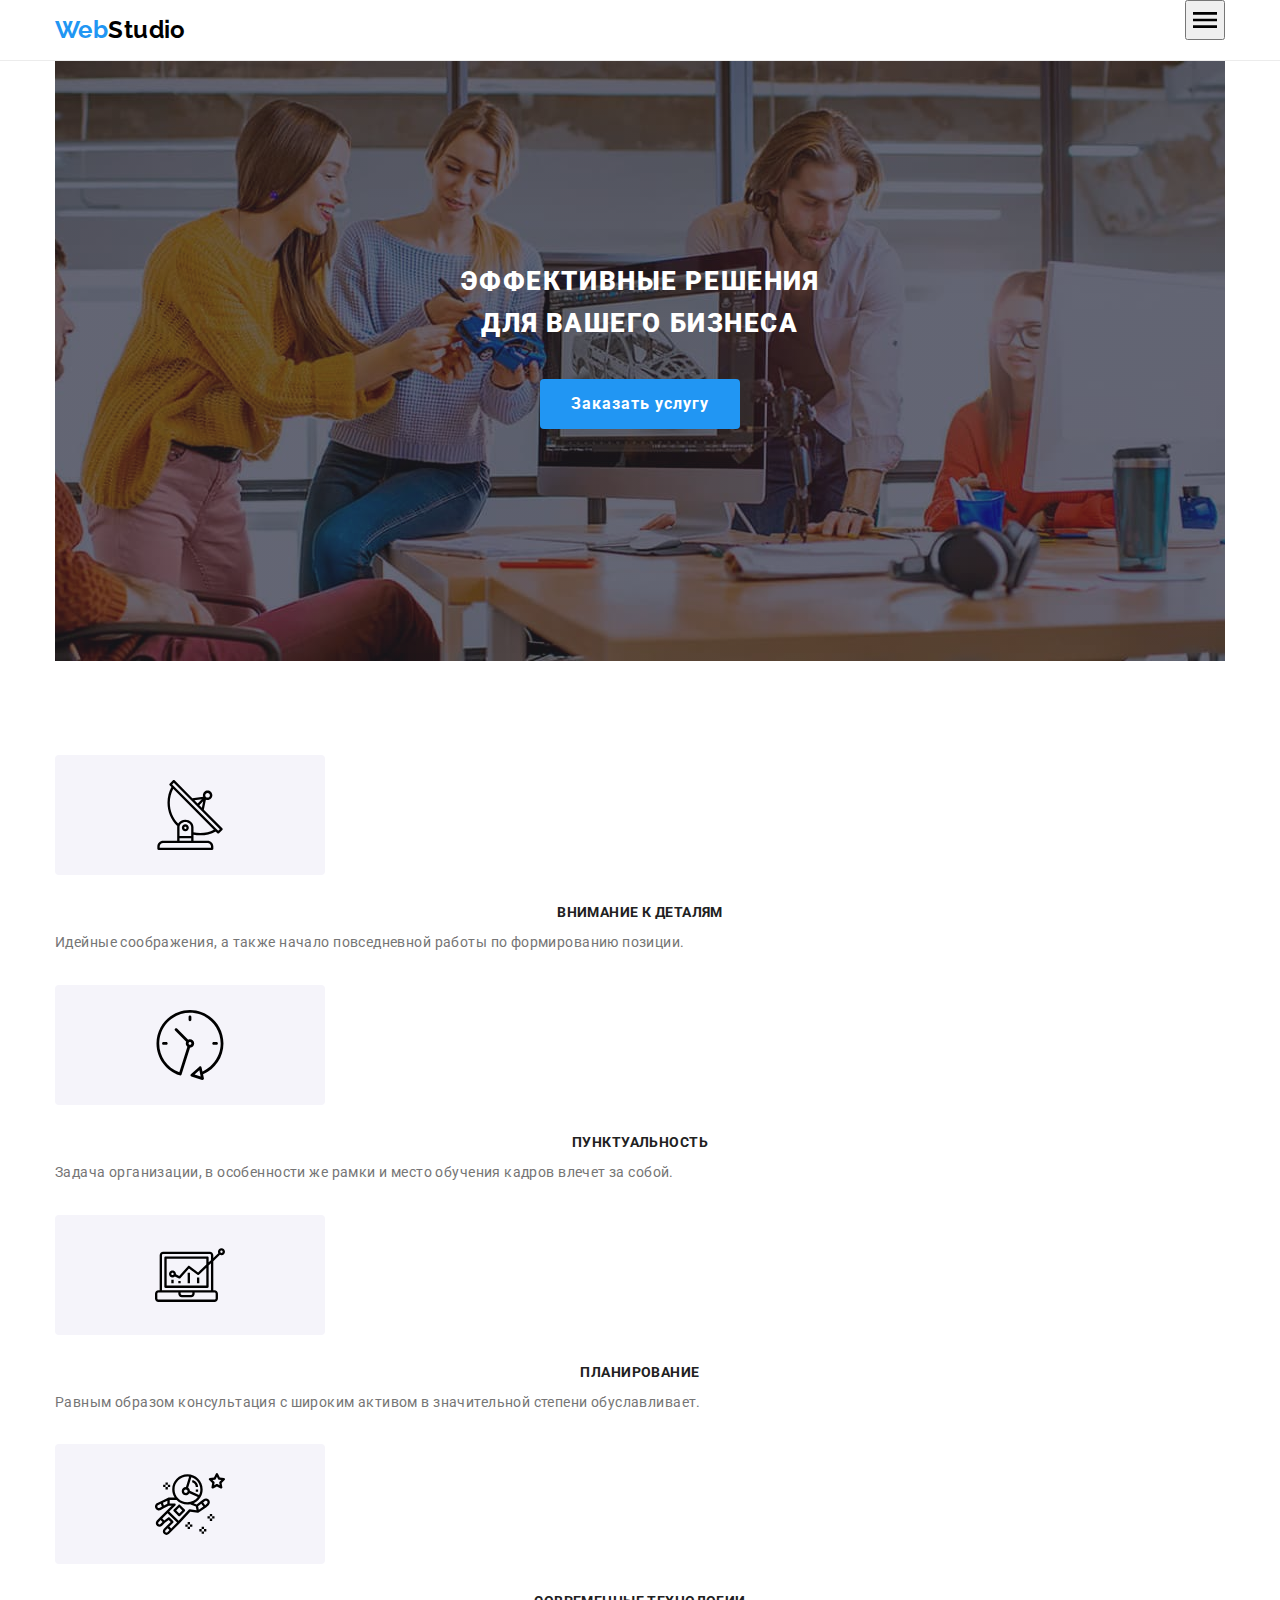
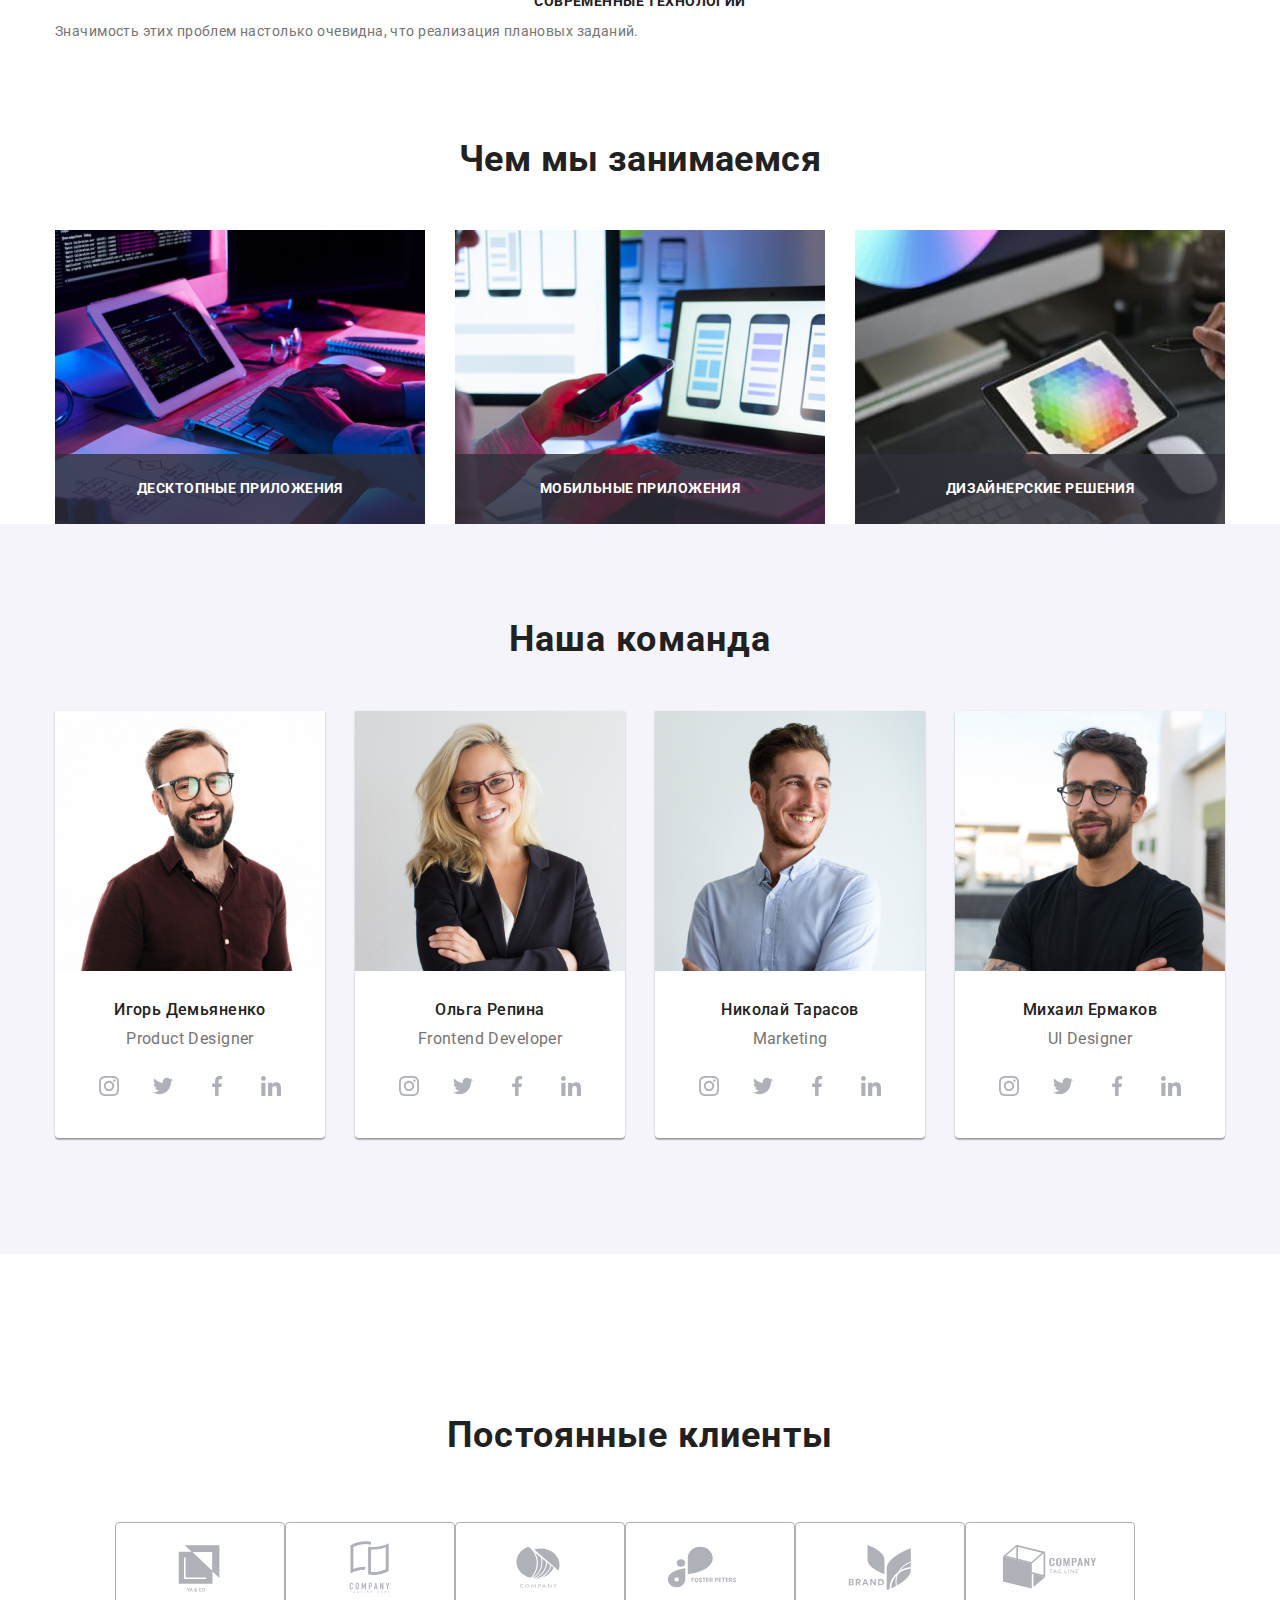
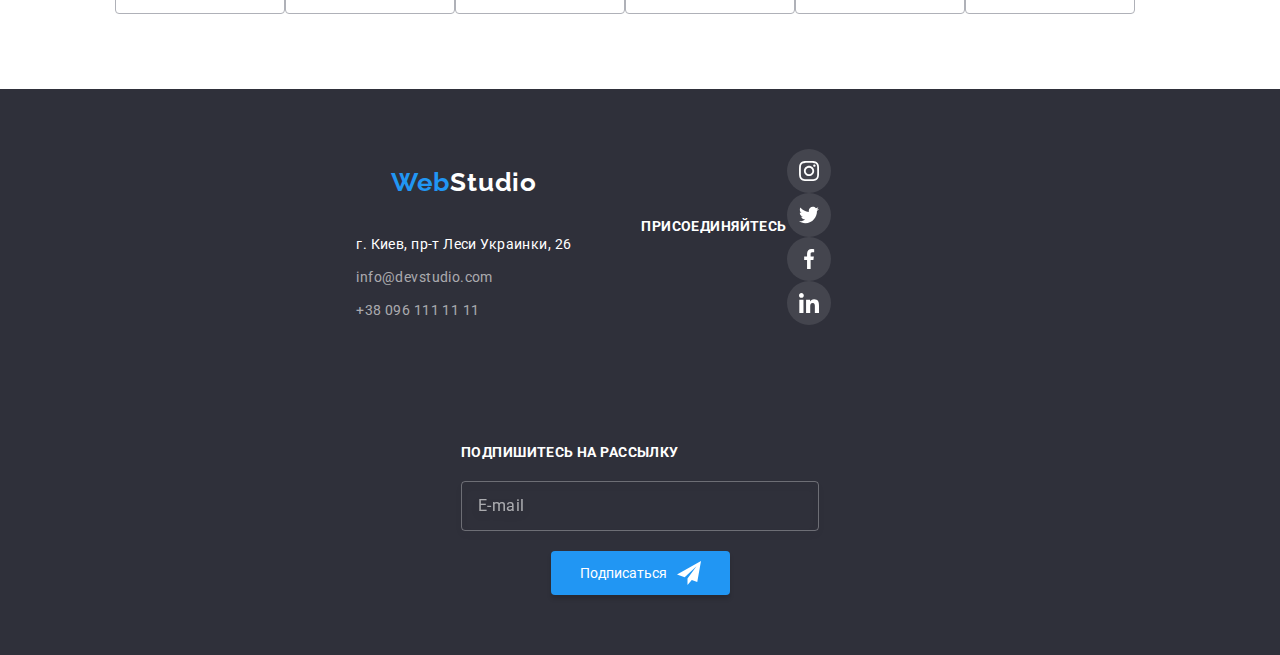
==== index.html @ 9f557378 "update" ====
<!DOCTYPE html>
<html lang="ru">

<head>
    <meta charset="UTF-8">
    <meta http-equiv="X-UA-Compatible" content="IE=edge">
    <meta name="viewport" content="width=device-width, initial-scale=1.0" />
    <title>Документ</title>
    <link rel="preconnect" href="https://fonts.googleapis.com">
    <link rel="preconnect" href="https://fonts.gstatic.com" crossorigin>
    <link
        href="https://fonts.googleapis.com/css2?family=Raleway:wght@700&family=Roboto:wght@400;500;700;900&display=swap"
        rel="stylesheet">
    <link rel="stylesheet" href="https://cdnjs.cloudflare.com/ajax/libs/modern-normalize/1.1.0/modern-normalize.css">
    <link rel=" stylesheet" href="./css/main.min.css">
</head>

<body>
    <!--Шапка сайта -->
    <header class="header">
        <div class="container header-container">
            <!-- мобильное меню шапки -->
            <div class="logo-box">
                <a lang=" en" href="./index.html" class="logo">
                    <span class="logo__accent">Web</span>Studio
                </a>
                <button type="button" class="menu-open-button js-open-menu" aria-expanded="false"
                    aria-controls="mobile-menu">
                    <svg width="24" height="16" aria-label="Переключатель мобильного меню">
                        <use class="icon-menu" href="./images3/symbol-defs4.svg#icon-menu_24px"></use>
                    </svg>
                </button>
            </div>
            <div class="menu-container js-menu-container" id="mobile-menu">
                <button type="button" class="menu-close-button js-close-menu" aria-expanded="false"
                    aria-controls="mobile-menu">
                    <svg width="19" height="19" aria-label="Переключатель мобильного меню">
                        <use class="icon-cross" href="./images3/symbol-defs4.svg#icon-close_24px"></use>
                    </svg>
                </button>
                <nav class="mob-menu-navigation">
                    <ul class="mob-menu-list">
                        <li><a href="./index.html" class="mob-menu__link current-mob">Студия</a></li>
                        <li><a href="./portfolio.html" class="mob-menu__link">Портфолио</a></li>
                        <li><a href="./portfolio.html" class="mob-menu__link">Контакты</a></li>
                    </ul>
                </nav>
                <div class="mobile-box">
                    <ul class="mob-menu-contact-list">
                        <li class="mob-menu-contact__item">
                            <a href="tel:+380961111111" class="mob-menu-contact__tel">
                                +38 096 111 11 11
                            </a>
                        </li>
                        <li class="mob-menu-contact__item">
                            <a lang="en" href="mailto:info@devstudio.com" class="mob-menu-contact__email">
                                info@devstudio.com
                            </a>
                        </li>
                    </ul>
                    <ul class="mob-menu-social__list">
                        <li class="mob-menu-social__item"><a class="mob-menu-social" href=" #">Instagram</a>
                        </li>
                        <li class="mob-menu-social__item"><a class="mob-menu-social" href="#">Twitter</a>
                        </li>
                        <li class="mob-menu-social__item"><a class="mob-menu-social" href="#">Facebook</a>
                        </li>
                        <li class="mob-menu-social__item"><a class="mob-menu-social" href="#">LinkedIn</a>
                        </li>
                    </ul>
                </div>
            </div>
        </div>
        </div>
    </header>
    <!-- Главная часть сайта -->
    <main>
        <section class="hero">
            <div class="container">
                <h1 class="hero__title">Эффективные решения для вашего бизнеса</h1>
                <button data-modal-open class="hero__button-primary" type="button">Заказать услугу</button>
            </div>
        </section>
        <section class="features">
            <div class="container">
                <h2 class="visually-hidden">Наши особенности</h2>
                <ul class="features-list__list">
                    <li class="features-list__item">
                        <div class="features-list__icon">
                            <svg class="features-list__logo" width="70px" height="70px">
                                <use href="./images2/symbol-defs.svg#icon-antenna" />
                            </svg>
                        </div>
                        <h3 class="features-list__title">Внимание к деталям</h3>
                        <p class="features-list__text">Идейные соображения, а также начало повседневной работы по
                            формированию
                            позиции.
                        </p>
                    </li>
                    <li class="features-list__item">
                        <div class="features-list__icon">
                            <svg class="features-list__logo" width="70" height="70">
                                <use href="./images2/symbol-defs.svg#icon-clock" />
                            </svg>
                        </div>
                        <h3 class="features-list__title">Пунктуальность</h3>
                        <p class="features-list__text">Задача организации, в особенности же рамки и место обучения
                            кадров
                            влечет за собой.
                        </p>
                    </li>
                    <li class="features-list__item">
                        <div class="features-list__icon">
                            <svg class="features-list__logo" width="70" height="70">
                                <use href="./images2/symbol-defs.svg#icon-diagram" />
                            </svg>
                        </div>
                        <h3 class="features-list__title">Планирование</h3>
                        <p class="features-list__text">Равным образом консультация с широким активом в
                            значительной
                            степени обуславливает.
                        </p>
                    </li>
                    <li class="features-list__item">
                        <div class="features-list__icon">
                            <svg class="features-list__logo" width="70" height="70">
                                <use href="./images2/symbol-defs.svg#icon-astronaut" />
                            </svg>
                        </div>
                        <h3 class="features-list__title">Современные технологии</h3>
                        <p class="features-list__text">Значимость этих проблем настолько очевидна, что реализация
                            плановых
                            заданий.
                        </p>
                    </li>
                </ul>
            </div>
        </section>
        <section class="work">
            <div class="container">
                <h2 class="work__title">Чем мы занимаемся</h2>
                <ul class="work__list">
                    <li class="work__item">
                        <div class="specifics">
                            <img class="specifics__images" src="./images1/photo1.jpg" alt="Десктопные приложения"
                                width="370" />
                            <div class="specifics__text">
                                <p class="specifics__name">Десктопные приложения</p>
                            </div>
                        </div>
                    </li>
                    <li class="work__item">
                        <div class="specifics">
                            <img class="specifics__images" src="./images1/photo2.jpg" alt="Мобильные приложения"
                                width="370" />
                            <div class="specifics__text">
                                <p class="specifics__name">Мобильные приложения</p>
                            </div>
                        </div>
                    </li>
                    <li class="work__item">
                        <div class="specifics">
                            <img class="specifics__images" src="./images1/photo3.jpg" alt="Дизайн" width="370" />
                            <div class="specifics__text">
                                <p class="specifics__name">Дизайнерские решения</p>
                            </div>
                        </div>
                    </li>
                </ul>
            </div>
        </section>
        <section class="team">
            <div class="container">
                <h2 class="team__title">Наша команда</h2>
                <ul class="team__list">
                    <li class="card">
                        <img src="./images1/img1.jpg" alt="Фото Игоря" width="270" />
                        <div class="card__name">
                            <h3 class="card__title">Игорь Демьяненко</h3>
                            <p class="card__text" lang="en">Product Designer</p>
                            <ul class="social">
                                <li class="social__item">
                                    <a href="" class="social__link">
                                        <svg class="social__net" width="20" height="20">
                                            <use href="./images2/symbol-defs.svg#icon-instagram" />
                                        </svg>
                                    </a>
                                </li>
                                <li class="social__item">
                                    <a href="" class="social__link">
                                        <svg class="social__net" width="20" height="20">
                                            <use href="./images2/symbol-defs.svg#icon-twitter" />
                                        </svg>
                                    </a>
                                </li>
                                <li class="social__item">
                                    <a href="" class="social__link">
                                        <svg class="social__net" width="20" height="20">
                                            <use href="./images2/symbol-defs.svg#icon-facebook" />
                                        </svg>
                                    </a>
                                </li>
                                <li class="social__item">
                                    <a href="" class="social__link">
                                        <svg class="social__net" width="20" height="20">
                                            <use href="./images2/symbol-defs.svg#icon-linkedin" />
                                        </svg>
                                    </a>
                                </li>
                            </ul>
                        </div>
                    </li>
                    <li class="card">
                        <img src="./images1/img2.jpg" alt="Фото Ольги" width="270" />
                        <div class="card__name">
                            <h3 class="card__title">Ольга Репина</h3>
                            <p class="card__text" lang="en">Frontend Developer</p>
                            <ul class="social">
                                <li class="social__item">
                                    <a href="" class="social__link">
                                        <svg class="net" width="20" height="20">
                                            <use href="./images2/symbol-defs.svg#icon-instagram" />
                                        </svg>
                                    </a>
                                </li>
                                <li class="social__item">
                                    <a href="" class="social__link">
                                        <svg class="net" width="20" height="20">
                                            <use href="./images2/symbol-defs.svg#icon-twitter" />
                                        </svg>
                                    </a>
                                </li>
                                <li class="social__item">
                                    <a href="" class="social__link">
                                        <svg class="net" width="20" height="20">
                                            <use href="./images2/symbol-defs.svg#icon-facebook" />
                                        </svg>
                                    </a>
                                </li>
                                <li class="social__item">
                                    <a href="" class="social__link">
                                        <svg class="net" width="20" height="20">
                                            <use href="./images2/symbol-defs.svg#icon-linkedin" />
                                        </svg>
                                    </a>
                                </li>
                            </ul>
                        </div>
                    </li>
                    <li class="card">
                        <img src="./images1/img3.jpg" alt="Фото Николая" width="270" />
                        <div class="card__name">
                            <h3 class="card__title">Николай Тарасов</h3>
                            <p class="card__text" lang="en">Marketing</p>
                            <ul class="social">
                                <li class="social__item">
                                    <a href="" class="social__link">
                                        <svg class="net" width="20" height="20">
                                            <use href="./images2/symbol-defs.svg#icon-instagram" />
                                        </svg>
                                    </a>
                                </li>
                                <li class="social__item">
                                    <a href="" class="social__link">
                                        <svg class="net" width="20" height="20">
                                            <use href="./images2/symbol-defs.svg#icon-twitter" />
                                        </svg>
                                    </a>
                                </li>
                                <li class="social__item">
                                    <a href="" class="social__link">
                                        <svg class="net" width="20" height="20">
                                            <use href="./images2/symbol-defs.svg#icon-facebook" />
                                        </svg>
                                    </a>
                                </li>
                                <li class="social__item">
                                    <a href="" class="social__link">
                                        <svg class="net" width="20" height="20">
                                            <use href="./images2/symbol-defs.svg#icon-linkedin" />
                                        </svg>
                                    </a>
                                </li>
                            </ul>
                        </div>
                    </li>
                    <li class="card">
                        <img src="./images1/img4.jpg" alt="Фото Михаила" width="270" />
                        <div class="card__name">
                            <h3 class="card__title">Михаил Ермаков</h3>
                            <p class="card__text" lang="en">UI Designer</p>
                            <ul class="social">
                                <li class="social__item">
                                    <a href="" class="social__link">
                                        <svg class="net" width="20" height="20">
                                            <use href="./images2/symbol-defs.svg#icon-instagram" />
                                        </svg>
                                    </a>
                                </li>
                                <li class="social__item">
                                    <a href="" class="social__link">
                                        <svg class="net" width="20" height="20">
                                            <use href="./images2/symbol-defs.svg#icon-twitter" />
                                        </svg>
                                    </a>
                                </li>
                                <li class="social__item">
                                    <a href="" class="social__link">
                                        <svg class="net" width="20" height="20">
                                            <use href="./images2/symbol-defs.svg#icon-facebook" />
                                        </svg>
                                    </a>
                                </li>
                                <li class="social__item">
                                    <a href="" class="social__link">
                                        <svg class="net" width="20" height="20">
                                            <use href="./images2/symbol-defs.svg#icon-linkedin" />
                                        </svg>
                                    </a>
                                </li>
                            </ul>
                        </div>
                    </li>
                </ul>
            </div>
        </section>
        <section class="clients__section">
            <div class="container">
                <h2 class="clients__title">Постоянные клиенты</h2>
                <ul class="clients__list">
                    <li class="clients__item">
                        <a href="" class="clients__link">
                            <svg class="clients__logo" width="106" height="60">
                                <use href="./images2/symbol-defs.svg#icon-Logo1" />
                            </svg>
                        </a>
                    </li>
                    <li class="clients__item">
                        <a href="" class="clients__link">
                            <svg class="clients__logo" width="106" height="60">
                                <use href="./images2/symbol-defs.svg#icon-Logo2" />
                            </svg>
                        </a>
                    </li>
                    <li class="clients__item">
                        <a href="" class="clients__link">
                            <svg class="clients__logo" width="106" height="60">
                                <use href="./images2/symbol-defs.svg#icon-Logo3" />
                            </svg>
                        </a>
                    </li>
                    <li class="clients__item">
                        <a href="" class="clients__link">
                            <svg class="clients__logo" width="106" height="60">
                                <use href="./images2/symbol-defs.svg#icon-Logo4" />
                            </svg>
                        </a>
                    </li>
                    <li class="clients__item">
                        <a href="" class="clients__link">
                            <svg class="clients__logo" width="106" height="60">
                                <use href="./images2/symbol-defs.svg#icon-Logo5" />
                            </svg>
                        </a>
                    </li>
                    <li class="clients__item">
                        <a href="" class="clients__link">
                            <svg class="clients__logo" width="106" height="60">
                                <use href="./images2/symbol-defs.svg#icon-Logo6" />
                            </svg>
                        </a>
                    </li>
                </ul>
            </div>
        </section>
    </main>
    <!-- Футер сайта -->
    <footer class="footer">
        <div class="container footer-container">
            <div class="locate-join">
                <div class="locate">
                    <a lang="en" href="./index.html" class="logo">
                        <span class="logo__accent">Web</span>Studio
                    </a>
                    <address class="adress">
                        <ul class="adress__list">
                            <li class="adress__item">г. Киев, пр-т Леси Украинки, 26</li>
                            <li><a lang="en" href="mailto:info@devstudio.com"
                                    class="adress__email-item">info@devstudio.com</a>
                            </li>
                            <li><a href="tel:+380961111111" class="adress__tel-item">+38 096 111 11 11</a></li>
                        </ul>
                    </address>
                </div>
                <div class="join">
                    <h3 class="join__title">присоединяйтесь</h3>
                    <ul class="join__list">
                        <li class="media">
                            <a href="" class="media__link">
                                <svg class="media__icon" width="20" height="20">
                                    <use href="./images2/symbol-defs.svg#icon-instagram" />
                                </svg>
                            </a>
                        </li>
                        <li class="media">
                            <a href="" class="media__link">
                                <svg class="media__icon" width="20" height="20">
                                    <use href="./images2/symbol-defs.svg#icon-twitter" />
                                </svg>
                            </a>
                        </li>
                        <li class="media">
                            <a href="" class="media__link">
                                <svg class="media__icon" width="20" height="20">
                                    <use href="./images2/symbol-defs.svg#icon-facebook" />
                                </svg>
                            </a>
                        </li>
                        <li class="media">
                            <a href="" class="media__link">
                                <svg class="media__icon" width="20" height="20">
                                    <use href="./images2/symbol-defs.svg#icon-linkedin" />
                                </svg>
                            </a>
                        </li>
                    </ul>
                </div>
            </div>
            <div class="subscription-box">
                <form class="subscription">
                    <p class="subscription__title">Подпишитесь на рассылку</p>
                    <label class="subscription-label" for="email"></label>
                    <div class="subscription__btn">
                        <input class="subscription__input" type="email" name="email" id="email" placeholder="E-mail" />
                        <button class="subscription__button" type="submit">Подписаться
                            <svg class="subscription__icon" width="24" height="24">
                                <use href="./images3/symbol-defs2.svg#icon-icon-send"></use>
                            </svg>
                        </button>
                    </div>
                </form>
            </div>
        </div>
    </footer>
    <!-- Модальное окно -->
    <!-- <div class="backdrop is-hidden" data-modal>
        <div class="modal">
            <button data-modal-close class="modal__button" type="button">
                <svg class="modal__close" width="18px" height="18px">
                    <use href="./images3/symbol-defs.svg#icon-close-black"></use>
                </svg>
            </button>
            <p class="modal__title">Оставьте свои данные, мы вам перезвоним</p>
            <form class="modal__form">
                <div class="data">
                    <label class="data__label">Имя</label>
                    <div class="data__input-wrap">
                        <input class="data__form-input" type="text" name="name" id="name" required />
                        <svg class="data__icon" width="18px" height="18px">
                            <use href="./images3/symbol-defs2.svg#icon-person-black-18dp"></use>
                        </svg>
                    </div>
                </div>
                <div class="data">
                    <label class="data__label" for="tel">Телефон</label>
                    <div class="data__input-wrap">
                        <input class="data__form-input" type="tel" name="tel" id="tel" />
                        <svg class="data__icon" width="18px" height="18px">
                            <use href="./images3/symbol-defs2.svg#icon-phone-black-18dp"></use>
                        </svg>
                    </div>
                </div>
                <div class="data">
                    <label class="data__label" for="email">Почта</label>
                    <div class="data__input-wrap">
                        <input class="data__form-input" type="email" name="email" id="mail" />
                        <svg class="data__icon" width="18px" height="18px">
                            <use href="./images3/symbol-defs2.svg#icon-email-black-18dp"></use>
                        </svg>
                    </div>
                </div>
                <div class="comment">
                    <label for="comment" class="comment__label">Комментарий</label>
                    <textarea class="comment__form" name="comment" id="comment" rows="10"
                        placeholder="Введите текст"></textarea>
                </div>
                <div class="checkbox">
                    <input class="checkbox__checkbox visually-hidden" type="checkbox" name="policy" value="true" <!--
                        id="policy" />
                    <label class="checkbox__label" for="policy">Соглашаюсь с рассылкой и принимаю<a
                            class="checkbox__accent" href="#">Условия договора</a></label>
                </div>
                <button class="submit" type="submit">Отправить</button>
            </form>
        </div>
    </div> -->
    <script src="./js/modal.js"></script>
    <script src="./js/menu.js"></script>
</body>

</html>
---- css/main.min.css ----
.visually-hidden{position:absolute;white-space:nowrap;width:1px;height:1px;overflow:hidden;border:0;padding:0;clip:rect(0 0 0 0);-webkit-clip-path:inset(50%);clip-path:inset(50%);margin:-1px}.backdrop.is-hidden{opacity:0;pointer-events:none;visibility:hidden}:root{--primary-text-color: #212121;--title-text-color: #757575;--secondary-title-text-color: #000000;--accent-color: #2196F3;--secondary-accent-color: #188CE8;--white: #FFFFFF;--primary-background-color: #2F303A;--secondary-background-color: #F5F4FA;--grey: #AFB1B8;--timing-function: cubic-bezier(0.4, 0, 0.2, 1)}.container{padding-right:15px;padding-left:15px;margin-left:auto;margin-right:auto}@media screen and (min-width: 480px){.container{width:100%;padding-right:0;padding-left:0}}@media screen and (min-width: 768px){.container{width:738px}}@media screen and (min-width: 1170px){.container{width:1170px}}.btn-group__button{gap:8px;border:none;color:var(--primary-text-color);background-color:var(--secondary-background-color);padding:6px 22px}.btn-group__button.primary{display:flex;align-items:center;cursor:pointer;font-family:inherit;font-weight:500;font-size:16px;line-height:1.6;text-align:center;border-radius:4px;margin-left:0px;min-width:73px;color:var(--white);background-color:var(--accent-color)}.btn-group{display:flex;align-items:center;justify-content:flex-start;flex-wrap:wrap;gap:8px;margin-bottom:40px}.btn-group:nth-last-child(3){margin-right:0px}@media screen and (min-width: 768px){.btn-group{justify-content:center;margin-bottom:30px}}@media screen and (min-width: 1200px){.btn-group{justify-content:center;margin-bottom:50px}}.btn-group .btn-group__button{cursor:pointer;font-family:inherit;font-weight:500;font-size:16px;line-height:1.6;text-align:center;padding:6px 22px;border-radius:4px;border:1px solid rgba(0,0,0,0);color:var(--primary-text-color);background-color:var(--secondary-background-color);transition:color 250ms var(--timing-function),background-color 250ms var(--timing-function)}.btn-group .btn-group__button:hover,.btn-group .btn-group__button:focus{color:var(--white);background-color:var(--accent-color);box-shadow:0px 4px 4px rgba(0,0,0,.15)}.contact-list{display:flex;align-items:center;gap:50px;margin-left:auto}.contact-list__item{display:flex;align-items:center;margin-right:10px;gap:10px}.contact-list__email{display:flex;align-items:center;padding-top:32px;padding-bottom:32px;font-weight:500;font-size:14px;line-height:1.14;letter-spacing:.02em;color:var(--title-text-color);fill:currentColor;transition:color 250ms var(--timing-function)}.contact-list__email:hover,.contact-list__email:focus{color:var(--accent-color)}.contact-list__icon-envelope{margin-right:10px}.contact-list__icon-envelope:hover,.contact-list__icon-envelope:focus{fill:var(--accent-color)}.contact-list__tel{display:flex;align-items:center;justify-content:center;padding-top:32px;padding-bottom:32px;font-weight:500;font-size:14px;line-height:1.14;letter-spacing:.02em;color:var(--title-text-color);fill:currentColor;transition:color 250ms var(--timing-function)}.contact-list__tel:hover,.contact-list__tel:focus{color:var(--accent-color)}.contact-list__icon-tel{margin-right:10px}.contact-list__icon-tel:hover,.contact-list__icon-tel:focus{fill:var(--accent-color)}.adress{font-style:normal}.adress__item:hover,.adress__item:focus{color:var(--accent-color)}.adress__list{display:flex;flex-direction:column;gap:9px}.adress__item{font-weight:400;font-size:14px;line-height:1.7;color:var(--white);transition:color 250ms var(--timing-function)}.adress__email-item:hover,.adress__email-item:focus{color:var(--accent-color)}.adress__email-item{font-weight:400;font-size:14px;line-height:1.7;color:rgba(255,255,255,.6);transition:color 250ms var(--timing-function)}.adress__tel-item:hover,.adress__tel-item:focus{color:var(--accent-color)}.adress__tel-item{font-weight:400;font-size:14px;line-height:1.7;color:rgba(255,255,255,.6);transition:color 250ms var(--timing-function)}.backdrop{position:fixed;top:0px;left:0px;width:100%;height:100%;background-color:rgba(0,0,0,.2);overflow-y:scroll}.modal{position:absolute;top:50%;left:50%;width:528px;min-height:581px;padding:40px;background-color:var(--white);box-shadow:0px 1px 3px rgba(0,0,0,.12),0px 1px 1px rgba(0,0,0,.14),0px 2px 1px rgba(0,0,0,.2);border-radius:4px;opacity:1;transform:translate(-50%, -50%) scale(1);transition:transform 250ms var(--timing-function),opacity 250ms var(--timing-function),visibility 250ms var(--timing-function)}@media screen and (min-width: 480px){.modal{position:absolute;top:50%;left:50%;transform:translate(-50%, -50%);max-width:450px;width:100%}}.backdrop.is-hidden .modal{transform:translate(-50%, -50%) scale(0.8)}.modal__close{width:18px;height:18px;background-color:rgba(0,0,0,0)}.modal__button:hover .modal__close,.modal__button:focus .modal__close{fill:var(--accent-color)}.modal__button{display:flex;width:30px;height:30px;border-radius:50%;border:1px solid rgba(0,0,0,.1);align-items:center;justify-content:center;background-color:var(--white);top:8px;right:8px;position:absolute;cursor:pointer;fill:var(--secondary-title-text-color);transition:fill 250ms var(--timing-function)}.modal__title{font-weight:700;font-size:20px;line-height:1.15;text-align:center;letter-spacing:.03em;color:var(--primary-text-color);margin-bottom:12px}.modal__form{width:100%}.checkbox__label{font-size:14px;line-height:1.71;letter-spacing:.03em;color:var(--title-text-color);display:flex;align-items:center}.checkbox__label::before{content:"";width:16px;height:15px;border:2px solid var(--primary-text-color);border-radius:4px;margin-right:7px;align-items:center;transition:background-color 250ms var(--timing-function)}.checkbox:checked+.checkbox__label::before{background-color:var(--accent-color);background-image:url("../images3/icon check-2.svg");background-repeat:no-repeat;background-position:center;background-size:contain;background-origin:border-box;border-color:var(--accent-color)}.checkbox__accent{color:var(--accent-color);border-bottom:1px solid var(--accent-color);cursor:pointer;margin-left:5px;display:inline-block}.checkbox__accent:hover .checkbox__accent:focus{color:var(--accent-color)}.submit{font-weight:700;font-size:16px;line-height:1.88;display:flex;align-items:center;text-align:center;letter-spacing:.06em;width:200px;height:50px;display:block;margin-right:auto;margin-left:auto;padding-top:10px;padding-bottom:10px;padding-left:56px;padding-right:55px;color:var(--white);background-color:var(--accent-color);box-shadow:0px 4px 4px rgba(0,0,0,.15);border-radius:4px;cursor:pointer;border:none;transition:background-color 250ms var(--timing-function)}.submit:hover .submit:focus{background-color:#188ce8}.social__link{display:flex;width:44px;height:44px;border-radius:50%;align-items:center;justify-content:center;fill:currentColor;color:var(--grey);transition:color 250ms var(--timing-function),background-color 250ms var(--timing-function)}.social__link:hover,.social__link:focus{background-color:var(--accent-color);color:var(--white)}.social{display:flex;align-items:center;justify-content:center;gap:10px;margin-top:0px;margin-left:auto;margin-right:auto}.social__item{display:flex;align-items:center;justify-content:center;width:44px;height:44px;border-radius:50%;background-color:var(--white);fill:var(--grey);cursor:pointer}.social__item .one{width:44px;border-radius:50%}.media{gap:10px}.media__link{display:flex;width:44px;height:44px;border-radius:50%;align-items:center;justify-content:center;background-color:rgba(255,255,255,.1);fill:currentColor;color:var(--white);transition:background-color 250ms var(--timing-function)}.media__icon{fill:var(--white)}.media__link:hover,.media__link:focus{background-color:var(--accent-color)}.work__title{display:flex;font-weight:700;font-size:36px;line-height:1.17;text-align:center;justify-content:center;margin-right:auto;margin-bottom:50px;color:var(--primary-text-color)}@media screen and (max-width: 768px){.work__title{display:none}}.team__title{margin-bottom:30px;font-weight:700;font-size:28px;line-height:1.18;text-align:center;letter-spacing:.03em;color:var(--primary-text-color)}@media screen and (max-width: 767px){.team__title{display:none}}@media screen and (min-width: 1200px){.team__title{margin-bottom:50px;font-size:36px}}.clients__title{margin-bottom:30px;font-weight:700;font-size:28px;line-height:1.18;text-align:center;letter-spacing:.03em;color:var(--primary-text-color)}@media screen and (min-width: 1200px){.clients__title{margin-bottom:50px;font-size:36px}}.data{left:7px;bottom:10px;margin-bottom:20px}.data__form-input{width:100%;height:40px;border:1px solid rgba(33,33,33,.2);border-radius:4px;font:inherit;transition:border 250ms var(--timing-function);padding-left:42px}.data__form-input:focus{outline-color:var(--accent-color)}.data__form-input:focus+.data__icon{fill:var(--accent-color)}.data__icon{position:absolute;width:18px;height:18px;top:50%;left:12px;fill:var(--primary-text-color);transform:translateY(-50%);transition:fill 250ms var(--timing-function)}.data__input-wrap{position:relative}.comment__form{font-weight:400;font-size:12px;line-height:1.17;letter-spacing:.01em;width:100%;height:138px;border:1px solid rgba(33,33,33,.2);border-radius:4px;resize:none;padding-top:12px;padding-left:16px}.comment__form:focus{outline-color:var(--accent-color)}.subscription__input{width:358px;height:50px;border:1px solid rgba(255,255,255,.3);filter:drop-shadow(0px 4px 4px rgba(0, 0, 0, 0.15));border-radius:4px;background-color:rgba(0,0,0,0)}.header .logo{color:var(--secondary-title-text-color);font-family:"Raleway",sans-serif;text-decoration:none;font-weight:700;font-size:24px;line-height:1.17}.logo{padding-top:16px;padding-bottom:16px}.logo__accent{color:var(--accent-color)}.footer .logo{font-weight:700;font-size:26px;line-height:1.17;text-align:center;letter-spacing:.03em;color:var(--white);display:inline-block;margin-bottom:20px;font-family:"Raleway",sans-serif;text-decoration:none;background:var(--primary-background-color)}body{font-size:14px;font-family:"Roboto",sans-serif;letter-spacing:.03em;color:var(--primary-text-color);background-color:var(--white)}*,*:before,*:after{padding:0px;margin:0px;box-sizing:border-box}ul{list-style:none;padding:0px;margin:0px}h1,h2,h3,h4,h5,h6,p{margin-top:0px;margin-bottom:0px}img{display:block;width:100%;height:auto;max-width:100%}a{text-decoration:none}.galery{padding-top:94px;padding-bottom:94px}.galery-container{padding-left:15px;padding-right:15px;margin-left:auto;margin-left:auto}.galery-title-hidden{display:none}.product__title{margin-bottom:4px;font-weight:700;font-size:18px;line-height:2;letter-spacing:.06em;color:var(--primary-text-color)}.product__name{flex-grow:1;padding-top:20px;padding-bottom:20px;padding-left:24px;padding-right:24px;border:1px solid #eee}.galery-list__item{width:100%;border-radius:4px}@media screen and (min-width: 480px){.galery-list__item{width:100%}}@media screen and (min-width: 768px){.galery-list__item{width:calc((100% - 30px)/2)}}@media screen and (min-width: 1200px){.galery-list__item{width:calc((100% - 60px)/3)}}.galery-list__item:nth-child(3){margin-right:0px}.galery-list__item:nth-last-child(3){margin-bottom:0px}.galery-list{display:flex;flex-direction:column;justify-content:flex-start;height:100%;gap:30px}.product__work{font-weight:400;font-size:16px;line-height:1.9;color:var(--title-text-color)}.galery-list__photo{display:block;text-decoration:none;transition:box-shadow 250ms var(--timing-function)}.galery-list__photo:hover,.galery-list__photo:focus{box-shadow:0px 4px 4px rgba(0,0,0,.15)}.product__text{position:absolute;top:0;left:0;width:100%;height:100%;color:var(--white);background-color:rgba(33,150,243,.9);transform:translateY(100%);transition:transform 250ms cubic-bezier(0.4, 0, 0.2, 1);padding:63px 24px}.product__overlay{font-weight:400;font-size:18px;line-height:1.56;letter-spacing:.03em;text-align:start}.product{position:relative;overflow:hidden}.galery-list__photo:hover .product__text,.galery-list__photo:focus .product__text{transform:translateY(0%)}.footer{padding-top:60px;padding-bottom:60px;margin-bottom:0px;background:var(--primary-background-color)}footer.container{display:flex;align-items:center;justify-content:center}@media screen and (min-width: 480px){footer.container{flex-wrap:wrap}}@media screen and (min-width: 768px){footer.container{display:flex;flex-wrap:wrap}}@media screen and (min-width: 1170px){footer.container{width:1170px}}.footer-container{padding:60px,0;display:flex;align-items:center;justify-content:center;flex-direction:column}@media screen and (max-width: 1199px){.footer-container{display:block;justify-content:center}}@media screen and (min-width: 1200px){.footer-container{display:flex;align-items:center;justify-content:center}}.locate{margin-right:70px}@media screen and (min-width: 480px){.locate{width:100%;display:flex;flex-direction:column;align-items:center;justify-content:center;margin-bottom:60px}}@media screen and (min-width: 768px){.locate{width:100%;display:flex;flex-direction:column;justify-content:center;align-items:center;margin-left:auto;margin-right:auto}}@media screen and (min-width: 768px){.locate{margin-right:70px}}@media screen and (min-width: 768px){.adress{display:block;margin-bottom:0}}.header{position:relative;border-bottom:1px solid #ececec}header.container{align-items:center;justify-content:space-between}.header-container{align-items:center}.navigation{align-items:center}.navigation-list__link{font-weight:500;font-size:14px;line-height:1.14;letter-spacing:.02em;color:var(--primary-text-color);transition:color 250ms var(--timing-function)}.navigation-list__link:hover,.navigation-list__link:focus{color:var(--accent-color)}.navigation-list{align-items:center;justify-content:space-between;gap:50px}.current{display:block;padding-top:32px;padding-bottom:32px;color:var(--accent-color);position:relative}.current::after{position:absolute;content:"";display:block;width:100%;height:4px;border-radius:2px;background:var(--accent-color);left:0px;bottom:-1px;transition:background 250ms var(--timing-function),color 250ms var(--timing-function)}.hero{width:100%;height:600px;margin-left:auto;margin-right:auto;background-color:#c4c4c4;background-image:linear-gradient(to right, rgba(47, 48, 58, 0.4), rgba(47, 48, 58, 0.4)),url("../images2/hero.jpg");background-size:cover;background-repeat:no-repeat;background-position:center;text-align:center;padding-top:200px;padding-bottom:200px}@media screen and (min-width: 480px){.hero{width:450px}}@media screen and (min-width: 768px){.hero{width:738px}}@media screen and (min-width: 1170px){.hero{width:1170px}}.hero__title{width:360px;font-weight:900;font-size:26px;line-height:1.6;letter-spacing:.06em;text-transform:uppercase;margin-bottom:35px;margin-left:auto;margin-right:auto;color:var(--white)}.hero__button-primary{font-family:inherit;cursor:pointer;font-weight:700;font-size:16px;line-height:1.88;display:flex;align-items:center;text-align:center;letter-spacing:.06em;padding:10px 22px;margin-bottom:0px;margin-left:auto;margin-right:auto;width:200px;justify-content:center;color:var(--white);background-color:var(--accent-color);border:none;border-radius:4px;transition:background-color 250ms var(--timing-function),color 250ms var(--timing-function)}.hero__button-primary:hover,.hero__button-primary:focus{background:var(--secondary-accent-color);color:var(--white)}.team{padding-top:94px;padding-bottom:94px;background-color:var(--secondary-background-color);margin-bottom:100px}.team__list{width:100%;display:flex;flex-wrap:wrap;align-items:center;gap:30px}.card{background-color:var(--white);box-shadow:0px 1px 3px rgba(0,0,0,.12),0px 1px 1px rgba(0,0,0,.14),0px 2px 1px rgba(0,0,0,.2);border-radius:0px 0px 4px 4px}@media screen and (min-width: 480px){.card{width:100%;margin-bottom:22px}}@media screen and (min-width: 768px){.card{width:calc((100% - 30px)/2);padding-left:15;padding-right:15;padding-top:123;padding-bottom:60}}@media screen and (min-width: 1200px){.card{width:calc((100% - 90px)/4)}}.card__images{margin-bottom:130px}.card__name{padding-top:30px;padding-bottom:30px;padding-right:30px;padding-left:30px}.card__title{margin-bottom:10px;align-content:center;justify-content:center;font-weight:500;font-size:16px;line-height:1.18;text-align:center;color:var(--primary-text-color)}.card__text{font-weight:400;font-size:16px;line-height:1.18;text-align:center;color:var(--title-text-color);margin-bottom:16px}.clients__section{padding-top:60px;padding-bottom:60px}.clients__list{display:flex;align-items:center;justify-content:center}@media screen and (max-width: 767px){.clients__list{width:calc((100% - 30px)/2);padding:15px 60px;display:flex;flex-wrap:wrap}}@media screen and (min-width: 768px){.clients__list{width:calc((100% - 60px)/3);display:flex;flex-wrap:wrap;padding:15px 60px}}@media screen and (min-width: 1200px){.clients__list{width:calc(100% - 30px)}}.clients__link{display:flex;align-items:center;justify-content:center;width:170px;height:92px;border:1px solid #afb1b8;border-radius:4px;fill:currentColor;color:var(--grey);transition:color 250ms var(--timing-function)}.clients__link:hover,.clients__link:focus{border:1px solid var(--accent-color);fill:var(--accent-color)}.clients__logo:hover,.clients__logo:focus{background-color:var(--white);fill:var(--accent-color)}.work{padding-top:0px}@media screen and (max-width: 770px){.work{display:none}}.work__list{display:flex;align-items:center;justify-content:space-between;gap:30px}.specifics{position:relative}.specifics__text{position:absolute;bottom:0px;display:flex;text-align:center;justify-content:center;width:100%;height:70px;background:rgba(47,48,58,.8)}.specifics__name{font-weight:700;font-size:14px;line-height:1.14;text-align:center;padding-top:27px;padding-bottom:27px;letter-spacing:.03em;text-transform:uppercase;color:var(--white)}.subscription-box{display:flex;align-items:center;justify-content:center}@media screen and (min-width: 768px){.subscription-box{flex-wrap:wrap}}.subscription{display:block;justify-content:center;gap:12px;padding-left:15px;padding-right:15px}.subscription__title{font-weight:700;font-size:14px;line-height:1.14;letter-spacing:.03em;text-transform:uppercase;padding-top:0px;padding-bottom:0px;margin-bottom:20px;color:var(--white)}.subscription__btn{flex-direction:column;align-items:center;justify-content:center;gap:12px}.subscription__button{display:flex;align-items:center;justify-content:center;background:var(--accent-color);color:var(--white);box-shadow:0px 4px 4px rgba(0,0,0,.15);border-radius:4px;border:none;padding:10px 29px;margin-top:20px;margin-left:auto;margin-right:auto}.subscription__icon{margin-left:10px;align-self:center;fill:var(--white)}.subscription__input::-moz-placeholder{width:47px;height:20px;left:831px;top:2802px;font-weight:400;font-size:16px;line-height:1.25;align-items:center;letter-spacing:.03em;color:rgba(255,255,255,.6);padding-left:16px}.subscription__input:-ms-input-placeholder{width:47px;height:20px;left:831px;top:2802px;font-weight:400;font-size:16px;line-height:1.25;align-items:center;letter-spacing:.03em;color:rgba(255,255,255,.6);padding-left:16px}.subscription__input::placeholder{width:47px;height:20px;left:831px;top:2802px;font-weight:400;font-size:16px;line-height:1.25;align-items:center;letter-spacing:.03em;color:rgba(255,255,255,.6);padding-left:16px}.features{padding-top:94px;padding-bottom:94px;margin-bottom:0px;background-color:var(--white)}.features .container{display:flex;align-items:center;justify-content:space-between}.features-list__list{display:flex;flex-wrap:wrap;gap:30px}.features-list__icon{display:flex;align-items:center;justify-content:center;height:120px;margin-bottom:30px;background:var(--secondary-background-color);border-radius:4px;background-position:center}@media screen and (min-width: 768px){.features-list__icon{width:calc((100% - 30px)/2)}}@media screen and (min-width: 1200px){.features-list__icon{width:calc((100% - 90px)/4)}}.features-list__title{font-weight:700;font-size:14px;line-height:1.14;letter-spacing:.03em;text-align:center;text-transform:uppercase;margin-bottom:10px;color:var(--primary-text-color)}.features-list__text{font-weight:400;font-size:14px;line-height:1.7;text-align:start;margin-top:0px;color:var(--title-text-color)}.item:not(:last-child){margin-right:30px}.features-list__item{width:100%}.join{display:flex;align-items:center;justify-items:center;margin-bottom:60px;margin-right:93px}.locate-join{margin-left:auto;margin-right:auto}@media screen and (max-width: 480px){.locate-join{display:flex;flex-direction:column}}@media screen and (min-width: 768px){.locate-join{display:flex;align-items:center;justify-items:center;margin-bottom:60px}}.join__title{font-weight:700;font-size:14px;line-height:1.14;letter-spacing:.03em;text-transform:uppercase;color:var(--white);padding-top:0px;padding-bottom:0px;margin-bottom:20px}.join__list{justify-content:space-around;gap:10px}.logo-box{display:flex;text-align:center;justify-content:space}.menu-open-button{margin-left:auto;width:40px;height:40px;padding-top:10px;padding-bottom:10px}.menu-container{display:flex;flex-direction:column;position:fixed;top:0;left:0;width:100vw;height:100vh;padding:48px 40px;background-color:#fff;z-index:999;transform:translateX(100%);transition:transform 250ms ease-in-out}.menu-container.is-open{transform:translateX(0)}.menu-close-button{position:absolute;top:10px;right:10px;width:40px;height:40px;display:block;margin-left:auto;margin-bottom:5px;background-color:rgba(0,0,0,0);fill:var(--primary-text-color);border:none}.menu-close-button:hover,.menu-close-button:focus{fill:var(--accent-color)}.mob-menu-navigation{margin-bottom:302px}.mob-menu-list{display:flex;flex-direction:column;gap:32px}.mob-menu__link{font-weight:500;font-size:40px;line-height:1.18;letter-spacing:.02em;color:var(--primary-text-color)}.current-mob,.mob-menu__link:hover,.mob-menu__link:focus{color:var(--accent-color)}.mobile-box{display:flex;flex-direction:column;gap:64px;margin-top:auto}.mob-menu-contact__item{margin-bottom:32px}.mob-menu-contact__tel{font-weight:500;font-size:34px;line-height:.85;letter-spacing:.02em;color:var(--accent-color);margin-bottom:64px}@media screen and (min-width: 480px){.mob-menu-contact__tel{font-size:34px}}.mob-menu-contact__email{font-weight:500;font-size:24px;line-height:1.17;letter-spacing:.02em;color:var(--title-text-color)}.mob-menu-social{font-weight:500;font-size:18px;line-height:22px;letter-spacing:.02em;color:var(--accent-color)}.mob-menu-social__list{display:flex;gap:20px}.mob-menu-social__item:not(:last-child)::after{content:"";height:22px;width:1px;position:absolute;background-color:rgba(33,33,33,.2);right:-10px}.mob-menu-social__item{position:relative}/*# sourceMappingURL=main.min.css.map */
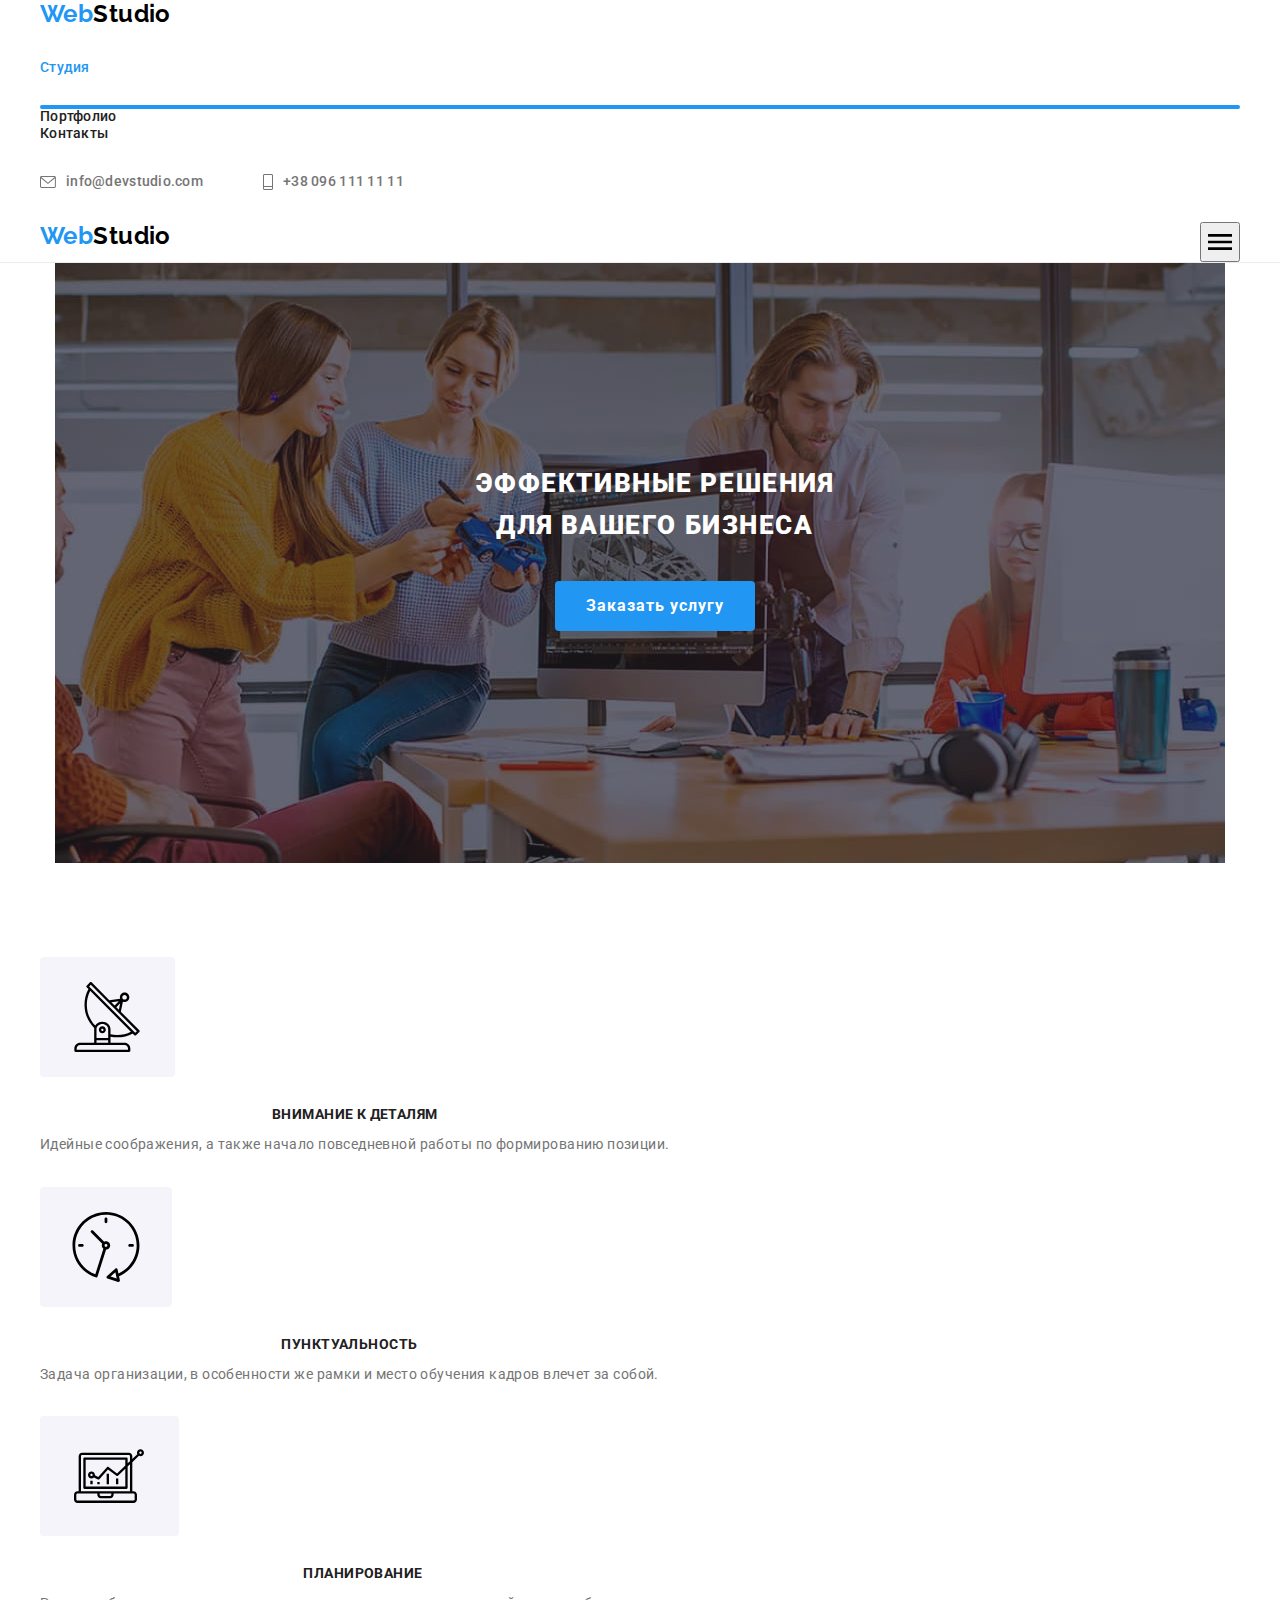
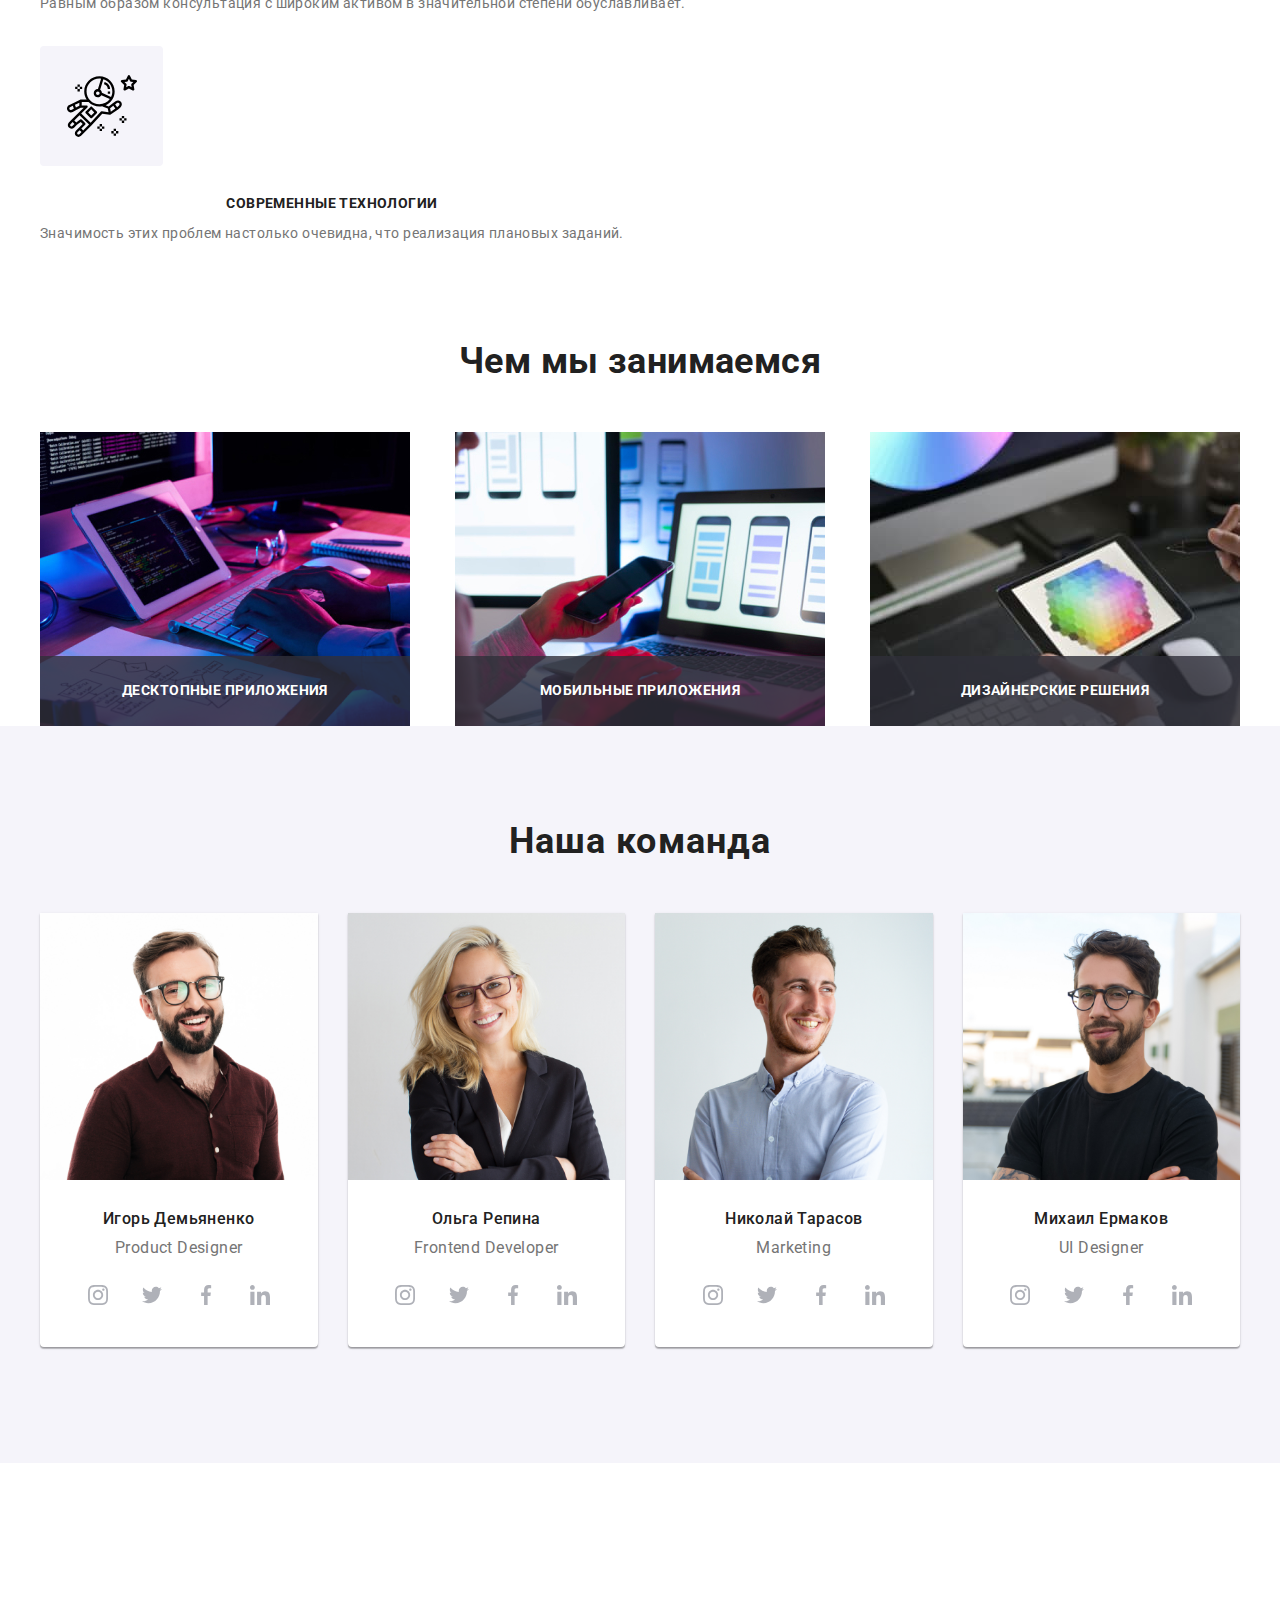
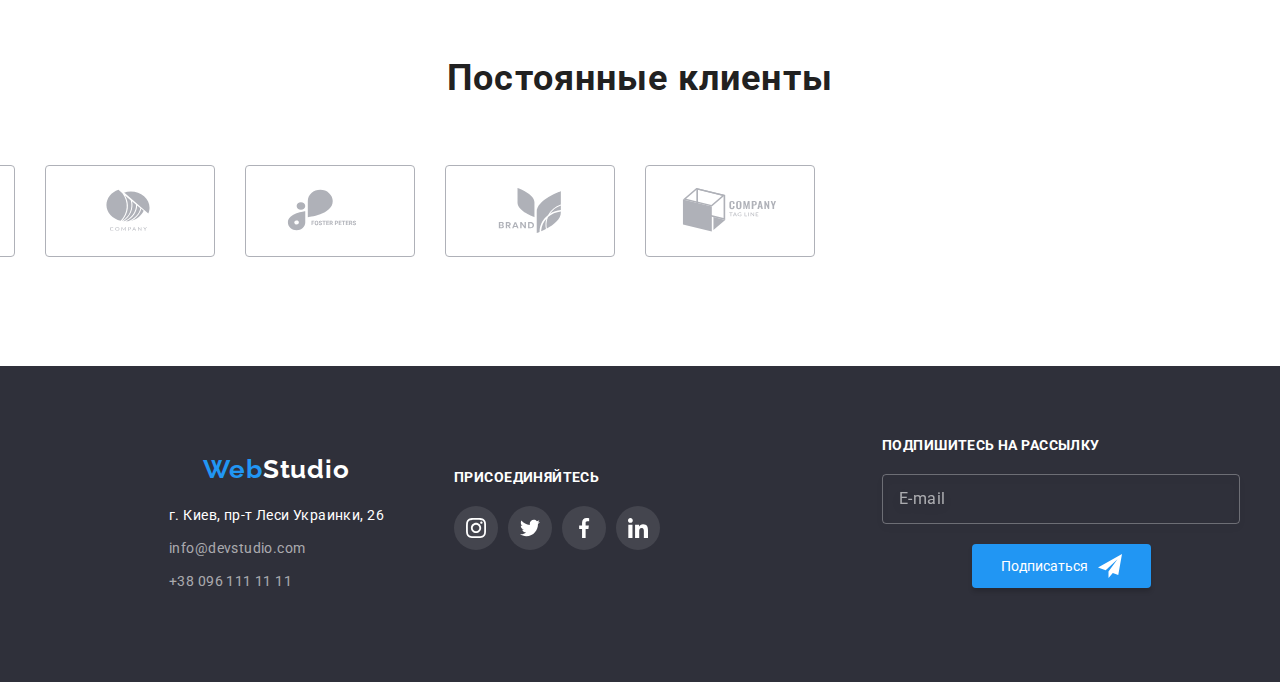
==== commit efff36ab: "update" ====
--- a/index.html
+++ b/index.html
@@ -19,6 +19,36 @@
     <!--Шапка сайта -->
     <header class="header">
         <div class="container header-container">
+            <!-- таблет-десктопное меню шапки -->
+            <div class="main nav-container">
+                <nav class="navigation">
+                    <a lang="en" href="./index.html" class="logo">
+                        <span class="logo__accent">Web</span>Studio
+                    </a>
+                    <ul class="navigation-list">
+                        <li><a href="./index.html" class="navigation-list__link current">Студия</a></li>
+                        <li><a href="./portfolio.html" class="navigation-list__link">Портфолио</a></li>
+                        <li><a href="./portfolio.html" class="navigation-list__link">Контакты</a></li>
+                    </ul>
+                </nav>
+                <ul class="contact-list">
+                    <li class="contact-list__item">
+                        <a lang="en" href="mailto:info@devstudio.com" class="contact-list__email">
+                            <svg class="contact-list__icon-envelope" width="16px" height="12px">
+                                <use href="./images2/symbol-defs.svg#icon-envelope-hover">
+                                </use>
+                            </svg>info@devstudio.com
+                        </a>
+                    </li>
+                    <li class="contact-list__item">
+                        <a href="tel:+380961111111" class="contact-list__tel">
+                            <svg class="contact-list__icon-tel" width="10px" height="16px">
+                                <use href="./images2/symbol-defs.svg#icon-tel"></use>
+                            </svg>+38 096 111 11 11
+                        </a>
+                    </li>
+                </ul>
+            </div>
             <!-- мобильное меню шапки -->
             <div class="logo-box">
                 <a lang=" en" href="./index.html" class="logo">
@@ -59,7 +89,7 @@
                         </li>
                     </ul>
                     <ul class="mob-menu-social__list">
-                        <li class="mob-menu-social__item"><a class="mob-menu-social" href=" #">Instagram</a>
+                        <li class="mob-menu-social__item"><a class="mob-menu-social" href="#">Instagram</a>
                         </li>
                         <li class="mob-menu-social__item"><a class="mob-menu-social" href="#">Twitter</a>
                         </li>
@@ -70,7 +100,6 @@
                     </ul>
                 </div>
             </div>
-        </div>
         </div>
     </header>
     <!-- Главная часть сайта -->
--- a/css/main.min.css
+++ b/css/main.min.css
@@ -1 +1 @@
-.visually-hidden{position:absolute;white-space:nowrap;width:1px;height:1px;overflow:hidden;border:0;padding:0;clip:rect(0 0 0 0);-webkit-clip-path:inset(50%);clip-path:inset(50%);margin:-1px}.backdrop.is-hidden{opacity:0;pointer-events:none;visibility:hidden}:root{--primary-text-color: #212121;--title-text-color: #757575;--secondary-title-text-color: #000000;--accent-color: #2196F3;--secondary-accent-color: #188CE8;--white: #FFFFFF;--primary-background-color: #2F303A;--secondary-background-color: #F5F4FA;--grey: #AFB1B8;--timing-function: cubic-bezier(0.4, 0, 0.2, 1)}.container{padding-right:15px;padding-left:15px;margin-left:auto;margin-right:auto}@media screen and (min-width: 480px){.container{width:100%;padding-right:0;padding-left:0}}@media screen and (min-width: 768px){.container{width:738px}}@media screen and (min-width: 1170px){.container{width:1170px}}.btn-group__button{gap:8px;border:none;color:var(--primary-text-color);background-color:var(--secondary-background-color);padding:6px 22px}.btn-group__button.primary{display:flex;align-items:center;cursor:pointer;font-family:inherit;font-weight:500;font-size:16px;line-height:1.6;text-align:center;border-radius:4px;margin-left:0px;min-width:73px;color:var(--white);background-color:var(--accent-color)}.btn-group{display:flex;align-items:center;justify-content:flex-start;flex-wrap:wrap;gap:8px;margin-bottom:40px}.btn-group:nth-last-child(3){margin-right:0px}@media screen and (min-width: 768px){.btn-group{justify-content:center;margin-bottom:30px}}@media screen and (min-width: 1200px){.btn-group{justify-content:center;margin-bottom:50px}}.btn-group .btn-group__button{cursor:pointer;font-family:inherit;font-weight:500;font-size:16px;line-height:1.6;text-align:center;padding:6px 22px;border-radius:4px;border:1px solid rgba(0,0,0,0);color:var(--primary-text-color);background-color:var(--secondary-background-color);transition:color 250ms var(--timing-function),background-color 250ms var(--timing-function)}.btn-group .btn-group__button:hover,.btn-group .btn-group__button:focus{color:var(--white);background-color:var(--accent-color);box-shadow:0px 4px 4px rgba(0,0,0,.15)}.contact-list{display:flex;align-items:center;gap:50px;margin-left:auto}.contact-list__item{display:flex;align-items:center;margin-right:10px;gap:10px}.contact-list__email{display:flex;align-items:center;padding-top:32px;padding-bottom:32px;font-weight:500;font-size:14px;line-height:1.14;letter-spacing:.02em;color:var(--title-text-color);fill:currentColor;transition:color 250ms var(--timing-function)}.contact-list__email:hover,.contact-list__email:focus{color:var(--accent-color)}.contact-list__icon-envelope{margin-right:10px}.contact-list__icon-envelope:hover,.contact-list__icon-envelope:focus{fill:var(--accent-color)}.contact-list__tel{display:flex;align-items:center;justify-content:center;padding-top:32px;padding-bottom:32px;font-weight:500;font-size:14px;line-height:1.14;letter-spacing:.02em;color:var(--title-text-color);fill:currentColor;transition:color 250ms var(--timing-function)}.contact-list__tel:hover,.contact-list__tel:focus{color:var(--accent-color)}.contact-list__icon-tel{margin-right:10px}.contact-list__icon-tel:hover,.contact-list__icon-tel:focus{fill:var(--accent-color)}.adress{font-style:normal}.adress__item:hover,.adress__item:focus{color:var(--accent-color)}.adress__list{display:flex;flex-direction:column;gap:9px}.adress__item{font-weight:400;font-size:14px;line-height:1.7;color:var(--white);transition:color 250ms var(--timing-function)}.adress__email-item:hover,.adress__email-item:focus{color:var(--accent-color)}.adress__email-item{font-weight:400;font-size:14px;line-height:1.7;color:rgba(255,255,255,.6);transition:color 250ms var(--timing-function)}.adress__tel-item:hover,.adress__tel-item:focus{color:var(--accent-color)}.adress__tel-item{font-weight:400;font-size:14px;line-height:1.7;color:rgba(255,255,255,.6);transition:color 250ms var(--timing-function)}.backdrop{position:fixed;top:0px;left:0px;width:100%;height:100%;background-color:rgba(0,0,0,.2);overflow-y:scroll}.modal{position:absolute;top:50%;left:50%;width:528px;min-height:581px;padding:40px;background-color:var(--white);box-shadow:0px 1px 3px rgba(0,0,0,.12),0px 1px 1px rgba(0,0,0,.14),0px 2px 1px rgba(0,0,0,.2);border-radius:4px;opacity:1;transform:translate(-50%, -50%) scale(1);transition:transform 250ms var(--timing-function),opacity 250ms var(--timing-function),visibility 250ms var(--timing-function)}@media screen and (min-width: 480px){.modal{position:absolute;top:50%;left:50%;transform:translate(-50%, -50%);max-width:450px;width:100%}}.backdrop.is-hidden .modal{transform:translate(-50%, -50%) scale(0.8)}.modal__close{width:18px;height:18px;background-color:rgba(0,0,0,0)}.modal__button:hover .modal__close,.modal__button:focus .modal__close{fill:var(--accent-color)}.modal__button{display:flex;width:30px;height:30px;border-radius:50%;border:1px solid rgba(0,0,0,.1);align-items:center;justify-content:center;background-color:var(--white);top:8px;right:8px;position:absolute;cursor:pointer;fill:var(--secondary-title-text-color);transition:fill 250ms var(--timing-function)}.modal__title{font-weight:700;font-size:20px;line-height:1.15;text-align:center;letter-spacing:.03em;color:var(--primary-text-color);margin-bottom:12px}.modal__form{width:100%}.checkbox__label{font-size:14px;line-height:1.71;letter-spacing:.03em;color:var(--title-text-color);display:flex;align-items:center}.checkbox__label::before{content:"";width:16px;height:15px;border:2px solid var(--primary-text-color);border-radius:4px;margin-right:7px;align-items:center;transition:background-color 250ms var(--timing-function)}.checkbox:checked+.checkbox__label::before{background-color:var(--accent-color);background-image:url("../images3/icon check-2.svg");background-repeat:no-repeat;background-position:center;background-size:contain;background-origin:border-box;border-color:var(--accent-color)}.checkbox__accent{color:var(--accent-color);border-bottom:1px solid var(--accent-color);cursor:pointer;margin-left:5px;display:inline-block}.checkbox__accent:hover .checkbox__accent:focus{color:var(--accent-color)}.submit{font-weight:700;font-size:16px;line-height:1.88;display:flex;align-items:center;text-align:center;letter-spacing:.06em;width:200px;height:50px;display:block;margin-right:auto;margin-left:auto;padding-top:10px;padding-bottom:10px;padding-left:56px;padding-right:55px;color:var(--white);background-color:var(--accent-color);box-shadow:0px 4px 4px rgba(0,0,0,.15);border-radius:4px;cursor:pointer;border:none;transition:background-color 250ms var(--timing-function)}.submit:hover .submit:focus{background-color:#188ce8}.social__link{display:flex;width:44px;height:44px;border-radius:50%;align-items:center;justify-content:center;fill:currentColor;color:var(--grey);transition:color 250ms var(--timing-function),background-color 250ms var(--timing-function)}.social__link:hover,.social__link:focus{background-color:var(--accent-color);color:var(--white)}.social{display:flex;align-items:center;justify-content:center;gap:10px;margin-top:0px;margin-left:auto;margin-right:auto}.social__item{display:flex;align-items:center;justify-content:center;width:44px;height:44px;border-radius:50%;background-color:var(--white);fill:var(--grey);cursor:pointer}.social__item .one{width:44px;border-radius:50%}.media{gap:10px}.media__link{display:flex;width:44px;height:44px;border-radius:50%;align-items:center;justify-content:center;background-color:rgba(255,255,255,.1);fill:currentColor;color:var(--white);transition:background-color 250ms var(--timing-function)}.media__icon{fill:var(--white)}.media__link:hover,.media__link:focus{background-color:var(--accent-color)}.work__title{display:flex;font-weight:700;font-size:36px;line-height:1.17;text-align:center;justify-content:center;margin-right:auto;margin-bottom:50px;color:var(--primary-text-color)}@media screen and (max-width: 768px){.work__title{display:none}}.team__title{margin-bottom:30px;font-weight:700;font-size:28px;line-height:1.18;text-align:center;letter-spacing:.03em;color:var(--primary-text-color)}@media screen and (max-width: 767px){.team__title{display:none}}@media screen and (min-width: 1200px){.team__title{margin-bottom:50px;font-size:36px}}.clients__title{margin-bottom:30px;font-weight:700;font-size:28px;line-height:1.18;text-align:center;letter-spacing:.03em;color:var(--primary-text-color)}@media screen and (min-width: 1200px){.clients__title{margin-bottom:50px;font-size:36px}}.data{left:7px;bottom:10px;margin-bottom:20px}.data__form-input{width:100%;height:40px;border:1px solid rgba(33,33,33,.2);border-radius:4px;font:inherit;transition:border 250ms var(--timing-function);padding-left:42px}.data__form-input:focus{outline-color:var(--accent-color)}.data__form-input:focus+.data__icon{fill:var(--accent-color)}.data__icon{position:absolute;width:18px;height:18px;top:50%;left:12px;fill:var(--primary-text-color);transform:translateY(-50%);transition:fill 250ms var(--timing-function)}.data__input-wrap{position:relative}.comment__form{font-weight:400;font-size:12px;line-height:1.17;letter-spacing:.01em;width:100%;height:138px;border:1px solid rgba(33,33,33,.2);border-radius:4px;resize:none;padding-top:12px;padding-left:16px}.comment__form:focus{outline-color:var(--accent-color)}.subscription__input{width:358px;height:50px;border:1px solid rgba(255,255,255,.3);filter:drop-shadow(0px 4px 4px rgba(0, 0, 0, 0.15));border-radius:4px;background-color:rgba(0,0,0,0)}.header .logo{color:var(--secondary-title-text-color);font-family:"Raleway",sans-serif;text-decoration:none;font-weight:700;font-size:24px;line-height:1.17}.logo{padding-top:16px;padding-bottom:16px}.logo__accent{color:var(--accent-color)}.footer .logo{font-weight:700;font-size:26px;line-height:1.17;text-align:center;letter-spacing:.03em;color:var(--white);display:inline-block;margin-bottom:20px;font-family:"Raleway",sans-serif;text-decoration:none;background:var(--primary-background-color)}body{font-size:14px;font-family:"Roboto",sans-serif;letter-spacing:.03em;color:var(--primary-text-color);background-color:var(--white)}*,*:before,*:after{padding:0px;margin:0px;box-sizing:border-box}ul{list-style:none;padding:0px;margin:0px}h1,h2,h3,h4,h5,h6,p{margin-top:0px;margin-bottom:0px}img{display:block;width:100%;height:auto;max-width:100%}a{text-decoration:none}.galery{padding-top:94px;padding-bottom:94px}.galery-container{padding-left:15px;padding-right:15px;margin-left:auto;margin-left:auto}.galery-title-hidden{display:none}.product__title{margin-bottom:4px;font-weight:700;font-size:18px;line-height:2;letter-spacing:.06em;color:var(--primary-text-color)}.product__name{flex-grow:1;padding-top:20px;padding-bottom:20px;padding-left:24px;padding-right:24px;border:1px solid #eee}.galery-list__item{width:100%;border-radius:4px}@media screen and (min-width: 480px){.galery-list__item{width:100%}}@media screen and (min-width: 768px){.galery-list__item{width:calc((100% - 30px)/2)}}@media screen and (min-width: 1200px){.galery-list__item{width:calc((100% - 60px)/3)}}.galery-list__item:nth-child(3){margin-right:0px}.galery-list__item:nth-last-child(3){margin-bottom:0px}.galery-list{display:flex;flex-direction:column;justify-content:flex-start;height:100%;gap:30px}.product__work{font-weight:400;font-size:16px;line-height:1.9;color:var(--title-text-color)}.galery-list__photo{display:block;text-decoration:none;transition:box-shadow 250ms var(--timing-function)}.galery-list__photo:hover,.galery-list__photo:focus{box-shadow:0px 4px 4px rgba(0,0,0,.15)}.product__text{position:absolute;top:0;left:0;width:100%;height:100%;color:var(--white);background-color:rgba(33,150,243,.9);transform:translateY(100%);transition:transform 250ms cubic-bezier(0.4, 0, 0.2, 1);padding:63px 24px}.product__overlay{font-weight:400;font-size:18px;line-height:1.56;letter-spacing:.03em;text-align:start}.product{position:relative;overflow:hidden}.galery-list__photo:hover .product__text,.galery-list__photo:focus .product__text{transform:translateY(0%)}.footer{padding-top:60px;padding-bottom:60px;margin-bottom:0px;background:var(--primary-background-color)}footer.container{display:flex;align-items:center;justify-content:center}@media screen and (min-width: 480px){footer.container{flex-wrap:wrap}}@media screen and (min-width: 768px){footer.container{display:flex;flex-wrap:wrap}}@media screen and (min-width: 1170px){footer.container{width:1170px}}.footer-container{padding:60px,0;display:flex;align-items:center;justify-content:center;flex-direction:column}@media screen and (max-width: 1199px){.footer-container{display:block;justify-content:center}}@media screen and (min-width: 1200px){.footer-container{display:flex;align-items:center;justify-content:center}}.locate{margin-right:70px}@media screen and (min-width: 480px){.locate{width:100%;display:flex;flex-direction:column;align-items:center;justify-content:center;margin-bottom:60px}}@media screen and (min-width: 768px){.locate{width:100%;display:flex;flex-direction:column;justify-content:center;align-items:center;margin-left:auto;margin-right:auto}}@media screen and (min-width: 768px){.locate{margin-right:70px}}@media screen and (min-width: 768px){.adress{display:block;margin-bottom:0}}.header{position:relative;border-bottom:1px solid #ececec}header.container{align-items:center;justify-content:space-between}.header-container{align-items:center}.navigation{align-items:center}.navigation-list__link{font-weight:500;font-size:14px;line-height:1.14;letter-spacing:.02em;color:var(--primary-text-color);transition:color 250ms var(--timing-function)}.navigation-list__link:hover,.navigation-list__link:focus{color:var(--accent-color)}.navigation-list{align-items:center;justify-content:space-between;gap:50px}.current{display:block;padding-top:32px;padding-bottom:32px;color:var(--accent-color);position:relative}.current::after{position:absolute;content:"";display:block;width:100%;height:4px;border-radius:2px;background:var(--accent-color);left:0px;bottom:-1px;transition:background 250ms var(--timing-function),color 250ms var(--timing-function)}.hero{width:100%;height:600px;margin-left:auto;margin-right:auto;background-color:#c4c4c4;background-image:linear-gradient(to right, rgba(47, 48, 58, 0.4), rgba(47, 48, 58, 0.4)),url("../images2/hero.jpg");background-size:cover;background-repeat:no-repeat;background-position:center;text-align:center;padding-top:200px;padding-bottom:200px}@media screen and (min-width: 480px){.hero{width:450px}}@media screen and (min-width: 768px){.hero{width:738px}}@media screen and (min-width: 1170px){.hero{width:1170px}}.hero__title{width:360px;font-weight:900;font-size:26px;line-height:1.6;letter-spacing:.06em;text-transform:uppercase;margin-bottom:35px;margin-left:auto;margin-right:auto;color:var(--white)}.hero__button-primary{font-family:inherit;cursor:pointer;font-weight:700;font-size:16px;line-height:1.88;display:flex;align-items:center;text-align:center;letter-spacing:.06em;padding:10px 22px;margin-bottom:0px;margin-left:auto;margin-right:auto;width:200px;justify-content:center;color:var(--white);background-color:var(--accent-color);border:none;border-radius:4px;transition:background-color 250ms var(--timing-function),color 250ms var(--timing-function)}.hero__button-primary:hover,.hero__button-primary:focus{background:var(--secondary-accent-color);color:var(--white)}.team{padding-top:94px;padding-bottom:94px;background-color:var(--secondary-background-color);margin-bottom:100px}.team__list{width:100%;display:flex;flex-wrap:wrap;align-items:center;gap:30px}.card{background-color:var(--white);box-shadow:0px 1px 3px rgba(0,0,0,.12),0px 1px 1px rgba(0,0,0,.14),0px 2px 1px rgba(0,0,0,.2);border-radius:0px 0px 4px 4px}@media screen and (min-width: 480px){.card{width:100%;margin-bottom:22px}}@media screen and (min-width: 768px){.card{width:calc((100% - 30px)/2);padding-left:15;padding-right:15;padding-top:123;padding-bottom:60}}@media screen and (min-width: 1200px){.card{width:calc((100% - 90px)/4)}}.card__images{margin-bottom:130px}.card__name{padding-top:30px;padding-bottom:30px;padding-right:30px;padding-left:30px}.card__title{margin-bottom:10px;align-content:center;justify-content:center;font-weight:500;font-size:16px;line-height:1.18;text-align:center;color:var(--primary-text-color)}.card__text{font-weight:400;font-size:16px;line-height:1.18;text-align:center;color:var(--title-text-color);margin-bottom:16px}.clients__section{padding-top:60px;padding-bottom:60px}.clients__list{display:flex;align-items:center;justify-content:center}@media screen and (max-width: 767px){.clients__list{width:calc((100% - 30px)/2);padding:15px 60px;display:flex;flex-wrap:wrap}}@media screen and (min-width: 768px){.clients__list{width:calc((100% - 60px)/3);display:flex;flex-wrap:wrap;padding:15px 60px}}@media screen and (min-width: 1200px){.clients__list{width:calc(100% - 30px)}}.clients__link{display:flex;align-items:center;justify-content:center;width:170px;height:92px;border:1px solid #afb1b8;border-radius:4px;fill:currentColor;color:var(--grey);transition:color 250ms var(--timing-function)}.clients__link:hover,.clients__link:focus{border:1px solid var(--accent-color);fill:var(--accent-color)}.clients__logo:hover,.clients__logo:focus{background-color:var(--white);fill:var(--accent-color)}.work{padding-top:0px}@media screen and (max-width: 770px){.work{display:none}}.work__list{display:flex;align-items:center;justify-content:space-between;gap:30px}.specifics{position:relative}.specifics__text{position:absolute;bottom:0px;display:flex;text-align:center;justify-content:center;width:100%;height:70px;background:rgba(47,48,58,.8)}.specifics__name{font-weight:700;font-size:14px;line-height:1.14;text-align:center;padding-top:27px;padding-bottom:27px;letter-spacing:.03em;text-transform:uppercase;color:var(--white)}.subscription-box{display:flex;align-items:center;justify-content:center}@media screen and (min-width: 768px){.subscription-box{flex-wrap:wrap}}.subscription{display:block;justify-content:center;gap:12px;padding-left:15px;padding-right:15px}.subscription__title{font-weight:700;font-size:14px;line-height:1.14;letter-spacing:.03em;text-transform:uppercase;padding-top:0px;padding-bottom:0px;margin-bottom:20px;color:var(--white)}.subscription__btn{flex-direction:column;align-items:center;justify-content:center;gap:12px}.subscription__button{display:flex;align-items:center;justify-content:center;background:var(--accent-color);color:var(--white);box-shadow:0px 4px 4px rgba(0,0,0,.15);border-radius:4px;border:none;padding:10px 29px;margin-top:20px;margin-left:auto;margin-right:auto}.subscription__icon{margin-left:10px;align-self:center;fill:var(--white)}.subscription__input::-moz-placeholder{width:47px;height:20px;left:831px;top:2802px;font-weight:400;font-size:16px;line-height:1.25;align-items:center;letter-spacing:.03em;color:rgba(255,255,255,.6);padding-left:16px}.subscription__input:-ms-input-placeholder{width:47px;height:20px;left:831px;top:2802px;font-weight:400;font-size:16px;line-height:1.25;align-items:center;letter-spacing:.03em;color:rgba(255,255,255,.6);padding-left:16px}.subscription__input::placeholder{width:47px;height:20px;left:831px;top:2802px;font-weight:400;font-size:16px;line-height:1.25;align-items:center;letter-spacing:.03em;color:rgba(255,255,255,.6);padding-left:16px}.features{padding-top:94px;padding-bottom:94px;margin-bottom:0px;background-color:var(--white)}.features .container{display:flex;align-items:center;justify-content:space-between}.features-list__list{display:flex;flex-wrap:wrap;gap:30px}.features-list__icon{display:flex;align-items:center;justify-content:center;height:120px;margin-bottom:30px;background:var(--secondary-background-color);border-radius:4px;background-position:center}@media screen and (min-width: 768px){.features-list__icon{width:calc((100% - 30px)/2)}}@media screen and (min-width: 1200px){.features-list__icon{width:calc((100% - 90px)/4)}}.features-list__title{font-weight:700;font-size:14px;line-height:1.14;letter-spacing:.03em;text-align:center;text-transform:uppercase;margin-bottom:10px;color:var(--primary-text-color)}.features-list__text{font-weight:400;font-size:14px;line-height:1.7;text-align:start;margin-top:0px;color:var(--title-text-color)}.item:not(:last-child){margin-right:30px}.features-list__item{width:100%}.join{display:flex;align-items:center;justify-items:center;margin-bottom:60px;margin-right:93px}.locate-join{margin-left:auto;margin-right:auto}@media screen and (max-width: 480px){.locate-join{display:flex;flex-direction:column}}@media screen and (min-width: 768px){.locate-join{display:flex;align-items:center;justify-items:center;margin-bottom:60px}}.join__title{font-weight:700;font-size:14px;line-height:1.14;letter-spacing:.03em;text-transform:uppercase;color:var(--white);padding-top:0px;padding-bottom:0px;margin-bottom:20px}.join__list{justify-content:space-around;gap:10px}.logo-box{display:flex;text-align:center;justify-content:space}.menu-open-button{margin-left:auto;width:40px;height:40px;padding-top:10px;padding-bottom:10px}.menu-container{display:flex;flex-direction:column;position:fixed;top:0;left:0;width:100vw;height:100vh;padding:48px 40px;background-color:#fff;z-index:999;transform:translateX(100%);transition:transform 250ms ease-in-out}.menu-container.is-open{transform:translateX(0)}.menu-close-button{position:absolute;top:10px;right:10px;width:40px;height:40px;display:block;margin-left:auto;margin-bottom:5px;background-color:rgba(0,0,0,0);fill:var(--primary-text-color);border:none}.menu-close-button:hover,.menu-close-button:focus{fill:var(--accent-color)}.mob-menu-navigation{margin-bottom:302px}.mob-menu-list{display:flex;flex-direction:column;gap:32px}.mob-menu__link{font-weight:500;font-size:40px;line-height:1.18;letter-spacing:.02em;color:var(--primary-text-color)}.current-mob,.mob-menu__link:hover,.mob-menu__link:focus{color:var(--accent-color)}.mobile-box{display:flex;flex-direction:column;gap:64px;margin-top:auto}.mob-menu-contact__item{margin-bottom:32px}.mob-menu-contact__tel{font-weight:500;font-size:34px;line-height:.85;letter-spacing:.02em;color:var(--accent-color);margin-bottom:64px}@media screen and (min-width: 480px){.mob-menu-contact__tel{font-size:34px}}.mob-menu-contact__email{font-weight:500;font-size:24px;line-height:1.17;letter-spacing:.02em;color:var(--title-text-color)}.mob-menu-social{font-weight:500;font-size:18px;line-height:22px;letter-spacing:.02em;color:var(--accent-color)}.mob-menu-social__list{display:flex;gap:20px}.mob-menu-social__item:not(:last-child)::after{content:"";height:22px;width:1px;position:absolute;background-color:rgba(33,33,33,.2);right:-10px}.mob-menu-social__item{position:relative}/*# sourceMappingURL=main.min.css.map */+.visually-hidden{position:absolute;white-space:nowrap;width:1px;height:1px;overflow:hidden;border:0;padding:0;clip:rect(0 0 0 0);-webkit-clip-path:inset(50%);clip-path:inset(50%);margin:-1px}.backdrop.is-hidden{opacity:0;pointer-events:none;visibility:hidden}:root{--primary-text-color: #212121;--title-text-color: #757575;--secondary-title-text-color: #000000;--accent-color: #2196F3;--secondary-accent-color: #188CE8;--white: #FFFFFF;--primary-background-color: #2F303A;--secondary-background-color: #F5F4FA;--grey: #AFB1B8;--timing-function: cubic-bezier(0.4, 0, 0.2, 1)}.container{width:100%;padding-right:15px;padding-left:15px;margin-left:auto;margin-right:auto}@media screen and (min-width: 480px){.container{width:480px;padding-right:0;padding-left:0}}@media screen and (min-width: 768px){.container{width:768px}}@media screen and (min-width: 1200px){.container{width:1200px}}.btn-group__button{gap:8px;border:none;color:var(--primary-text-color);background-color:var(--secondary-background-color);padding:6px 22px}.btn-group__button.primary{display:flex;align-items:center;cursor:pointer;font-family:inherit;font-weight:500;font-size:16px;line-height:1.6;text-align:center;border-radius:4px;margin-left:0px;min-width:73px;color:var(--white);background-color:var(--accent-color)}.btn-group{display:flex;align-items:center;justify-content:flex-start;flex-wrap:wrap;gap:8px;margin-bottom:40px}.btn-group:nth-last-child(3){margin-right:0px}@media screen and (min-width: 768px){.btn-group{justify-content:center;margin-bottom:30px}}@media screen and (min-width: 1200px){.btn-group{justify-content:center;margin-bottom:50px}}.btn-group .btn-group__button{cursor:pointer;font-family:inherit;font-weight:500;font-size:16px;line-height:1.6;text-align:center;padding:6px 22px;border-radius:4px;border:1px solid rgba(0,0,0,0);color:var(--primary-text-color);background-color:var(--secondary-background-color);transition:color 250ms var(--timing-function),background-color 250ms var(--timing-function)}.btn-group .btn-group__button:hover,.btn-group .btn-group__button:focus{color:var(--white);background-color:var(--accent-color);box-shadow:0px 4px 4px rgba(0,0,0,.15)}.contact-list{display:flex;align-items:center;gap:50px;margin-left:auto}.contact-list__item{display:flex;align-items:center;margin-right:10px;gap:10px}.contact-list__email{display:flex;align-items:center;padding-top:32px;padding-bottom:32px;font-weight:500;font-size:14px;line-height:1.14;letter-spacing:.02em;color:var(--title-text-color);fill:currentColor;transition:color 250ms var(--timing-function)}.contact-list__email:hover,.contact-list__email:focus{color:var(--accent-color)}.contact-list__icon-envelope{margin-right:10px}.contact-list__icon-envelope:hover,.contact-list__icon-envelope:focus{fill:var(--accent-color)}.contact-list__tel{display:flex;align-items:center;justify-content:center;padding-top:32px;padding-bottom:32px;font-weight:500;font-size:14px;line-height:1.14;letter-spacing:.02em;color:var(--title-text-color);fill:currentColor;transition:color 250ms var(--timing-function)}.contact-list__tel:hover,.contact-list__tel:focus{color:var(--accent-color)}.contact-list__icon-tel{margin-right:10px}.contact-list__icon-tel:hover,.contact-list__icon-tel:focus{fill:var(--accent-color)}.adress{font-style:normal}.adress__item:hover,.adress__item:focus{color:var(--accent-color)}.adress__list{display:flex;flex-direction:column;gap:9px}.adress__item{font-weight:400;font-size:14px;line-height:1.7;color:var(--white);transition:color 250ms var(--timing-function)}.adress__email-item:hover,.adress__email-item:focus{color:var(--accent-color)}.adress__email-item{font-weight:400;font-size:14px;line-height:1.7;color:rgba(255,255,255,.6);transition:color 250ms var(--timing-function)}.adress__tel-item:hover,.adress__tel-item:focus{color:var(--accent-color)}.adress__tel-item{font-weight:400;font-size:14px;line-height:1.7;color:rgba(255,255,255,.6);transition:color 250ms var(--timing-function)}.backdrop{position:fixed;top:0px;left:0px;width:100%;height:100%;background-color:rgba(0,0,0,.2);overflow-y:scroll}.modal{position:absolute;top:50%;left:50%;width:528px;min-height:581px;padding:40px;background-color:var(--white);box-shadow:0px 1px 3px rgba(0,0,0,.12),0px 1px 1px rgba(0,0,0,.14),0px 2px 1px rgba(0,0,0,.2);border-radius:4px;opacity:1;transform:translate(-50%, -50%) scale(1);transition:transform 250ms var(--timing-function),opacity 250ms var(--timing-function),visibility 250ms var(--timing-function)}@media screen and (min-width: 480px){.modal{position:absolute;top:50%;left:50%;transform:translate(-50%, -50%);max-width:450px;width:100%}}.backdrop.is-hidden .modal{transform:translate(-50%, -50%) scale(0.8)}.modal__close{width:18px;height:18px;background-color:rgba(0,0,0,0)}.modal__button:hover .modal__close,.modal__button:focus .modal__close{fill:var(--accent-color)}.modal__button{display:flex;width:30px;height:30px;border-radius:50%;border:1px solid rgba(0,0,0,.1);align-items:center;justify-content:center;background-color:var(--white);top:8px;right:8px;position:absolute;cursor:pointer;fill:var(--secondary-title-text-color);transition:fill 250ms var(--timing-function)}.modal__title{font-weight:700;font-size:20px;line-height:1.15;text-align:center;letter-spacing:.03em;color:var(--primary-text-color);margin-bottom:12px}.modal__form{width:100%}.checkbox__label{font-size:14px;line-height:1.71;letter-spacing:.03em;color:var(--title-text-color);display:flex;align-items:center}.checkbox__label::before{content:"";width:16px;height:15px;border:2px solid var(--primary-text-color);border-radius:4px;margin-right:7px;align-items:center;transition:background-color 250ms var(--timing-function)}.checkbox:checked+.checkbox__label::before{background-color:var(--accent-color);background-image:url("../images3/icon check-2.svg");background-repeat:no-repeat;background-position:center;background-size:contain;background-origin:border-box;border-color:var(--accent-color)}.checkbox__accent{color:var(--accent-color);border-bottom:1px solid var(--accent-color);cursor:pointer;margin-left:5px;display:inline-block}.checkbox__accent:hover .checkbox__accent:focus{color:var(--accent-color)}.submit{font-weight:700;font-size:16px;line-height:1.88;display:flex;align-items:center;text-align:center;letter-spacing:.06em;width:200px;height:50px;display:block;margin-right:auto;margin-left:auto;padding-top:10px;padding-bottom:10px;padding-left:56px;padding-right:55px;color:var(--white);background-color:var(--accent-color);box-shadow:0px 4px 4px rgba(0,0,0,.15);border-radius:4px;cursor:pointer;border:none;transition:background-color 250ms var(--timing-function)}.submit:hover .submit:focus{background-color:#188ce8}.social__link{display:flex;width:44px;height:44px;border-radius:50%;align-items:center;justify-content:center;fill:currentColor;color:var(--grey);transition:color 250ms var(--timing-function),background-color 250ms var(--timing-function)}.social__link:hover,.social__link:focus{background-color:var(--accent-color);color:var(--white)}.social{display:flex;align-items:center;justify-content:center;gap:10px;margin-top:0px;margin-left:auto;margin-right:auto}.social__item{display:flex;align-items:center;justify-content:center;width:44px;height:44px;border-radius:50%;background-color:var(--white);fill:var(--grey);cursor:pointer}.social__item .one{width:44px;border-radius:50%}.media{gap:10px}.media__link{display:flex;width:44px;height:44px;border-radius:50%;align-items:center;justify-content:center;background-color:rgba(255,255,255,.1);fill:currentColor;color:var(--white);transition:background-color 250ms var(--timing-function)}.media__icon{fill:var(--white)}.media__link:hover,.media__link:focus{background-color:var(--accent-color)}.work__title{display:flex;font-weight:700;font-size:36px;line-height:1.17;text-align:center;justify-content:center;margin-right:auto;margin-bottom:50px;color:var(--primary-text-color)}@media screen and (max-width: 768px){.work__title{display:none}}.team__title{margin-bottom:30px;font-weight:700;font-size:28px;line-height:1.18;text-align:center;letter-spacing:.03em;color:var(--primary-text-color)}@media screen and (max-width: 767px){.team__title{display:none}}@media screen and (min-width: 1200px){.team__title{margin-bottom:50px;font-size:36px}}.clients__title{margin-bottom:30px;font-weight:700;font-size:28px;line-height:1.18;text-align:center;letter-spacing:.03em;color:var(--primary-text-color)}@media screen and (min-width: 1200px){.clients__title{margin-bottom:50px;font-size:36px}}.data{left:7px;bottom:10px;margin-bottom:20px}.data__form-input{width:100%;height:40px;border:1px solid rgba(33,33,33,.2);border-radius:4px;font:inherit;transition:border 250ms var(--timing-function);padding-left:42px}.data__form-input:focus{outline-color:var(--accent-color)}.data__form-input:focus+.data__icon{fill:var(--accent-color)}.data__icon{position:absolute;width:18px;height:18px;top:50%;left:12px;fill:var(--primary-text-color);transform:translateY(-50%);transition:fill 250ms var(--timing-function)}.data__input-wrap{position:relative}.comment__form{font-weight:400;font-size:12px;line-height:1.17;letter-spacing:.01em;width:100%;height:138px;border:1px solid rgba(33,33,33,.2);border-radius:4px;resize:none;padding-top:12px;padding-left:16px}.comment__form:focus{outline-color:var(--accent-color)}.subscription__input{width:358px;height:50px;border:1px solid rgba(255,255,255,.3);filter:drop-shadow(0px 4px 4px rgba(0, 0, 0, 0.15));border-radius:4px;background-color:rgba(0,0,0,0)}.header .logo{color:var(--secondary-title-text-color);font-family:"Raleway",sans-serif;text-decoration:none;font-weight:700;font-size:24px;line-height:1.17}.logo__accent{color:var(--accent-color)}.footer .logo{font-weight:700;font-size:26px;line-height:1.17;text-align:center;letter-spacing:.03em;color:var(--white);display:inline-block;margin-bottom:20px;font-family:"Raleway",sans-serif;text-decoration:none;background:var(--primary-background-color)}body{font-size:14px;font-family:"Roboto",sans-serif;letter-spacing:.03em;color:var(--primary-text-color);background-color:var(--white)}*,*:before,*:after{padding:0px;margin:0px;box-sizing:border-box}ul{list-style:none;padding:0px;margin:0px}h1,h2,h3,h4,h5,h6,p{margin-top:0px;margin-bottom:0px}img{display:block;width:100%;height:auto;max-width:100%}a{text-decoration:none}.galery{padding-top:94px;padding-bottom:94px}.galery-container{padding-left:15px;padding-right:15px;margin-left:auto;margin-left:auto}.galery-title-hidden{display:none}.product__title{margin-bottom:4px;font-weight:700;font-size:18px;line-height:2;letter-spacing:.06em;color:var(--primary-text-color)}.product__name{flex-grow:1;padding-top:20px;padding-bottom:20px;padding-left:24px;padding-right:24px;border:1px solid #eee}.galery-list__item{width:100%;border-radius:4px}@media screen and (min-width: 480px){.galery-list__item{width:100%}}@media screen and (min-width: 768px){.galery-list__item{width:calc((100% - 30px)/2)}}@media screen and (min-width: 1200px){.galery-list__item{width:calc((100% - 60px)/3)}}.galery-list__item:nth-child(3){margin-right:0px}.galery-list__item:nth-last-child(3){margin-bottom:0px}.galery-list{display:flex;flex-direction:column;justify-content:flex-start;height:100%;gap:30px}.product__work{font-weight:400;font-size:16px;line-height:1.9;color:var(--title-text-color)}.galery-list__photo{display:block;text-decoration:none;transition:box-shadow 250ms var(--timing-function)}.galery-list__photo:hover,.galery-list__photo:focus{box-shadow:0px 4px 4px rgba(0,0,0,.15)}.product__text{position:absolute;top:0;left:0;width:100%;height:100%;color:var(--white);background-color:rgba(33,150,243,.9);transform:translateY(100%);transition:transform 250ms cubic-bezier(0.4, 0, 0.2, 1);padding:63px 24px}.product__overlay{font-weight:400;font-size:18px;line-height:1.56;letter-spacing:.03em;text-align:start}.product{position:relative;overflow:hidden}.galery-list__photo:hover .product__text,.galery-list__photo:focus .product__text{transform:translateY(0%)}.footer{width:100%;margin-bottom:0px;background:var(--primary-background-color)}footer.container{display:flex;align-items:center;justify-content:center}@media screen and (max-width: 480px){footer.container{align-items:center;justify-content:center;flex-direction:column}}@media screen and (max-width: 768px){footer.container{display:flex;flex-wrap:wrap}}@media screen and (min-width: 1170px){footer.container{width:1170px}}.footer-container{padding:60px,0px;display:flex;align-items:center;justify-content:center;flex-direction:column}@media screen and (max-width: 1199px){.footer-container{display:block;justify-content:center}}@media screen and (min-width: 1200px){.footer-container{display:flex;flex-direction:row;align-items:center;justify-content:center;margin-right:auto;margin-left:auto}}.locate{margin-right:70px}@media screen and (min-width: 480px){.locate{display:flex;flex-direction:column;align-items:center;justify-content:center}}@media screen and (min-width: 768px){.locate{display:flex;flex-direction:column;justify-content:center;align-items:center;margin-left:auto;margin-right:auto}}@media screen and (min-width: 1200px){.locate{margin-right:70px;padding-top:60px;padding-bottom:60px}}@media screen and (min-width: 768px){.adress{display:block;margin-bottom:0}}.header{position:relative;border-bottom:1px solid #ececec}header.container{align-items:center;justify-content:space-between}.header-container{align-items:center}.main nav-container{display:none}.navigation{align-items:center}.navigation-list__link{font-weight:500;font-size:14px;line-height:1.14;letter-spacing:.02em;color:var(--primary-text-color);transition:color 250ms var(--timing-function)}.navigation-list__link:hover,.navigation-list__link:focus{color:var(--accent-color)}.navigation-list{align-items:center;justify-content:space-between;gap:50px}.current{display:block;padding-top:32px;padding-bottom:32px;color:var(--accent-color);position:relative}.current::after{position:absolute;content:"";display:block;width:100%;height:4px;border-radius:2px;background:var(--accent-color);left:0px;bottom:-1px;transition:background 250ms var(--timing-function),color 250ms var(--timing-function)}.hero{width:100%;height:600px;margin-left:auto;margin-right:auto;background-color:#c4c4c4;background-image:linear-gradient(to right, rgba(47, 48, 58, 0.4), rgba(47, 48, 58, 0.4)),url("../images2/hero.jpg");background-size:cover;background-repeat:no-repeat;background-position:center;text-align:center;padding-top:200px;padding-bottom:200px}@media screen and (min-width: 480px){.hero{width:450px}}@media screen and (min-width: 768px){.hero{width:738px}}@media screen and (min-width: 1170px){.hero{width:1170px}}.hero__title{width:360px;font-weight:900;font-size:26px;line-height:1.6;letter-spacing:.06em;text-transform:uppercase;margin-bottom:35px;margin-left:auto;margin-right:auto;color:var(--white)}.hero__button-primary{font-family:inherit;cursor:pointer;font-weight:700;font-size:16px;line-height:1.88;display:flex;align-items:center;text-align:center;letter-spacing:.06em;padding:10px 22px;margin-bottom:0px;margin-left:auto;margin-right:auto;width:200px;justify-content:center;color:var(--white);background-color:var(--accent-color);border:none;border-radius:4px;transition:background-color 250ms var(--timing-function),color 250ms var(--timing-function)}.hero__button-primary:hover,.hero__button-primary:focus{background:var(--secondary-accent-color);color:var(--white)}.team{padding-top:94px;padding-bottom:94px;background-color:var(--secondary-background-color);margin-bottom:100px}.team__list{width:100%;display:flex;flex-wrap:wrap;align-items:center;gap:30px}.card{background-color:var(--white);box-shadow:0px 1px 3px rgba(0,0,0,.12),0px 1px 1px rgba(0,0,0,.14),0px 2px 1px rgba(0,0,0,.2);border-radius:0px 0px 4px 4px}@media screen and (min-width: 480px){.card{width:100%;margin-bottom:22px}}@media screen and (min-width: 768px){.card{width:calc((100% - 30px)/2);padding-left:15;padding-right:15;padding-top:123;padding-bottom:60}}@media screen and (min-width: 1200px){.card{width:calc((100% - 90px)/4)}}.card__images{margin-bottom:130px}.card__name{padding-top:30px;padding-bottom:30px;padding-right:30px;padding-left:30px}.card__title{margin-bottom:10px;align-content:center;justify-content:center;font-weight:500;font-size:16px;line-height:1.18;text-align:center;color:var(--primary-text-color)}.card__text{font-weight:400;font-size:16px;line-height:1.18;text-align:center;color:var(--title-text-color);margin-bottom:16px}.clients__section{padding-top:60px;padding-bottom:60px}@media screen and (min-width: 1200px){.clients__section{padding-top:94px;padding-bottom:94px}}.clients__title{margin-bottom:30px;font-size:28px;line-height:1.17;text-align:center;font-weight:700;letter-spacing:.03em}@media screen and (min-width: 1200px){.clients__title{margin-bottom:50px;font-size:36px;line-height:1.17}}.clients__list{display:flex;align-items:center;justify-content:center}@media screen and (max-width: 767px){.clients__list{width:calc((100% - 30px)/2);padding:15px 60px;display:flex;flex-wrap:wrap}}@media screen and (min-width: 768px){.clients__list{width:calc((100% - 60px)/3);display:flex;flex-wrap:wrap;padding:15px 60px}}@media screen and (min-width: 1200px){.clients__list{display:flex;gap:30px;flex-wrap:nowrap}}.clients__link{display:flex;align-items:center;justify-content:center;width:170px;height:92px;border:1px solid #afb1b8;border-radius:4px;fill:currentColor;color:var(--grey);transition:color 250ms var(--timing-function)}.clients__link:hover,.clients__link:focus{border:1px solid var(--accent-color);fill:var(--accent-color)}.clients__logo:hover,.clients__logo:focus{background-color:var(--white);fill:var(--accent-color)}.work{padding-top:0px}@media screen and (max-width: 770px){.work{display:none}}.work__list{display:flex;align-items:center;justify-content:space-between;gap:30px}.specifics{position:relative}.specifics__text{position:absolute;bottom:0px;display:flex;text-align:center;justify-content:center;width:100%;height:70px;background:rgba(47,48,58,.8)}.specifics__name{font-weight:700;font-size:14px;line-height:1.14;text-align:center;padding-top:27px;padding-bottom:27px;letter-spacing:.03em;text-transform:uppercase;color:var(--white)}.subscription-box{display:flex;align-items:center;justify-content:center}@media screen and (min-width: 1200px){.subscription-box{display:flex;flex-direction:row;align-items:center;justify-content:center}}.subscription{display:block;justify-content:center;gap:12px}@media screen and (min-width: 1200px){.subscription{padding-top:72px;padding-bottom:94px}}.subscription__title{font-weight:700;font-size:14px;line-height:1.14;letter-spacing:.03em;text-transform:uppercase;padding-top:0px;padding-bottom:0px;margin-bottom:20px;color:var(--white)}@media screen and (max-width: 768px){.subscription__title{text-align:center}}.subscription__btn{flex-direction:column;align-items:center;justify-content:center;gap:12px}.subscription__button{display:flex;align-items:center;justify-content:center;background:var(--accent-color);color:var(--white);box-shadow:0px 4px 4px rgba(0,0,0,.15);border-radius:4px;border:none;padding:10px 29px;margin-top:20px;margin-left:auto;margin-right:auto}.subscription__icon{margin-left:10px;align-self:center;fill:var(--white)}.subscription__input::-moz-placeholder{width:47px;height:20px;left:831px;top:2802px;font-weight:400;font-size:16px;line-height:1.25;align-items:center;letter-spacing:.03em;color:rgba(255,255,255,.6);padding-left:16px}.subscription__input:-ms-input-placeholder{width:47px;height:20px;left:831px;top:2802px;font-weight:400;font-size:16px;line-height:1.25;align-items:center;letter-spacing:.03em;color:rgba(255,255,255,.6);padding-left:16px}.subscription__input::placeholder{width:47px;height:20px;left:831px;top:2802px;font-weight:400;font-size:16px;line-height:1.25;align-items:center;letter-spacing:.03em;color:rgba(255,255,255,.6);padding-left:16px}.features{padding-top:94px;padding-bottom:94px;margin-bottom:0px;background-color:var(--white)}.features .container{display:flex;align-items:center;justify-content:space-between}.features-list__list{display:flex;flex-wrap:wrap;gap:30px}.features-list__icon{display:flex;align-items:center;justify-content:center;height:120px;margin-bottom:30px;background:var(--secondary-background-color);border-radius:4px;background-position:center}@media screen and (min-width: 768px){.features-list__icon{width:calc((100% - 30px)/2)}}@media screen and (min-width: 1200px){.features-list__icon{width:calc((100% - 90px)/4)}}.features-list__title{font-weight:700;font-size:14px;line-height:1.14;letter-spacing:.03em;text-align:center;text-transform:uppercase;margin-bottom:10px;color:var(--primary-text-color)}.features-list__text{font-weight:400;font-size:14px;line-height:1.7;text-align:start;margin-top:0px;color:var(--title-text-color)}.item:not(:last-child){margin-right:30px}.join{margin-right:93px}@media screen and (max-width: 480px){.join{display:inline-block;margin-right:auto;margin-left:auto;margin-bottom:60px}}@media screen and (max-width: 768px){.join{display:flex;flex-direction:column;align-items:center;justify-items:center}}@media screen and (min-width: 1200px){.join{padding-top:72px;padding-bottom:100px}}.locate-join{margin-left:auto;margin-right:auto}@media screen and (max-width: 480px){.locate-join{display:flex;flex-direction:column}}@media screen and (min-width: 768px){.locate-join{display:flex;align-items:center;justify-items:center}}.join__title{font-weight:700;font-size:14px;line-height:1.14;letter-spacing:.03em;text-transform:uppercase;color:var(--white);padding-top:0px;padding-bottom:0px;margin-bottom:20px}@media screen and (max-width: 768px){.join__title{text-align:center}}.join__list{display:flex;align-items:center;justify-content:space-around;gap:10px}@media screen and (max-width: 480px){.join__list{display:flex;align-items:center;justify-items:center}}@media screen and (min-width: 768px){.join__list{display:flex;align-items:center;justify-items:center}}.logo-box{display:flex;text-align:center;justify-content:space}.menu-open-button{margin-left:auto;width:40px;height:40px;padding-top:10px;padding-bottom:10px}.menu-container{display:flex;flex-direction:column;position:fixed;top:0;left:0;width:100vw;height:100vh;padding:48px 40px;background-color:#fff;z-index:999;transform:translateX(100%);transition:transform 250ms ease-in-out}.menu-container.is-open{transform:translateX(0)}.menu-close-button{position:absolute;top:10px;right:10px;width:40px;height:40px;display:block;margin-left:auto;margin-bottom:5px;background-color:rgba(0,0,0,0);fill:var(--primary-text-color);border:none}.menu-close-button:hover,.menu-close-button:focus{fill:var(--accent-color)}.mob-menu-navigation{margin-bottom:302px}.mob-menu-list{display:flex;flex-direction:column;gap:32px}.mob-menu__link{font-weight:500;font-size:40px;line-height:1.18;letter-spacing:.02em;color:var(--primary-text-color)}.current-mob,.mob-menu__link:hover,.mob-menu__link:focus{color:var(--accent-color)}.mobile-box{display:flex;flex-direction:column;gap:64px;margin-top:auto}.mob-menu-contact__item{margin-bottom:32px}.mob-menu-contact__tel{font-weight:500;font-size:34px;line-height:.85;letter-spacing:.02em;color:var(--accent-color);margin-bottom:64px}@media screen and (min-width: 480px){.mob-menu-contact__tel{font-size:34px}}.mob-menu-contact__email{font-weight:500;font-size:24px;line-height:1.17;letter-spacing:.02em;color:var(--title-text-color)}.mob-menu-social{font-weight:500;font-size:18px;line-height:22px;letter-spacing:.02em;color:var(--accent-color)}.mob-menu-social__list{display:flex;gap:20px}.mob-menu-social__item:not(:last-child)::after{content:"";height:22px;width:1px;position:absolute;background-color:rgba(33,33,33,.2);right:-10px}.mob-menu-social__item{position:relative}/*# sourceMappingURL=main.min.css.map */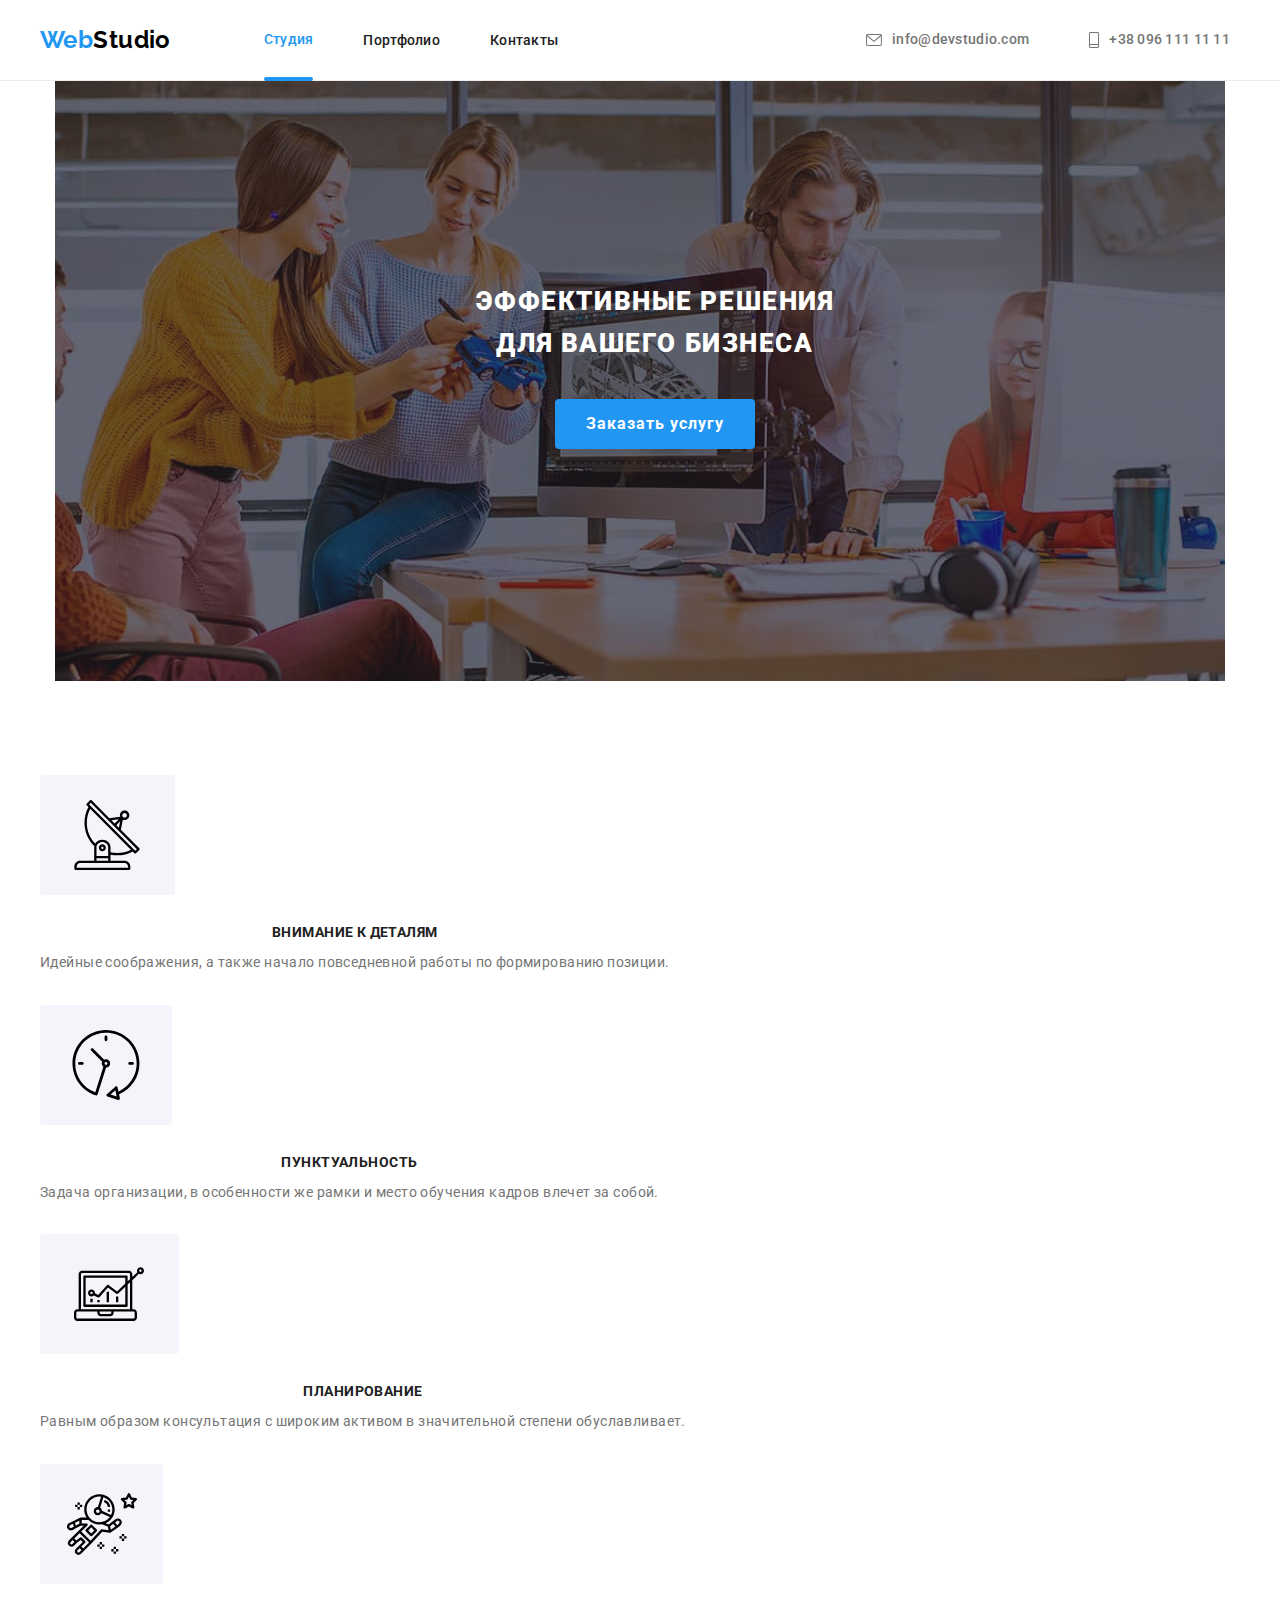
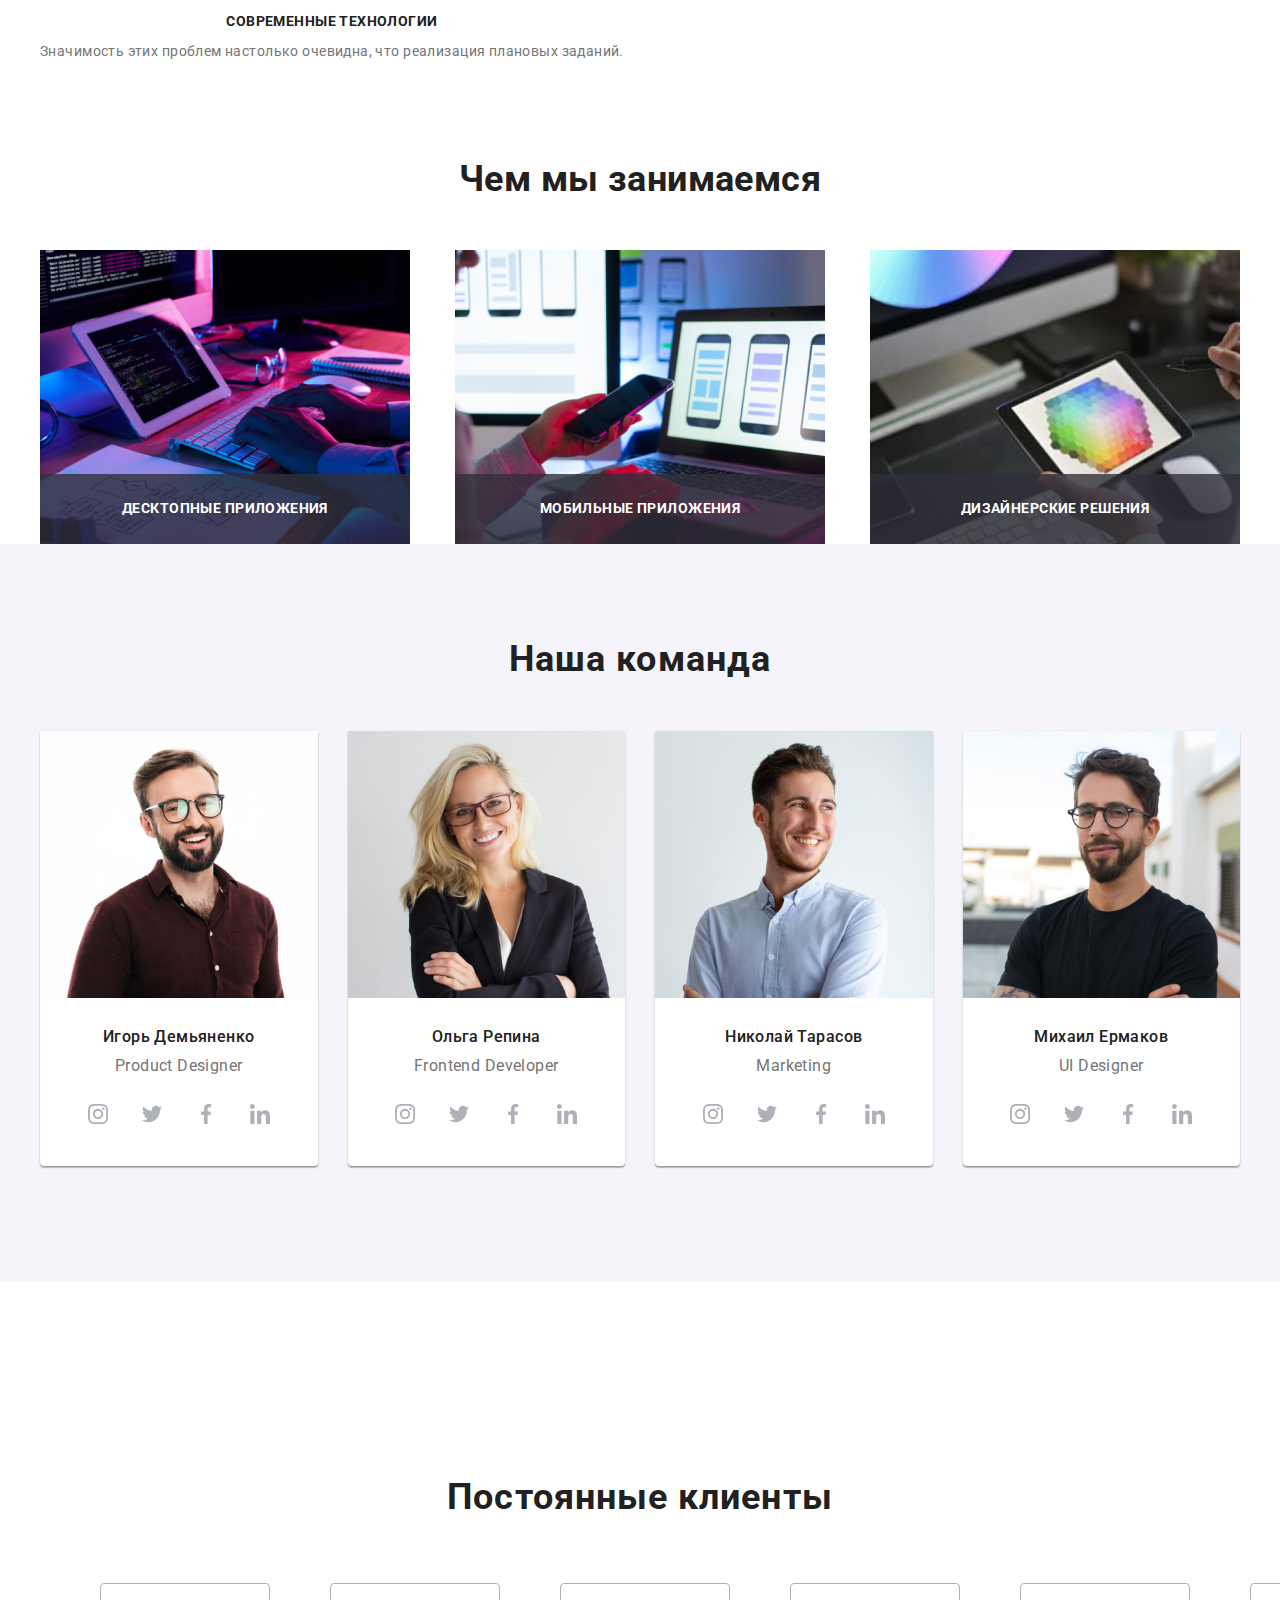
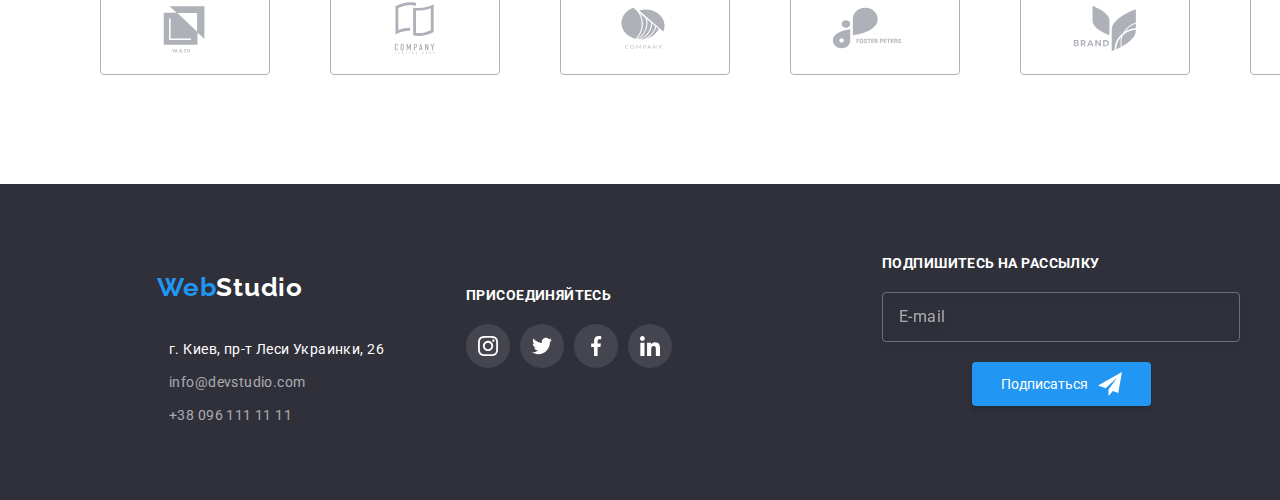
==== commit 9b89471e: "update" ====
--- a/index.html
+++ b/index.html
@@ -20,7 +20,7 @@
     <header class="header">
         <div class="container header-container">
             <!-- таблет-десктопное меню шапки -->
-            <div class="main nav-container">
+            <div class="main-navigation">
                 <nav class="navigation">
                     <a lang="en" href="./index.html" class="logo">
                         <span class="logo__accent">Web</span>Studio
--- a/css/main.min.css
+++ b/css/main.min.css
@@ -1 +1 @@
-.visually-hidden{position:absolute;white-space:nowrap;width:1px;height:1px;overflow:hidden;border:0;padding:0;clip:rect(0 0 0 0);-webkit-clip-path:inset(50%);clip-path:inset(50%);margin:-1px}.backdrop.is-hidden{opacity:0;pointer-events:none;visibility:hidden}:root{--primary-text-color: #212121;--title-text-color: #757575;--secondary-title-text-color: #000000;--accent-color: #2196F3;--secondary-accent-color: #188CE8;--white: #FFFFFF;--primary-background-color: #2F303A;--secondary-background-color: #F5F4FA;--grey: #AFB1B8;--timing-function: cubic-bezier(0.4, 0, 0.2, 1)}.container{width:100%;padding-right:15px;padding-left:15px;margin-left:auto;margin-right:auto}@media screen and (min-width: 480px){.container{width:480px;padding-right:0;padding-left:0}}@media screen and (min-width: 768px){.container{width:768px}}@media screen and (min-width: 1200px){.container{width:1200px}}.btn-group__button{gap:8px;border:none;color:var(--primary-text-color);background-color:var(--secondary-background-color);padding:6px 22px}.btn-group__button.primary{display:flex;align-items:center;cursor:pointer;font-family:inherit;font-weight:500;font-size:16px;line-height:1.6;text-align:center;border-radius:4px;margin-left:0px;min-width:73px;color:var(--white);background-color:var(--accent-color)}.btn-group{display:flex;align-items:center;justify-content:flex-start;flex-wrap:wrap;gap:8px;margin-bottom:40px}.btn-group:nth-last-child(3){margin-right:0px}@media screen and (min-width: 768px){.btn-group{justify-content:center;margin-bottom:30px}}@media screen and (min-width: 1200px){.btn-group{justify-content:center;margin-bottom:50px}}.btn-group .btn-group__button{cursor:pointer;font-family:inherit;font-weight:500;font-size:16px;line-height:1.6;text-align:center;padding:6px 22px;border-radius:4px;border:1px solid rgba(0,0,0,0);color:var(--primary-text-color);background-color:var(--secondary-background-color);transition:color 250ms var(--timing-function),background-color 250ms var(--timing-function)}.btn-group .btn-group__button:hover,.btn-group .btn-group__button:focus{color:var(--white);background-color:var(--accent-color);box-shadow:0px 4px 4px rgba(0,0,0,.15)}.contact-list{display:flex;align-items:center;gap:50px;margin-left:auto}.contact-list__item{display:flex;align-items:center;margin-right:10px;gap:10px}.contact-list__email{display:flex;align-items:center;padding-top:32px;padding-bottom:32px;font-weight:500;font-size:14px;line-height:1.14;letter-spacing:.02em;color:var(--title-text-color);fill:currentColor;transition:color 250ms var(--timing-function)}.contact-list__email:hover,.contact-list__email:focus{color:var(--accent-color)}.contact-list__icon-envelope{margin-right:10px}.contact-list__icon-envelope:hover,.contact-list__icon-envelope:focus{fill:var(--accent-color)}.contact-list__tel{display:flex;align-items:center;justify-content:center;padding-top:32px;padding-bottom:32px;font-weight:500;font-size:14px;line-height:1.14;letter-spacing:.02em;color:var(--title-text-color);fill:currentColor;transition:color 250ms var(--timing-function)}.contact-list__tel:hover,.contact-list__tel:focus{color:var(--accent-color)}.contact-list__icon-tel{margin-right:10px}.contact-list__icon-tel:hover,.contact-list__icon-tel:focus{fill:var(--accent-color)}.adress{font-style:normal}.adress__item:hover,.adress__item:focus{color:var(--accent-color)}.adress__list{display:flex;flex-direction:column;gap:9px}.adress__item{font-weight:400;font-size:14px;line-height:1.7;color:var(--white);transition:color 250ms var(--timing-function)}.adress__email-item:hover,.adress__email-item:focus{color:var(--accent-color)}.adress__email-item{font-weight:400;font-size:14px;line-height:1.7;color:rgba(255,255,255,.6);transition:color 250ms var(--timing-function)}.adress__tel-item:hover,.adress__tel-item:focus{color:var(--accent-color)}.adress__tel-item{font-weight:400;font-size:14px;line-height:1.7;color:rgba(255,255,255,.6);transition:color 250ms var(--timing-function)}.backdrop{position:fixed;top:0px;left:0px;width:100%;height:100%;background-color:rgba(0,0,0,.2);overflow-y:scroll}.modal{position:absolute;top:50%;left:50%;width:528px;min-height:581px;padding:40px;background-color:var(--white);box-shadow:0px 1px 3px rgba(0,0,0,.12),0px 1px 1px rgba(0,0,0,.14),0px 2px 1px rgba(0,0,0,.2);border-radius:4px;opacity:1;transform:translate(-50%, -50%) scale(1);transition:transform 250ms var(--timing-function),opacity 250ms var(--timing-function),visibility 250ms var(--timing-function)}@media screen and (min-width: 480px){.modal{position:absolute;top:50%;left:50%;transform:translate(-50%, -50%);max-width:450px;width:100%}}.backdrop.is-hidden .modal{transform:translate(-50%, -50%) scale(0.8)}.modal__close{width:18px;height:18px;background-color:rgba(0,0,0,0)}.modal__button:hover .modal__close,.modal__button:focus .modal__close{fill:var(--accent-color)}.modal__button{display:flex;width:30px;height:30px;border-radius:50%;border:1px solid rgba(0,0,0,.1);align-items:center;justify-content:center;background-color:var(--white);top:8px;right:8px;position:absolute;cursor:pointer;fill:var(--secondary-title-text-color);transition:fill 250ms var(--timing-function)}.modal__title{font-weight:700;font-size:20px;line-height:1.15;text-align:center;letter-spacing:.03em;color:var(--primary-text-color);margin-bottom:12px}.modal__form{width:100%}.checkbox__label{font-size:14px;line-height:1.71;letter-spacing:.03em;color:var(--title-text-color);display:flex;align-items:center}.checkbox__label::before{content:"";width:16px;height:15px;border:2px solid var(--primary-text-color);border-radius:4px;margin-right:7px;align-items:center;transition:background-color 250ms var(--timing-function)}.checkbox:checked+.checkbox__label::before{background-color:var(--accent-color);background-image:url("../images3/icon check-2.svg");background-repeat:no-repeat;background-position:center;background-size:contain;background-origin:border-box;border-color:var(--accent-color)}.checkbox__accent{color:var(--accent-color);border-bottom:1px solid var(--accent-color);cursor:pointer;margin-left:5px;display:inline-block}.checkbox__accent:hover .checkbox__accent:focus{color:var(--accent-color)}.submit{font-weight:700;font-size:16px;line-height:1.88;display:flex;align-items:center;text-align:center;letter-spacing:.06em;width:200px;height:50px;display:block;margin-right:auto;margin-left:auto;padding-top:10px;padding-bottom:10px;padding-left:56px;padding-right:55px;color:var(--white);background-color:var(--accent-color);box-shadow:0px 4px 4px rgba(0,0,0,.15);border-radius:4px;cursor:pointer;border:none;transition:background-color 250ms var(--timing-function)}.submit:hover .submit:focus{background-color:#188ce8}.social__link{display:flex;width:44px;height:44px;border-radius:50%;align-items:center;justify-content:center;fill:currentColor;color:var(--grey);transition:color 250ms var(--timing-function),background-color 250ms var(--timing-function)}.social__link:hover,.social__link:focus{background-color:var(--accent-color);color:var(--white)}.social{display:flex;align-items:center;justify-content:center;gap:10px;margin-top:0px;margin-left:auto;margin-right:auto}.social__item{display:flex;align-items:center;justify-content:center;width:44px;height:44px;border-radius:50%;background-color:var(--white);fill:var(--grey);cursor:pointer}.social__item .one{width:44px;border-radius:50%}.media{gap:10px}.media__link{display:flex;width:44px;height:44px;border-radius:50%;align-items:center;justify-content:center;background-color:rgba(255,255,255,.1);fill:currentColor;color:var(--white);transition:background-color 250ms var(--timing-function)}.media__icon{fill:var(--white)}.media__link:hover,.media__link:focus{background-color:var(--accent-color)}.work__title{display:flex;font-weight:700;font-size:36px;line-height:1.17;text-align:center;justify-content:center;margin-right:auto;margin-bottom:50px;color:var(--primary-text-color)}@media screen and (max-width: 768px){.work__title{display:none}}.team__title{margin-bottom:30px;font-weight:700;font-size:28px;line-height:1.18;text-align:center;letter-spacing:.03em;color:var(--primary-text-color)}@media screen and (max-width: 767px){.team__title{display:none}}@media screen and (min-width: 1200px){.team__title{margin-bottom:50px;font-size:36px}}.clients__title{margin-bottom:30px;font-weight:700;font-size:28px;line-height:1.18;text-align:center;letter-spacing:.03em;color:var(--primary-text-color)}@media screen and (min-width: 1200px){.clients__title{margin-bottom:50px;font-size:36px}}.data{left:7px;bottom:10px;margin-bottom:20px}.data__form-input{width:100%;height:40px;border:1px solid rgba(33,33,33,.2);border-radius:4px;font:inherit;transition:border 250ms var(--timing-function);padding-left:42px}.data__form-input:focus{outline-color:var(--accent-color)}.data__form-input:focus+.data__icon{fill:var(--accent-color)}.data__icon{position:absolute;width:18px;height:18px;top:50%;left:12px;fill:var(--primary-text-color);transform:translateY(-50%);transition:fill 250ms var(--timing-function)}.data__input-wrap{position:relative}.comment__form{font-weight:400;font-size:12px;line-height:1.17;letter-spacing:.01em;width:100%;height:138px;border:1px solid rgba(33,33,33,.2);border-radius:4px;resize:none;padding-top:12px;padding-left:16px}.comment__form:focus{outline-color:var(--accent-color)}.subscription__input{width:358px;height:50px;border:1px solid rgba(255,255,255,.3);filter:drop-shadow(0px 4px 4px rgba(0, 0, 0, 0.15));border-radius:4px;background-color:rgba(0,0,0,0)}.header .logo{color:var(--secondary-title-text-color);font-family:"Raleway",sans-serif;text-decoration:none;font-weight:700;font-size:24px;line-height:1.17}.logo__accent{color:var(--accent-color)}.footer .logo{font-weight:700;font-size:26px;line-height:1.17;text-align:center;letter-spacing:.03em;color:var(--white);display:inline-block;margin-bottom:20px;font-family:"Raleway",sans-serif;text-decoration:none;background:var(--primary-background-color)}body{font-size:14px;font-family:"Roboto",sans-serif;letter-spacing:.03em;color:var(--primary-text-color);background-color:var(--white)}*,*:before,*:after{padding:0px;margin:0px;box-sizing:border-box}ul{list-style:none;padding:0px;margin:0px}h1,h2,h3,h4,h5,h6,p{margin-top:0px;margin-bottom:0px}img{display:block;width:100%;height:auto;max-width:100%}a{text-decoration:none}.galery{padding-top:94px;padding-bottom:94px}.galery-container{padding-left:15px;padding-right:15px;margin-left:auto;margin-left:auto}.galery-title-hidden{display:none}.product__title{margin-bottom:4px;font-weight:700;font-size:18px;line-height:2;letter-spacing:.06em;color:var(--primary-text-color)}.product__name{flex-grow:1;padding-top:20px;padding-bottom:20px;padding-left:24px;padding-right:24px;border:1px solid #eee}.galery-list__item{width:100%;border-radius:4px}@media screen and (min-width: 480px){.galery-list__item{width:100%}}@media screen and (min-width: 768px){.galery-list__item{width:calc((100% - 30px)/2)}}@media screen and (min-width: 1200px){.galery-list__item{width:calc((100% - 60px)/3)}}.galery-list__item:nth-child(3){margin-right:0px}.galery-list__item:nth-last-child(3){margin-bottom:0px}.galery-list{display:flex;flex-direction:column;justify-content:flex-start;height:100%;gap:30px}.product__work{font-weight:400;font-size:16px;line-height:1.9;color:var(--title-text-color)}.galery-list__photo{display:block;text-decoration:none;transition:box-shadow 250ms var(--timing-function)}.galery-list__photo:hover,.galery-list__photo:focus{box-shadow:0px 4px 4px rgba(0,0,0,.15)}.product__text{position:absolute;top:0;left:0;width:100%;height:100%;color:var(--white);background-color:rgba(33,150,243,.9);transform:translateY(100%);transition:transform 250ms cubic-bezier(0.4, 0, 0.2, 1);padding:63px 24px}.product__overlay{font-weight:400;font-size:18px;line-height:1.56;letter-spacing:.03em;text-align:start}.product{position:relative;overflow:hidden}.galery-list__photo:hover .product__text,.galery-list__photo:focus .product__text{transform:translateY(0%)}.footer{width:100%;margin-bottom:0px;background:var(--primary-background-color)}footer.container{display:flex;align-items:center;justify-content:center}@media screen and (max-width: 480px){footer.container{align-items:center;justify-content:center;flex-direction:column}}@media screen and (max-width: 768px){footer.container{display:flex;flex-wrap:wrap}}@media screen and (min-width: 1170px){footer.container{width:1170px}}.footer-container{padding:60px,0px;display:flex;align-items:center;justify-content:center;flex-direction:column}@media screen and (max-width: 1199px){.footer-container{display:block;justify-content:center}}@media screen and (min-width: 1200px){.footer-container{display:flex;flex-direction:row;align-items:center;justify-content:center;margin-right:auto;margin-left:auto}}.locate{margin-right:70px}@media screen and (min-width: 480px){.locate{display:flex;flex-direction:column;align-items:center;justify-content:center}}@media screen and (min-width: 768px){.locate{display:flex;flex-direction:column;justify-content:center;align-items:center;margin-left:auto;margin-right:auto}}@media screen and (min-width: 1200px){.locate{margin-right:70px;padding-top:60px;padding-bottom:60px}}@media screen and (min-width: 768px){.adress{display:block;margin-bottom:0}}.header{position:relative;border-bottom:1px solid #ececec}header.container{align-items:center;justify-content:space-between}.header-container{align-items:center}.main nav-container{display:none}.navigation{align-items:center}.navigation-list__link{font-weight:500;font-size:14px;line-height:1.14;letter-spacing:.02em;color:var(--primary-text-color);transition:color 250ms var(--timing-function)}.navigation-list__link:hover,.navigation-list__link:focus{color:var(--accent-color)}.navigation-list{align-items:center;justify-content:space-between;gap:50px}.current{display:block;padding-top:32px;padding-bottom:32px;color:var(--accent-color);position:relative}.current::after{position:absolute;content:"";display:block;width:100%;height:4px;border-radius:2px;background:var(--accent-color);left:0px;bottom:-1px;transition:background 250ms var(--timing-function),color 250ms var(--timing-function)}.hero{width:100%;height:600px;margin-left:auto;margin-right:auto;background-color:#c4c4c4;background-image:linear-gradient(to right, rgba(47, 48, 58, 0.4), rgba(47, 48, 58, 0.4)),url("../images2/hero.jpg");background-size:cover;background-repeat:no-repeat;background-position:center;text-align:center;padding-top:200px;padding-bottom:200px}@media screen and (min-width: 480px){.hero{width:450px}}@media screen and (min-width: 768px){.hero{width:738px}}@media screen and (min-width: 1170px){.hero{width:1170px}}.hero__title{width:360px;font-weight:900;font-size:26px;line-height:1.6;letter-spacing:.06em;text-transform:uppercase;margin-bottom:35px;margin-left:auto;margin-right:auto;color:var(--white)}.hero__button-primary{font-family:inherit;cursor:pointer;font-weight:700;font-size:16px;line-height:1.88;display:flex;align-items:center;text-align:center;letter-spacing:.06em;padding:10px 22px;margin-bottom:0px;margin-left:auto;margin-right:auto;width:200px;justify-content:center;color:var(--white);background-color:var(--accent-color);border:none;border-radius:4px;transition:background-color 250ms var(--timing-function),color 250ms var(--timing-function)}.hero__button-primary:hover,.hero__button-primary:focus{background:var(--secondary-accent-color);color:var(--white)}.team{padding-top:94px;padding-bottom:94px;background-color:var(--secondary-background-color);margin-bottom:100px}.team__list{width:100%;display:flex;flex-wrap:wrap;align-items:center;gap:30px}.card{background-color:var(--white);box-shadow:0px 1px 3px rgba(0,0,0,.12),0px 1px 1px rgba(0,0,0,.14),0px 2px 1px rgba(0,0,0,.2);border-radius:0px 0px 4px 4px}@media screen and (min-width: 480px){.card{width:100%;margin-bottom:22px}}@media screen and (min-width: 768px){.card{width:calc((100% - 30px)/2);padding-left:15;padding-right:15;padding-top:123;padding-bottom:60}}@media screen and (min-width: 1200px){.card{width:calc((100% - 90px)/4)}}.card__images{margin-bottom:130px}.card__name{padding-top:30px;padding-bottom:30px;padding-right:30px;padding-left:30px}.card__title{margin-bottom:10px;align-content:center;justify-content:center;font-weight:500;font-size:16px;line-height:1.18;text-align:center;color:var(--primary-text-color)}.card__text{font-weight:400;font-size:16px;line-height:1.18;text-align:center;color:var(--title-text-color);margin-bottom:16px}.clients__section{padding-top:60px;padding-bottom:60px}@media screen and (min-width: 1200px){.clients__section{padding-top:94px;padding-bottom:94px}}.clients__title{margin-bottom:30px;font-size:28px;line-height:1.17;text-align:center;font-weight:700;letter-spacing:.03em}@media screen and (min-width: 1200px){.clients__title{margin-bottom:50px;font-size:36px;line-height:1.17}}.clients__list{display:flex;align-items:center;justify-content:center}@media screen and (max-width: 767px){.clients__list{width:calc((100% - 30px)/2);padding:15px 60px;display:flex;flex-wrap:wrap}}@media screen and (min-width: 768px){.clients__list{width:calc((100% - 60px)/3);display:flex;flex-wrap:wrap;padding:15px 60px}}@media screen and (min-width: 1200px){.clients__list{display:flex;gap:30px;flex-wrap:nowrap}}.clients__link{display:flex;align-items:center;justify-content:center;width:170px;height:92px;border:1px solid #afb1b8;border-radius:4px;fill:currentColor;color:var(--grey);transition:color 250ms var(--timing-function)}.clients__link:hover,.clients__link:focus{border:1px solid var(--accent-color);fill:var(--accent-color)}.clients__logo:hover,.clients__logo:focus{background-color:var(--white);fill:var(--accent-color)}.work{padding-top:0px}@media screen and (max-width: 770px){.work{display:none}}.work__list{display:flex;align-items:center;justify-content:space-between;gap:30px}.specifics{position:relative}.specifics__text{position:absolute;bottom:0px;display:flex;text-align:center;justify-content:center;width:100%;height:70px;background:rgba(47,48,58,.8)}.specifics__name{font-weight:700;font-size:14px;line-height:1.14;text-align:center;padding-top:27px;padding-bottom:27px;letter-spacing:.03em;text-transform:uppercase;color:var(--white)}.subscription-box{display:flex;align-items:center;justify-content:center}@media screen and (min-width: 1200px){.subscription-box{display:flex;flex-direction:row;align-items:center;justify-content:center}}.subscription{display:block;justify-content:center;gap:12px}@media screen and (min-width: 1200px){.subscription{padding-top:72px;padding-bottom:94px}}.subscription__title{font-weight:700;font-size:14px;line-height:1.14;letter-spacing:.03em;text-transform:uppercase;padding-top:0px;padding-bottom:0px;margin-bottom:20px;color:var(--white)}@media screen and (max-width: 768px){.subscription__title{text-align:center}}.subscription__btn{flex-direction:column;align-items:center;justify-content:center;gap:12px}.subscription__button{display:flex;align-items:center;justify-content:center;background:var(--accent-color);color:var(--white);box-shadow:0px 4px 4px rgba(0,0,0,.15);border-radius:4px;border:none;padding:10px 29px;margin-top:20px;margin-left:auto;margin-right:auto}.subscription__icon{margin-left:10px;align-self:center;fill:var(--white)}.subscription__input::-moz-placeholder{width:47px;height:20px;left:831px;top:2802px;font-weight:400;font-size:16px;line-height:1.25;align-items:center;letter-spacing:.03em;color:rgba(255,255,255,.6);padding-left:16px}.subscription__input:-ms-input-placeholder{width:47px;height:20px;left:831px;top:2802px;font-weight:400;font-size:16px;line-height:1.25;align-items:center;letter-spacing:.03em;color:rgba(255,255,255,.6);padding-left:16px}.subscription__input::placeholder{width:47px;height:20px;left:831px;top:2802px;font-weight:400;font-size:16px;line-height:1.25;align-items:center;letter-spacing:.03em;color:rgba(255,255,255,.6);padding-left:16px}.features{padding-top:94px;padding-bottom:94px;margin-bottom:0px;background-color:var(--white)}.features .container{display:flex;align-items:center;justify-content:space-between}.features-list__list{display:flex;flex-wrap:wrap;gap:30px}.features-list__icon{display:flex;align-items:center;justify-content:center;height:120px;margin-bottom:30px;background:var(--secondary-background-color);border-radius:4px;background-position:center}@media screen and (min-width: 768px){.features-list__icon{width:calc((100% - 30px)/2)}}@media screen and (min-width: 1200px){.features-list__icon{width:calc((100% - 90px)/4)}}.features-list__title{font-weight:700;font-size:14px;line-height:1.14;letter-spacing:.03em;text-align:center;text-transform:uppercase;margin-bottom:10px;color:var(--primary-text-color)}.features-list__text{font-weight:400;font-size:14px;line-height:1.7;text-align:start;margin-top:0px;color:var(--title-text-color)}.item:not(:last-child){margin-right:30px}.join{margin-right:93px}@media screen and (max-width: 480px){.join{display:inline-block;margin-right:auto;margin-left:auto;margin-bottom:60px}}@media screen and (max-width: 768px){.join{display:flex;flex-direction:column;align-items:center;justify-items:center}}@media screen and (min-width: 1200px){.join{padding-top:72px;padding-bottom:100px}}.locate-join{margin-left:auto;margin-right:auto}@media screen and (max-width: 480px){.locate-join{display:flex;flex-direction:column}}@media screen and (min-width: 768px){.locate-join{display:flex;align-items:center;justify-items:center}}.join__title{font-weight:700;font-size:14px;line-height:1.14;letter-spacing:.03em;text-transform:uppercase;color:var(--white);padding-top:0px;padding-bottom:0px;margin-bottom:20px}@media screen and (max-width: 768px){.join__title{text-align:center}}.join__list{display:flex;align-items:center;justify-content:space-around;gap:10px}@media screen and (max-width: 480px){.join__list{display:flex;align-items:center;justify-items:center}}@media screen and (min-width: 768px){.join__list{display:flex;align-items:center;justify-items:center}}.logo-box{display:flex;text-align:center;justify-content:space}.menu-open-button{margin-left:auto;width:40px;height:40px;padding-top:10px;padding-bottom:10px}.menu-container{display:flex;flex-direction:column;position:fixed;top:0;left:0;width:100vw;height:100vh;padding:48px 40px;background-color:#fff;z-index:999;transform:translateX(100%);transition:transform 250ms ease-in-out}.menu-container.is-open{transform:translateX(0)}.menu-close-button{position:absolute;top:10px;right:10px;width:40px;height:40px;display:block;margin-left:auto;margin-bottom:5px;background-color:rgba(0,0,0,0);fill:var(--primary-text-color);border:none}.menu-close-button:hover,.menu-close-button:focus{fill:var(--accent-color)}.mob-menu-navigation{margin-bottom:302px}.mob-menu-list{display:flex;flex-direction:column;gap:32px}.mob-menu__link{font-weight:500;font-size:40px;line-height:1.18;letter-spacing:.02em;color:var(--primary-text-color)}.current-mob,.mob-menu__link:hover,.mob-menu__link:focus{color:var(--accent-color)}.mobile-box{display:flex;flex-direction:column;gap:64px;margin-top:auto}.mob-menu-contact__item{margin-bottom:32px}.mob-menu-contact__tel{font-weight:500;font-size:34px;line-height:.85;letter-spacing:.02em;color:var(--accent-color);margin-bottom:64px}@media screen and (min-width: 480px){.mob-menu-contact__tel{font-size:34px}}.mob-menu-contact__email{font-weight:500;font-size:24px;line-height:1.17;letter-spacing:.02em;color:var(--title-text-color)}.mob-menu-social{font-weight:500;font-size:18px;line-height:22px;letter-spacing:.02em;color:var(--accent-color)}.mob-menu-social__list{display:flex;gap:20px}.mob-menu-social__item:not(:last-child)::after{content:"";height:22px;width:1px;position:absolute;background-color:rgba(33,33,33,.2);right:-10px}.mob-menu-social__item{position:relative}/*# sourceMappingURL=main.min.css.map */+.visually-hidden{position:absolute;white-space:nowrap;width:1px;height:1px;overflow:hidden;border:0;padding:0;clip:rect(0 0 0 0);-webkit-clip-path:inset(50%);clip-path:inset(50%);margin:-1px}.backdrop.is-hidden{opacity:0;pointer-events:none;visibility:hidden}:root{--primary-text-color: #212121;--title-text-color: #757575;--secondary-title-text-color: #000000;--accent-color: #2196F3;--secondary-accent-color: #188CE8;--white: #FFFFFF;--primary-background-color: #2F303A;--secondary-background-color: #F5F4FA;--grey: #AFB1B8;--timing-function: cubic-bezier(0.4, 0, 0.2, 1)}.container{width:100%;padding-right:15px;padding-left:15px;margin-left:auto;margin-right:auto}@media screen and (min-width: 480px){.container{width:480px;padding-right:0;padding-left:0}}@media screen and (min-width: 768px){.container{width:768px}}@media screen and (min-width: 1200px){.container{width:1200px}}.btn-group__button{gap:8px;border:none;color:var(--primary-text-color);background-color:var(--secondary-background-color);padding:6px 22px}.btn-group__button.primary{display:flex;align-items:center;cursor:pointer;font-family:inherit;font-weight:500;font-size:16px;line-height:1.6;text-align:center;border-radius:4px;margin-left:0px;min-width:73px;color:var(--white);background-color:var(--accent-color)}.btn-group{display:flex;align-items:center;justify-content:flex-start;flex-wrap:wrap;gap:8px;margin-bottom:40px}.btn-group:nth-last-child(3){margin-right:0px}@media screen and (min-width: 768px){.btn-group{justify-content:center;margin-bottom:30px}}@media screen and (min-width: 1200px){.btn-group{justify-content:center;margin-bottom:50px}}.btn-group .btn-group__button{cursor:pointer;font-family:inherit;font-weight:500;font-size:16px;line-height:1.6;text-align:center;padding:6px 22px;border-radius:4px;border:1px solid rgba(0,0,0,0);color:var(--primary-text-color);background-color:var(--secondary-background-color);transition:color 250ms var(--timing-function),background-color 250ms var(--timing-function)}.btn-group .btn-group__button:hover,.btn-group .btn-group__button:focus{color:var(--white);background-color:var(--accent-color);box-shadow:0px 4px 4px rgba(0,0,0,.15)}.contact-list{display:flex;align-items:center;gap:50px;margin-left:auto}@media screen and (min-width: 770px)and (max-width: 1200px){.contact-list{display:block;margin-top:21px;margin-bottom:21px}}.contact-list__item{display:flex;align-items:center;margin-right:10px;gap:10px}.contact-list__email{display:flex;align-items:center;font-weight:500;font-size:14px;line-height:1.14;letter-spacing:.02em;color:var(--title-text-color);fill:currentColor;transition:color 250ms var(--timing-function)}@media screen and (min-width: 770px)and (max-width: 1200px){.contact-list__email{margin-bottom:10px}}.contact-list__email:hover,.contact-list__email:focus{color:var(--accent-color)}.contact-list__icon-envelope{margin-right:10px}.contact-list__icon-envelope:hover,.contact-list__icon-envelope:focus{fill:var(--accent-color)}.contact-list__tel{display:flex;align-items:center;justify-content:center;font-weight:500;font-size:14px;line-height:1.14;letter-spacing:.02em;color:var(--title-text-color);fill:currentColor;transition:color 250ms var(--timing-function)}.contact-list__tel:hover,.contact-list__tel:focus{color:var(--accent-color)}.contact-list__icon-tel{margin-right:10px}.contact-list__icon-tel:hover,.contact-list__icon-tel:focus{fill:var(--accent-color)}.adress{font-style:normal}.adress__item:hover,.adress__item:focus{color:var(--accent-color)}.adress__list{display:flex;flex-direction:column;gap:9px}.adress__item{font-weight:400;font-size:14px;line-height:1.7;color:var(--white);transition:color 250ms var(--timing-function)}.adress__email-item:hover,.adress__email-item:focus{color:var(--accent-color)}.adress__email-item{font-weight:400;font-size:14px;line-height:1.7;color:rgba(255,255,255,.6);transition:color 250ms var(--timing-function)}.adress__tel-item:hover,.adress__tel-item:focus{color:var(--accent-color)}.adress__tel-item{font-weight:400;font-size:14px;line-height:1.7;color:rgba(255,255,255,.6);transition:color 250ms var(--timing-function)}.backdrop{position:fixed;top:0px;left:0px;width:100%;height:100%;background-color:rgba(0,0,0,.2);overflow-y:scroll}.modal{position:absolute;top:50%;left:50%;width:528px;min-height:581px;padding:40px;background-color:var(--white);box-shadow:0px 1px 3px rgba(0,0,0,.12),0px 1px 1px rgba(0,0,0,.14),0px 2px 1px rgba(0,0,0,.2);border-radius:4px;opacity:1;transform:translate(-50%, -50%) scale(1);transition:transform 250ms var(--timing-function),opacity 250ms var(--timing-function),visibility 250ms var(--timing-function)}@media screen and (min-width: 480px){.modal{position:absolute;top:50%;left:50%;transform:translate(-50%, -50%);max-width:450px;width:100%}}.backdrop.is-hidden .modal{transform:translate(-50%, -50%) scale(0.8)}.modal__close{width:18px;height:18px;background-color:rgba(0,0,0,0)}.modal__button:hover .modal__close,.modal__button:focus .modal__close{fill:var(--accent-color)}.modal__button{display:flex;width:30px;height:30px;border-radius:50%;border:1px solid rgba(0,0,0,.1);align-items:center;justify-content:center;background-color:var(--white);top:8px;right:8px;position:absolute;cursor:pointer;fill:var(--secondary-title-text-color);transition:fill 250ms var(--timing-function)}.modal__title{font-weight:700;font-size:20px;line-height:1.15;text-align:center;letter-spacing:.03em;color:var(--primary-text-color);margin-bottom:12px}.modal__form{width:100%}.checkbox__label{font-size:14px;line-height:1.71;letter-spacing:.03em;color:var(--title-text-color);display:flex;align-items:center}.checkbox__label::before{content:"";width:16px;height:15px;border:2px solid var(--primary-text-color);border-radius:4px;margin-right:7px;align-items:center;transition:background-color 250ms var(--timing-function)}.checkbox:checked+.checkbox__label::before{background-color:var(--accent-color);background-image:url("../images3/icon check-2.svg");background-repeat:no-repeat;background-position:center;background-size:contain;background-origin:border-box;border-color:var(--accent-color)}.checkbox__accent{color:var(--accent-color);border-bottom:1px solid var(--accent-color);cursor:pointer;margin-left:5px;display:inline-block}.checkbox__accent:hover .checkbox__accent:focus{color:var(--accent-color)}.submit{font-weight:700;font-size:16px;line-height:1.88;display:flex;align-items:center;text-align:center;letter-spacing:.06em;width:200px;height:50px;display:block;margin-right:auto;margin-left:auto;padding-top:10px;padding-bottom:10px;padding-left:56px;padding-right:55px;color:var(--white);background-color:var(--accent-color);box-shadow:0px 4px 4px rgba(0,0,0,.15);border-radius:4px;cursor:pointer;border:none;transition:background-color 250ms var(--timing-function)}.submit:hover .submit:focus{background-color:#188ce8}.social__link{display:flex;width:44px;height:44px;border-radius:50%;align-items:center;justify-content:center;fill:currentColor;color:var(--grey);transition:color 250ms var(--timing-function),background-color 250ms var(--timing-function)}.social__link:hover,.social__link:focus{background-color:var(--accent-color);color:var(--white)}.social{display:flex;align-items:center;justify-content:center;gap:10px;margin-top:0px;margin-left:auto;margin-right:auto}.social__item{display:flex;align-items:center;justify-content:center;width:44px;height:44px;border-radius:50%;background-color:var(--white);fill:var(--grey);cursor:pointer}.social__item .one{width:44px;border-radius:50%}.media{gap:10px}.media__link{display:flex;width:44px;height:44px;border-radius:50%;align-items:center;justify-content:center;background-color:rgba(255,255,255,.1);fill:currentColor;color:var(--white);transition:background-color 250ms var(--timing-function)}.media__icon{fill:var(--white)}.media__link:hover,.media__link:focus{background-color:var(--accent-color)}.work__title{display:flex;font-weight:700;font-size:36px;line-height:1.17;text-align:center;justify-content:center;margin-right:auto;margin-bottom:50px;color:var(--primary-text-color)}@media screen and (max-width: 768px){.work__title{display:none}}.team__title{margin-bottom:30px;font-weight:700;font-size:28px;line-height:1.18;text-align:center;letter-spacing:.03em;color:var(--primary-text-color)}@media screen and (max-width: 767px){.team__title{display:none}}@media screen and (min-width: 1200px){.team__title{margin-bottom:50px;font-size:36px}}.clients__title{margin-bottom:30px;font-weight:700;font-size:28px;line-height:1.18;text-align:center;letter-spacing:.03em;color:var(--primary-text-color)}@media screen and (min-width: 1200px){.clients__title{margin-bottom:50px;font-size:36px}}.data{left:7px;bottom:10px;margin-bottom:20px}.data__form-input{width:100%;height:40px;border:1px solid rgba(33,33,33,.2);border-radius:4px;font:inherit;transition:border 250ms var(--timing-function);padding-left:42px}.data__form-input:focus{outline-color:var(--accent-color)}.data__form-input:focus+.data__icon{fill:var(--accent-color)}.data__icon{position:absolute;width:18px;height:18px;top:50%;left:12px;fill:var(--primary-text-color);transform:translateY(-50%);transition:fill 250ms var(--timing-function)}.data__input-wrap{position:relative}.comment__form{font-weight:400;font-size:12px;line-height:1.17;letter-spacing:.01em;width:100%;height:138px;border:1px solid rgba(33,33,33,.2);border-radius:4px;resize:none;padding-top:12px;padding-left:16px}.comment__form:focus{outline-color:var(--accent-color)}.subscription__input{width:358px;height:50px;border:1px solid rgba(255,255,255,.3);filter:drop-shadow(0px 4px 4px rgba(0, 0, 0, 0.15));border-radius:4px;background-color:rgba(0,0,0,0)}.header .logo{color:var(--secondary-title-text-color);font-family:"Raleway",sans-serif;text-decoration:none;font-weight:700;font-size:24px;line-height:1.17}.logo{padding-top:16px;padding-bottom:16px;margin-right:88px}@media screen and (min-width: 1200px){.logo{margin-right:93px}}.logo__accent{color:var(--accent-color)}.footer .logo{font-weight:700;font-size:26px;line-height:1.17;text-align:center;letter-spacing:.03em;color:var(--white);display:inline-block;margin-bottom:20px;font-family:"Raleway",sans-serif;text-decoration:none;background:var(--primary-background-color)}body{font-size:14px;font-family:"Roboto",sans-serif;letter-spacing:.03em;color:var(--primary-text-color);background-color:var(--white)}*,*:before,*:after{padding:0px;margin:0px;box-sizing:border-box}ul{list-style:none;padding:0px;margin:0px}h1,h2,h3,h4,h5,h6,p{margin-top:0px;margin-bottom:0px}img{display:block;width:100%;height:auto;max-width:100%}a{text-decoration:none}.galery{padding-top:94px;padding-bottom:94px}.galery-container{padding-left:15px;padding-right:15px;margin-left:auto;margin-left:auto}.galery-title-hidden{display:none}.product__title{margin-bottom:4px;font-weight:700;font-size:18px;line-height:2;letter-spacing:.06em;color:var(--primary-text-color)}.product__name{flex-grow:1;padding-top:20px;padding-bottom:20px;padding-left:24px;padding-right:24px;border:1px solid #eee}.galery-list__item{width:100%;border-radius:4px}@media screen and (min-width: 480px){.galery-list__item{width:100%}}@media screen and (min-width: 768px){.galery-list__item{width:calc((100% - 30px)/2)}}@media screen and (min-width: 1200px){.galery-list__item{width:calc((100% - 60px)/3)}}.galery-list__item:nth-child(3){margin-right:0px}.galery-list__item:nth-last-child(3){margin-bottom:0px}.galery-list{display:flex;flex-direction:column;justify-content:flex-start;height:100%;gap:30px}.product__work{font-weight:400;font-size:16px;line-height:1.9;color:var(--title-text-color)}.galery-list__photo{display:block;text-decoration:none;transition:box-shadow 250ms var(--timing-function)}.galery-list__photo:hover,.galery-list__photo:focus{box-shadow:0px 4px 4px rgba(0,0,0,.15)}.product__text{position:absolute;top:0;left:0;width:100%;height:100%;color:var(--white);background-color:rgba(33,150,243,.9);transform:translateY(100%);transition:transform 250ms cubic-bezier(0.4, 0, 0.2, 1);padding:63px 24px}.product__overlay{font-weight:400;font-size:18px;line-height:1.56;letter-spacing:.03em;text-align:start}.product{position:relative;overflow:hidden}.galery-list__photo:hover .product__text,.galery-list__photo:focus .product__text{transform:translateY(0%)}.footer{width:100%;margin-bottom:0px;background:var(--primary-background-color)}footer.container{display:flex;align-items:center;justify-content:center}@media screen and (max-width: 480px){footer.container{align-items:center;justify-content:center;flex-direction:column}}@media screen and (max-width: 768px){footer.container{display:flex;flex-wrap:wrap}}@media screen and (min-width: 1170px){footer.container{width:1170px}}.footer-container{padding:60px,0px;display:flex;align-items:center;justify-content:center;flex-direction:column}@media screen and (max-width: 1199px){.footer-container{display:block;justify-content:center}}@media screen and (min-width: 1200px){.footer-container{display:flex;flex-direction:row;align-items:center;justify-content:center;margin-right:auto;margin-left:auto}}.locate{margin-right:70px}@media screen and (min-width: 480px){.locate{display:flex;flex-direction:column;align-items:center;justify-content:center}}@media screen and (min-width: 768px){.locate{display:flex;flex-direction:column;justify-content:center;align-items:center;margin-left:auto;margin-right:auto}}@media screen and (min-width: 1200px){.locate{margin-right:70px;padding-top:60px;padding-bottom:60px}}@media screen and (min-width: 768px){.adress{display:block;margin-bottom:0}}.header{position:relative;border-bottom:1px solid #ececec}header.container{align-items:center;justify-content:space-between}.header-container{align-items:center}@media screen and (max-width: 769px){.main-navigation{display:none}}@media screen and (min-width: 770px){.main-navigation{display:flex;align-items:center;justify-content:space-between}}.navigation{display:flex;align-items:center}@media screen and (min-width: 770px){.navigation{display:flex;align-items:center;justify-content:space-between}}.navigation-list__link{font-weight:500;font-size:14px;line-height:1.14;letter-spacing:.02em;color:var(--primary-text-color);transition:color 250ms var(--timing-function)}.navigation-list__link:hover,.navigation-list__link:focus{color:var(--accent-color)}.navigation-list{display:flex;align-items:center;justify-content:space-between;gap:50px}.current{display:block;padding-top:32px;padding-bottom:32px;color:var(--accent-color);position:relative}.current::after{position:absolute;content:"";display:block;width:100%;height:4px;border-radius:2px;background:var(--accent-color);left:0px;bottom:-1px;transition:background 250ms var(--timing-function),color 250ms var(--timing-function)}.hero{width:100%;height:600px;margin-left:auto;margin-right:auto;background-color:#c4c4c4;background-image:linear-gradient(to right, rgba(47, 48, 58, 0.4), rgba(47, 48, 58, 0.4)),url("../images2/hero.jpg");background-size:cover;background-repeat:no-repeat;background-position:center;text-align:center;padding-top:200px;padding-bottom:200px}@media screen and (min-width: 480px){.hero{width:450px}}@media screen and (min-width: 768px){.hero{width:738px}}@media screen and (min-width: 1170px){.hero{width:1170px}}.hero__title{width:360px;font-weight:900;font-size:26px;line-height:1.6;letter-spacing:.06em;text-transform:uppercase;margin-bottom:35px;margin-left:auto;margin-right:auto;color:var(--white)}.hero__button-primary{font-family:inherit;cursor:pointer;font-weight:700;font-size:16px;line-height:1.88;display:flex;align-items:center;text-align:center;letter-spacing:.06em;padding:10px 22px;margin-bottom:0px;margin-left:auto;margin-right:auto;width:200px;justify-content:center;color:var(--white);background-color:var(--accent-color);border:none;border-radius:4px;transition:background-color 250ms var(--timing-function),color 250ms var(--timing-function)}.hero__button-primary:hover,.hero__button-primary:focus{background:var(--secondary-accent-color);color:var(--white)}.team{padding-top:94px;padding-bottom:94px;background-color:var(--secondary-background-color);margin-bottom:100px}.team__list{width:100%;display:flex;flex-wrap:wrap;align-items:center;gap:30px}.card{background-color:var(--white);box-shadow:0px 1px 3px rgba(0,0,0,.12),0px 1px 1px rgba(0,0,0,.14),0px 2px 1px rgba(0,0,0,.2);border-radius:0px 0px 4px 4px}@media screen and (min-width: 480px){.card{width:100%;margin-bottom:22px}}@media screen and (min-width: 768px){.card{width:calc((100% - 30px)/2);padding-left:15;padding-right:15;padding-top:123;padding-bottom:60}}@media screen and (min-width: 1200px){.card{width:calc((100% - 90px)/4)}}.card__images{margin-bottom:130px}.card__name{padding-top:30px;padding-bottom:30px;padding-right:30px;padding-left:30px}.card__title{margin-bottom:10px;align-content:center;justify-content:center;font-weight:500;font-size:16px;line-height:1.18;text-align:center;color:var(--primary-text-color)}.card__text{font-weight:400;font-size:16px;line-height:1.18;text-align:center;color:var(--title-text-color);margin-bottom:16px}.clients__section{padding-top:60px;padding-bottom:60px}@media screen and (min-width: 1200px){.clients__section{padding-top:94px;padding-bottom:94px}}.clients__title{margin-bottom:30px;font-size:28px;line-height:1.17;text-align:center;font-weight:700;letter-spacing:.03em}@media screen and (min-width: 1200px){.clients__title{margin-bottom:50px;font-size:36px;line-height:1.17}}.clients__list{margin:-15px}@media screen and (min-width: 480px){.clients__list{width:calc((100% - 30px)/2);padding:15px 60px;display:flex;flex-wrap:wrap}}@media screen and (min-width: 768px){.clients__list{width:calc((100% - 60px)/3);display:flex;flex-wrap:wrap;padding:15px 60px}}@media screen and (min-width: 1200px){.clients__list{display:flex;gap:30px;flex-wrap:nowrap}}.clients__item{margin:15px}.clients__link{display:flex;align-items:center;justify-content:center;width:170px;height:92px;border:1px solid #afb1b8;border-radius:4px;fill:currentColor;color:var(--grey);transition:color 250ms var(--timing-function)}.clients__link:hover,.clients__link:focus{border:1px solid var(--accent-color);fill:var(--accent-color)}.clients__logo:hover,.clients__logo:focus{background-color:var(--white);fill:var(--accent-color)}.work{padding-top:0px}@media screen and (max-width: 770px){.work{display:none}}.work__list{display:flex;align-items:center;justify-content:space-between;gap:30px}.specifics{position:relative}.specifics__text{position:absolute;bottom:0px;display:flex;text-align:center;justify-content:center;width:100%;height:70px;background:rgba(47,48,58,.8)}.specifics__name{font-weight:700;font-size:14px;line-height:1.14;text-align:center;padding-top:27px;padding-bottom:27px;letter-spacing:.03em;text-transform:uppercase;color:var(--white)}.subscription-box{display:flex;align-items:center;justify-content:center}@media screen and (min-width: 1200px){.subscription-box{display:flex;flex-direction:row;align-items:center;justify-content:center}}.subscription{display:block;justify-content:center;gap:12px}@media screen and (min-width: 1200px){.subscription{padding-top:72px;padding-bottom:94px}}.subscription__title{font-weight:700;font-size:14px;line-height:1.14;letter-spacing:.03em;text-transform:uppercase;padding-top:0px;padding-bottom:0px;margin-bottom:20px;color:var(--white)}@media screen and (max-width: 768px){.subscription__title{text-align:center}}.subscription__btn{flex-direction:column;align-items:center;justify-content:center;gap:12px}.subscription__button{display:flex;align-items:center;justify-content:center;background:var(--accent-color);color:var(--white);box-shadow:0px 4px 4px rgba(0,0,0,.15);border-radius:4px;border:none;padding:10px 29px;margin-top:20px;margin-left:auto;margin-right:auto}.subscription__icon{margin-left:10px;align-self:center;fill:var(--white)}.subscription__input::-moz-placeholder{width:47px;height:20px;left:831px;top:2802px;font-weight:400;font-size:16px;line-height:1.25;align-items:center;letter-spacing:.03em;color:rgba(255,255,255,.6);padding-left:16px}.subscription__input:-ms-input-placeholder{width:47px;height:20px;left:831px;top:2802px;font-weight:400;font-size:16px;line-height:1.25;align-items:center;letter-spacing:.03em;color:rgba(255,255,255,.6);padding-left:16px}.subscription__input::placeholder{width:47px;height:20px;left:831px;top:2802px;font-weight:400;font-size:16px;line-height:1.25;align-items:center;letter-spacing:.03em;color:rgba(255,255,255,.6);padding-left:16px}.features{padding-top:94px;padding-bottom:94px;margin-bottom:0px;background-color:var(--white)}.features .container{display:flex;align-items:center;justify-content:space-between}.features-list__list{display:flex;flex-wrap:wrap;gap:30px}.features-list__icon{display:flex;align-items:center;justify-content:center;height:120px;margin-bottom:30px;background:var(--secondary-background-color);border-radius:4px;background-position:center}@media screen and (min-width: 768px){.features-list__icon{width:calc((100% - 30px)/2)}}@media screen and (min-width: 1200px){.features-list__icon{width:calc((100% - 90px)/4)}}.features-list__title{font-weight:700;font-size:14px;line-height:1.14;letter-spacing:.03em;text-align:center;text-transform:uppercase;margin-bottom:10px;color:var(--primary-text-color)}.features-list__text{font-weight:400;font-size:14px;line-height:1.7;text-align:start;margin-top:0px;color:var(--title-text-color)}.item:not(:last-child){margin-right:30px}.join{margin-right:93px}@media screen and (max-width: 480px){.join{display:inline-block;margin-right:auto;margin-left:auto;margin-bottom:60px}}@media screen and (max-width: 768px){.join{display:flex;flex-direction:column;align-items:center;justify-items:center}}@media screen and (min-width: 1200px){.join{padding-top:72px;padding-bottom:100px}}.locate-join{margin-left:auto;margin-right:auto}@media screen and (max-width: 480px){.locate-join{display:flex;flex-direction:column}}@media screen and (min-width: 768px){.locate-join{display:flex;align-items:center;justify-items:center}}.join__title{font-weight:700;font-size:14px;line-height:1.14;letter-spacing:.03em;text-transform:uppercase;color:var(--white);padding-top:0px;padding-bottom:0px;margin-bottom:20px}@media screen and (max-width: 768px){.join__title{text-align:center}}.join__list{display:flex;align-items:center;justify-content:space-around;gap:10px}@media screen and (max-width: 480px){.join__list{display:flex;align-items:center;justify-items:center}}@media screen and (min-width: 768px){.join__list{display:flex;align-items:center;justify-items:center}}.logo-box{display:flex;text-align:center;justify-content:space}@media screen and (min-width: 770px){.logo-box{display:none}}.menu-open-button{margin-left:auto;width:40px;height:40px;padding-top:10px;padding-bottom:10px}.menu-container{display:flex;flex-direction:column;position:fixed;top:0;left:0;width:100vw;height:100vh;padding:48px 40px;background-color:#fff;z-index:999;transform:translateX(100%);transition:transform 250ms ease-in-out}.menu-container.is-open{transform:translateX(0)}.menu-close-button{position:absolute;top:10px;right:10px;width:40px;height:40px;display:block;margin-left:auto;margin-bottom:5px;background-color:rgba(0,0,0,0);fill:var(--primary-text-color);border:none}.menu-close-button:hover,.menu-close-button:focus{fill:var(--accent-color)}.mob-menu-navigation{margin-bottom:302px}.mob-menu-list{display:flex;flex-direction:column;gap:32px}.mob-menu__link{font-weight:500;font-size:40px;line-height:1.18;letter-spacing:.02em;color:var(--primary-text-color)}.current-mob,.mob-menu__link:hover,.mob-menu__link:focus{color:var(--accent-color)}.mobile-box{display:flex;flex-direction:column;gap:64px;margin-top:auto}.mob-menu-contact__item{margin-bottom:32px}.mob-menu-contact__tel{font-weight:500;font-size:34px;line-height:.85;letter-spacing:.02em;color:var(--accent-color);margin-bottom:64px}@media screen and (min-width: 480px){.mob-menu-contact__tel{font-size:34px}}.mob-menu-contact__email{font-weight:500;font-size:24px;line-height:1.17;letter-spacing:.02em;color:var(--title-text-color)}.mob-menu-social{font-weight:500;font-size:18px;line-height:22px;letter-spacing:.02em;color:var(--accent-color)}.mob-menu-social__list{display:flex;gap:20px}.mob-menu-social__item:not(:last-child)::after{content:"";height:22px;width:1px;position:absolute;background-color:rgba(33,33,33,.2);right:-10px}.mob-menu-social__item{position:relative}/*# sourceMappingURL=main.min.css.map */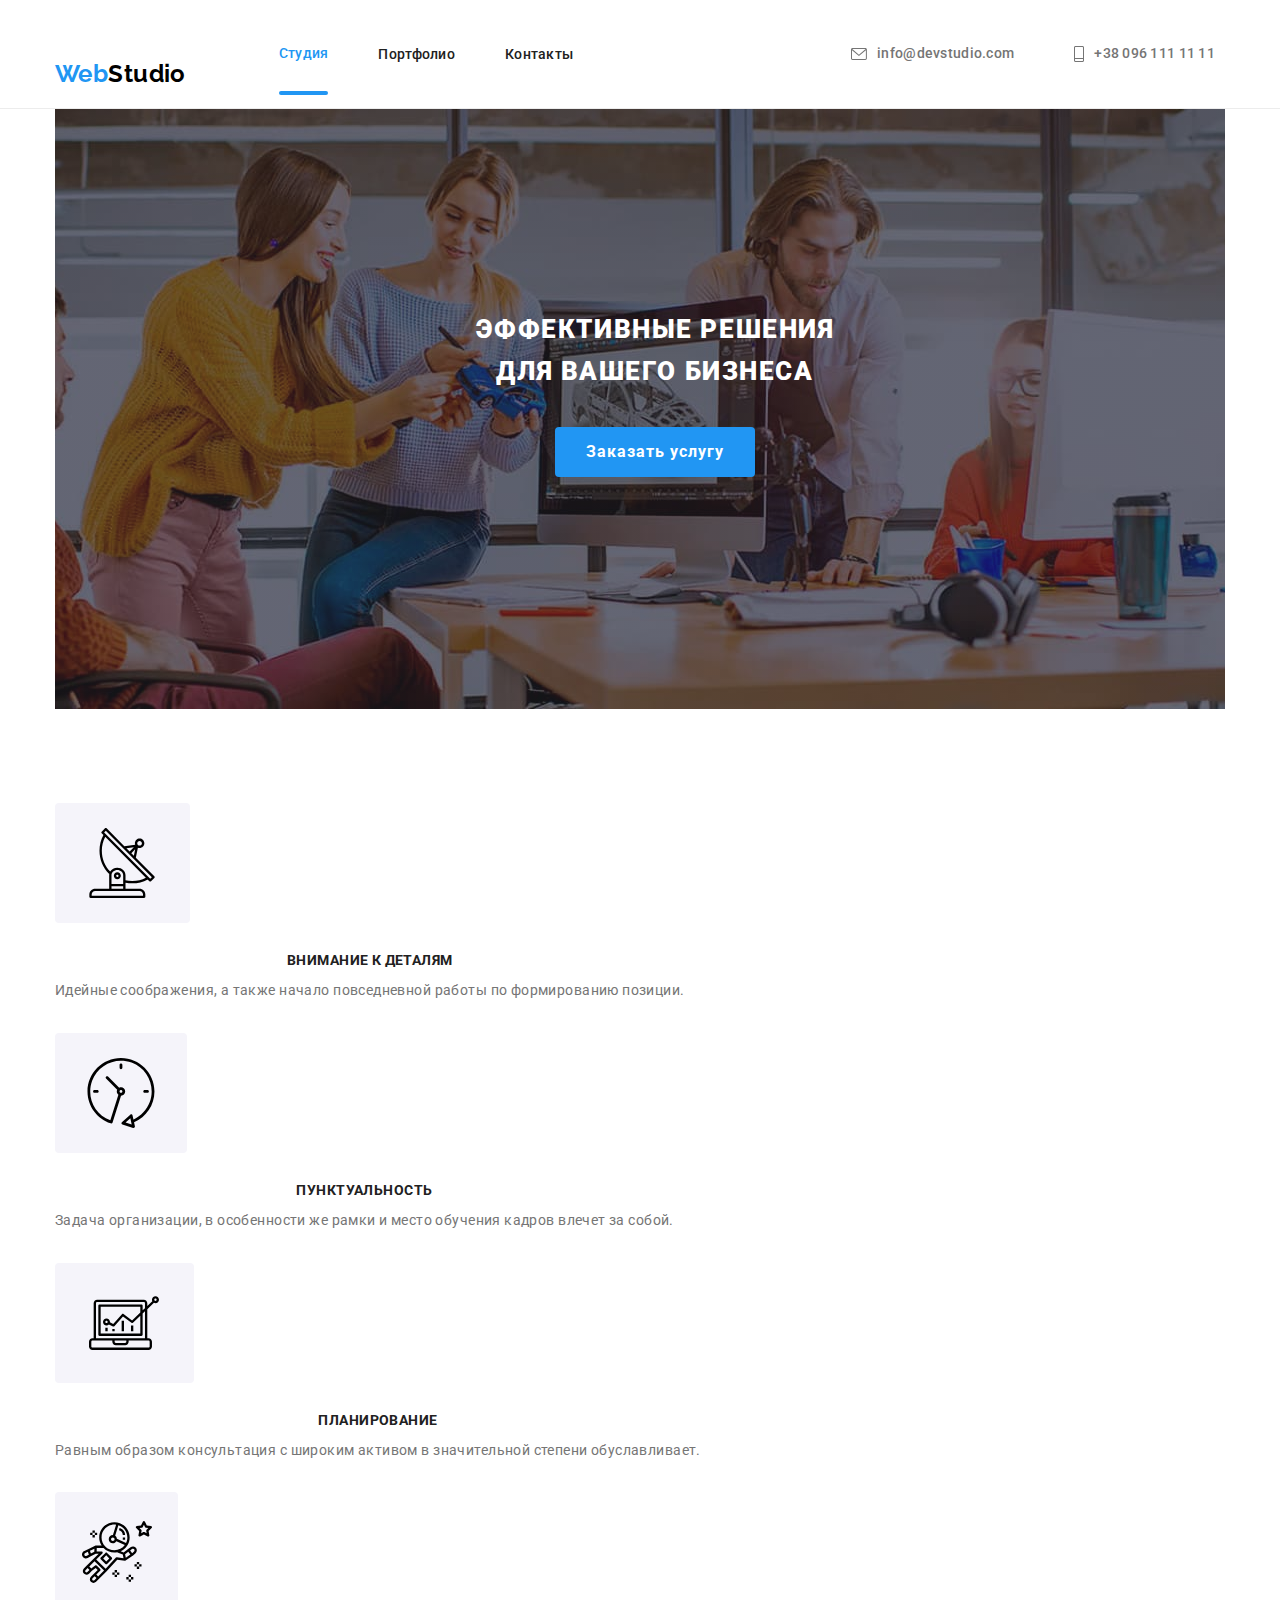
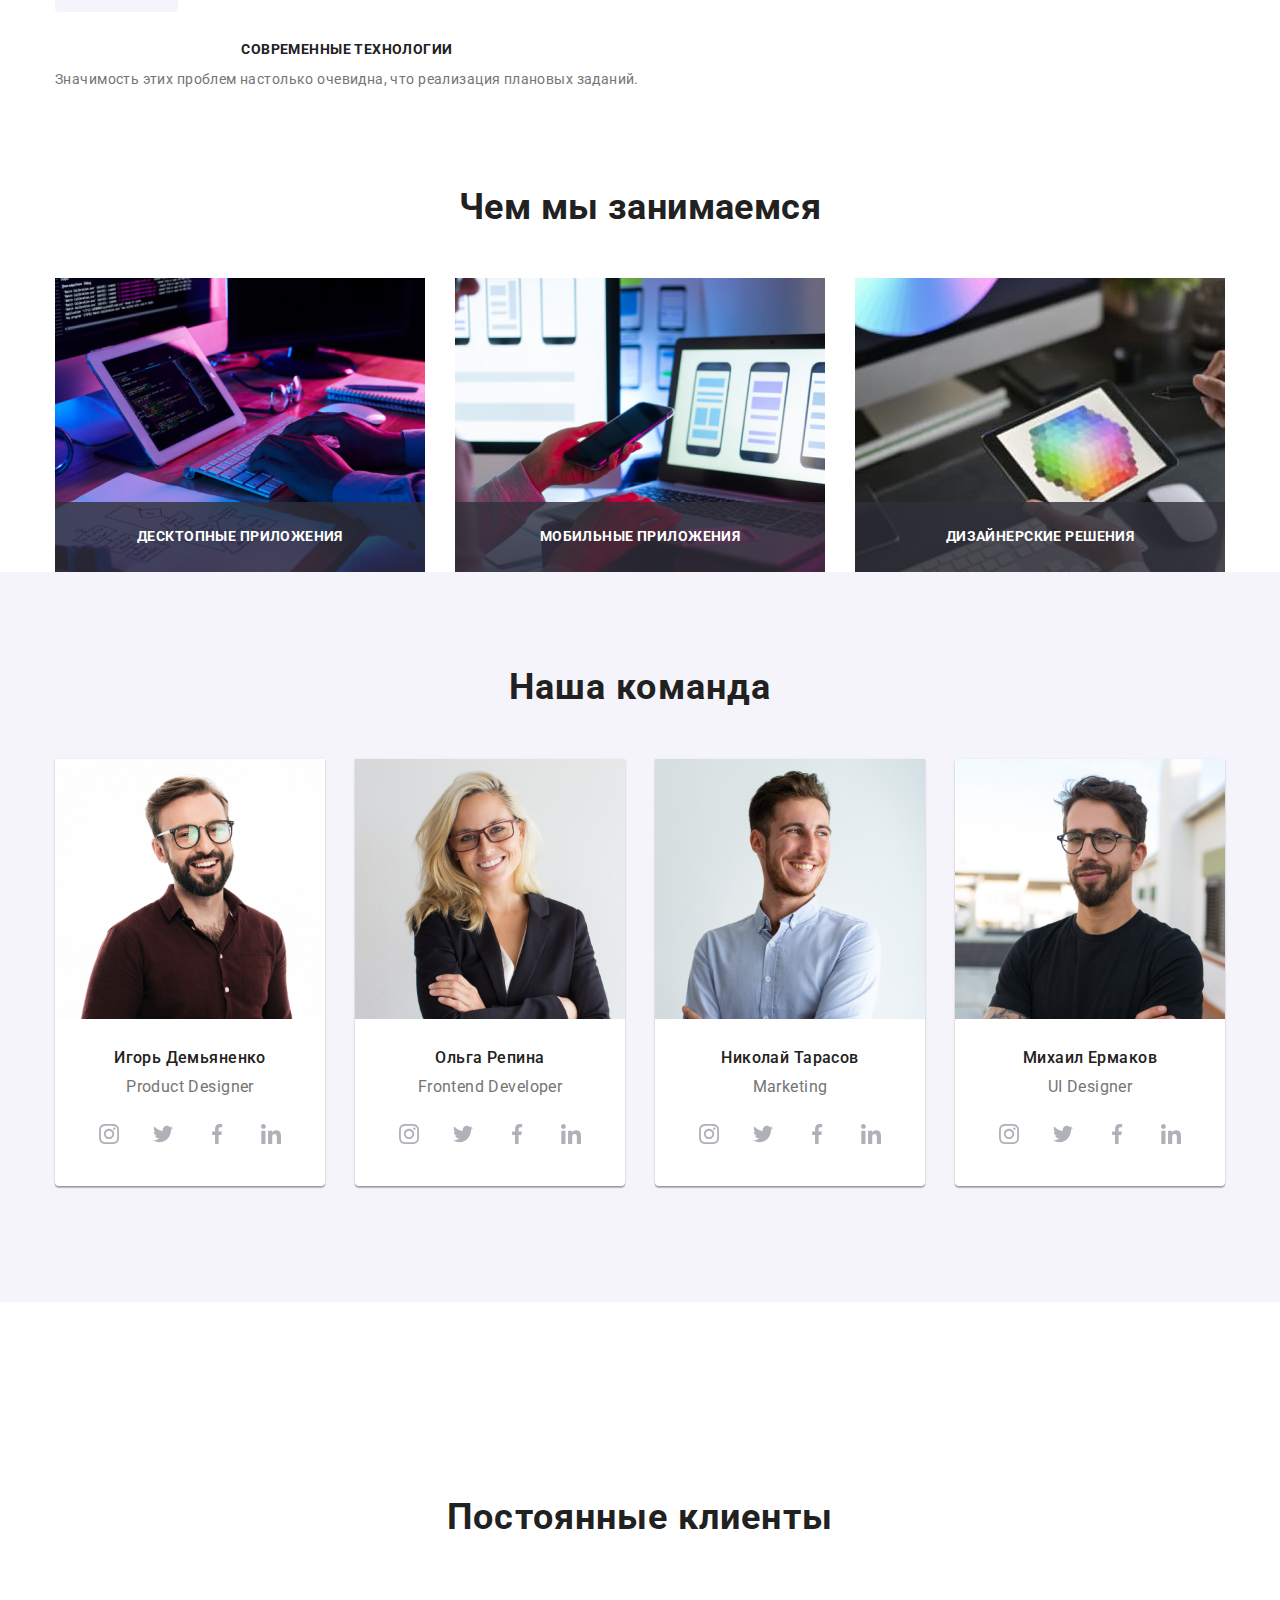
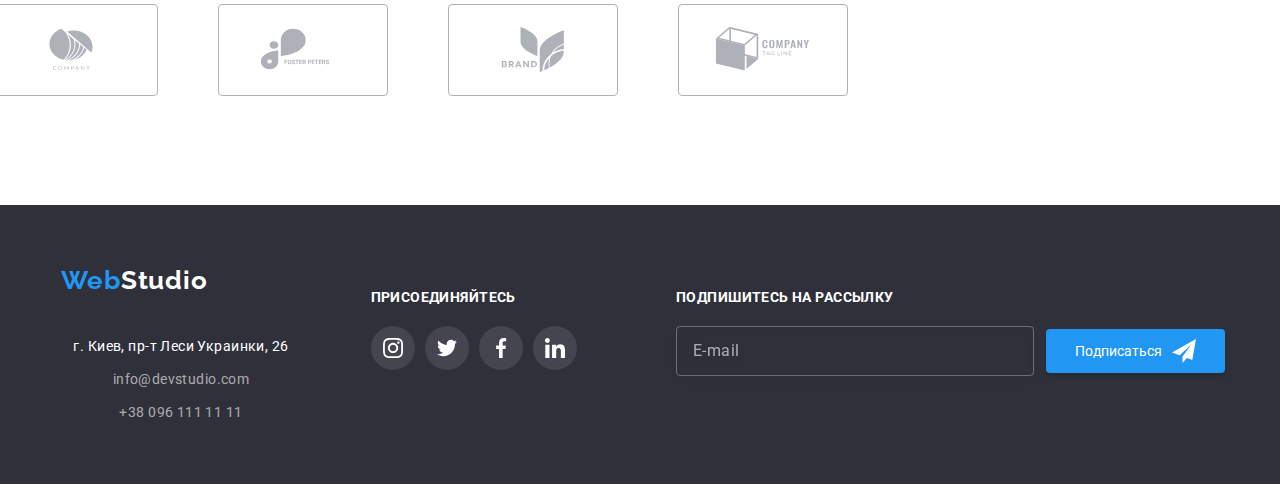
==== commit 066a7991: "update" ====
--- a/index.html
+++ b/index.html
@@ -354,7 +354,7 @@
             </div>
         </section>
         <section class="clients__section">
-            <div class="container">
+            <div class="clients-container">
                 <h2 class="clients__title">Постоянные клиенты</h2>
                 <ul class="clients__list">
                     <li class="clients__item">
--- a/css/main.min.css
+++ b/css/main.min.css
@@ -1 +1 @@
-.visually-hidden{position:absolute;white-space:nowrap;width:1px;height:1px;overflow:hidden;border:0;padding:0;clip:rect(0 0 0 0);-webkit-clip-path:inset(50%);clip-path:inset(50%);margin:-1px}.backdrop.is-hidden{opacity:0;pointer-events:none;visibility:hidden}:root{--primary-text-color: #212121;--title-text-color: #757575;--secondary-title-text-color: #000000;--accent-color: #2196F3;--secondary-accent-color: #188CE8;--white: #FFFFFF;--primary-background-color: #2F303A;--secondary-background-color: #F5F4FA;--grey: #AFB1B8;--timing-function: cubic-bezier(0.4, 0, 0.2, 1)}.container{width:100%;padding-right:15px;padding-left:15px;margin-left:auto;margin-right:auto}@media screen and (min-width: 480px){.container{width:480px;padding-right:0;padding-left:0}}@media screen and (min-width: 768px){.container{width:768px}}@media screen and (min-width: 1200px){.container{width:1200px}}.btn-group__button{gap:8px;border:none;color:var(--primary-text-color);background-color:var(--secondary-background-color);padding:6px 22px}.btn-group__button.primary{display:flex;align-items:center;cursor:pointer;font-family:inherit;font-weight:500;font-size:16px;line-height:1.6;text-align:center;border-radius:4px;margin-left:0px;min-width:73px;color:var(--white);background-color:var(--accent-color)}.btn-group{display:flex;align-items:center;justify-content:flex-start;flex-wrap:wrap;gap:8px;margin-bottom:40px}.btn-group:nth-last-child(3){margin-right:0px}@media screen and (min-width: 768px){.btn-group{justify-content:center;margin-bottom:30px}}@media screen and (min-width: 1200px){.btn-group{justify-content:center;margin-bottom:50px}}.btn-group .btn-group__button{cursor:pointer;font-family:inherit;font-weight:500;font-size:16px;line-height:1.6;text-align:center;padding:6px 22px;border-radius:4px;border:1px solid rgba(0,0,0,0);color:var(--primary-text-color);background-color:var(--secondary-background-color);transition:color 250ms var(--timing-function),background-color 250ms var(--timing-function)}.btn-group .btn-group__button:hover,.btn-group .btn-group__button:focus{color:var(--white);background-color:var(--accent-color);box-shadow:0px 4px 4px rgba(0,0,0,.15)}.contact-list{display:flex;align-items:center;gap:50px;margin-left:auto}@media screen and (min-width: 770px)and (max-width: 1200px){.contact-list{display:block;margin-top:21px;margin-bottom:21px}}.contact-list__item{display:flex;align-items:center;margin-right:10px;gap:10px}.contact-list__email{display:flex;align-items:center;font-weight:500;font-size:14px;line-height:1.14;letter-spacing:.02em;color:var(--title-text-color);fill:currentColor;transition:color 250ms var(--timing-function)}@media screen and (min-width: 770px)and (max-width: 1200px){.contact-list__email{margin-bottom:10px}}.contact-list__email:hover,.contact-list__email:focus{color:var(--accent-color)}.contact-list__icon-envelope{margin-right:10px}.contact-list__icon-envelope:hover,.contact-list__icon-envelope:focus{fill:var(--accent-color)}.contact-list__tel{display:flex;align-items:center;justify-content:center;font-weight:500;font-size:14px;line-height:1.14;letter-spacing:.02em;color:var(--title-text-color);fill:currentColor;transition:color 250ms var(--timing-function)}.contact-list__tel:hover,.contact-list__tel:focus{color:var(--accent-color)}.contact-list__icon-tel{margin-right:10px}.contact-list__icon-tel:hover,.contact-list__icon-tel:focus{fill:var(--accent-color)}.adress{font-style:normal}.adress__item:hover,.adress__item:focus{color:var(--accent-color)}.adress__list{display:flex;flex-direction:column;gap:9px}.adress__item{font-weight:400;font-size:14px;line-height:1.7;color:var(--white);transition:color 250ms var(--timing-function)}.adress__email-item:hover,.adress__email-item:focus{color:var(--accent-color)}.adress__email-item{font-weight:400;font-size:14px;line-height:1.7;color:rgba(255,255,255,.6);transition:color 250ms var(--timing-function)}.adress__tel-item:hover,.adress__tel-item:focus{color:var(--accent-color)}.adress__tel-item{font-weight:400;font-size:14px;line-height:1.7;color:rgba(255,255,255,.6);transition:color 250ms var(--timing-function)}.backdrop{position:fixed;top:0px;left:0px;width:100%;height:100%;background-color:rgba(0,0,0,.2);overflow-y:scroll}.modal{position:absolute;top:50%;left:50%;width:528px;min-height:581px;padding:40px;background-color:var(--white);box-shadow:0px 1px 3px rgba(0,0,0,.12),0px 1px 1px rgba(0,0,0,.14),0px 2px 1px rgba(0,0,0,.2);border-radius:4px;opacity:1;transform:translate(-50%, -50%) scale(1);transition:transform 250ms var(--timing-function),opacity 250ms var(--timing-function),visibility 250ms var(--timing-function)}@media screen and (min-width: 480px){.modal{position:absolute;top:50%;left:50%;transform:translate(-50%, -50%);max-width:450px;width:100%}}.backdrop.is-hidden .modal{transform:translate(-50%, -50%) scale(0.8)}.modal__close{width:18px;height:18px;background-color:rgba(0,0,0,0)}.modal__button:hover .modal__close,.modal__button:focus .modal__close{fill:var(--accent-color)}.modal__button{display:flex;width:30px;height:30px;border-radius:50%;border:1px solid rgba(0,0,0,.1);align-items:center;justify-content:center;background-color:var(--white);top:8px;right:8px;position:absolute;cursor:pointer;fill:var(--secondary-title-text-color);transition:fill 250ms var(--timing-function)}.modal__title{font-weight:700;font-size:20px;line-height:1.15;text-align:center;letter-spacing:.03em;color:var(--primary-text-color);margin-bottom:12px}.modal__form{width:100%}.checkbox__label{font-size:14px;line-height:1.71;letter-spacing:.03em;color:var(--title-text-color);display:flex;align-items:center}.checkbox__label::before{content:"";width:16px;height:15px;border:2px solid var(--primary-text-color);border-radius:4px;margin-right:7px;align-items:center;transition:background-color 250ms var(--timing-function)}.checkbox:checked+.checkbox__label::before{background-color:var(--accent-color);background-image:url("../images3/icon check-2.svg");background-repeat:no-repeat;background-position:center;background-size:contain;background-origin:border-box;border-color:var(--accent-color)}.checkbox__accent{color:var(--accent-color);border-bottom:1px solid var(--accent-color);cursor:pointer;margin-left:5px;display:inline-block}.checkbox__accent:hover .checkbox__accent:focus{color:var(--accent-color)}.submit{font-weight:700;font-size:16px;line-height:1.88;display:flex;align-items:center;text-align:center;letter-spacing:.06em;width:200px;height:50px;display:block;margin-right:auto;margin-left:auto;padding-top:10px;padding-bottom:10px;padding-left:56px;padding-right:55px;color:var(--white);background-color:var(--accent-color);box-shadow:0px 4px 4px rgba(0,0,0,.15);border-radius:4px;cursor:pointer;border:none;transition:background-color 250ms var(--timing-function)}.submit:hover .submit:focus{background-color:#188ce8}.social__link{display:flex;width:44px;height:44px;border-radius:50%;align-items:center;justify-content:center;fill:currentColor;color:var(--grey);transition:color 250ms var(--timing-function),background-color 250ms var(--timing-function)}.social__link:hover,.social__link:focus{background-color:var(--accent-color);color:var(--white)}.social{display:flex;align-items:center;justify-content:center;gap:10px;margin-top:0px;margin-left:auto;margin-right:auto}.social__item{display:flex;align-items:center;justify-content:center;width:44px;height:44px;border-radius:50%;background-color:var(--white);fill:var(--grey);cursor:pointer}.social__item .one{width:44px;border-radius:50%}.media{gap:10px}.media__link{display:flex;width:44px;height:44px;border-radius:50%;align-items:center;justify-content:center;background-color:rgba(255,255,255,.1);fill:currentColor;color:var(--white);transition:background-color 250ms var(--timing-function)}.media__icon{fill:var(--white)}.media__link:hover,.media__link:focus{background-color:var(--accent-color)}.work__title{display:flex;font-weight:700;font-size:36px;line-height:1.17;text-align:center;justify-content:center;margin-right:auto;margin-bottom:50px;color:var(--primary-text-color)}@media screen and (max-width: 768px){.work__title{display:none}}.team__title{margin-bottom:30px;font-weight:700;font-size:28px;line-height:1.18;text-align:center;letter-spacing:.03em;color:var(--primary-text-color)}@media screen and (max-width: 767px){.team__title{display:none}}@media screen and (min-width: 1200px){.team__title{margin-bottom:50px;font-size:36px}}.clients__title{margin-bottom:30px;font-weight:700;font-size:28px;line-height:1.18;text-align:center;letter-spacing:.03em;color:var(--primary-text-color)}@media screen and (min-width: 1200px){.clients__title{margin-bottom:50px;font-size:36px}}.data{left:7px;bottom:10px;margin-bottom:20px}.data__form-input{width:100%;height:40px;border:1px solid rgba(33,33,33,.2);border-radius:4px;font:inherit;transition:border 250ms var(--timing-function);padding-left:42px}.data__form-input:focus{outline-color:var(--accent-color)}.data__form-input:focus+.data__icon{fill:var(--accent-color)}.data__icon{position:absolute;width:18px;height:18px;top:50%;left:12px;fill:var(--primary-text-color);transform:translateY(-50%);transition:fill 250ms var(--timing-function)}.data__input-wrap{position:relative}.comment__form{font-weight:400;font-size:12px;line-height:1.17;letter-spacing:.01em;width:100%;height:138px;border:1px solid rgba(33,33,33,.2);border-radius:4px;resize:none;padding-top:12px;padding-left:16px}.comment__form:focus{outline-color:var(--accent-color)}.subscription__input{width:358px;height:50px;border:1px solid rgba(255,255,255,.3);filter:drop-shadow(0px 4px 4px rgba(0, 0, 0, 0.15));border-radius:4px;background-color:rgba(0,0,0,0)}.header .logo{color:var(--secondary-title-text-color);font-family:"Raleway",sans-serif;text-decoration:none;font-weight:700;font-size:24px;line-height:1.17}.logo{padding-top:16px;padding-bottom:16px;margin-right:88px}@media screen and (min-width: 1200px){.logo{margin-right:93px}}.logo__accent{color:var(--accent-color)}.footer .logo{font-weight:700;font-size:26px;line-height:1.17;text-align:center;letter-spacing:.03em;color:var(--white);display:inline-block;margin-bottom:20px;font-family:"Raleway",sans-serif;text-decoration:none;background:var(--primary-background-color)}body{font-size:14px;font-family:"Roboto",sans-serif;letter-spacing:.03em;color:var(--primary-text-color);background-color:var(--white)}*,*:before,*:after{padding:0px;margin:0px;box-sizing:border-box}ul{list-style:none;padding:0px;margin:0px}h1,h2,h3,h4,h5,h6,p{margin-top:0px;margin-bottom:0px}img{display:block;width:100%;height:auto;max-width:100%}a{text-decoration:none}.galery{padding-top:94px;padding-bottom:94px}.galery-container{padding-left:15px;padding-right:15px;margin-left:auto;margin-left:auto}.galery-title-hidden{display:none}.product__title{margin-bottom:4px;font-weight:700;font-size:18px;line-height:2;letter-spacing:.06em;color:var(--primary-text-color)}.product__name{flex-grow:1;padding-top:20px;padding-bottom:20px;padding-left:24px;padding-right:24px;border:1px solid #eee}.galery-list__item{width:100%;border-radius:4px}@media screen and (min-width: 480px){.galery-list__item{width:100%}}@media screen and (min-width: 768px){.galery-list__item{width:calc((100% - 30px)/2)}}@media screen and (min-width: 1200px){.galery-list__item{width:calc((100% - 60px)/3)}}.galery-list__item:nth-child(3){margin-right:0px}.galery-list__item:nth-last-child(3){margin-bottom:0px}.galery-list{display:flex;flex-direction:column;justify-content:flex-start;height:100%;gap:30px}.product__work{font-weight:400;font-size:16px;line-height:1.9;color:var(--title-text-color)}.galery-list__photo{display:block;text-decoration:none;transition:box-shadow 250ms var(--timing-function)}.galery-list__photo:hover,.galery-list__photo:focus{box-shadow:0px 4px 4px rgba(0,0,0,.15)}.product__text{position:absolute;top:0;left:0;width:100%;height:100%;color:var(--white);background-color:rgba(33,150,243,.9);transform:translateY(100%);transition:transform 250ms cubic-bezier(0.4, 0, 0.2, 1);padding:63px 24px}.product__overlay{font-weight:400;font-size:18px;line-height:1.56;letter-spacing:.03em;text-align:start}.product{position:relative;overflow:hidden}.galery-list__photo:hover .product__text,.galery-list__photo:focus .product__text{transform:translateY(0%)}.footer{width:100%;margin-bottom:0px;background:var(--primary-background-color)}footer.container{display:flex;align-items:center;justify-content:center}@media screen and (max-width: 480px){footer.container{align-items:center;justify-content:center;flex-direction:column}}@media screen and (max-width: 768px){footer.container{display:flex;flex-wrap:wrap}}@media screen and (min-width: 1170px){footer.container{width:1170px}}.footer-container{padding:60px,0px;display:flex;align-items:center;justify-content:center;flex-direction:column}@media screen and (max-width: 1199px){.footer-container{display:block;justify-content:center}}@media screen and (min-width: 1200px){.footer-container{display:flex;flex-direction:row;align-items:center;justify-content:center;margin-right:auto;margin-left:auto}}.locate{margin-right:70px}@media screen and (min-width: 480px){.locate{display:flex;flex-direction:column;align-items:center;justify-content:center}}@media screen and (min-width: 768px){.locate{display:flex;flex-direction:column;justify-content:center;align-items:center;margin-left:auto;margin-right:auto}}@media screen and (min-width: 1200px){.locate{margin-right:70px;padding-top:60px;padding-bottom:60px}}@media screen and (min-width: 768px){.adress{display:block;margin-bottom:0}}.header{position:relative;border-bottom:1px solid #ececec}header.container{align-items:center;justify-content:space-between}.header-container{align-items:center}@media screen and (max-width: 769px){.main-navigation{display:none}}@media screen and (min-width: 770px){.main-navigation{display:flex;align-items:center;justify-content:space-between}}.navigation{display:flex;align-items:center}@media screen and (min-width: 770px){.navigation{display:flex;align-items:center;justify-content:space-between}}.navigation-list__link{font-weight:500;font-size:14px;line-height:1.14;letter-spacing:.02em;color:var(--primary-text-color);transition:color 250ms var(--timing-function)}.navigation-list__link:hover,.navigation-list__link:focus{color:var(--accent-color)}.navigation-list{display:flex;align-items:center;justify-content:space-between;gap:50px}.current{display:block;padding-top:32px;padding-bottom:32px;color:var(--accent-color);position:relative}.current::after{position:absolute;content:"";display:block;width:100%;height:4px;border-radius:2px;background:var(--accent-color);left:0px;bottom:-1px;transition:background 250ms var(--timing-function),color 250ms var(--timing-function)}.hero{width:100%;height:600px;margin-left:auto;margin-right:auto;background-color:#c4c4c4;background-image:linear-gradient(to right, rgba(47, 48, 58, 0.4), rgba(47, 48, 58, 0.4)),url("../images2/hero.jpg");background-size:cover;background-repeat:no-repeat;background-position:center;text-align:center;padding-top:200px;padding-bottom:200px}@media screen and (min-width: 480px){.hero{width:450px}}@media screen and (min-width: 768px){.hero{width:738px}}@media screen and (min-width: 1170px){.hero{width:1170px}}.hero__title{width:360px;font-weight:900;font-size:26px;line-height:1.6;letter-spacing:.06em;text-transform:uppercase;margin-bottom:35px;margin-left:auto;margin-right:auto;color:var(--white)}.hero__button-primary{font-family:inherit;cursor:pointer;font-weight:700;font-size:16px;line-height:1.88;display:flex;align-items:center;text-align:center;letter-spacing:.06em;padding:10px 22px;margin-bottom:0px;margin-left:auto;margin-right:auto;width:200px;justify-content:center;color:var(--white);background-color:var(--accent-color);border:none;border-radius:4px;transition:background-color 250ms var(--timing-function),color 250ms var(--timing-function)}.hero__button-primary:hover,.hero__button-primary:focus{background:var(--secondary-accent-color);color:var(--white)}.team{padding-top:94px;padding-bottom:94px;background-color:var(--secondary-background-color);margin-bottom:100px}.team__list{width:100%;display:flex;flex-wrap:wrap;align-items:center;gap:30px}.card{background-color:var(--white);box-shadow:0px 1px 3px rgba(0,0,0,.12),0px 1px 1px rgba(0,0,0,.14),0px 2px 1px rgba(0,0,0,.2);border-radius:0px 0px 4px 4px}@media screen and (min-width: 480px){.card{width:100%;margin-bottom:22px}}@media screen and (min-width: 768px){.card{width:calc((100% - 30px)/2);padding-left:15;padding-right:15;padding-top:123;padding-bottom:60}}@media screen and (min-width: 1200px){.card{width:calc((100% - 90px)/4)}}.card__images{margin-bottom:130px}.card__name{padding-top:30px;padding-bottom:30px;padding-right:30px;padding-left:30px}.card__title{margin-bottom:10px;align-content:center;justify-content:center;font-weight:500;font-size:16px;line-height:1.18;text-align:center;color:var(--primary-text-color)}.card__text{font-weight:400;font-size:16px;line-height:1.18;text-align:center;color:var(--title-text-color);margin-bottom:16px}.clients__section{padding-top:60px;padding-bottom:60px}@media screen and (min-width: 1200px){.clients__section{padding-top:94px;padding-bottom:94px}}.clients__title{margin-bottom:30px;font-size:28px;line-height:1.17;text-align:center;font-weight:700;letter-spacing:.03em}@media screen and (min-width: 1200px){.clients__title{margin-bottom:50px;font-size:36px;line-height:1.17}}.clients__list{margin:-15px}@media screen and (min-width: 480px){.clients__list{width:calc((100% - 30px)/2);padding:15px 60px;display:flex;flex-wrap:wrap}}@media screen and (min-width: 768px){.clients__list{width:calc((100% - 60px)/3);display:flex;flex-wrap:wrap;padding:15px 60px}}@media screen and (min-width: 1200px){.clients__list{display:flex;gap:30px;flex-wrap:nowrap}}.clients__item{margin:15px}.clients__link{display:flex;align-items:center;justify-content:center;width:170px;height:92px;border:1px solid #afb1b8;border-radius:4px;fill:currentColor;color:var(--grey);transition:color 250ms var(--timing-function)}.clients__link:hover,.clients__link:focus{border:1px solid var(--accent-color);fill:var(--accent-color)}.clients__logo:hover,.clients__logo:focus{background-color:var(--white);fill:var(--accent-color)}.work{padding-top:0px}@media screen and (max-width: 770px){.work{display:none}}.work__list{display:flex;align-items:center;justify-content:space-between;gap:30px}.specifics{position:relative}.specifics__text{position:absolute;bottom:0px;display:flex;text-align:center;justify-content:center;width:100%;height:70px;background:rgba(47,48,58,.8)}.specifics__name{font-weight:700;font-size:14px;line-height:1.14;text-align:center;padding-top:27px;padding-bottom:27px;letter-spacing:.03em;text-transform:uppercase;color:var(--white)}.subscription-box{display:flex;align-items:center;justify-content:center}@media screen and (min-width: 1200px){.subscription-box{display:flex;flex-direction:row;align-items:center;justify-content:center}}.subscription{display:block;justify-content:center;gap:12px}@media screen and (min-width: 1200px){.subscription{padding-top:72px;padding-bottom:94px}}.subscription__title{font-weight:700;font-size:14px;line-height:1.14;letter-spacing:.03em;text-transform:uppercase;padding-top:0px;padding-bottom:0px;margin-bottom:20px;color:var(--white)}@media screen and (max-width: 768px){.subscription__title{text-align:center}}.subscription__btn{flex-direction:column;align-items:center;justify-content:center;gap:12px}.subscription__button{display:flex;align-items:center;justify-content:center;background:var(--accent-color);color:var(--white);box-shadow:0px 4px 4px rgba(0,0,0,.15);border-radius:4px;border:none;padding:10px 29px;margin-top:20px;margin-left:auto;margin-right:auto}.subscription__icon{margin-left:10px;align-self:center;fill:var(--white)}.subscription__input::-moz-placeholder{width:47px;height:20px;left:831px;top:2802px;font-weight:400;font-size:16px;line-height:1.25;align-items:center;letter-spacing:.03em;color:rgba(255,255,255,.6);padding-left:16px}.subscription__input:-ms-input-placeholder{width:47px;height:20px;left:831px;top:2802px;font-weight:400;font-size:16px;line-height:1.25;align-items:center;letter-spacing:.03em;color:rgba(255,255,255,.6);padding-left:16px}.subscription__input::placeholder{width:47px;height:20px;left:831px;top:2802px;font-weight:400;font-size:16px;line-height:1.25;align-items:center;letter-spacing:.03em;color:rgba(255,255,255,.6);padding-left:16px}.features{padding-top:94px;padding-bottom:94px;margin-bottom:0px;background-color:var(--white)}.features .container{display:flex;align-items:center;justify-content:space-between}.features-list__list{display:flex;flex-wrap:wrap;gap:30px}.features-list__icon{display:flex;align-items:center;justify-content:center;height:120px;margin-bottom:30px;background:var(--secondary-background-color);border-radius:4px;background-position:center}@media screen and (min-width: 768px){.features-list__icon{width:calc((100% - 30px)/2)}}@media screen and (min-width: 1200px){.features-list__icon{width:calc((100% - 90px)/4)}}.features-list__title{font-weight:700;font-size:14px;line-height:1.14;letter-spacing:.03em;text-align:center;text-transform:uppercase;margin-bottom:10px;color:var(--primary-text-color)}.features-list__text{font-weight:400;font-size:14px;line-height:1.7;text-align:start;margin-top:0px;color:var(--title-text-color)}.item:not(:last-child){margin-right:30px}.join{margin-right:93px}@media screen and (max-width: 480px){.join{display:inline-block;margin-right:auto;margin-left:auto;margin-bottom:60px}}@media screen and (max-width: 768px){.join{display:flex;flex-direction:column;align-items:center;justify-items:center}}@media screen and (min-width: 1200px){.join{padding-top:72px;padding-bottom:100px}}.locate-join{margin-left:auto;margin-right:auto}@media screen and (max-width: 480px){.locate-join{display:flex;flex-direction:column}}@media screen and (min-width: 768px){.locate-join{display:flex;align-items:center;justify-items:center}}.join__title{font-weight:700;font-size:14px;line-height:1.14;letter-spacing:.03em;text-transform:uppercase;color:var(--white);padding-top:0px;padding-bottom:0px;margin-bottom:20px}@media screen and (max-width: 768px){.join__title{text-align:center}}.join__list{display:flex;align-items:center;justify-content:space-around;gap:10px}@media screen and (max-width: 480px){.join__list{display:flex;align-items:center;justify-items:center}}@media screen and (min-width: 768px){.join__list{display:flex;align-items:center;justify-items:center}}.logo-box{display:flex;text-align:center;justify-content:space}@media screen and (min-width: 770px){.logo-box{display:none}}.menu-open-button{margin-left:auto;width:40px;height:40px;padding-top:10px;padding-bottom:10px}.menu-container{display:flex;flex-direction:column;position:fixed;top:0;left:0;width:100vw;height:100vh;padding:48px 40px;background-color:#fff;z-index:999;transform:translateX(100%);transition:transform 250ms ease-in-out}.menu-container.is-open{transform:translateX(0)}.menu-close-button{position:absolute;top:10px;right:10px;width:40px;height:40px;display:block;margin-left:auto;margin-bottom:5px;background-color:rgba(0,0,0,0);fill:var(--primary-text-color);border:none}.menu-close-button:hover,.menu-close-button:focus{fill:var(--accent-color)}.mob-menu-navigation{margin-bottom:302px}.mob-menu-list{display:flex;flex-direction:column;gap:32px}.mob-menu__link{font-weight:500;font-size:40px;line-height:1.18;letter-spacing:.02em;color:var(--primary-text-color)}.current-mob,.mob-menu__link:hover,.mob-menu__link:focus{color:var(--accent-color)}.mobile-box{display:flex;flex-direction:column;gap:64px;margin-top:auto}.mob-menu-contact__item{margin-bottom:32px}.mob-menu-contact__tel{font-weight:500;font-size:34px;line-height:.85;letter-spacing:.02em;color:var(--accent-color);margin-bottom:64px}@media screen and (min-width: 480px){.mob-menu-contact__tel{font-size:34px}}.mob-menu-contact__email{font-weight:500;font-size:24px;line-height:1.17;letter-spacing:.02em;color:var(--title-text-color)}.mob-menu-social{font-weight:500;font-size:18px;line-height:22px;letter-spacing:.02em;color:var(--accent-color)}.mob-menu-social__list{display:flex;gap:20px}.mob-menu-social__item:not(:last-child)::after{content:"";height:22px;width:1px;position:absolute;background-color:rgba(33,33,33,.2);right:-10px}.mob-menu-social__item{position:relative}/*# sourceMappingURL=main.min.css.map */+.visually-hidden{position:absolute;white-space:nowrap;width:1px;height:1px;overflow:hidden;border:0;padding:0;clip:rect(0 0 0 0);-webkit-clip-path:inset(50%);clip-path:inset(50%);margin:-1px}.backdrop.is-hidden{opacity:0;pointer-events:none;visibility:hidden}:root{--primary-text-color: #212121;--title-text-color: #757575;--secondary-title-text-color: #000000;--accent-color: #2196F3;--secondary-accent-color: #188CE8;--white: #FFFFFF;--primary-background-color: #2F303A;--secondary-background-color: #F5F4FA;--grey: #AFB1B8;--timing-function: cubic-bezier(0.4, 0, 0.2, 1)}.container{width:100%;padding-right:15px;padding-left:15px;margin-left:auto;margin-right:auto}@media screen and (min-width: 480px){.container{width:480px}}@media screen and (min-width: 768px){.container{width:768px}}@media screen and (min-width: 1200px){.container{width:1200px}}.btn-group__button{gap:8px;border:none;color:var(--primary-text-color);background-color:var(--secondary-background-color);padding:6px 22px}.btn-group__button.primary{display:flex;align-items:center;cursor:pointer;font-family:inherit;font-weight:500;font-size:16px;line-height:1.6;text-align:center;border-radius:4px;margin-left:0px;min-width:73px;color:var(--white);background-color:var(--accent-color)}.btn-group{display:flex;align-items:center;justify-content:flex-start;flex-wrap:wrap;gap:8px;margin-bottom:40px}.btn-group:nth-last-child(3){margin-right:0px}@media screen and (min-width: 768px){.btn-group{justify-content:center;margin-bottom:30px}}@media screen and (min-width: 1200px){.btn-group{justify-content:center;margin-bottom:50px}}.btn-group .btn-group__button{cursor:pointer;font-family:inherit;font-weight:500;font-size:16px;line-height:1.6;text-align:center;padding:6px 22px;border-radius:4px;border:1px solid rgba(0,0,0,0);color:var(--primary-text-color);background-color:var(--secondary-background-color);transition:color 250ms var(--timing-function),background-color 250ms var(--timing-function)}.btn-group .btn-group__button:hover,.btn-group .btn-group__button:focus{color:var(--white);background-color:var(--accent-color);box-shadow:0px 4px 4px rgba(0,0,0,.15)}.contact-list{display:flex;align-items:center;gap:50px;margin-left:auto}@media screen and (min-width: 770px)and (max-width: 1200px){.contact-list{display:block;margin-top:21px;margin-bottom:21px}}.contact-list__item{display:flex;align-items:center;margin-right:10px;gap:10px}.contact-list__email{display:flex;align-items:center;font-weight:500;font-size:14px;line-height:1.14;letter-spacing:.02em;color:var(--title-text-color);fill:currentColor;transition:color 250ms var(--timing-function)}@media screen and (min-width: 770px)and (max-width: 1200px){.contact-list__email{margin-bottom:10px}}.contact-list__email:hover,.contact-list__email:focus{color:var(--accent-color)}.contact-list__icon-envelope{margin-right:10px}.contact-list__icon-envelope:hover,.contact-list__icon-envelope:focus{fill:var(--accent-color)}.contact-list__tel{display:flex;align-items:center;justify-content:center;font-weight:500;font-size:14px;line-height:1.14;letter-spacing:.02em;color:var(--title-text-color);fill:currentColor;transition:color 250ms var(--timing-function)}.contact-list__tel:hover,.contact-list__tel:focus{color:var(--accent-color)}.contact-list__icon-tel{margin-right:10px}.contact-list__icon-tel:hover,.contact-list__icon-tel:focus{fill:var(--accent-color)}.adress{font-style:normal}.adress__item:hover,.adress__item:focus{color:var(--accent-color)}.adress__list{display:flex;flex-direction:column;align-items:center;justify-content:center;gap:9px}.adress__item{font-weight:400;font-size:14px;line-height:1.7;color:var(--white);transition:color 250ms var(--timing-function)}.adress__email-item:hover,.adress__email-item:focus{color:var(--accent-color)}.adress__email-item{font-weight:400;font-size:14px;line-height:1.7;color:rgba(255,255,255,.6);transition:color 250ms var(--timing-function)}.adress__tel-item:hover,.adress__tel-item:focus{color:var(--accent-color)}.adress__tel-item{font-weight:400;font-size:14px;line-height:1.7;color:rgba(255,255,255,.6);transition:color 250ms var(--timing-function)}.backdrop{position:fixed;top:0px;left:0px;width:100%;height:100%;background-color:rgba(0,0,0,.2);overflow-y:scroll}.modal{position:absolute;top:50%;left:50%;width:528px;min-height:581px;padding:40px;background-color:var(--white);box-shadow:0px 1px 3px rgba(0,0,0,.12),0px 1px 1px rgba(0,0,0,.14),0px 2px 1px rgba(0,0,0,.2);border-radius:4px;opacity:1;transform:translate(-50%, -50%) scale(1);transition:transform 250ms var(--timing-function),opacity 250ms var(--timing-function),visibility 250ms var(--timing-function)}@media screen and (min-width: 480px){.modal{position:absolute;top:50%;left:50%;transform:translate(-50%, -50%);max-width:450px;width:100%}}.backdrop.is-hidden .modal{transform:translate(-50%, -50%) scale(0.8)}.modal__close{width:18px;height:18px;background-color:rgba(0,0,0,0)}.modal__button:hover .modal__close,.modal__button:focus .modal__close{fill:var(--accent-color)}.modal__button{display:flex;width:30px;height:30px;border-radius:50%;border:1px solid rgba(0,0,0,.1);align-items:center;justify-content:center;background-color:var(--white);top:8px;right:8px;position:absolute;cursor:pointer;fill:var(--secondary-title-text-color);transition:fill 250ms var(--timing-function)}.modal__title{font-weight:700;font-size:20px;line-height:1.15;text-align:center;letter-spacing:.03em;color:var(--primary-text-color);margin-bottom:12px}.modal__form{width:100%}.checkbox__label{font-size:14px;line-height:1.71;letter-spacing:.03em;color:var(--title-text-color);display:flex;align-items:center}.checkbox__label::before{content:"";width:16px;height:15px;border:2px solid var(--primary-text-color);border-radius:4px;margin-right:7px;align-items:center;transition:background-color 250ms var(--timing-function)}.checkbox:checked+.checkbox__label::before{background-color:var(--accent-color);background-image:url("../images3/icon check-2.svg");background-repeat:no-repeat;background-position:center;background-size:contain;background-origin:border-box;border-color:var(--accent-color)}.checkbox__accent{color:var(--accent-color);border-bottom:1px solid var(--accent-color);cursor:pointer;margin-left:5px;display:inline-block}.checkbox__accent:hover .checkbox__accent:focus{color:var(--accent-color)}.submit{font-weight:700;font-size:16px;line-height:1.88;display:flex;align-items:center;text-align:center;letter-spacing:.06em;width:200px;height:50px;display:block;margin-right:auto;margin-left:auto;padding-top:10px;padding-bottom:10px;padding-left:56px;padding-right:55px;color:var(--white);background-color:var(--accent-color);box-shadow:0px 4px 4px rgba(0,0,0,.15);border-radius:4px;cursor:pointer;border:none;transition:background-color 250ms var(--timing-function)}.submit:hover .submit:focus{background-color:#188ce8}.social__link{display:flex;width:44px;height:44px;border-radius:50%;align-items:center;justify-content:center;fill:currentColor;color:var(--grey);transition:color 250ms var(--timing-function),background-color 250ms var(--timing-function)}.social__link:hover,.social__link:focus{background-color:var(--accent-color);color:var(--white)}.social{display:flex;align-items:center;justify-content:center;gap:10px;margin-top:0px;margin-left:auto;margin-right:auto}.social__item{display:flex;align-items:center;justify-content:center;width:44px;height:44px;border-radius:50%;background-color:var(--white);fill:var(--grey);cursor:pointer}.social__item .one{width:44px;border-radius:50%}.media{gap:10px}.media__link{display:flex;width:44px;height:44px;border-radius:50%;align-items:center;justify-content:center;background-color:rgba(255,255,255,.1);fill:currentColor;color:var(--white);transition:background-color 250ms var(--timing-function)}.media__icon{fill:var(--white)}.media__link:hover,.media__link:focus{background-color:var(--accent-color)}.work__title{display:flex;font-weight:700;font-size:36px;line-height:1.17;text-align:center;justify-content:center;margin-right:auto;margin-bottom:50px;color:var(--primary-text-color)}@media screen and (max-width: 768px){.work__title{display:none}}.team__title{margin-bottom:30px;font-weight:700;font-size:28px;line-height:1.18;text-align:center;letter-spacing:.03em;color:var(--primary-text-color)}@media screen and (max-width: 767px){.team__title{display:none}}@media screen and (min-width: 1200px){.team__title{margin-bottom:50px;font-size:36px}}.clients__title{margin-bottom:30px;font-weight:700;font-size:28px;line-height:1.18;text-align:center;letter-spacing:.03em;color:var(--primary-text-color)}@media screen and (min-width: 1200px){.clients__title{margin-bottom:50px;font-size:36px}}.data{left:7px;bottom:10px;margin-bottom:20px}.data__form-input{width:100%;height:40px;border:1px solid rgba(33,33,33,.2);border-radius:4px;font:inherit;transition:border 250ms var(--timing-function);padding-left:42px}.data__form-input:focus{outline-color:var(--accent-color)}.data__form-input:focus+.data__icon{fill:var(--accent-color)}.data__icon{position:absolute;width:18px;height:18px;top:50%;left:12px;fill:var(--primary-text-color);transform:translateY(-50%);transition:fill 250ms var(--timing-function)}.data__input-wrap{position:relative}.comment__form{font-weight:400;font-size:12px;line-height:1.17;letter-spacing:.01em;width:100%;height:138px;border:1px solid rgba(33,33,33,.2);border-radius:4px;resize:none;padding-top:12px;padding-left:16px}.comment__form:focus{outline-color:var(--accent-color)}.header .logo{color:var(--secondary-title-text-color);font-family:"Raleway",sans-serif;text-decoration:none;font-weight:700;font-size:24px;line-height:1.17}.logo{padding-top:16px;padding-bottom:16px}@media screen and (min-width: 480px){.logo{padding-top:60px;padding-bottom:20px}}@media screen and (min-width: 770px){.logo{margin-right:88px}}@media screen and (min-width: 1200px){.logo{margin-right:93px}}.logo__accent{color:var(--accent-color)}.footer .logo{font-weight:700;font-size:26px;line-height:1.17;text-align:center;letter-spacing:.03em;color:var(--white);display:inline-block;margin-bottom:20px;font-family:"Raleway",sans-serif;text-decoration:none;background:var(--primary-background-color)}body{font-size:14px;font-family:"Roboto",sans-serif;letter-spacing:.03em;color:var(--primary-text-color);background-color:var(--white)}*,*:before,*:after{padding:0px;margin:0px;box-sizing:border-box}ul{list-style:none;padding:0px;margin:0px}h1,h2,h3,h4,h5,h6,p{margin-top:0px;margin-bottom:0px}img{display:block;width:100%;height:auto;max-width:100%}a{text-decoration:none}.galery{padding-top:94px;padding-bottom:94px}.galery-container{padding-left:15px;padding-right:15px;margin-left:auto;margin-left:auto}.galery-title-hidden{display:none}.product__title{margin-bottom:4px;font-weight:700;font-size:18px;line-height:2;letter-spacing:.06em;color:var(--primary-text-color)}.product__name{flex-grow:1;padding-top:20px;padding-bottom:20px;padding-left:24px;padding-right:24px;border:1px solid #eee}.galery-list__item{width:100%;border-radius:4px}@media screen and (min-width: 480px){.galery-list__item{width:100%}}@media screen and (min-width: 768px){.galery-list__item{width:calc((100% - 30px)/2)}}@media screen and (min-width: 1200px){.galery-list__item{width:calc((100% - 60px)/3)}}.galery-list__item:nth-child(3){margin-right:0px}.galery-list__item:nth-last-child(3){margin-bottom:0px}.galery-list{display:flex;flex-direction:column;justify-content:flex-start;height:100%;gap:30px}.product__work{font-weight:400;font-size:16px;line-height:1.9;color:var(--title-text-color)}.galery-list__photo{display:block;text-decoration:none;transition:box-shadow 250ms var(--timing-function)}.galery-list__photo:hover,.galery-list__photo:focus{box-shadow:0px 4px 4px rgba(0,0,0,.15)}.product__text{position:absolute;top:0;left:0;width:100%;height:100%;color:var(--white);background-color:rgba(33,150,243,.9);transform:translateY(100%);transition:transform 250ms cubic-bezier(0.4, 0, 0.2, 1);padding:63px 24px}.product__overlay{font-weight:400;font-size:18px;line-height:1.56;letter-spacing:.03em;text-align:start}.product{position:relative;overflow:hidden}.galery-list__photo:hover .product__text,.galery-list__photo:focus .product__text{transform:translateY(0%)}.footer{width:100%;margin-bottom:0px;background:var(--primary-background-color)}footer.container{display:flex;align-items:center;justify-content:center}@media screen and (max-width: 480px){footer.container{align-items:center;justify-content:center;flex-direction:column}}@media screen and (max-width: 768px){footer.container{display:flex;flex-wrap:wrap}}@media screen and (min-width: 1170px){footer.container{width:1170px}}.footer-container{padding:60px,0px;display:flex;align-items:center;justify-content:center;flex-direction:column}@media screen and (max-width: 1199px){.footer-container{display:block;justify-content:center}}@media screen and (min-width: 1200px){.footer-container{display:flex;flex-direction:row;align-items:center;justify-content:center}}.locate{display:flex;flex-direction:column;align-items:center;justify-content:center}@media screen and (max-width: 480px){.locate{margin-bottom:60px;margin-left:auto;margin-right:auto}}@media screen and (min-width: 768px){.locate{display:flex;flex-direction:column;justify-content:center;align-items:center;margin-right:70px}}@media screen and (min-width: 1200px){.locate{padding-bottom:60px}}@media screen and (min-width: 480px){.adress{margin-left:auto;margin-right:auto}}@media screen and (min-width: 768px){.adress{display:block;margin-bottom:0}}.header{position:relative;border-bottom:1px solid #ececec}header.container{align-items:center;justify-content:space-between}.header-container{align-items:center}@media screen and (max-width: 769px){.main-navigation{display:none}}@media screen and (min-width: 770px){.main-navigation{display:flex;align-items:center;justify-content:space-between}}.navigation{display:flex;align-items:center}@media screen and (min-width: 770px){.navigation{display:flex;align-items:center;justify-content:space-between}}.navigation-list__link{font-weight:500;font-size:14px;line-height:1.14;letter-spacing:.02em;color:var(--primary-text-color);transition:color 250ms var(--timing-function)}.navigation-list__link:hover,.navigation-list__link:focus{color:var(--accent-color)}.navigation-list{display:flex;align-items:center;justify-content:space-between;gap:50px}.current{display:block;padding-top:32px;padding-bottom:32px;color:var(--accent-color);position:relative}.current::after{position:absolute;content:"";display:block;width:100%;height:4px;border-radius:2px;background:var(--accent-color);left:0px;bottom:-1px;transition:background 250ms var(--timing-function),color 250ms var(--timing-function)}.hero{width:100%;height:600px;margin-left:auto;margin-right:auto;background-color:#c4c4c4;background-image:linear-gradient(to right, rgba(47, 48, 58, 0.4), rgba(47, 48, 58, 0.4)),url("../images2/hero.jpg");background-size:cover;background-repeat:no-repeat;background-position:center;text-align:center;padding-top:200px;padding-bottom:200px}@media screen and (min-width: 480px){.hero{width:450px}}@media screen and (min-width: 768px){.hero{width:738px}}@media screen and (min-width: 1170px){.hero{width:1170px}}.hero__title{width:360px;font-weight:900;font-size:26px;line-height:1.6;letter-spacing:.06em;text-transform:uppercase;margin-bottom:35px;margin-left:auto;margin-right:auto;color:var(--white)}.hero__button-primary{font-family:inherit;cursor:pointer;font-weight:700;font-size:16px;line-height:1.88;display:flex;align-items:center;text-align:center;letter-spacing:.06em;padding:10px 22px;margin-bottom:0px;margin-left:auto;margin-right:auto;width:200px;justify-content:center;color:var(--white);background-color:var(--accent-color);border:none;border-radius:4px;transition:background-color 250ms var(--timing-function),color 250ms var(--timing-function)}.hero__button-primary:hover,.hero__button-primary:focus{background:var(--secondary-accent-color);color:var(--white)}.team{padding-top:94px;padding-bottom:94px;background-color:var(--secondary-background-color);margin-bottom:100px}.team__list{width:100%;display:flex;flex-wrap:wrap;align-items:center;gap:30px}.card{background-color:var(--white);box-shadow:0px 1px 3px rgba(0,0,0,.12),0px 1px 1px rgba(0,0,0,.14),0px 2px 1px rgba(0,0,0,.2);border-radius:0px 0px 4px 4px}@media screen and (min-width: 480px){.card{width:100%;margin-bottom:22px}}@media screen and (min-width: 768px){.card{width:calc((100% - 30px)/2);padding-left:15;padding-right:15;padding-top:123;padding-bottom:60}}@media screen and (min-width: 1200px){.card{width:calc((100% - 90px)/4)}}.card__images{margin-bottom:130px}.card__name{padding-top:30px;padding-bottom:30px;padding-right:30px;padding-left:30px}.card__title{margin-bottom:10px;align-content:center;justify-content:center;font-weight:500;font-size:16px;line-height:1.18;text-align:center;color:var(--primary-text-color)}.card__text{font-weight:400;font-size:16px;line-height:1.18;text-align:center;color:var(--title-text-color);margin-bottom:16px}.clients__section{padding-top:60px 0px}@media screen and (min-width: 1200px){.clients__section{padding-top:94px;padding-bottom:94px}}.clients__title{margin-bottom:30px;font-size:28px;line-height:1.17;text-align:center;font-weight:700;letter-spacing:.03em}@media screen and (min-width: 1200px){.clients__title{margin-bottom:50px;font-size:36px;line-height:1.17}}.clients__list{display:flex;align-items:center;justify-content:center;flex-wrap:wrap;margin:-15px}@media screen and (min-width: 480px){.clients__list{width:calc((100% - 30px)/2);padding:15px 60px;flex-wrap:wrap}}@media screen and (min-width: 768px){.clients__list{width:calc((100% - 60px)/3);flex-wrap:wrap;padding:15px 60px}}@media screen and (min-width: 1200px){.clients__list{gap:30px;flex-wrap:nowrap}}.clients__item{margin:15px}.clients__link{display:flex;align-items:center;justify-content:center;width:170px;height:92px;border:1px solid #afb1b8;border-radius:4px;fill:currentColor;color:var(--grey);transition:color 250ms var(--timing-function)}.clients__link:hover,.clients__link:focus{border:1px solid var(--accent-color);fill:var(--accent-color)}.clients__logo:hover,.clients__logo:focus{background-color:var(--white);fill:var(--accent-color)}.work{padding-top:0px}@media screen and (max-width: 770px){.work{display:none}}.work__list{display:flex;align-items:center;justify-content:space-between;gap:30px}.specifics{position:relative}.specifics__text{position:absolute;bottom:0px;display:flex;text-align:center;justify-content:center;width:100%;height:70px;background:rgba(47,48,58,.8)}.specifics__name{font-weight:700;font-size:14px;line-height:1.14;text-align:center;padding-top:27px;padding-bottom:27px;letter-spacing:.03em;text-transform:uppercase;color:var(--white)}@media screen and (min-width: 1200px){.subscription-box{display:flex;flex-direction:row;align-items:center;justify-content:center}}.subscription{display:block;justify-content:center;gap:12px}@media screen and (min-width: 1200px){.subscription{padding-top:72px;padding-bottom:94px}}.subscription__title{font-weight:700;font-size:14px;line-height:1.14;letter-spacing:.03em;text-transform:uppercase;padding-top:0px;padding-bottom:0px;margin-bottom:20px;color:var(--white)}@media screen and (max-width: 768px){.subscription__title{text-align:center}}.subscription__btn{flex-direction:column;align-items:center;justify-content:center;gap:12px}@media screen and (min-width: 1200px){.subscription__btn{display:flex;flex-direction:row;align-items:center;justify-content:center}}.subscription__button{display:flex;align-items:center;justify-content:center;background:var(--accent-color);color:var(--white);box-shadow:0px 4px 4px rgba(0,0,0,.15);border-radius:4px;border:none;padding:10px 29px;margin-top:20px;margin-left:auto;margin-right:auto}@media screen and (min-width: 1200px){.subscription__button{margin-top:0px}}.subscription__icon{margin-left:10px;align-self:center;fill:var(--white)}.subscription__input{width:358px;height:50px;filter:drop-shadow(rgba(0, 0, 0, 0.15) 0px 4px 4px);background-color:rgba(0,0,0,0);border-width:1px;border-style:solid;border-color:rgba(255,255,255,.3);-o-border-image:initial;border-image:initial;border-radius:4px}@media screen and (min-width: 480px){.subscription__input{margin-left:auto;margin-right:auto}}.subscription__input::-moz-placeholder{width:47px;height:20px;left:831px;top:2802px;font-weight:400;font-size:16px;line-height:1.25;align-items:center;letter-spacing:.03em;color:rgba(255,255,255,.6);padding-left:16px}.subscription__input:-ms-input-placeholder{width:47px;height:20px;left:831px;top:2802px;font-weight:400;font-size:16px;line-height:1.25;align-items:center;letter-spacing:.03em;color:rgba(255,255,255,.6);padding-left:16px}.subscription__input::placeholder{width:47px;height:20px;left:831px;top:2802px;font-weight:400;font-size:16px;line-height:1.25;align-items:center;letter-spacing:.03em;color:rgba(255,255,255,.6);padding-left:16px}.features{padding-top:94px;padding-bottom:94px;margin-bottom:0px;background-color:var(--white)}.features .container{display:flex;align-items:center;justify-content:space-between}.features-list__list{display:flex;flex-wrap:wrap;gap:30px}.features-list__icon{display:flex;align-items:center;justify-content:center;height:120px;margin-bottom:30px;background:var(--secondary-background-color);border-radius:4px;background-position:center}@media screen and (min-width: 768px){.features-list__icon{width:calc((100% - 30px)/2)}}@media screen and (min-width: 1200px){.features-list__icon{width:calc((100% - 90px)/4)}}.features-list__title{font-weight:700;font-size:14px;line-height:1.14;letter-spacing:.03em;text-align:center;text-transform:uppercase;margin-bottom:10px;color:var(--primary-text-color)}.features-list__text{font-weight:400;font-size:14px;line-height:1.7;text-align:start;margin-top:0px;color:var(--title-text-color)}.item:not(:last-child){margin-right:30px}.join{margin-right:93px}@media screen and (max-width: 480px){.join{display:inline-block;margin-right:auto;margin-left:auto;margin-bottom:60px}}@media screen and (max-width: 768px){.join{display:flex;flex-direction:column;align-items:center;justify-items:center}}@media screen and (min-width: 1200px){.join{padding-top:72px;padding-bottom:100px}}.locate-join{margin-left:auto;margin-right:auto}@media screen and (max-width: 480px){.locate-join{display:flex;flex-direction:column}}@media screen and (min-width: 768px){.locate-join{display:flex;align-items:center;justify-items:center}}.join__title{font-weight:700;font-size:14px;line-height:1.14;letter-spacing:.03em;text-transform:uppercase;color:var(--white);padding-top:0px;padding-bottom:0px;margin-bottom:20px}@media screen and (max-width: 768px){.join__title{text-align:center}}.join__list{display:flex;align-items:center;justify-content:space-around;gap:10px}@media screen and (max-width: 480px){.join__list{display:flex;align-items:center;justify-items:center}}@media screen and (min-width: 768px){.join__list{display:flex;align-items:center;justify-items:center}}.logo-box{display:flex;text-align:center;justify-content:space}@media screen and (min-width: 770px){.logo-box{display:none}}.menu-open-button{margin-left:auto;width:40px;height:40px;padding-top:10px;padding-bottom:10px}.menu-container{display:flex;flex-direction:column;position:fixed;top:0;left:0;width:100vw;height:100vh;padding:48px 40px;background-color:#fff;z-index:999;transform:translateX(100%);transition:transform 250ms ease-in-out}.menu-container.is-open{transform:translateX(0)}.menu-close-button{position:absolute;top:10px;right:10px;width:40px;height:40px;display:block;margin-left:auto;margin-bottom:5px;background-color:rgba(0,0,0,0);fill:var(--primary-text-color);border:none}.menu-close-button:hover,.menu-close-button:focus{fill:var(--accent-color)}.mob-menu-navigation{margin-bottom:302px}.mob-menu-list{display:flex;flex-direction:column;gap:32px}.mob-menu__link{font-weight:500;font-size:40px;line-height:1.18;letter-spacing:.02em;color:var(--primary-text-color)}.current-mob,.mob-menu__link:hover,.mob-menu__link:focus{color:var(--accent-color)}.mobile-box{display:flex;flex-direction:column;gap:64px;margin-top:auto}.mob-menu-contact__item{margin-bottom:32px}.mob-menu-contact__tel{font-weight:500;font-size:34px;line-height:.85;letter-spacing:.02em;color:var(--accent-color);margin-bottom:64px}@media screen and (min-width: 480px){.mob-menu-contact__tel{font-size:34px}}.mob-menu-contact__email{font-weight:500;font-size:24px;line-height:1.17;letter-spacing:.02em;color:var(--title-text-color)}.mob-menu-social{font-weight:500;font-size:18px;line-height:22px;letter-spacing:.02em;color:var(--accent-color)}.mob-menu-social__list{display:flex;gap:20px}.mob-menu-social__item:not(:last-child)::after{content:"";height:22px;width:1px;position:absolute;background-color:rgba(33,33,33,.2);right:-10px}.mob-menu-social__item{position:relative}/*# sourceMappingURL=main.min.css.map */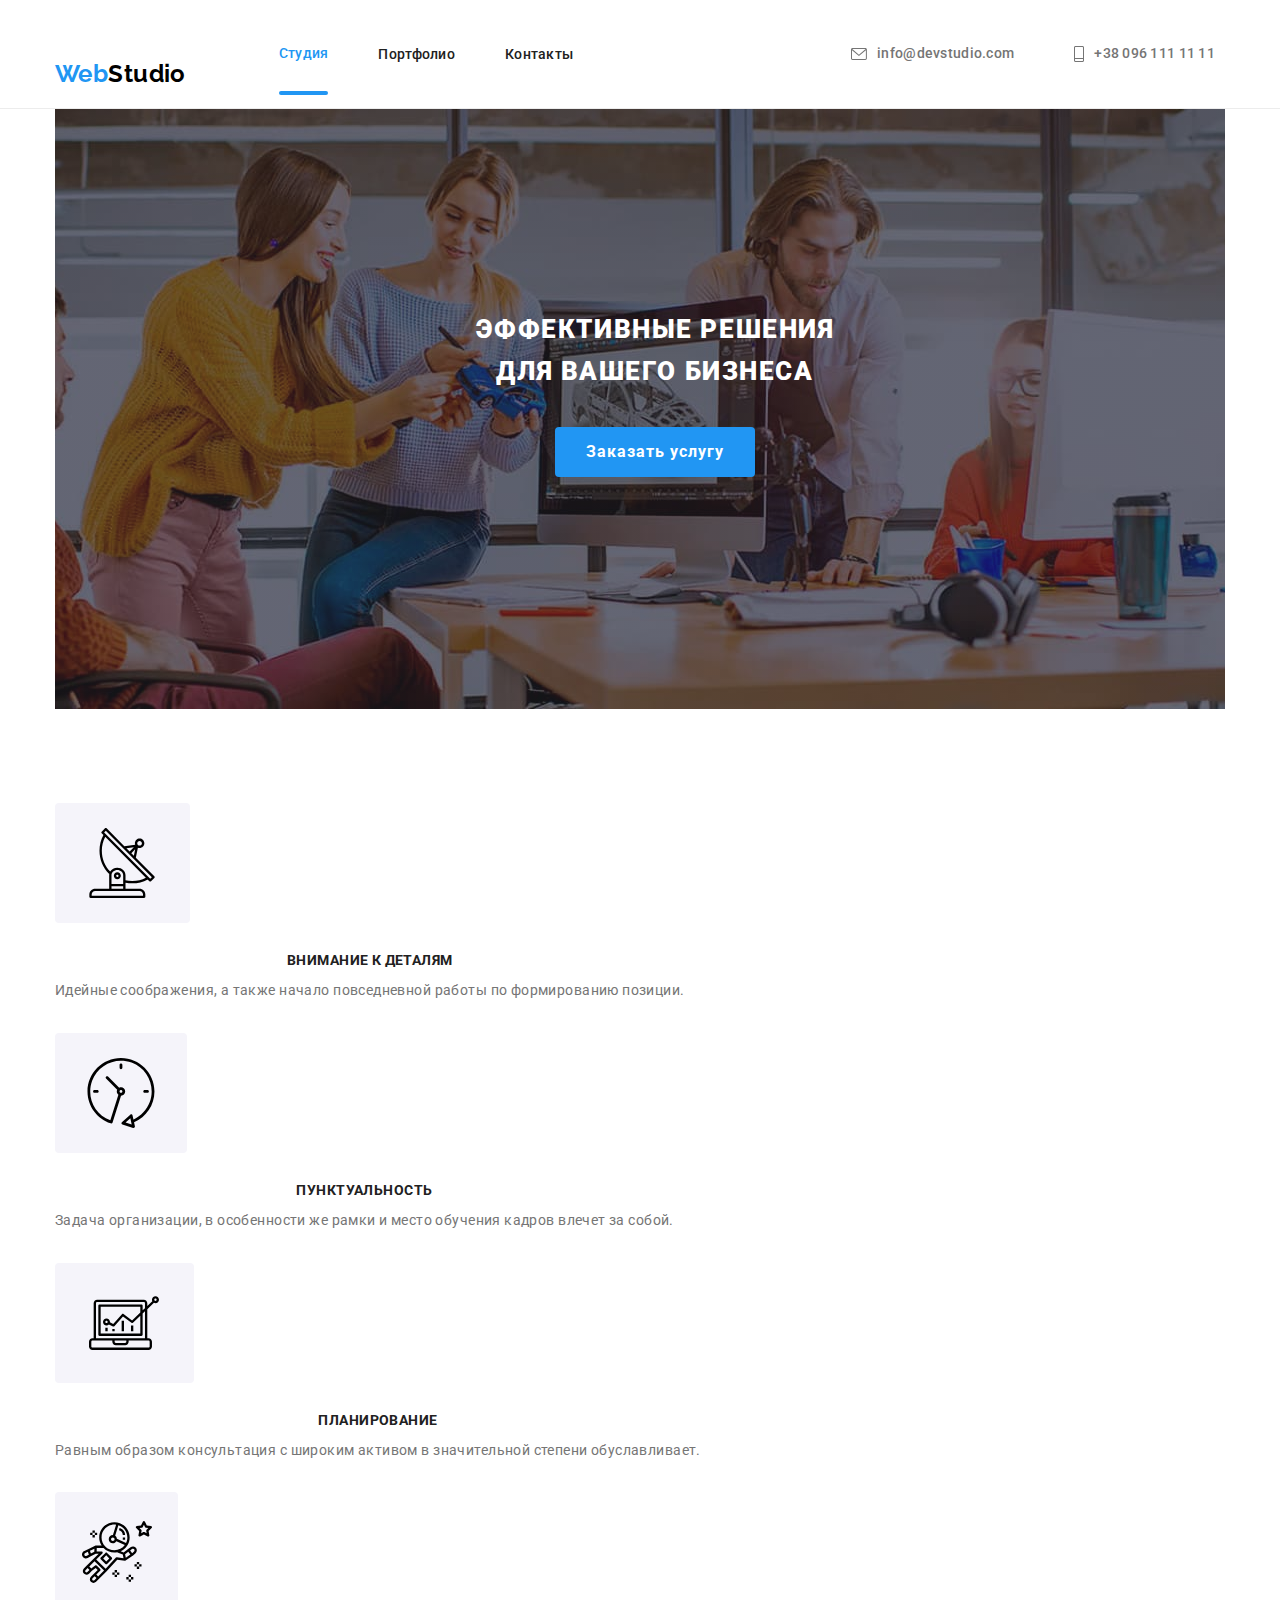
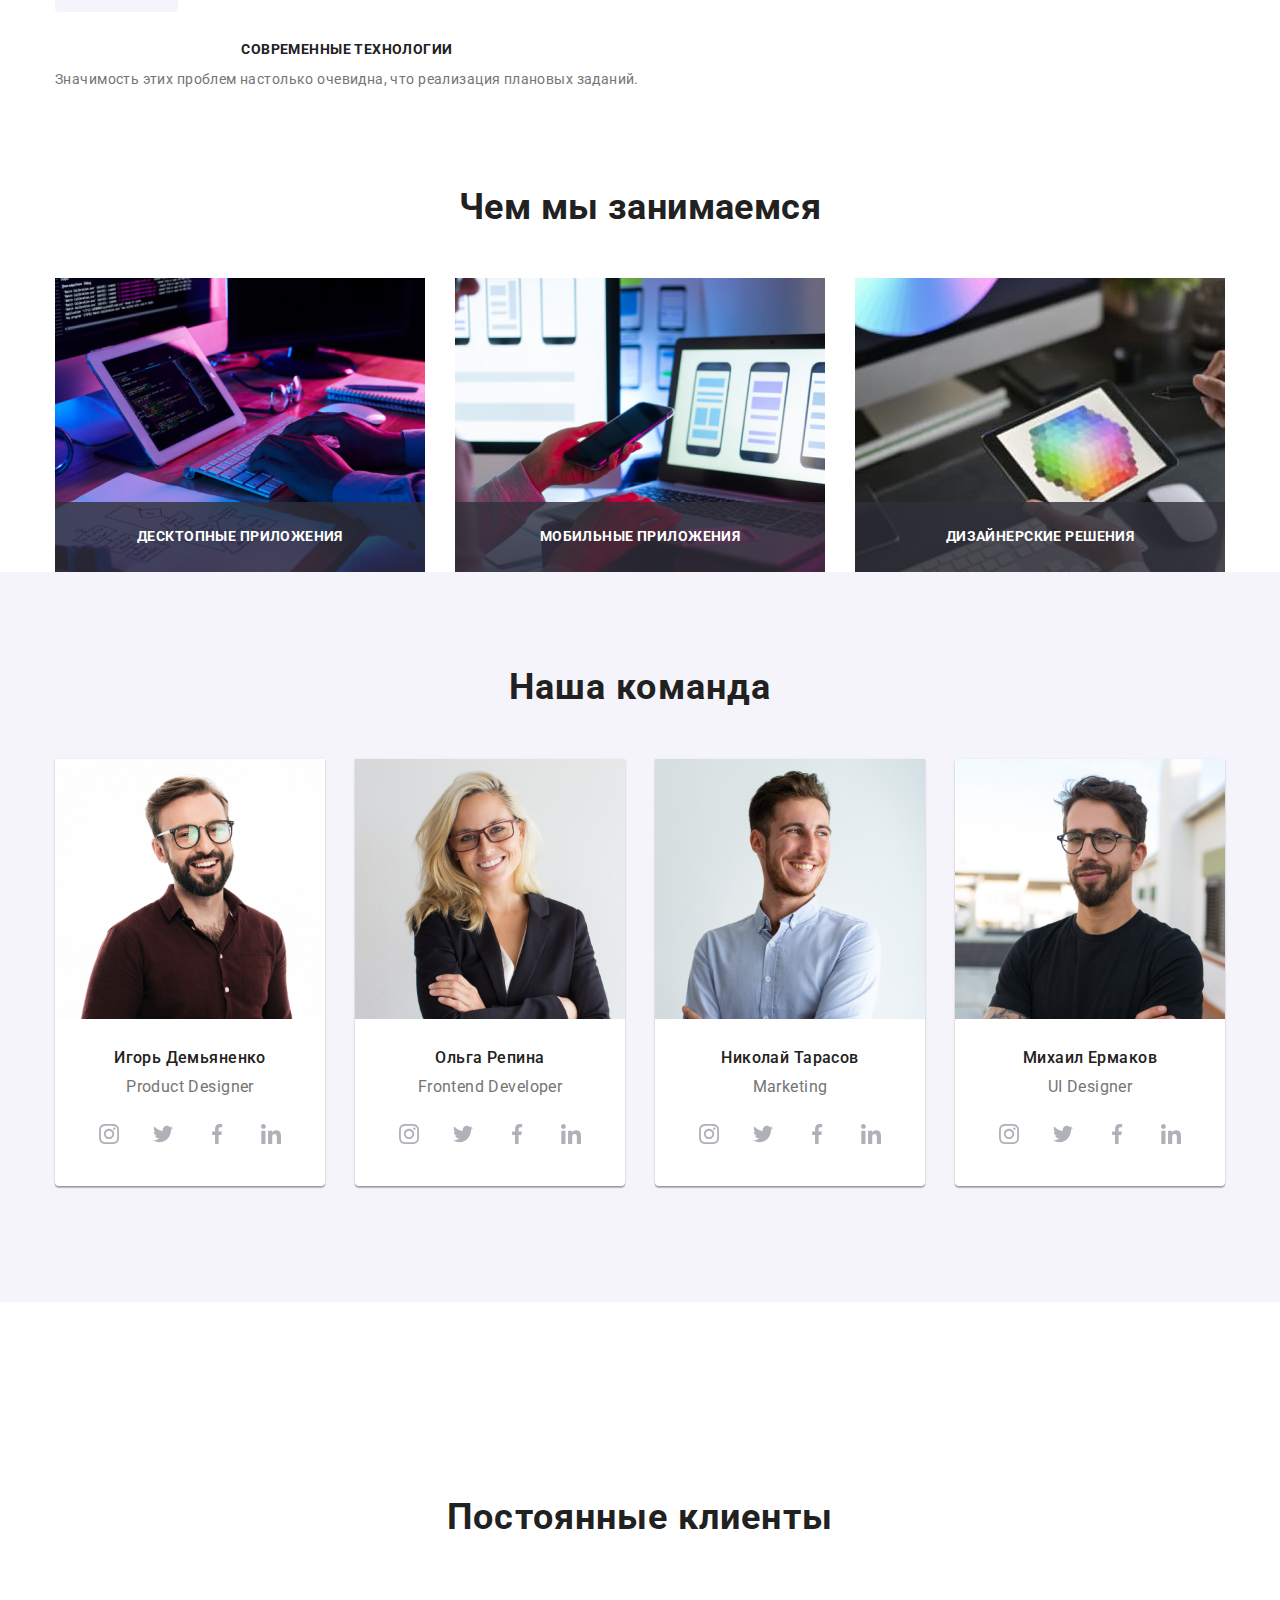
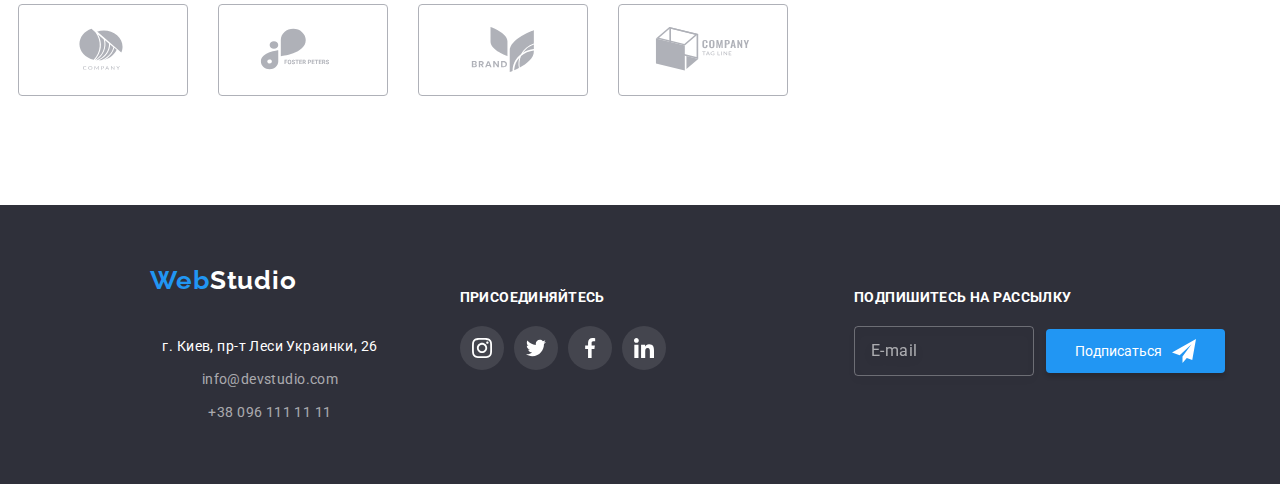
==== commit eab3092f: "update" ====
--- a/index.html
+++ b/index.html
@@ -472,7 +472,7 @@
         </div>
     </footer>
     <!-- Модальное окно -->
-    <!-- <div class="backdrop is-hidden" data-modal>
+    <div class="backdrop is-hidden" data-modal>
         <div class="modal">
             <button data-modal-close class="modal__button" type="button">
                 <svg class="modal__close" width="18px" height="18px">
@@ -522,7 +522,7 @@
                 <button class="submit" type="submit">Отправить</button>
             </form>
         </div>
-    </div> -->
+    </div>
     <script src="./js/modal.js"></script>
     <script src="./js/menu.js"></script>
 </body>
--- a/css/main.min.css
+++ b/css/main.min.css
@@ -1 +1 @@
-.visually-hidden{position:absolute;white-space:nowrap;width:1px;height:1px;overflow:hidden;border:0;padding:0;clip:rect(0 0 0 0);-webkit-clip-path:inset(50%);clip-path:inset(50%);margin:-1px}.backdrop.is-hidden{opacity:0;pointer-events:none;visibility:hidden}:root{--primary-text-color: #212121;--title-text-color: #757575;--secondary-title-text-color: #000000;--accent-color: #2196F3;--secondary-accent-color: #188CE8;--white: #FFFFFF;--primary-background-color: #2F303A;--secondary-background-color: #F5F4FA;--grey: #AFB1B8;--timing-function: cubic-bezier(0.4, 0, 0.2, 1)}.container{width:100%;padding-right:15px;padding-left:15px;margin-left:auto;margin-right:auto}@media screen and (min-width: 480px){.container{width:480px}}@media screen and (min-width: 768px){.container{width:768px}}@media screen and (min-width: 1200px){.container{width:1200px}}.btn-group__button{gap:8px;border:none;color:var(--primary-text-color);background-color:var(--secondary-background-color);padding:6px 22px}.btn-group__button.primary{display:flex;align-items:center;cursor:pointer;font-family:inherit;font-weight:500;font-size:16px;line-height:1.6;text-align:center;border-radius:4px;margin-left:0px;min-width:73px;color:var(--white);background-color:var(--accent-color)}.btn-group{display:flex;align-items:center;justify-content:flex-start;flex-wrap:wrap;gap:8px;margin-bottom:40px}.btn-group:nth-last-child(3){margin-right:0px}@media screen and (min-width: 768px){.btn-group{justify-content:center;margin-bottom:30px}}@media screen and (min-width: 1200px){.btn-group{justify-content:center;margin-bottom:50px}}.btn-group .btn-group__button{cursor:pointer;font-family:inherit;font-weight:500;font-size:16px;line-height:1.6;text-align:center;padding:6px 22px;border-radius:4px;border:1px solid rgba(0,0,0,0);color:var(--primary-text-color);background-color:var(--secondary-background-color);transition:color 250ms var(--timing-function),background-color 250ms var(--timing-function)}.btn-group .btn-group__button:hover,.btn-group .btn-group__button:focus{color:var(--white);background-color:var(--accent-color);box-shadow:0px 4px 4px rgba(0,0,0,.15)}.contact-list{display:flex;align-items:center;gap:50px;margin-left:auto}@media screen and (min-width: 770px)and (max-width: 1200px){.contact-list{display:block;margin-top:21px;margin-bottom:21px}}.contact-list__item{display:flex;align-items:center;margin-right:10px;gap:10px}.contact-list__email{display:flex;align-items:center;font-weight:500;font-size:14px;line-height:1.14;letter-spacing:.02em;color:var(--title-text-color);fill:currentColor;transition:color 250ms var(--timing-function)}@media screen and (min-width: 770px)and (max-width: 1200px){.contact-list__email{margin-bottom:10px}}.contact-list__email:hover,.contact-list__email:focus{color:var(--accent-color)}.contact-list__icon-envelope{margin-right:10px}.contact-list__icon-envelope:hover,.contact-list__icon-envelope:focus{fill:var(--accent-color)}.contact-list__tel{display:flex;align-items:center;justify-content:center;font-weight:500;font-size:14px;line-height:1.14;letter-spacing:.02em;color:var(--title-text-color);fill:currentColor;transition:color 250ms var(--timing-function)}.contact-list__tel:hover,.contact-list__tel:focus{color:var(--accent-color)}.contact-list__icon-tel{margin-right:10px}.contact-list__icon-tel:hover,.contact-list__icon-tel:focus{fill:var(--accent-color)}.adress{font-style:normal}.adress__item:hover,.adress__item:focus{color:var(--accent-color)}.adress__list{display:flex;flex-direction:column;align-items:center;justify-content:center;gap:9px}.adress__item{font-weight:400;font-size:14px;line-height:1.7;color:var(--white);transition:color 250ms var(--timing-function)}.adress__email-item:hover,.adress__email-item:focus{color:var(--accent-color)}.adress__email-item{font-weight:400;font-size:14px;line-height:1.7;color:rgba(255,255,255,.6);transition:color 250ms var(--timing-function)}.adress__tel-item:hover,.adress__tel-item:focus{color:var(--accent-color)}.adress__tel-item{font-weight:400;font-size:14px;line-height:1.7;color:rgba(255,255,255,.6);transition:color 250ms var(--timing-function)}.backdrop{position:fixed;top:0px;left:0px;width:100%;height:100%;background-color:rgba(0,0,0,.2);overflow-y:scroll}.modal{position:absolute;top:50%;left:50%;width:528px;min-height:581px;padding:40px;background-color:var(--white);box-shadow:0px 1px 3px rgba(0,0,0,.12),0px 1px 1px rgba(0,0,0,.14),0px 2px 1px rgba(0,0,0,.2);border-radius:4px;opacity:1;transform:translate(-50%, -50%) scale(1);transition:transform 250ms var(--timing-function),opacity 250ms var(--timing-function),visibility 250ms var(--timing-function)}@media screen and (min-width: 480px){.modal{position:absolute;top:50%;left:50%;transform:translate(-50%, -50%);max-width:450px;width:100%}}.backdrop.is-hidden .modal{transform:translate(-50%, -50%) scale(0.8)}.modal__close{width:18px;height:18px;background-color:rgba(0,0,0,0)}.modal__button:hover .modal__close,.modal__button:focus .modal__close{fill:var(--accent-color)}.modal__button{display:flex;width:30px;height:30px;border-radius:50%;border:1px solid rgba(0,0,0,.1);align-items:center;justify-content:center;background-color:var(--white);top:8px;right:8px;position:absolute;cursor:pointer;fill:var(--secondary-title-text-color);transition:fill 250ms var(--timing-function)}.modal__title{font-weight:700;font-size:20px;line-height:1.15;text-align:center;letter-spacing:.03em;color:var(--primary-text-color);margin-bottom:12px}.modal__form{width:100%}.checkbox__label{font-size:14px;line-height:1.71;letter-spacing:.03em;color:var(--title-text-color);display:flex;align-items:center}.checkbox__label::before{content:"";width:16px;height:15px;border:2px solid var(--primary-text-color);border-radius:4px;margin-right:7px;align-items:center;transition:background-color 250ms var(--timing-function)}.checkbox:checked+.checkbox__label::before{background-color:var(--accent-color);background-image:url("../images3/icon check-2.svg");background-repeat:no-repeat;background-position:center;background-size:contain;background-origin:border-box;border-color:var(--accent-color)}.checkbox__accent{color:var(--accent-color);border-bottom:1px solid var(--accent-color);cursor:pointer;margin-left:5px;display:inline-block}.checkbox__accent:hover .checkbox__accent:focus{color:var(--accent-color)}.submit{font-weight:700;font-size:16px;line-height:1.88;display:flex;align-items:center;text-align:center;letter-spacing:.06em;width:200px;height:50px;display:block;margin-right:auto;margin-left:auto;padding-top:10px;padding-bottom:10px;padding-left:56px;padding-right:55px;color:var(--white);background-color:var(--accent-color);box-shadow:0px 4px 4px rgba(0,0,0,.15);border-radius:4px;cursor:pointer;border:none;transition:background-color 250ms var(--timing-function)}.submit:hover .submit:focus{background-color:#188ce8}.social__link{display:flex;width:44px;height:44px;border-radius:50%;align-items:center;justify-content:center;fill:currentColor;color:var(--grey);transition:color 250ms var(--timing-function),background-color 250ms var(--timing-function)}.social__link:hover,.social__link:focus{background-color:var(--accent-color);color:var(--white)}.social{display:flex;align-items:center;justify-content:center;gap:10px;margin-top:0px;margin-left:auto;margin-right:auto}.social__item{display:flex;align-items:center;justify-content:center;width:44px;height:44px;border-radius:50%;background-color:var(--white);fill:var(--grey);cursor:pointer}.social__item .one{width:44px;border-radius:50%}.media{gap:10px}.media__link{display:flex;width:44px;height:44px;border-radius:50%;align-items:center;justify-content:center;background-color:rgba(255,255,255,.1);fill:currentColor;color:var(--white);transition:background-color 250ms var(--timing-function)}.media__icon{fill:var(--white)}.media__link:hover,.media__link:focus{background-color:var(--accent-color)}.work__title{display:flex;font-weight:700;font-size:36px;line-height:1.17;text-align:center;justify-content:center;margin-right:auto;margin-bottom:50px;color:var(--primary-text-color)}@media screen and (max-width: 768px){.work__title{display:none}}.team__title{margin-bottom:30px;font-weight:700;font-size:28px;line-height:1.18;text-align:center;letter-spacing:.03em;color:var(--primary-text-color)}@media screen and (max-width: 767px){.team__title{display:none}}@media screen and (min-width: 1200px){.team__title{margin-bottom:50px;font-size:36px}}.clients__title{margin-bottom:30px;font-weight:700;font-size:28px;line-height:1.18;text-align:center;letter-spacing:.03em;color:var(--primary-text-color)}@media screen and (min-width: 1200px){.clients__title{margin-bottom:50px;font-size:36px}}.data{left:7px;bottom:10px;margin-bottom:20px}.data__form-input{width:100%;height:40px;border:1px solid rgba(33,33,33,.2);border-radius:4px;font:inherit;transition:border 250ms var(--timing-function);padding-left:42px}.data__form-input:focus{outline-color:var(--accent-color)}.data__form-input:focus+.data__icon{fill:var(--accent-color)}.data__icon{position:absolute;width:18px;height:18px;top:50%;left:12px;fill:var(--primary-text-color);transform:translateY(-50%);transition:fill 250ms var(--timing-function)}.data__input-wrap{position:relative}.comment__form{font-weight:400;font-size:12px;line-height:1.17;letter-spacing:.01em;width:100%;height:138px;border:1px solid rgba(33,33,33,.2);border-radius:4px;resize:none;padding-top:12px;padding-left:16px}.comment__form:focus{outline-color:var(--accent-color)}.header .logo{color:var(--secondary-title-text-color);font-family:"Raleway",sans-serif;text-decoration:none;font-weight:700;font-size:24px;line-height:1.17}.logo{padding-top:16px;padding-bottom:16px}@media screen and (min-width: 480px){.logo{padding-top:60px;padding-bottom:20px}}@media screen and (min-width: 770px){.logo{margin-right:88px}}@media screen and (min-width: 1200px){.logo{margin-right:93px}}.logo__accent{color:var(--accent-color)}.footer .logo{font-weight:700;font-size:26px;line-height:1.17;text-align:center;letter-spacing:.03em;color:var(--white);display:inline-block;margin-bottom:20px;font-family:"Raleway",sans-serif;text-decoration:none;background:var(--primary-background-color)}body{font-size:14px;font-family:"Roboto",sans-serif;letter-spacing:.03em;color:var(--primary-text-color);background-color:var(--white)}*,*:before,*:after{padding:0px;margin:0px;box-sizing:border-box}ul{list-style:none;padding:0px;margin:0px}h1,h2,h3,h4,h5,h6,p{margin-top:0px;margin-bottom:0px}img{display:block;width:100%;height:auto;max-width:100%}a{text-decoration:none}.galery{padding-top:94px;padding-bottom:94px}.galery-container{padding-left:15px;padding-right:15px;margin-left:auto;margin-left:auto}.galery-title-hidden{display:none}.product__title{margin-bottom:4px;font-weight:700;font-size:18px;line-height:2;letter-spacing:.06em;color:var(--primary-text-color)}.product__name{flex-grow:1;padding-top:20px;padding-bottom:20px;padding-left:24px;padding-right:24px;border:1px solid #eee}.galery-list__item{width:100%;border-radius:4px}@media screen and (min-width: 480px){.galery-list__item{width:100%}}@media screen and (min-width: 768px){.galery-list__item{width:calc((100% - 30px)/2)}}@media screen and (min-width: 1200px){.galery-list__item{width:calc((100% - 60px)/3)}}.galery-list__item:nth-child(3){margin-right:0px}.galery-list__item:nth-last-child(3){margin-bottom:0px}.galery-list{display:flex;flex-direction:column;justify-content:flex-start;height:100%;gap:30px}.product__work{font-weight:400;font-size:16px;line-height:1.9;color:var(--title-text-color)}.galery-list__photo{display:block;text-decoration:none;transition:box-shadow 250ms var(--timing-function)}.galery-list__photo:hover,.galery-list__photo:focus{box-shadow:0px 4px 4px rgba(0,0,0,.15)}.product__text{position:absolute;top:0;left:0;width:100%;height:100%;color:var(--white);background-color:rgba(33,150,243,.9);transform:translateY(100%);transition:transform 250ms cubic-bezier(0.4, 0, 0.2, 1);padding:63px 24px}.product__overlay{font-weight:400;font-size:18px;line-height:1.56;letter-spacing:.03em;text-align:start}.product{position:relative;overflow:hidden}.galery-list__photo:hover .product__text,.galery-list__photo:focus .product__text{transform:translateY(0%)}.footer{width:100%;margin-bottom:0px;background:var(--primary-background-color)}footer.container{display:flex;align-items:center;justify-content:center}@media screen and (max-width: 480px){footer.container{align-items:center;justify-content:center;flex-direction:column}}@media screen and (max-width: 768px){footer.container{display:flex;flex-wrap:wrap}}@media screen and (min-width: 1170px){footer.container{width:1170px}}.footer-container{padding:60px,0px;display:flex;align-items:center;justify-content:center;flex-direction:column}@media screen and (max-width: 1199px){.footer-container{display:block;justify-content:center}}@media screen and (min-width: 1200px){.footer-container{display:flex;flex-direction:row;align-items:center;justify-content:center}}.locate{display:flex;flex-direction:column;align-items:center;justify-content:center}@media screen and (max-width: 480px){.locate{margin-bottom:60px;margin-left:auto;margin-right:auto}}@media screen and (min-width: 768px){.locate{display:flex;flex-direction:column;justify-content:center;align-items:center;margin-right:70px}}@media screen and (min-width: 1200px){.locate{padding-bottom:60px}}@media screen and (min-width: 480px){.adress{margin-left:auto;margin-right:auto}}@media screen and (min-width: 768px){.adress{display:block;margin-bottom:0}}.header{position:relative;border-bottom:1px solid #ececec}header.container{align-items:center;justify-content:space-between}.header-container{align-items:center}@media screen and (max-width: 769px){.main-navigation{display:none}}@media screen and (min-width: 770px){.main-navigation{display:flex;align-items:center;justify-content:space-between}}.navigation{display:flex;align-items:center}@media screen and (min-width: 770px){.navigation{display:flex;align-items:center;justify-content:space-between}}.navigation-list__link{font-weight:500;font-size:14px;line-height:1.14;letter-spacing:.02em;color:var(--primary-text-color);transition:color 250ms var(--timing-function)}.navigation-list__link:hover,.navigation-list__link:focus{color:var(--accent-color)}.navigation-list{display:flex;align-items:center;justify-content:space-between;gap:50px}.current{display:block;padding-top:32px;padding-bottom:32px;color:var(--accent-color);position:relative}.current::after{position:absolute;content:"";display:block;width:100%;height:4px;border-radius:2px;background:var(--accent-color);left:0px;bottom:-1px;transition:background 250ms var(--timing-function),color 250ms var(--timing-function)}.hero{width:100%;height:600px;margin-left:auto;margin-right:auto;background-color:#c4c4c4;background-image:linear-gradient(to right, rgba(47, 48, 58, 0.4), rgba(47, 48, 58, 0.4)),url("../images2/hero.jpg");background-size:cover;background-repeat:no-repeat;background-position:center;text-align:center;padding-top:200px;padding-bottom:200px}@media screen and (min-width: 480px){.hero{width:450px}}@media screen and (min-width: 768px){.hero{width:738px}}@media screen and (min-width: 1170px){.hero{width:1170px}}.hero__title{width:360px;font-weight:900;font-size:26px;line-height:1.6;letter-spacing:.06em;text-transform:uppercase;margin-bottom:35px;margin-left:auto;margin-right:auto;color:var(--white)}.hero__button-primary{font-family:inherit;cursor:pointer;font-weight:700;font-size:16px;line-height:1.88;display:flex;align-items:center;text-align:center;letter-spacing:.06em;padding:10px 22px;margin-bottom:0px;margin-left:auto;margin-right:auto;width:200px;justify-content:center;color:var(--white);background-color:var(--accent-color);border:none;border-radius:4px;transition:background-color 250ms var(--timing-function),color 250ms var(--timing-function)}.hero__button-primary:hover,.hero__button-primary:focus{background:var(--secondary-accent-color);color:var(--white)}.team{padding-top:94px;padding-bottom:94px;background-color:var(--secondary-background-color);margin-bottom:100px}.team__list{width:100%;display:flex;flex-wrap:wrap;align-items:center;gap:30px}.card{background-color:var(--white);box-shadow:0px 1px 3px rgba(0,0,0,.12),0px 1px 1px rgba(0,0,0,.14),0px 2px 1px rgba(0,0,0,.2);border-radius:0px 0px 4px 4px}@media screen and (min-width: 480px){.card{width:100%;margin-bottom:22px}}@media screen and (min-width: 768px){.card{width:calc((100% - 30px)/2);padding-left:15;padding-right:15;padding-top:123;padding-bottom:60}}@media screen and (min-width: 1200px){.card{width:calc((100% - 90px)/4)}}.card__images{margin-bottom:130px}.card__name{padding-top:30px;padding-bottom:30px;padding-right:30px;padding-left:30px}.card__title{margin-bottom:10px;align-content:center;justify-content:center;font-weight:500;font-size:16px;line-height:1.18;text-align:center;color:var(--primary-text-color)}.card__text{font-weight:400;font-size:16px;line-height:1.18;text-align:center;color:var(--title-text-color);margin-bottom:16px}.clients__section{padding-top:60px 0px}@media screen and (min-width: 1200px){.clients__section{padding-top:94px;padding-bottom:94px}}.clients__title{margin-bottom:30px;font-size:28px;line-height:1.17;text-align:center;font-weight:700;letter-spacing:.03em}@media screen and (min-width: 1200px){.clients__title{margin-bottom:50px;font-size:36px;line-height:1.17}}.clients__list{display:flex;align-items:center;justify-content:center;flex-wrap:wrap;margin:-15px}@media screen and (min-width: 480px){.clients__list{width:calc((100% - 30px)/2);padding:15px 60px;flex-wrap:wrap}}@media screen and (min-width: 768px){.clients__list{width:calc((100% - 60px)/3);flex-wrap:wrap;padding:15px 60px}}@media screen and (min-width: 1200px){.clients__list{gap:30px;flex-wrap:nowrap}}.clients__item{margin:15px}.clients__link{display:flex;align-items:center;justify-content:center;width:170px;height:92px;border:1px solid #afb1b8;border-radius:4px;fill:currentColor;color:var(--grey);transition:color 250ms var(--timing-function)}.clients__link:hover,.clients__link:focus{border:1px solid var(--accent-color);fill:var(--accent-color)}.clients__logo:hover,.clients__logo:focus{background-color:var(--white);fill:var(--accent-color)}.work{padding-top:0px}@media screen and (max-width: 770px){.work{display:none}}.work__list{display:flex;align-items:center;justify-content:space-between;gap:30px}.specifics{position:relative}.specifics__text{position:absolute;bottom:0px;display:flex;text-align:center;justify-content:center;width:100%;height:70px;background:rgba(47,48,58,.8)}.specifics__name{font-weight:700;font-size:14px;line-height:1.14;text-align:center;padding-top:27px;padding-bottom:27px;letter-spacing:.03em;text-transform:uppercase;color:var(--white)}@media screen and (min-width: 1200px){.subscription-box{display:flex;flex-direction:row;align-items:center;justify-content:center}}.subscription{display:block;justify-content:center;gap:12px}@media screen and (min-width: 1200px){.subscription{padding-top:72px;padding-bottom:94px}}.subscription__title{font-weight:700;font-size:14px;line-height:1.14;letter-spacing:.03em;text-transform:uppercase;padding-top:0px;padding-bottom:0px;margin-bottom:20px;color:var(--white)}@media screen and (max-width: 768px){.subscription__title{text-align:center}}.subscription__btn{flex-direction:column;align-items:center;justify-content:center;gap:12px}@media screen and (min-width: 1200px){.subscription__btn{display:flex;flex-direction:row;align-items:center;justify-content:center}}.subscription__button{display:flex;align-items:center;justify-content:center;background:var(--accent-color);color:var(--white);box-shadow:0px 4px 4px rgba(0,0,0,.15);border-radius:4px;border:none;padding:10px 29px;margin-top:20px;margin-left:auto;margin-right:auto}@media screen and (min-width: 1200px){.subscription__button{margin-top:0px}}.subscription__icon{margin-left:10px;align-self:center;fill:var(--white)}.subscription__input{width:358px;height:50px;filter:drop-shadow(rgba(0, 0, 0, 0.15) 0px 4px 4px);background-color:rgba(0,0,0,0);border-width:1px;border-style:solid;border-color:rgba(255,255,255,.3);-o-border-image:initial;border-image:initial;border-radius:4px}@media screen and (min-width: 480px){.subscription__input{margin-left:auto;margin-right:auto}}.subscription__input::-moz-placeholder{width:47px;height:20px;left:831px;top:2802px;font-weight:400;font-size:16px;line-height:1.25;align-items:center;letter-spacing:.03em;color:rgba(255,255,255,.6);padding-left:16px}.subscription__input:-ms-input-placeholder{width:47px;height:20px;left:831px;top:2802px;font-weight:400;font-size:16px;line-height:1.25;align-items:center;letter-spacing:.03em;color:rgba(255,255,255,.6);padding-left:16px}.subscription__input::placeholder{width:47px;height:20px;left:831px;top:2802px;font-weight:400;font-size:16px;line-height:1.25;align-items:center;letter-spacing:.03em;color:rgba(255,255,255,.6);padding-left:16px}.features{padding-top:94px;padding-bottom:94px;margin-bottom:0px;background-color:var(--white)}.features .container{display:flex;align-items:center;justify-content:space-between}.features-list__list{display:flex;flex-wrap:wrap;gap:30px}.features-list__icon{display:flex;align-items:center;justify-content:center;height:120px;margin-bottom:30px;background:var(--secondary-background-color);border-radius:4px;background-position:center}@media screen and (min-width: 768px){.features-list__icon{width:calc((100% - 30px)/2)}}@media screen and (min-width: 1200px){.features-list__icon{width:calc((100% - 90px)/4)}}.features-list__title{font-weight:700;font-size:14px;line-height:1.14;letter-spacing:.03em;text-align:center;text-transform:uppercase;margin-bottom:10px;color:var(--primary-text-color)}.features-list__text{font-weight:400;font-size:14px;line-height:1.7;text-align:start;margin-top:0px;color:var(--title-text-color)}.item:not(:last-child){margin-right:30px}.join{margin-right:93px}@media screen and (max-width: 480px){.join{display:inline-block;margin-right:auto;margin-left:auto;margin-bottom:60px}}@media screen and (max-width: 768px){.join{display:flex;flex-direction:column;align-items:center;justify-items:center}}@media screen and (min-width: 1200px){.join{padding-top:72px;padding-bottom:100px}}.locate-join{margin-left:auto;margin-right:auto}@media screen and (max-width: 480px){.locate-join{display:flex;flex-direction:column}}@media screen and (min-width: 768px){.locate-join{display:flex;align-items:center;justify-items:center}}.join__title{font-weight:700;font-size:14px;line-height:1.14;letter-spacing:.03em;text-transform:uppercase;color:var(--white);padding-top:0px;padding-bottom:0px;margin-bottom:20px}@media screen and (max-width: 768px){.join__title{text-align:center}}.join__list{display:flex;align-items:center;justify-content:space-around;gap:10px}@media screen and (max-width: 480px){.join__list{display:flex;align-items:center;justify-items:center}}@media screen and (min-width: 768px){.join__list{display:flex;align-items:center;justify-items:center}}.logo-box{display:flex;text-align:center;justify-content:space}@media screen and (min-width: 770px){.logo-box{display:none}}.menu-open-button{margin-left:auto;width:40px;height:40px;padding-top:10px;padding-bottom:10px}.menu-container{display:flex;flex-direction:column;position:fixed;top:0;left:0;width:100vw;height:100vh;padding:48px 40px;background-color:#fff;z-index:999;transform:translateX(100%);transition:transform 250ms ease-in-out}.menu-container.is-open{transform:translateX(0)}.menu-close-button{position:absolute;top:10px;right:10px;width:40px;height:40px;display:block;margin-left:auto;margin-bottom:5px;background-color:rgba(0,0,0,0);fill:var(--primary-text-color);border:none}.menu-close-button:hover,.menu-close-button:focus{fill:var(--accent-color)}.mob-menu-navigation{margin-bottom:302px}.mob-menu-list{display:flex;flex-direction:column;gap:32px}.mob-menu__link{font-weight:500;font-size:40px;line-height:1.18;letter-spacing:.02em;color:var(--primary-text-color)}.current-mob,.mob-menu__link:hover,.mob-menu__link:focus{color:var(--accent-color)}.mobile-box{display:flex;flex-direction:column;gap:64px;margin-top:auto}.mob-menu-contact__item{margin-bottom:32px}.mob-menu-contact__tel{font-weight:500;font-size:34px;line-height:.85;letter-spacing:.02em;color:var(--accent-color);margin-bottom:64px}@media screen and (min-width: 480px){.mob-menu-contact__tel{font-size:34px}}.mob-menu-contact__email{font-weight:500;font-size:24px;line-height:1.17;letter-spacing:.02em;color:var(--title-text-color)}.mob-menu-social{font-weight:500;font-size:18px;line-height:22px;letter-spacing:.02em;color:var(--accent-color)}.mob-menu-social__list{display:flex;gap:20px}.mob-menu-social__item:not(:last-child)::after{content:"";height:22px;width:1px;position:absolute;background-color:rgba(33,33,33,.2);right:-10px}.mob-menu-social__item{position:relative}/*# sourceMappingURL=main.min.css.map */+.visually-hidden{position:absolute;white-space:nowrap;width:1px;height:1px;overflow:hidden;border:0;padding:0;clip:rect(0 0 0 0);-webkit-clip-path:inset(50%);clip-path:inset(50%);margin:-1px}.backdrop.is-hidden{opacity:0;pointer-events:none;visibility:hidden}:root{--primary-text-color: #212121;--title-text-color: #757575;--secondary-title-text-color: #000000;--accent-color: #2196F3;--secondary-accent-color: #188CE8;--white: #FFFFFF;--primary-background-color: #2F303A;--secondary-background-color: #F5F4FA;--grey: #AFB1B8;--timing-function: cubic-bezier(0.4, 0, 0.2, 1)}.container{width:100%;padding-right:15px;padding-left:15px;margin-left:auto;margin-right:auto}@media screen and (min-width: 480px){.container{width:480px}}@media screen and (min-width: 768px){.container{width:768px}}@media screen and (min-width: 1200px){.container{width:1200px}}.btn-group__button{gap:8px;border:none;color:var(--primary-text-color);background-color:var(--secondary-background-color);padding:6px 22px}.btn-group__button.primary{display:flex;align-items:center;cursor:pointer;font-family:inherit;font-weight:500;font-size:16px;line-height:1.6;text-align:center;border-radius:4px;margin-left:0px;min-width:73px;color:var(--white);background-color:var(--accent-color)}.btn-group{display:flex;align-items:center;justify-content:flex-start;flex-wrap:wrap;gap:8px;margin-bottom:40px}.btn-group:nth-last-child(3){margin-right:0px}@media screen and (min-width: 768px){.btn-group{justify-content:center;margin-bottom:30px}}@media screen and (min-width: 1200px){.btn-group{justify-content:center;margin-bottom:50px}}.btn-group .btn-group__button{cursor:pointer;font-family:inherit;font-weight:500;font-size:16px;line-height:1.6;text-align:center;padding:6px 22px;border-radius:4px;border:1px solid rgba(0,0,0,0);color:var(--primary-text-color);background-color:var(--secondary-background-color);transition:color 250ms var(--timing-function),background-color 250ms var(--timing-function)}.btn-group .btn-group__button:hover,.btn-group .btn-group__button:focus{color:var(--white);background-color:var(--accent-color);box-shadow:0px 4px 4px rgba(0,0,0,.15)}.contact-list{display:flex;align-items:center;gap:50px;margin-left:auto}@media screen and (min-width: 770px)and (max-width: 1200px){.contact-list{display:block;margin-top:21px;margin-bottom:21px}}.contact-list__item{display:flex;align-items:center;margin-right:10px;gap:10px}.contact-list__email{display:flex;align-items:center;font-weight:500;font-size:14px;line-height:1.14;letter-spacing:.02em;color:var(--title-text-color);fill:currentColor;transition:color 250ms var(--timing-function)}@media screen and (min-width: 770px)and (max-width: 1200px){.contact-list__email{margin-bottom:10px}}.contact-list__email:hover,.contact-list__email:focus{color:var(--accent-color)}.contact-list__icon-envelope{margin-right:10px}.contact-list__icon-envelope:hover,.contact-list__icon-envelope:focus{fill:var(--accent-color)}.contact-list__tel{display:flex;align-items:center;justify-content:center;font-weight:500;font-size:14px;line-height:1.14;letter-spacing:.02em;color:var(--title-text-color);fill:currentColor;transition:color 250ms var(--timing-function)}.contact-list__tel:hover,.contact-list__tel:focus{color:var(--accent-color)}.contact-list__icon-tel{margin-right:10px}.contact-list__icon-tel:hover,.contact-list__icon-tel:focus{fill:var(--accent-color)}.adress{font-style:normal}.adress__item:hover,.adress__item:focus{color:var(--accent-color)}.adress__list{display:flex;flex-direction:column;align-items:center;justify-content:center;gap:9px}.adress__item{font-weight:400;font-size:14px;line-height:1.7;color:var(--white);transition:color 250ms var(--timing-function)}.adress__email-item:hover,.adress__email-item:focus{color:var(--accent-color)}.adress__email-item{font-weight:400;font-size:14px;line-height:1.7;color:rgba(255,255,255,.6);transition:color 250ms var(--timing-function)}.adress__tel-item:hover,.adress__tel-item:focus{color:var(--accent-color)}.adress__tel-item{font-weight:400;font-size:14px;line-height:1.7;color:rgba(255,255,255,.6);transition:color 250ms var(--timing-function)}.backdrop{position:fixed;top:0px;left:0px;width:100%;height:100%;background-color:rgba(0,0,0,.2);overflow-y:scroll}.modal{position:absolute;top:50%;left:50%;width:528px;min-height:581px;padding:40px;background-color:var(--white);box-shadow:0px 1px 3px rgba(0,0,0,.12),0px 1px 1px rgba(0,0,0,.14),0px 2px 1px rgba(0,0,0,.2);border-radius:4px;opacity:1;transform:translate(-50%, -50%) scale(1);transition:transform 250ms var(--timing-function),opacity 250ms var(--timing-function),visibility 250ms var(--timing-function)}@media screen and (min-width: 480px){.modal{position:absolute;top:50%;left:50%;transform:translate(-50%, -50%);max-width:450px;width:100%}}.backdrop.is-hidden .modal{transform:translate(-50%, -50%) scale(0.8)}.modal__close{width:18px;height:18px;background-color:rgba(0,0,0,0)}.modal__button:hover .modal__close,.modal__button:focus .modal__close{fill:var(--accent-color)}.modal__button{display:flex;width:30px;height:30px;border-radius:50%;border:1px solid rgba(0,0,0,.1);align-items:center;justify-content:center;background-color:var(--white);top:8px;right:8px;position:absolute;cursor:pointer;fill:var(--secondary-title-text-color);transition:fill 250ms var(--timing-function)}.modal__title{font-weight:700;font-size:20px;line-height:1.15;text-align:center;letter-spacing:.03em;color:var(--primary-text-color);margin-bottom:12px}.modal__form{width:100%}.checkbox__label{font-size:14px;line-height:1.71;letter-spacing:.03em;color:var(--title-text-color);display:flex;align-items:center}.checkbox__label::before{content:"";width:16px;height:15px;border:2px solid var(--primary-text-color);border-radius:4px;margin-right:7px;align-items:center;transition:background-color 250ms var(--timing-function)}.checkbox:checked+.checkbox__label::before{background-color:var(--accent-color);background-image:url("../images3/icon check-2.svg");background-repeat:no-repeat;background-position:center;background-size:contain;background-origin:border-box;border-color:var(--accent-color)}.checkbox__accent{color:var(--accent-color);border-bottom:1px solid var(--accent-color);cursor:pointer;margin-left:5px;display:inline-block}.checkbox__accent:hover .checkbox__accent:focus{color:var(--accent-color)}.submit{font-weight:700;font-size:16px;line-height:1.88;display:flex;align-items:center;text-align:center;letter-spacing:.06em;width:200px;height:50px;display:block;margin-right:auto;margin-left:auto;padding-top:10px;padding-bottom:10px;padding-left:56px;padding-right:55px;color:var(--white);background-color:var(--accent-color);box-shadow:0px 4px 4px rgba(0,0,0,.15);border-radius:4px;cursor:pointer;border:none;transition:background-color 250ms var(--timing-function)}.submit:hover .submit:focus{background-color:#188ce8}.social__link{display:flex;width:44px;height:44px;border-radius:50%;align-items:center;justify-content:center;fill:currentColor;color:var(--grey);transition:color 250ms var(--timing-function),background-color 250ms var(--timing-function)}.social__link:hover,.social__link:focus{background-color:var(--accent-color);color:var(--white)}.social{display:flex;align-items:center;justify-content:center;gap:10px;margin-top:0px;margin-left:auto;margin-right:auto}.social__item{display:flex;align-items:center;justify-content:center;width:44px;height:44px;border-radius:50%;background-color:var(--white);fill:var(--grey);cursor:pointer}.social__item .one{width:44px;border-radius:50%}.media{gap:10px}.media__link{display:flex;width:44px;height:44px;border-radius:50%;align-items:center;justify-content:center;background-color:rgba(255,255,255,.1);fill:currentColor;color:var(--white);transition:background-color 250ms var(--timing-function)}.media__icon{fill:var(--white)}.media__link:hover,.media__link:focus{background-color:var(--accent-color)}.work__title{display:flex;font-weight:700;font-size:36px;line-height:1.17;text-align:center;justify-content:center;margin-right:auto;margin-bottom:50px;color:var(--primary-text-color)}@media screen and (max-width: 768px){.work__title{display:none}}.team__title{margin-bottom:30px;font-weight:700;font-size:28px;line-height:1.18;text-align:center;letter-spacing:.03em;color:var(--primary-text-color)}@media screen and (max-width: 767px){.team__title{display:none}}@media screen and (min-width: 1200px){.team__title{margin-bottom:50px;font-size:36px}}.clients__title{margin-bottom:30px;font-weight:700;font-size:28px;line-height:1.18;text-align:center;letter-spacing:.03em;color:var(--primary-text-color)}@media screen and (min-width: 1200px){.clients__title{margin-bottom:50px;font-size:36px}}.data{left:7px;bottom:10px;margin-bottom:20px}.data__form-input{width:100%;height:40px;border:1px solid rgba(33,33,33,.2);border-radius:4px;font:inherit;transition:border 250ms var(--timing-function);padding-left:42px}.data__form-input:focus{outline-color:var(--accent-color)}.data__form-input:focus+.data__icon{fill:var(--accent-color)}.data__icon{position:absolute;width:18px;height:18px;top:50%;left:12px;fill:var(--primary-text-color);transform:translateY(-50%);transition:fill 250ms var(--timing-function)}.data__input-wrap{position:relative}.comment__form{font-weight:400;font-size:12px;line-height:1.17;letter-spacing:.01em;width:100%;height:138px;border:1px solid rgba(33,33,33,.2);border-radius:4px;resize:none;padding-top:12px;padding-left:16px}.comment__form:focus{outline-color:var(--accent-color)}.header .logo{color:var(--secondary-title-text-color);font-family:"Raleway",sans-serif;text-decoration:none;font-weight:700;font-size:24px;line-height:1.17}.logo{padding-top:16px;padding-bottom:16px}@media screen and (min-width: 480px){.logo{padding-top:60px;padding-bottom:20px}}@media screen and (min-width: 770px){.logo{margin-right:88px}}@media screen and (min-width: 1200px){.logo{margin-right:93px}}.logo__accent{color:var(--accent-color)}.footer .logo{font-weight:700;font-size:26px;line-height:1.17;text-align:center;letter-spacing:.03em;color:var(--white);display:inline-block;margin-bottom:20px;font-family:"Raleway",sans-serif;text-decoration:none;background:var(--primary-background-color)}body{font-size:14px;font-family:"Roboto",sans-serif;letter-spacing:.03em;color:var(--primary-text-color);background-color:var(--white)}*,*:before,*:after{padding:0px;margin:0px;box-sizing:border-box}ul{list-style:none;padding:0px;margin:0px}h1,h2,h3,h4,h5,h6,p{margin-top:0px;margin-bottom:0px}img{display:block;width:100%;height:auto;max-width:100%}a{text-decoration:none}.galery{padding-top:94px;padding-bottom:94px}.galery-container{padding-left:15px;padding-right:15px;margin-left:auto;margin-left:auto}.galery-title-hidden{display:none}.product__title{margin-bottom:4px;font-weight:700;font-size:18px;line-height:2;letter-spacing:.06em;color:var(--primary-text-color)}.product__name{flex-grow:1;padding-top:20px;padding-bottom:20px;padding-left:24px;padding-right:24px;border:1px solid #eee}.galery-list__item{width:100%;border-radius:4px}@media screen and (min-width: 480px){.galery-list__item{width:100%}}@media screen and (min-width: 768px){.galery-list__item{width:calc((100% - 30px)/2)}}@media screen and (min-width: 1200px){.galery-list__item{width:calc((100% - 60px)/3)}}.galery-list__item:nth-child(3){margin-right:0px}.galery-list__item:nth-last-child(3){margin-bottom:0px}.galery-list{display:flex;flex-direction:column;justify-content:flex-start;height:100%;gap:30px}.product__work{font-weight:400;font-size:16px;line-height:1.9;color:var(--title-text-color)}.galery-list__photo{display:block;text-decoration:none;transition:box-shadow 250ms var(--timing-function)}.galery-list__photo:hover,.galery-list__photo:focus{box-shadow:0px 4px 4px rgba(0,0,0,.15)}.product__text{position:absolute;top:0;left:0;width:100%;height:100%;color:var(--white);background-color:rgba(33,150,243,.9);transform:translateY(100%);transition:transform 250ms cubic-bezier(0.4, 0, 0.2, 1);padding:63px 24px}.product__overlay{font-weight:400;font-size:18px;line-height:1.56;letter-spacing:.03em;text-align:start}.product{position:relative;overflow:hidden}.galery-list__photo:hover .product__text,.galery-list__photo:focus .product__text{transform:translateY(0%)}.footer{width:100%;margin-bottom:0px;background:var(--primary-background-color)}footer.container{display:flex;align-items:center;justify-content:center}@media screen and (max-width: 480px){footer.container{align-items:center;justify-content:center;flex-direction:column}}@media screen and (max-width: 768px){footer.container{display:flex;flex-wrap:wrap}}@media screen and (min-width: 1170px){footer.container{width:1170px}}.footer-container{padding:60px,0px;display:flex;align-items:center;justify-content:center;flex-direction:column}@media screen and (max-width: 1199px){.footer-container{display:block;justify-content:center}}@media screen and (min-width: 1200px){.footer-container{display:flex;flex-direction:row;align-items:center;justify-content:center}}.locate{display:flex;flex-direction:column;align-items:center;justify-content:center}@media screen and (max-width: 480px){.locate{margin-bottom:60px;margin-left:auto;margin-right:auto}}@media screen and (min-width: 768px){.locate{display:flex;flex-direction:column;justify-content:center;align-items:center;margin-right:70px}}@media screen and (min-width: 1200px){.locate{padding-bottom:60px}}@media screen and (min-width: 480px){.adress{margin-left:auto;margin-right:auto}}@media screen and (min-width: 768px){.adress{display:block;margin-bottom:0}}.header{position:relative;border-bottom:1px solid #ececec}header.container{align-items:center;justify-content:space-between}.header-container{align-items:center}@media screen and (max-width: 769px){.main-navigation{display:none}}@media screen and (min-width: 770px){.main-navigation{display:flex;align-items:center;justify-content:space-between}}.navigation{display:flex;align-items:center}@media screen and (min-width: 770px){.navigation{display:flex;align-items:center;justify-content:space-between}}.navigation-list__link{font-weight:500;font-size:14px;line-height:1.14;letter-spacing:.02em;color:var(--primary-text-color);transition:color 250ms var(--timing-function)}.navigation-list__link:hover,.navigation-list__link:focus{color:var(--accent-color)}.navigation-list{display:flex;align-items:center;justify-content:space-between;gap:50px}.current{display:block;padding-top:32px;padding-bottom:32px;color:var(--accent-color);position:relative}.current::after{position:absolute;content:"";display:block;width:100%;height:4px;border-radius:2px;background:var(--accent-color);left:0px;bottom:-1px;transition:background 250ms var(--timing-function),color 250ms var(--timing-function)}.hero{width:100%;height:600px;margin-left:auto;margin-right:auto;background-color:#c4c4c4;background-image:linear-gradient(to right, rgba(47, 48, 58, 0.4), rgba(47, 48, 58, 0.4)),url("../images2/hero.jpg");background-size:cover;background-repeat:no-repeat;background-position:center;text-align:center;padding-top:200px;padding-bottom:200px}@media screen and (min-width: 480px){.hero{width:450px}}@media screen and (min-width: 768px){.hero{width:738px}}@media screen and (min-width: 1170px){.hero{width:1170px}}.hero__title{font-weight:900;font-size:26px;line-height:1.6;letter-spacing:.06em;text-transform:uppercase;margin-bottom:35px;margin-left:auto;margin-right:auto;color:var(--white)}@media screen and (min-width: 480px){.hero__title{width:360px}}.hero__button-primary{font-family:inherit;cursor:pointer;font-weight:700;font-size:16px;line-height:1.88;display:flex;align-items:center;text-align:center;letter-spacing:.06em;padding:10px 22px;margin-bottom:0px;margin-left:auto;margin-right:auto;width:200px;justify-content:center;color:var(--white);background-color:var(--accent-color);border:none;border-radius:4px;transition:background-color 250ms var(--timing-function),color 250ms var(--timing-function)}.hero__button-primary:hover,.hero__button-primary:focus{background:var(--secondary-accent-color);color:var(--white)}.team{padding-top:94px;padding-bottom:94px;background-color:var(--secondary-background-color);margin-bottom:100px}.team__list{width:100%;display:flex;flex-wrap:wrap;align-items:center;gap:30px}.card{background-color:var(--white);box-shadow:0px 1px 3px rgba(0,0,0,.12),0px 1px 1px rgba(0,0,0,.14),0px 2px 1px rgba(0,0,0,.2);border-radius:0px 0px 4px 4px}@media screen and (min-width: 480px){.card{width:100%;margin-bottom:22px}}@media screen and (min-width: 768px){.card{width:calc((100% - 30px)/2);padding-left:15;padding-right:15;padding-top:123;padding-bottom:60}}@media screen and (min-width: 1200px){.card{width:calc((100% - 90px)/4)}}.card__images{margin-bottom:130px}.card__name{padding-top:30px;padding-bottom:30px;padding-right:30px;padding-left:30px}.card__title{margin-bottom:10px;align-content:center;justify-content:center;font-weight:500;font-size:16px;line-height:1.18;text-align:center;color:var(--primary-text-color)}.card__text{font-weight:400;font-size:16px;line-height:1.18;text-align:center;color:var(--title-text-color);margin-bottom:16px}.clients__section{padding:60px 0px}@media screen and (min-width: 1200px){.clients__section{padding-top:94px;padding-bottom:94px}}.clients__title{margin-bottom:30px;font-size:28px;line-height:1.17;text-align:center;font-weight:700;letter-spacing:.03em}@media screen and (min-width: 1200px){.clients__title{margin-bottom:50px;font-size:36px;line-height:1.17}}.clients__list{display:flex;align-items:center;justify-content:center;flex-wrap:wrap;gap:30px}@media screen and (min-width: 480px){.clients__list{width:calc((100% - 30px)/2);padding:15px 60px;flex-wrap:wrap}}@media screen and (min-width: 768px){.clients__list{width:calc((100% - 60px)/3);flex-wrap:wrap;padding:15px 60px}}@media screen and (min-width: 1200px){.clients__list{gap:30px;flex-wrap:nowrap}}.clients__link{display:flex;align-items:center;justify-content:center;width:170px;height:92px;border:1px solid #afb1b8;border-radius:4px;fill:currentColor;color:var(--grey);transition:color 250ms var(--timing-function)}.clients__link:hover,.clients__link:focus{border:1px solid var(--accent-color);fill:var(--accent-color)}.clients__logo:hover,.clients__logo:focus{background-color:var(--white);fill:var(--accent-color)}.work{padding-top:0px}@media screen and (max-width: 770px){.work{display:none}}.work__list{display:flex;align-items:center;justify-content:space-between;gap:30px}.specifics{position:relative}.specifics__text{position:absolute;bottom:0px;display:flex;text-align:center;justify-content:center;width:100%;height:70px;background:rgba(47,48,58,.8)}.specifics__name{font-weight:700;font-size:14px;line-height:1.14;text-align:center;padding-top:27px;padding-bottom:27px;letter-spacing:.03em;text-transform:uppercase;color:var(--white)}@media screen and (min-width: 1200px){.subscription-box{display:flex;flex-direction:row;align-items:center;justify-content:center}}.subscription{display:block;justify-content:center;gap:12px}@media screen and (min-width: 1200px){.subscription{padding-top:72px;padding-bottom:94px}}.subscription__title{font-weight:700;font-size:14px;line-height:1.14;letter-spacing:.03em;text-transform:uppercase;padding-top:0px;padding-bottom:0px;margin-bottom:20px;color:var(--white)}@media screen and (max-width: 768px){.subscription__title{text-align:center}}.subscription__btn{flex-direction:column;align-items:center;justify-content:center;gap:12px}@media screen and (min-width: 1200px){.subscription__btn{display:flex;flex-direction:row;align-items:center;justify-content:center}}.subscription__button{display:flex;align-items:center;justify-content:center;background:var(--accent-color);color:var(--white);box-shadow:0px 4px 4px rgba(0,0,0,.15);border-radius:4px;border:none;padding:10px 29px;margin-top:20px;margin-left:auto;margin-right:auto}@media screen and (min-width: 1200px){.subscription__button{margin-top:0px}}.subscription__icon{margin-left:10px;align-self:center;fill:var(--white)}.subscription__input{width:100%;height:50px;filter:drop-shadow(rgba(0, 0, 0, 0.15) 0px 4px 4px);background-color:rgba(0,0,0,0);border-width:1px;border-style:solid;border-color:rgba(255,255,255,.3);-o-border-image:initial;border-image:initial;border-radius:4px}@media screen and (min-width: 480px){.subscription__input{margin-left:auto;margin-right:auto}}.subscription__input::-moz-placeholder{width:47px;height:20px;left:831px;top:2802px;font-weight:400;font-size:16px;line-height:1.25;align-items:center;letter-spacing:.03em;color:rgba(255,255,255,.6);padding-left:16px}.subscription__input:-ms-input-placeholder{width:47px;height:20px;left:831px;top:2802px;font-weight:400;font-size:16px;line-height:1.25;align-items:center;letter-spacing:.03em;color:rgba(255,255,255,.6);padding-left:16px}.subscription__input::placeholder{width:47px;height:20px;left:831px;top:2802px;font-weight:400;font-size:16px;line-height:1.25;align-items:center;letter-spacing:.03em;color:rgba(255,255,255,.6);padding-left:16px}.features{padding-top:94px;padding-bottom:94px;margin-bottom:0px;background-color:var(--white)}.features .container{display:flex;align-items:center;justify-content:space-between}.features-list__list{display:flex;flex-wrap:wrap;gap:30px}.features-list__icon{display:flex;align-items:center;justify-content:center;height:120px;margin-bottom:30px;background:var(--secondary-background-color);border-radius:4px;background-position:center}@media screen and (min-width: 768px){.features-list__icon{width:calc((100% - 30px)/2)}}@media screen and (min-width: 1200px){.features-list__icon{width:calc((100% - 90px)/4)}}.features-list__title{font-weight:700;font-size:14px;line-height:1.14;letter-spacing:.03em;text-align:center;text-transform:uppercase;margin-bottom:10px;color:var(--primary-text-color)}.features-list__text{font-weight:400;font-size:14px;line-height:1.7;text-align:start;margin-top:0px;color:var(--title-text-color)}.item:not(:last-child){margin-right:30px}.join{margin-right:93px}@media screen and (max-width: 480px){.join{display:inline-block;margin-right:auto;margin-left:auto;margin-bottom:60px}}@media screen and (max-width: 768px){.join{display:flex;flex-direction:column;align-items:center;justify-items:center}}@media screen and (min-width: 1200px){.join{padding-top:72px;padding-bottom:100px}}.locate-join{margin-left:auto;margin-right:auto}@media screen and (max-width: 480px){.locate-join{display:flex;flex-direction:column}}@media screen and (min-width: 768px){.locate-join{display:flex;align-items:center;justify-items:center}}.join__title{font-weight:700;font-size:14px;line-height:1.14;letter-spacing:.03em;text-transform:uppercase;color:var(--white);padding-top:0px;padding-bottom:0px;margin-bottom:20px}@media screen and (max-width: 768px){.join__title{text-align:center}}.join__list{display:flex;align-items:center;justify-content:space-around;gap:10px}@media screen and (max-width: 480px){.join__list{display:flex;align-items:center;justify-items:center}}@media screen and (min-width: 768px){.join__list{display:flex;align-items:center;justify-items:center}}.logo-box{display:flex;text-align:center;justify-content:space}@media screen and (min-width: 770px){.logo-box{display:none}}.menu-open-button{margin-left:auto;width:40px;height:40px;padding-top:10px;padding-bottom:10px;border:none;background-color:rgba(0,0,0,0)}.menu-container{display:flex;flex-direction:column;position:fixed;top:0;left:0;width:100vw;height:100vh;padding:48px 40px;background-color:#fff;z-index:999;transform:translateX(100%);transition:transform 250ms ease-in-out}.menu-container.is-open{transform:translateX(0)}.menu-close-button{position:absolute;top:10px;right:10px;width:40px;height:40px;display:block;margin-left:auto;margin-bottom:5px;background-color:rgba(0,0,0,0);fill:var(--primary-text-color);border:none}.menu-close-button:hover,.menu-close-button:focus{fill:var(--accent-color)}.mob-menu-navigation{margin-bottom:auto}.mob-menu-list{display:flex;flex-direction:column;gap:32px}.mob-menu__link{font-weight:500;font-size:40px;line-height:1.18;letter-spacing:.02em;color:var(--primary-text-color)}.current-mob,.mob-menu__link:hover,.mob-menu__link:focus{color:var(--accent-color)}.mobile-box{display:flex;flex-direction:column;gap:64px;margin-top:auto}.mob-menu-contact__item{margin-bottom:32px}.mob-menu-contact__tel{font-weight:500;font-size:26px;line-height:1.176;letter-spacing:.02em;color:var(--accent-color);margin-bottom:64px}@media screen and (min-width: 480px){.mob-menu-contact__tel{font-size:34px}}.mob-menu-contact__email{font-weight:500;font-size:24px;line-height:1.17;letter-spacing:.02em;color:var(--title-text-color)}.mob-menu-social{font-weight:500;font-size:12px;line-height:22px;letter-spacing:.02em;color:var(--accent-color)}@media screen and (min-width: 480px){.mob-menu-social{font-size:18px}}.mob-menu-social__list{display:flex;gap:20px}.mob-menu-social__item:not(:last-child)::after{content:"";height:22px;width:1px;position:absolute;background-color:rgba(33,33,33,.2);right:-10px}.mob-menu-social__item{position:relative}/*# sourceMappingURL=main.min.css.map */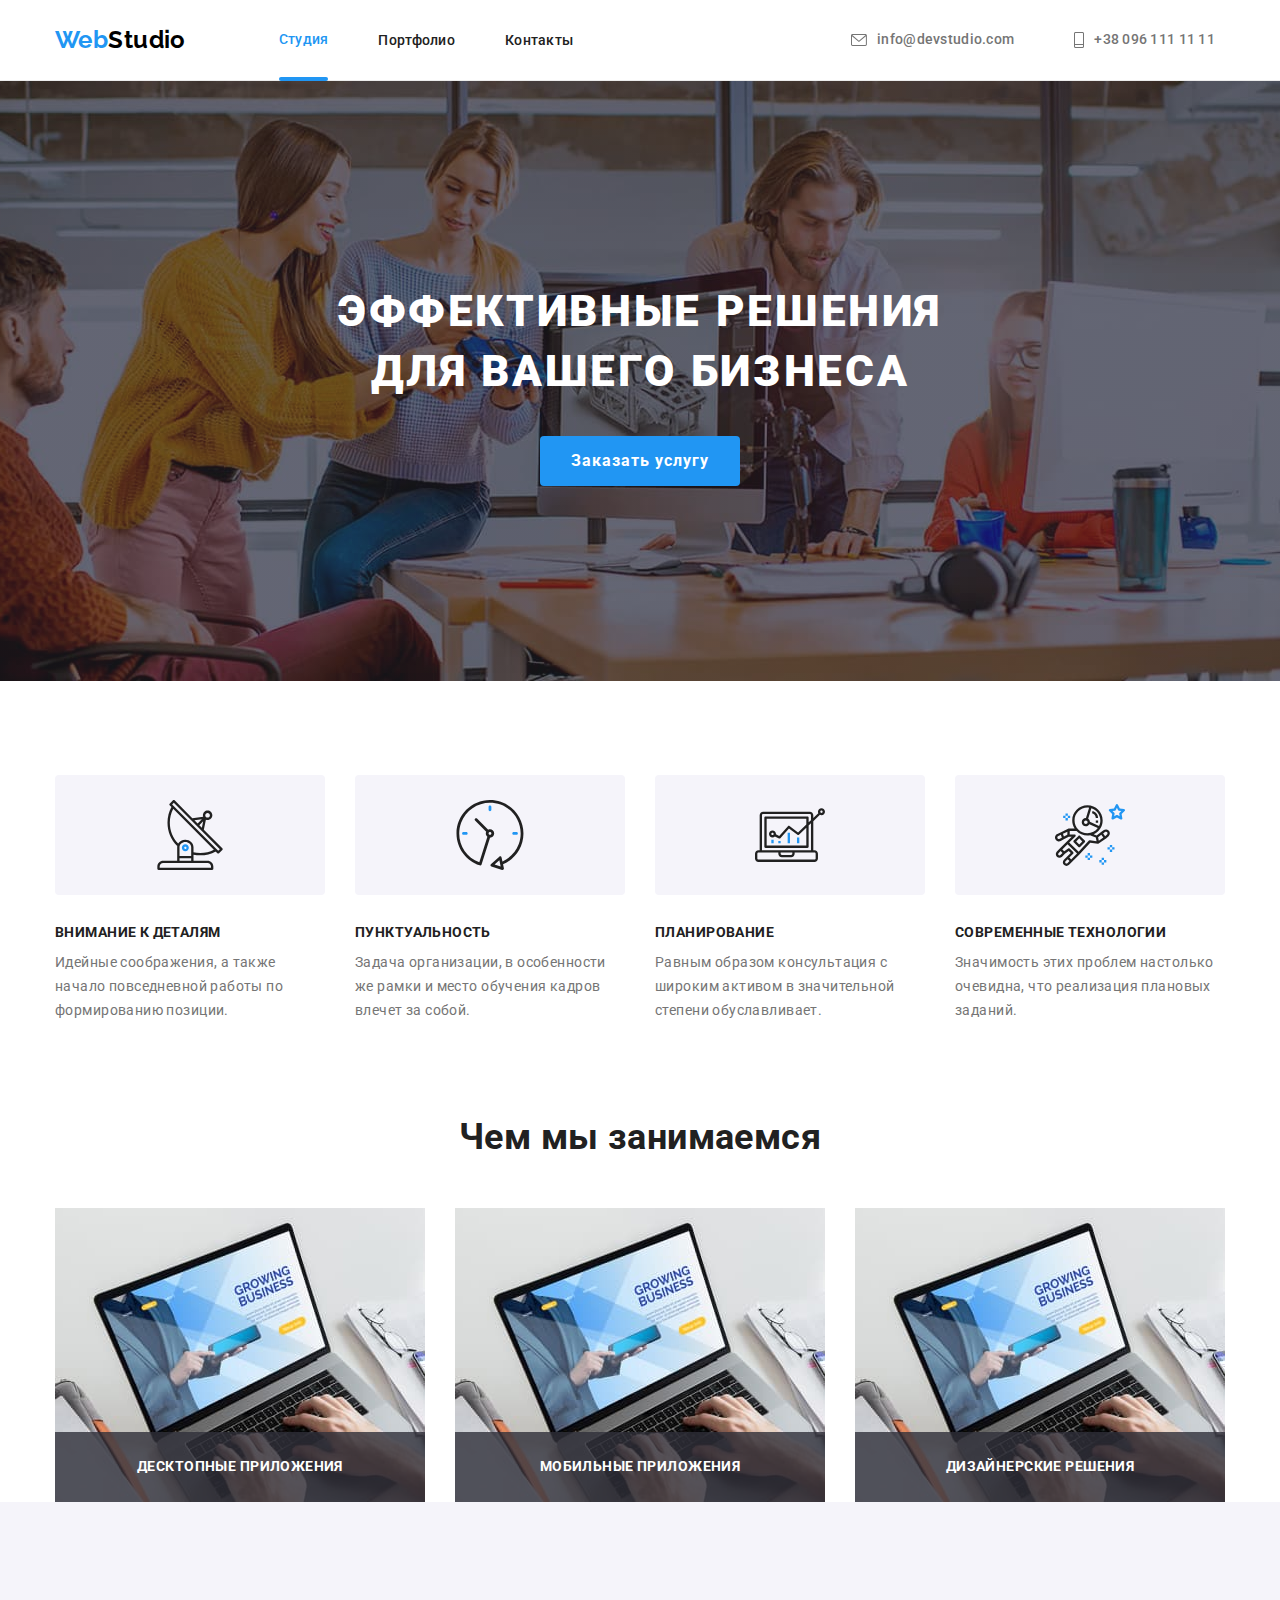
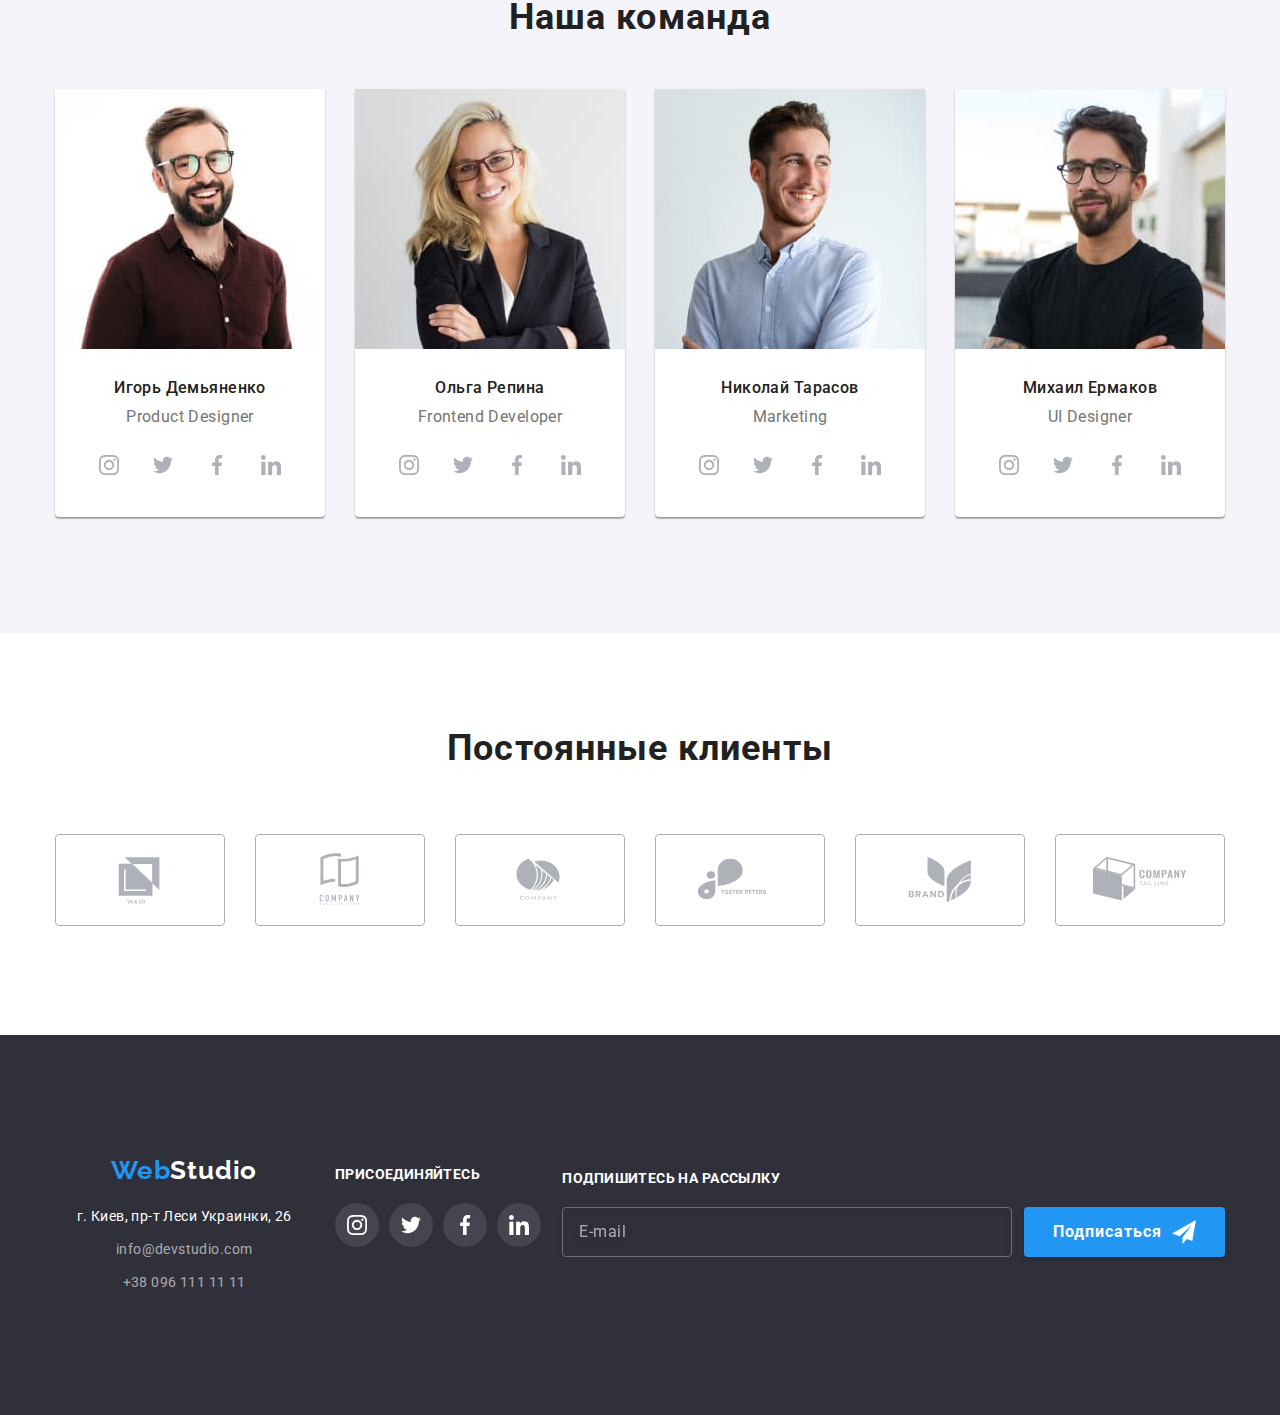
==== commit 086b5abc: "update" ====
--- a/index.html
+++ b/index.html
@@ -171,8 +171,13 @@
                 <ul class="work__list">
                     <li class="work__item">
                         <div class="specifics">
-                            <img class="specifics__images" src="./images1/photo1.jpg" alt="Десктопные приложения"
-                                width="370" />
+                            <picture>
+                                <source srcset="./img/desktop/desktop-squoosh1x/portfolio9-desktop@1x.jpg 1x,
+                                    ./img/desktop/desktop-squoosh2x/portfolio9-desktop@2x.jpg 2x"
+                                    media="(min-width: 1200px)">
+                                <img class=" specifics__images" src="./images1/photo1.jpg" alt="Десктопные приложения"
+                                    width="370" />
+                            </picture>
                             <div class="specifics__text">
                                 <p class="specifics__name">Десктопные приложения</p>
                             </div>
@@ -180,8 +185,13 @@
                     </li>
                     <li class="work__item">
                         <div class="specifics">
-                            <img class="specifics__images" src="./images1/photo2.jpg" alt="Мобильные приложения"
-                                width="370" />
+                            <picture>
+                                <source srcset="./img/desktop/desktop-squoosh1x/portfolio9-desktop@1x.jpg 1x,
+                                    ./img/desktop/desktop-squoosh2x/portfolio9-desktop@2x.jpg 2x"
+                                    media="(min-width: 1200px)">
+                                <img class=" specifics__images" src="./images1/photo1.jpg" alt="Десктопные приложения"
+                                    width="370" />
+                            </picture>
                             <div class="specifics__text">
                                 <p class="specifics__name">Мобильные приложения</p>
                             </div>
@@ -189,7 +199,13 @@
                     </li>
                     <li class="work__item">
                         <div class="specifics">
-                            <img class="specifics__images" src="./images1/photo3.jpg" alt="Дизайн" width="370" />
+                            <picture>
+                                <source srcset="./img/desktop/desktop-squoosh1x/portfolio9-desktop@1x.jpg 1x,
+                                    ./img/desktop/desktop-squoosh2x/portfolio9-desktop@2x.jpg 2x"
+                                    media="(min-width: 1200px)">
+                                <img class=" specifics__images" src="./images1/photo1.jpg" alt="Десктопные приложения"
+                                    width="370" />
+                            </picture>
                             <div class="specifics__text">
                                 <p class="specifics__name">Дизайнерские решения</p>
                             </div>
@@ -203,7 +219,19 @@
                 <h2 class="team__title">Наша команда</h2>
                 <ul class="team__list">
                     <li class="card">
-                        <img src="./images1/img1.jpg" alt="Фото Игоря" width="270" />
+                        <picture>
+                            <source
+                                srcset="./img/desktop/desktop-squoosh1x/team1-desktop@1x.jpg 1x, ./img/desktop/desktop-squoosh2x/team1-desktop@2x.jpg 2x"
+                                media="(min-width: 1200px)">
+                            <source
+                                srcset="./img/tablet/tablet-squoosh1x/team1-tablet@1x.jpg 1x, ./img/tablet/tablet-squoosh2x/team1-tablet@2x.jpg 2x"
+                                media="(min-width: 768px)">
+                            <source
+                                srcset="./img/mobile/mobile-squoosh1x/team1-mobile@1x.jpg 1x, ./img/mobile/mobile-squoosh2x/team1-mobile@2x.jpg 2x"
+                                media="(max-width: 767px)">
+                            <img src="./img/mobile/mobile-squoosh1x/team1-mobile@1x.jpg" alt="Фото Игоря" width="450"
+                                height="622" />
+                        </picture>
                         <div class="card__name">
                             <h3 class="card__title">Игорь Демьяненко</h3>
                             <p class="card__text" lang="en">Product Designer</p>
@@ -240,7 +268,19 @@
                         </div>
                     </li>
                     <li class="card">
-                        <img src="./images1/img2.jpg" alt="Фото Ольги" width="270" />
+                        <picture>
+                            <source
+                                srcset="./img/desktop/desktop-squoosh1x/team2-desktop@1x.jpg 1x, ./img/desktop/desktop-squoosh2x/team2-desktop@2x.jpg 2x"
+                                media="(min-width: 1200px)">
+                            <source
+                                srcset="./img/tablet/tablet-squoosh1x/team2-tablet@1x.jpg 1x, ./img/tablet/tablet-squoosh2x/team2-tablet@2x.jpg 2x"
+                                media="(min-width: 768px)">
+                            <source
+                                srcset="./img/mobile/mobile-squoosh1x/team2-mobile@1x.jpg 1x, ./img/mobile/mobile-squoosh2x/team2-mobile@2x.jpg 2x"
+                                media="(max-width: 767px)">
+                            <img src="./img/mobile/mobile-squoosh1x/team2-mobile@1x.jpg" alt="Фото Ольги" width="450"
+                                height="622" />
+                        </picture>
                         <div class="card__name">
                             <h3 class="card__title">Ольга Репина</h3>
                             <p class="card__text" lang="en">Frontend Developer</p>
@@ -277,7 +317,19 @@
                         </div>
                     </li>
                     <li class="card">
-                        <img src="./images1/img3.jpg" alt="Фото Николая" width="270" />
+                        <picture>
+                            <source
+                                srcset="./img/desktop/desktop-squoosh1x/team3-desktop@1x.jpg 1x, ./img/desktop/desktop-squoosh2x/team3-desktop@2x.jpg 2x"
+                                media="(min-width: 1200px)">
+                            <source
+                                srcset="./img/tablet/tablet-squoosh1x/team3-tablet@1x.jpg 1x, ./img/tablet/tablet-squoosh2x/team3-tablet@2x.jpg 2x"
+                                media="(min-width: 768px)">
+                            <source
+                                srcset="./img/mobile/mobile-squoosh1x/team3-mobile@1x.jpg 1x, ./img/mobile/mobile-squoosh2x/team3-mobile@2x.jpg 2x"
+                                media="(max-width: 767px)">
+                            <img src="./img/mobile/mobile-squoosh1x/team3-mobile@1x.jpg" alt="Фото Николая" width="450"
+                                height="622" />
+                        </picture>
                         <div class="card__name">
                             <h3 class="card__title">Николай Тарасов</h3>
                             <p class="card__text" lang="en">Marketing</p>
@@ -314,7 +366,19 @@
                         </div>
                     </li>
                     <li class="card">
-                        <img src="./images1/img4.jpg" alt="Фото Михаила" width="270" />
+                        <picture>
+                            <source
+                                srcset="./img/desktop/desktop-squoosh1x/team4-desktop@1x.jpg 1x, ./img/desktop/desktop-squoosh2x/team4-desktop@2x.jpg 2x"
+                                media="(min-width: 1200px)">
+                            <source
+                                srcset="./img/tablet/tablet-squoosh1x/team4-tablet@1x.jpg 1x, ./img/tablet/tablet-squoosh2x/team4-tablet@2x.jpg 2x"
+                                media="(min-width: 768px)">
+                            <source
+                                srcset="./img/mobile/mobile-squoosh1x/team4-mobile@1x.jpg 1x, ./img/mobile/mobile-squoosh2x/team4-mobile@2x.jpg 2x"
+                                media="(max-width: 767px)">
+                            <img src="./img/mobile/mobile-squoosh1x/team4-mobile@1x.jpg" alt="Фото Михаила" width="450"
+                                height="622" />
+                        </picture>
                         <div class="card__name">
                             <h3 class="card__title">Михаил Ермаков</h3>
                             <p class="card__text" lang="en">UI Designer</p>
--- a/css/main.min.css
+++ b/css/main.min.css
@@ -1 +1 @@
-.visually-hidden{position:absolute;white-space:nowrap;width:1px;height:1px;overflow:hidden;border:0;padding:0;clip:rect(0 0 0 0);-webkit-clip-path:inset(50%);clip-path:inset(50%);margin:-1px}.backdrop.is-hidden{opacity:0;pointer-events:none;visibility:hidden}:root{--primary-text-color: #212121;--title-text-color: #757575;--secondary-title-text-color: #000000;--accent-color: #2196F3;--secondary-accent-color: #188CE8;--white: #FFFFFF;--primary-background-color: #2F303A;--secondary-background-color: #F5F4FA;--grey: #AFB1B8;--timing-function: cubic-bezier(0.4, 0, 0.2, 1)}.container{width:100%;padding-right:15px;padding-left:15px;margin-left:auto;margin-right:auto}@media screen and (min-width: 480px){.container{width:480px}}@media screen and (min-width: 768px){.container{width:768px}}@media screen and (min-width: 1200px){.container{width:1200px}}.btn-group__button{gap:8px;border:none;color:var(--primary-text-color);background-color:var(--secondary-background-color);padding:6px 22px}.btn-group__button.primary{display:flex;align-items:center;cursor:pointer;font-family:inherit;font-weight:500;font-size:16px;line-height:1.6;text-align:center;border-radius:4px;margin-left:0px;min-width:73px;color:var(--white);background-color:var(--accent-color)}.btn-group{display:flex;align-items:center;justify-content:flex-start;flex-wrap:wrap;gap:8px;margin-bottom:40px}.btn-group:nth-last-child(3){margin-right:0px}@media screen and (min-width: 768px){.btn-group{justify-content:center;margin-bottom:30px}}@media screen and (min-width: 1200px){.btn-group{justify-content:center;margin-bottom:50px}}.btn-group .btn-group__button{cursor:pointer;font-family:inherit;font-weight:500;font-size:16px;line-height:1.6;text-align:center;padding:6px 22px;border-radius:4px;border:1px solid rgba(0,0,0,0);color:var(--primary-text-color);background-color:var(--secondary-background-color);transition:color 250ms var(--timing-function),background-color 250ms var(--timing-function)}.btn-group .btn-group__button:hover,.btn-group .btn-group__button:focus{color:var(--white);background-color:var(--accent-color);box-shadow:0px 4px 4px rgba(0,0,0,.15)}.contact-list{display:flex;align-items:center;gap:50px;margin-left:auto}@media screen and (min-width: 770px)and (max-width: 1200px){.contact-list{display:block;margin-top:21px;margin-bottom:21px}}.contact-list__item{display:flex;align-items:center;margin-right:10px;gap:10px}.contact-list__email{display:flex;align-items:center;font-weight:500;font-size:14px;line-height:1.14;letter-spacing:.02em;color:var(--title-text-color);fill:currentColor;transition:color 250ms var(--timing-function)}@media screen and (min-width: 770px)and (max-width: 1200px){.contact-list__email{margin-bottom:10px}}.contact-list__email:hover,.contact-list__email:focus{color:var(--accent-color)}.contact-list__icon-envelope{margin-right:10px}.contact-list__icon-envelope:hover,.contact-list__icon-envelope:focus{fill:var(--accent-color)}.contact-list__tel{display:flex;align-items:center;justify-content:center;font-weight:500;font-size:14px;line-height:1.14;letter-spacing:.02em;color:var(--title-text-color);fill:currentColor;transition:color 250ms var(--timing-function)}.contact-list__tel:hover,.contact-list__tel:focus{color:var(--accent-color)}.contact-list__icon-tel{margin-right:10px}.contact-list__icon-tel:hover,.contact-list__icon-tel:focus{fill:var(--accent-color)}.adress{font-style:normal}.adress__item:hover,.adress__item:focus{color:var(--accent-color)}.adress__list{display:flex;flex-direction:column;align-items:center;justify-content:center;gap:9px}.adress__item{font-weight:400;font-size:14px;line-height:1.7;color:var(--white);transition:color 250ms var(--timing-function)}.adress__email-item:hover,.adress__email-item:focus{color:var(--accent-color)}.adress__email-item{font-weight:400;font-size:14px;line-height:1.7;color:rgba(255,255,255,.6);transition:color 250ms var(--timing-function)}.adress__tel-item:hover,.adress__tel-item:focus{color:var(--accent-color)}.adress__tel-item{font-weight:400;font-size:14px;line-height:1.7;color:rgba(255,255,255,.6);transition:color 250ms var(--timing-function)}.backdrop{position:fixed;top:0px;left:0px;width:100%;height:100%;background-color:rgba(0,0,0,.2);overflow-y:scroll}.modal{position:absolute;top:50%;left:50%;width:528px;min-height:581px;padding:40px;background-color:var(--white);box-shadow:0px 1px 3px rgba(0,0,0,.12),0px 1px 1px rgba(0,0,0,.14),0px 2px 1px rgba(0,0,0,.2);border-radius:4px;opacity:1;transform:translate(-50%, -50%) scale(1);transition:transform 250ms var(--timing-function),opacity 250ms var(--timing-function),visibility 250ms var(--timing-function)}@media screen and (min-width: 480px){.modal{position:absolute;top:50%;left:50%;transform:translate(-50%, -50%);max-width:450px;width:100%}}.backdrop.is-hidden .modal{transform:translate(-50%, -50%) scale(0.8)}.modal__close{width:18px;height:18px;background-color:rgba(0,0,0,0)}.modal__button:hover .modal__close,.modal__button:focus .modal__close{fill:var(--accent-color)}.modal__button{display:flex;width:30px;height:30px;border-radius:50%;border:1px solid rgba(0,0,0,.1);align-items:center;justify-content:center;background-color:var(--white);top:8px;right:8px;position:absolute;cursor:pointer;fill:var(--secondary-title-text-color);transition:fill 250ms var(--timing-function)}.modal__title{font-weight:700;font-size:20px;line-height:1.15;text-align:center;letter-spacing:.03em;color:var(--primary-text-color);margin-bottom:12px}.modal__form{width:100%}.checkbox__label{font-size:14px;line-height:1.71;letter-spacing:.03em;color:var(--title-text-color);display:flex;align-items:center}.checkbox__label::before{content:"";width:16px;height:15px;border:2px solid var(--primary-text-color);border-radius:4px;margin-right:7px;align-items:center;transition:background-color 250ms var(--timing-function)}.checkbox:checked+.checkbox__label::before{background-color:var(--accent-color);background-image:url("../images3/icon check-2.svg");background-repeat:no-repeat;background-position:center;background-size:contain;background-origin:border-box;border-color:var(--accent-color)}.checkbox__accent{color:var(--accent-color);border-bottom:1px solid var(--accent-color);cursor:pointer;margin-left:5px;display:inline-block}.checkbox__accent:hover .checkbox__accent:focus{color:var(--accent-color)}.submit{font-weight:700;font-size:16px;line-height:1.88;display:flex;align-items:center;text-align:center;letter-spacing:.06em;width:200px;height:50px;display:block;margin-right:auto;margin-left:auto;padding-top:10px;padding-bottom:10px;padding-left:56px;padding-right:55px;color:var(--white);background-color:var(--accent-color);box-shadow:0px 4px 4px rgba(0,0,0,.15);border-radius:4px;cursor:pointer;border:none;transition:background-color 250ms var(--timing-function)}.submit:hover .submit:focus{background-color:#188ce8}.social__link{display:flex;width:44px;height:44px;border-radius:50%;align-items:center;justify-content:center;fill:currentColor;color:var(--grey);transition:color 250ms var(--timing-function),background-color 250ms var(--timing-function)}.social__link:hover,.social__link:focus{background-color:var(--accent-color);color:var(--white)}.social{display:flex;align-items:center;justify-content:center;gap:10px;margin-top:0px;margin-left:auto;margin-right:auto}.social__item{display:flex;align-items:center;justify-content:center;width:44px;height:44px;border-radius:50%;background-color:var(--white);fill:var(--grey);cursor:pointer}.social__item .one{width:44px;border-radius:50%}.media{gap:10px}.media__link{display:flex;width:44px;height:44px;border-radius:50%;align-items:center;justify-content:center;background-color:rgba(255,255,255,.1);fill:currentColor;color:var(--white);transition:background-color 250ms var(--timing-function)}.media__icon{fill:var(--white)}.media__link:hover,.media__link:focus{background-color:var(--accent-color)}.work__title{display:flex;font-weight:700;font-size:36px;line-height:1.17;text-align:center;justify-content:center;margin-right:auto;margin-bottom:50px;color:var(--primary-text-color)}@media screen and (max-width: 768px){.work__title{display:none}}.team__title{margin-bottom:30px;font-weight:700;font-size:28px;line-height:1.18;text-align:center;letter-spacing:.03em;color:var(--primary-text-color)}@media screen and (max-width: 767px){.team__title{display:none}}@media screen and (min-width: 1200px){.team__title{margin-bottom:50px;font-size:36px}}.clients__title{margin-bottom:30px;font-weight:700;font-size:28px;line-height:1.18;text-align:center;letter-spacing:.03em;color:var(--primary-text-color)}@media screen and (min-width: 1200px){.clients__title{margin-bottom:50px;font-size:36px}}.data{left:7px;bottom:10px;margin-bottom:20px}.data__form-input{width:100%;height:40px;border:1px solid rgba(33,33,33,.2);border-radius:4px;font:inherit;transition:border 250ms var(--timing-function);padding-left:42px}.data__form-input:focus{outline-color:var(--accent-color)}.data__form-input:focus+.data__icon{fill:var(--accent-color)}.data__icon{position:absolute;width:18px;height:18px;top:50%;left:12px;fill:var(--primary-text-color);transform:translateY(-50%);transition:fill 250ms var(--timing-function)}.data__input-wrap{position:relative}.comment__form{font-weight:400;font-size:12px;line-height:1.17;letter-spacing:.01em;width:100%;height:138px;border:1px solid rgba(33,33,33,.2);border-radius:4px;resize:none;padding-top:12px;padding-left:16px}.comment__form:focus{outline-color:var(--accent-color)}.header .logo{color:var(--secondary-title-text-color);font-family:"Raleway",sans-serif;text-decoration:none;font-weight:700;font-size:24px;line-height:1.17}.logo{padding-top:16px;padding-bottom:16px}@media screen and (min-width: 480px){.logo{padding-top:60px;padding-bottom:20px}}@media screen and (min-width: 770px){.logo{margin-right:88px}}@media screen and (min-width: 1200px){.logo{margin-right:93px}}.logo__accent{color:var(--accent-color)}.footer .logo{font-weight:700;font-size:26px;line-height:1.17;text-align:center;letter-spacing:.03em;color:var(--white);display:inline-block;margin-bottom:20px;font-family:"Raleway",sans-serif;text-decoration:none;background:var(--primary-background-color)}body{font-size:14px;font-family:"Roboto",sans-serif;letter-spacing:.03em;color:var(--primary-text-color);background-color:var(--white)}*,*:before,*:after{padding:0px;margin:0px;box-sizing:border-box}ul{list-style:none;padding:0px;margin:0px}h1,h2,h3,h4,h5,h6,p{margin-top:0px;margin-bottom:0px}img{display:block;width:100%;height:auto;max-width:100%}a{text-decoration:none}.galery{padding-top:94px;padding-bottom:94px}.galery-container{padding-left:15px;padding-right:15px;margin-left:auto;margin-left:auto}.galery-title-hidden{display:none}.product__title{margin-bottom:4px;font-weight:700;font-size:18px;line-height:2;letter-spacing:.06em;color:var(--primary-text-color)}.product__name{flex-grow:1;padding-top:20px;padding-bottom:20px;padding-left:24px;padding-right:24px;border:1px solid #eee}.galery-list__item{width:100%;border-radius:4px}@media screen and (min-width: 480px){.galery-list__item{width:100%}}@media screen and (min-width: 768px){.galery-list__item{width:calc((100% - 30px)/2)}}@media screen and (min-width: 1200px){.galery-list__item{width:calc((100% - 60px)/3)}}.galery-list__item:nth-child(3){margin-right:0px}.galery-list__item:nth-last-child(3){margin-bottom:0px}.galery-list{display:flex;flex-direction:column;justify-content:flex-start;height:100%;gap:30px}.product__work{font-weight:400;font-size:16px;line-height:1.9;color:var(--title-text-color)}.galery-list__photo{display:block;text-decoration:none;transition:box-shadow 250ms var(--timing-function)}.galery-list__photo:hover,.galery-list__photo:focus{box-shadow:0px 4px 4px rgba(0,0,0,.15)}.product__text{position:absolute;top:0;left:0;width:100%;height:100%;color:var(--white);background-color:rgba(33,150,243,.9);transform:translateY(100%);transition:transform 250ms cubic-bezier(0.4, 0, 0.2, 1);padding:63px 24px}.product__overlay{font-weight:400;font-size:18px;line-height:1.56;letter-spacing:.03em;text-align:start}.product{position:relative;overflow:hidden}.galery-list__photo:hover .product__text,.galery-list__photo:focus .product__text{transform:translateY(0%)}.footer{width:100%;margin-bottom:0px;background:var(--primary-background-color)}footer.container{display:flex;align-items:center;justify-content:center}@media screen and (max-width: 480px){footer.container{align-items:center;justify-content:center;flex-direction:column}}@media screen and (max-width: 768px){footer.container{display:flex;flex-wrap:wrap}}@media screen and (min-width: 1170px){footer.container{width:1170px}}.footer-container{padding:60px,0px;display:flex;align-items:center;justify-content:center;flex-direction:column}@media screen and (max-width: 1199px){.footer-container{display:block;justify-content:center}}@media screen and (min-width: 1200px){.footer-container{display:flex;flex-direction:row;align-items:center;justify-content:center}}.locate{display:flex;flex-direction:column;align-items:center;justify-content:center}@media screen and (max-width: 480px){.locate{margin-bottom:60px;margin-left:auto;margin-right:auto}}@media screen and (min-width: 768px){.locate{display:flex;flex-direction:column;justify-content:center;align-items:center;margin-right:70px}}@media screen and (min-width: 1200px){.locate{padding-bottom:60px}}@media screen and (min-width: 480px){.adress{margin-left:auto;margin-right:auto}}@media screen and (min-width: 768px){.adress{display:block;margin-bottom:0}}.header{position:relative;border-bottom:1px solid #ececec}header.container{align-items:center;justify-content:space-between}.header-container{align-items:center}@media screen and (max-width: 769px){.main-navigation{display:none}}@media screen and (min-width: 770px){.main-navigation{display:flex;align-items:center;justify-content:space-between}}.navigation{display:flex;align-items:center}@media screen and (min-width: 770px){.navigation{display:flex;align-items:center;justify-content:space-between}}.navigation-list__link{font-weight:500;font-size:14px;line-height:1.14;letter-spacing:.02em;color:var(--primary-text-color);transition:color 250ms var(--timing-function)}.navigation-list__link:hover,.navigation-list__link:focus{color:var(--accent-color)}.navigation-list{display:flex;align-items:center;justify-content:space-between;gap:50px}.current{display:block;padding-top:32px;padding-bottom:32px;color:var(--accent-color);position:relative}.current::after{position:absolute;content:"";display:block;width:100%;height:4px;border-radius:2px;background:var(--accent-color);left:0px;bottom:-1px;transition:background 250ms var(--timing-function),color 250ms var(--timing-function)}.hero{width:100%;height:600px;margin-left:auto;margin-right:auto;background-color:#c4c4c4;background-image:linear-gradient(to right, rgba(47, 48, 58, 0.4), rgba(47, 48, 58, 0.4)),url("../images2/hero.jpg");background-size:cover;background-repeat:no-repeat;background-position:center;text-align:center;padding-top:200px;padding-bottom:200px}@media screen and (min-width: 480px){.hero{width:450px}}@media screen and (min-width: 768px){.hero{width:738px}}@media screen and (min-width: 1170px){.hero{width:1170px}}.hero__title{font-weight:900;font-size:26px;line-height:1.6;letter-spacing:.06em;text-transform:uppercase;margin-bottom:35px;margin-left:auto;margin-right:auto;color:var(--white)}@media screen and (min-width: 480px){.hero__title{width:360px}}.hero__button-primary{font-family:inherit;cursor:pointer;font-weight:700;font-size:16px;line-height:1.88;display:flex;align-items:center;text-align:center;letter-spacing:.06em;padding:10px 22px;margin-bottom:0px;margin-left:auto;margin-right:auto;width:200px;justify-content:center;color:var(--white);background-color:var(--accent-color);border:none;border-radius:4px;transition:background-color 250ms var(--timing-function),color 250ms var(--timing-function)}.hero__button-primary:hover,.hero__button-primary:focus{background:var(--secondary-accent-color);color:var(--white)}.team{padding-top:94px;padding-bottom:94px;background-color:var(--secondary-background-color);margin-bottom:100px}.team__list{width:100%;display:flex;flex-wrap:wrap;align-items:center;gap:30px}.card{background-color:var(--white);box-shadow:0px 1px 3px rgba(0,0,0,.12),0px 1px 1px rgba(0,0,0,.14),0px 2px 1px rgba(0,0,0,.2);border-radius:0px 0px 4px 4px}@media screen and (min-width: 480px){.card{width:100%;margin-bottom:22px}}@media screen and (min-width: 768px){.card{width:calc((100% - 30px)/2);padding-left:15;padding-right:15;padding-top:123;padding-bottom:60}}@media screen and (min-width: 1200px){.card{width:calc((100% - 90px)/4)}}.card__images{margin-bottom:130px}.card__name{padding-top:30px;padding-bottom:30px;padding-right:30px;padding-left:30px}.card__title{margin-bottom:10px;align-content:center;justify-content:center;font-weight:500;font-size:16px;line-height:1.18;text-align:center;color:var(--primary-text-color)}.card__text{font-weight:400;font-size:16px;line-height:1.18;text-align:center;color:var(--title-text-color);margin-bottom:16px}.clients__section{padding:60px 0px}@media screen and (min-width: 1200px){.clients__section{padding-top:94px;padding-bottom:94px}}.clients__title{margin-bottom:30px;font-size:28px;line-height:1.17;text-align:center;font-weight:700;letter-spacing:.03em}@media screen and (min-width: 1200px){.clients__title{margin-bottom:50px;font-size:36px;line-height:1.17}}.clients__list{display:flex;align-items:center;justify-content:center;flex-wrap:wrap;gap:30px}@media screen and (min-width: 480px){.clients__list{width:calc((100% - 30px)/2);padding:15px 60px;flex-wrap:wrap}}@media screen and (min-width: 768px){.clients__list{width:calc((100% - 60px)/3);flex-wrap:wrap;padding:15px 60px}}@media screen and (min-width: 1200px){.clients__list{gap:30px;flex-wrap:nowrap}}.clients__link{display:flex;align-items:center;justify-content:center;width:170px;height:92px;border:1px solid #afb1b8;border-radius:4px;fill:currentColor;color:var(--grey);transition:color 250ms var(--timing-function)}.clients__link:hover,.clients__link:focus{border:1px solid var(--accent-color);fill:var(--accent-color)}.clients__logo:hover,.clients__logo:focus{background-color:var(--white);fill:var(--accent-color)}.work{padding-top:0px}@media screen and (max-width: 770px){.work{display:none}}.work__list{display:flex;align-items:center;justify-content:space-between;gap:30px}.specifics{position:relative}.specifics__text{position:absolute;bottom:0px;display:flex;text-align:center;justify-content:center;width:100%;height:70px;background:rgba(47,48,58,.8)}.specifics__name{font-weight:700;font-size:14px;line-height:1.14;text-align:center;padding-top:27px;padding-bottom:27px;letter-spacing:.03em;text-transform:uppercase;color:var(--white)}@media screen and (min-width: 1200px){.subscription-box{display:flex;flex-direction:row;align-items:center;justify-content:center}}.subscription{display:block;justify-content:center;gap:12px}@media screen and (min-width: 1200px){.subscription{padding-top:72px;padding-bottom:94px}}.subscription__title{font-weight:700;font-size:14px;line-height:1.14;letter-spacing:.03em;text-transform:uppercase;padding-top:0px;padding-bottom:0px;margin-bottom:20px;color:var(--white)}@media screen and (max-width: 768px){.subscription__title{text-align:center}}.subscription__btn{flex-direction:column;align-items:center;justify-content:center;gap:12px}@media screen and (min-width: 1200px){.subscription__btn{display:flex;flex-direction:row;align-items:center;justify-content:center}}.subscription__button{display:flex;align-items:center;justify-content:center;background:var(--accent-color);color:var(--white);box-shadow:0px 4px 4px rgba(0,0,0,.15);border-radius:4px;border:none;padding:10px 29px;margin-top:20px;margin-left:auto;margin-right:auto}@media screen and (min-width: 1200px){.subscription__button{margin-top:0px}}.subscription__icon{margin-left:10px;align-self:center;fill:var(--white)}.subscription__input{width:100%;height:50px;filter:drop-shadow(rgba(0, 0, 0, 0.15) 0px 4px 4px);background-color:rgba(0,0,0,0);border-width:1px;border-style:solid;border-color:rgba(255,255,255,.3);-o-border-image:initial;border-image:initial;border-radius:4px}@media screen and (min-width: 480px){.subscription__input{margin-left:auto;margin-right:auto}}.subscription__input::-moz-placeholder{width:47px;height:20px;left:831px;top:2802px;font-weight:400;font-size:16px;line-height:1.25;align-items:center;letter-spacing:.03em;color:rgba(255,255,255,.6);padding-left:16px}.subscription__input:-ms-input-placeholder{width:47px;height:20px;left:831px;top:2802px;font-weight:400;font-size:16px;line-height:1.25;align-items:center;letter-spacing:.03em;color:rgba(255,255,255,.6);padding-left:16px}.subscription__input::placeholder{width:47px;height:20px;left:831px;top:2802px;font-weight:400;font-size:16px;line-height:1.25;align-items:center;letter-spacing:.03em;color:rgba(255,255,255,.6);padding-left:16px}.features{padding-top:94px;padding-bottom:94px;margin-bottom:0px;background-color:var(--white)}.features .container{display:flex;align-items:center;justify-content:space-between}.features-list__list{display:flex;flex-wrap:wrap;gap:30px}.features-list__icon{display:flex;align-items:center;justify-content:center;height:120px;margin-bottom:30px;background:var(--secondary-background-color);border-radius:4px;background-position:center}@media screen and (min-width: 768px){.features-list__icon{width:calc((100% - 30px)/2)}}@media screen and (min-width: 1200px){.features-list__icon{width:calc((100% - 90px)/4)}}.features-list__title{font-weight:700;font-size:14px;line-height:1.14;letter-spacing:.03em;text-align:center;text-transform:uppercase;margin-bottom:10px;color:var(--primary-text-color)}.features-list__text{font-weight:400;font-size:14px;line-height:1.7;text-align:start;margin-top:0px;color:var(--title-text-color)}.item:not(:last-child){margin-right:30px}.join{margin-right:93px}@media screen and (max-width: 480px){.join{display:inline-block;margin-right:auto;margin-left:auto;margin-bottom:60px}}@media screen and (max-width: 768px){.join{display:flex;flex-direction:column;align-items:center;justify-items:center}}@media screen and (min-width: 1200px){.join{padding-top:72px;padding-bottom:100px}}.locate-join{margin-left:auto;margin-right:auto}@media screen and (max-width: 480px){.locate-join{display:flex;flex-direction:column}}@media screen and (min-width: 768px){.locate-join{display:flex;align-items:center;justify-items:center}}.join__title{font-weight:700;font-size:14px;line-height:1.14;letter-spacing:.03em;text-transform:uppercase;color:var(--white);padding-top:0px;padding-bottom:0px;margin-bottom:20px}@media screen and (max-width: 768px){.join__title{text-align:center}}.join__list{display:flex;align-items:center;justify-content:space-around;gap:10px}@media screen and (max-width: 480px){.join__list{display:flex;align-items:center;justify-items:center}}@media screen and (min-width: 768px){.join__list{display:flex;align-items:center;justify-items:center}}.logo-box{display:flex;text-align:center;justify-content:space}@media screen and (min-width: 770px){.logo-box{display:none}}.menu-open-button{margin-left:auto;width:40px;height:40px;padding-top:10px;padding-bottom:10px;border:none;background-color:rgba(0,0,0,0)}.menu-container{display:flex;flex-direction:column;position:fixed;top:0;left:0;width:100vw;height:100vh;padding:48px 40px;background-color:#fff;z-index:999;transform:translateX(100%);transition:transform 250ms ease-in-out}.menu-container.is-open{transform:translateX(0)}.menu-close-button{position:absolute;top:10px;right:10px;width:40px;height:40px;display:block;margin-left:auto;margin-bottom:5px;background-color:rgba(0,0,0,0);fill:var(--primary-text-color);border:none}.menu-close-button:hover,.menu-close-button:focus{fill:var(--accent-color)}.mob-menu-navigation{margin-bottom:auto}.mob-menu-list{display:flex;flex-direction:column;gap:32px}.mob-menu__link{font-weight:500;font-size:40px;line-height:1.18;letter-spacing:.02em;color:var(--primary-text-color)}.current-mob,.mob-menu__link:hover,.mob-menu__link:focus{color:var(--accent-color)}.mobile-box{display:flex;flex-direction:column;gap:64px;margin-top:auto}.mob-menu-contact__item{margin-bottom:32px}.mob-menu-contact__tel{font-weight:500;font-size:26px;line-height:1.176;letter-spacing:.02em;color:var(--accent-color);margin-bottom:64px}@media screen and (min-width: 480px){.mob-menu-contact__tel{font-size:34px}}.mob-menu-contact__email{font-weight:500;font-size:24px;line-height:1.17;letter-spacing:.02em;color:var(--title-text-color)}.mob-menu-social{font-weight:500;font-size:12px;line-height:22px;letter-spacing:.02em;color:var(--accent-color)}@media screen and (min-width: 480px){.mob-menu-social{font-size:18px}}.mob-menu-social__list{display:flex;gap:20px}.mob-menu-social__item:not(:last-child)::after{content:"";height:22px;width:1px;position:absolute;background-color:rgba(33,33,33,.2);right:-10px}.mob-menu-social__item{position:relative}/*# sourceMappingURL=main.min.css.map */+.visually-hidden{position:absolute;white-space:nowrap;width:1px;height:1px;overflow:hidden;border:0;padding:0;clip:rect(0 0 0 0);-webkit-clip-path:inset(50%);clip-path:inset(50%);margin:-1px}.backdrop.is-hidden{opacity:0;pointer-events:none;visibility:hidden}:root{--primary-text-color: #212121;--title-text-color: #757575;--secondary-title-text-color: #000000;--accent-color: #2196F3;--secondary-accent-color: #188CE8;--white: #FFFFFF;--primary-background-color: #2F303A;--secondary-background-color: #F5F4FA;--grey: #AFB1B8;--timing-function: cubic-bezier(0.4, 0, 0.2, 1);--bg-image: linear-gradient(to right, rgba(47, 48, 58, 0.4), rgba(47, 48, 58, 0.4))}.container{width:100%;padding-right:15px;padding-left:15px;margin-left:auto;margin-right:auto}@media screen and (min-width: 480px){.container{width:480px}}@media screen and (min-width: 768px){.container{width:768px}}@media screen and (min-width: 1200px){.container{width:1200px}}.btn-group__button{gap:8px;border:none;color:var(--primary-text-color);background-color:var(--secondary-background-color);padding:6px 22px}.btn-group__button.primary{display:flex;align-items:center;cursor:pointer;font-family:inherit;font-weight:500;font-size:16px;line-height:1.6;text-align:center;border-radius:4px;margin-left:0px;min-width:73px;color:var(--white);background-color:var(--accent-color)}.btn-group{display:flex;align-items:center;justify-content:flex-start;flex-wrap:wrap;gap:8px;margin-bottom:40px}.btn-group:nth-last-child(3){margin-right:0px}@media screen and (min-width: 768px){.btn-group{justify-content:center;margin-bottom:30px}}@media screen and (min-width: 1200px){.btn-group{justify-content:center;margin-bottom:50px}}.btn-group .btn-group__button{cursor:pointer;font-family:inherit;font-weight:500;font-size:16px;line-height:1.6;text-align:center;padding:6px 22px;border-radius:4px;border:1px solid rgba(0,0,0,0);color:var(--primary-text-color);background-color:var(--secondary-background-color);transition:color 250ms var(--timing-function),background-color 250ms var(--timing-function)}.btn-group .btn-group__button:hover,.btn-group .btn-group__button:focus{color:var(--white);background-color:var(--accent-color);box-shadow:0px 4px 4px rgba(0,0,0,.15)}.contact-list{display:flex;align-items:center;gap:50px;margin-left:auto}@media screen and (min-width: 768px)and (max-width: 1200px){.contact-list{display:block;margin-top:21px;margin-bottom:21px}}.contact-list__item{display:flex;align-items:center;margin-right:10px;gap:10px}.contact-list__email{display:flex;align-items:center;font-weight:500;font-size:14px;line-height:1.14;letter-spacing:.02em;color:var(--title-text-color);fill:currentColor;transition:color 250ms var(--timing-function)}@media screen and (min-width: 768px)and (max-width: 1200px){.contact-list__email{margin-bottom:10px}}.contact-list__email:hover,.contact-list__email:focus{color:var(--accent-color)}.contact-list__icon-envelope{margin-right:10px}.contact-list__icon-envelope:hover,.contact-list__icon-envelope:focus{fill:var(--accent-color)}.contact-list__tel{display:flex;align-items:center;justify-content:center;font-weight:500;font-size:14px;line-height:1.14;letter-spacing:.02em;color:var(--title-text-color);fill:currentColor;transition:color 250ms var(--timing-function)}.contact-list__tel:hover,.contact-list__tel:focus{color:var(--accent-color)}.contact-list__icon-tel{margin-right:10px}.contact-list__icon-tel:hover,.contact-list__icon-tel:focus{fill:var(--accent-color)}.adress{font-style:normal}.adress__item:hover,.adress__item:focus{color:var(--accent-color)}.adress__list{display:flex;flex-direction:column;align-items:center;justify-content:center;gap:9px}.adress__item{font-weight:400;font-size:14px;line-height:1.7;color:var(--white);transition:color 250ms var(--timing-function)}.adress__email-item:hover,.adress__email-item:focus{color:var(--accent-color)}.adress__email-item{font-weight:400;font-size:14px;line-height:1.7;color:rgba(255,255,255,.6);transition:color 250ms var(--timing-function)}.adress__tel-item:hover,.adress__tel-item:focus{color:var(--accent-color)}.adress__tel-item{font-weight:400;font-size:14px;line-height:1.7;color:rgba(255,255,255,.6);transition:color 250ms var(--timing-function)}.backdrop{position:fixed;top:0px;left:0px;width:100%;height:100%;background-color:rgba(0,0,0,.2);overflow-y:scroll}.modal{position:absolute;top:20px;left:50%;width:100%;min-height:581px;padding:40px;background-color:var(--white);box-shadow:0px 1px 3px rgba(0,0,0,.12),0px 1px 1px rgba(0,0,0,.14),0px 2px 1px rgba(0,0,0,.2);border-radius:4px;opacity:1;transform:translateX(-50%) scale(1);transition:transform 250ms var(--timing-function),opacity 250ms var(--timing-function),visibility 250ms var(--timing-function)}@media screen and (min-width: 480px){.modal{max-width:450px;width:100%}}.backdrop.is-hidden .modal{transform:translate(-50%, -50%) scale(0.8)}.modal__close{width:18px;height:18px;background-color:rgba(0,0,0,0)}.modal__button:hover .modal__close,.modal__button:focus .modal__close{fill:var(--accent-color)}.modal__button{display:flex;width:30px;height:30px;border-radius:50%;border:1px solid rgba(0,0,0,.1);align-items:center;justify-content:center;background-color:var(--white);top:8px;right:8px;position:absolute;cursor:pointer;fill:var(--secondary-title-text-color);transition:fill 250ms var(--timing-function)}.modal__title{font-weight:700;font-size:20px;line-height:1.15;text-align:center;letter-spacing:.03em;color:var(--primary-text-color);margin-bottom:12px}.modal__form{width:100%}.checkbox__label{font-size:7px;line-height:1.71;letter-spacing:.03em;color:var(--title-text-color);display:flex;align-items:center}@media screen and (min-width: 480px){.checkbox__label{font-size:12px}}.checkbox__label::before{content:"";width:16px;height:15px;border:2px solid var(--primary-text-color);border-radius:4px;margin-right:7px;align-items:center;transition:background-color 250ms var(--timing-function)}.checkbox:checked+.checkbox__label::before{background-color:var(--accent-color);background-image:url("../images3/icon check-2.svg");background-repeat:no-repeat;background-position:center;background-size:contain;background-origin:border-box;border-color:var(--accent-color)}.checkbox__accent{color:var(--accent-color);border-bottom:1px solid var(--accent-color);cursor:pointer;margin-left:5px;display:inline-block}.checkbox__accent:hover .checkbox__accent:focus{color:var(--accent-color)}.checkbox{margin-top:20px;margin-bottom:30px}.submit{font-weight:700;font-size:16px;line-height:1.88;display:flex;align-items:center;text-align:center;letter-spacing:.06em;width:200px;height:50px;display:block;margin-right:auto;margin-left:auto;padding-top:10px;padding-bottom:10px;padding-left:56px;padding-right:55px;color:var(--white);background-color:var(--accent-color);box-shadow:0px 4px 4px rgba(0,0,0,.15);border-radius:4px;cursor:pointer;border:none;transition:background-color 250ms var(--timing-function)}.submit:hover .submit:focus{background-color:#188ce8}.social__link{display:flex;width:44px;height:44px;border-radius:50%;align-items:center;justify-content:center;fill:currentColor;color:var(--grey);transition:color 250ms var(--timing-function),background-color 250ms var(--timing-function)}.social__link:hover,.social__link:focus{background-color:var(--accent-color);color:var(--white)}.social{display:flex;align-items:center;justify-content:center;gap:10px;margin-top:0px;margin-left:auto;margin-right:auto}.social__item{display:flex;align-items:center;justify-content:center;width:44px;height:44px;border-radius:50%;background-color:var(--white);fill:var(--grey);cursor:pointer}.social__item .one{width:44px;border-radius:50%}.media{gap:10px}.media__link{display:flex;width:44px;height:44px;border-radius:50%;align-items:center;justify-content:center;background-color:rgba(255,255,255,.1);fill:currentColor;color:var(--white);transition:background-color 250ms var(--timing-function)}.media__icon{fill:var(--white)}.media__link:hover,.media__link:focus{background-color:var(--accent-color)}.work__title{display:flex;font-weight:700;font-size:36px;line-height:1.17;text-align:center;justify-content:center;margin-right:auto;margin-bottom:50px;color:var(--primary-text-color)}@media screen and (max-width: 768px){.work__title{display:none}}.team__title{margin-bottom:30px;font-weight:700;font-size:28px;line-height:1.18;text-align:center;letter-spacing:.03em;color:var(--primary-text-color)}@media screen and (max-width: 767px){.team__title{display:none}}@media screen and (min-width: 1200px){.team__title{margin-bottom:50px;font-size:36px}}.clients__title{margin-bottom:30px;font-weight:700;font-size:28px;line-height:1.18;text-align:center;letter-spacing:.03em;color:var(--primary-text-color)}@media screen and (min-width: 1200px){.clients__title{margin-bottom:50px;font-size:36px}}.data{left:7px;bottom:10px;margin-bottom:20px}.data__form-input{width:100%;height:40px;border:1px solid rgba(33,33,33,.2);border-radius:4px;font:inherit;transition:border 250ms var(--timing-function);padding-left:42px}.data__form-input:focus{outline-color:var(--accent-color)}.data__form-input:focus+.data__icon{fill:var(--accent-color)}.data__icon{position:absolute;width:18px;height:18px;top:50%;left:12px;fill:var(--primary-text-color);transform:translateY(-50%);transition:fill 250ms var(--timing-function)}.data__input-wrap{position:relative;margin-top:4px}.comment__form{font-weight:400;font-size:12px;line-height:1.17;letter-spacing:.01em;width:100%;height:138px;border:1px solid rgba(33,33,33,.2);border-radius:4px;resize:none;padding-top:12px;padding-left:16px;margin-top:4px}.comment__form:focus{outline-color:var(--accent-color)}.header .logo{color:var(--secondary-title-text-color);font-family:"Raleway",sans-serif;text-decoration:none;font-weight:700;font-size:24px;line-height:1.17}.logo{padding-top:16px;padding-bottom:16px}@media screen and (min-width: 768px){.logo{margin-right:88px}}@media screen and (min-width: 1200px){.logo{margin-right:93px}}.logo__accent{color:var(--accent-color)}.footer .logo{font-weight:700;font-size:26px;line-height:1.17;text-align:center;letter-spacing:.03em;color:var(--white);display:inline-block;margin-bottom:20px;margin-right:0px;font-family:"Raleway",sans-serif;text-decoration:none;background:var(--primary-background-color);padding:0px}body{font-size:14px;font-family:"Roboto",sans-serif;letter-spacing:.03em;color:var(--primary-text-color);background-color:var(--white)}*,*:before,*:after{padding:0px;margin:0px;box-sizing:border-box}ul{list-style:none;padding:0px;margin:0px}h1,h2,h3,h4,h5,h6,p{margin-top:0px;margin-bottom:0px}img{display:block;width:100%;height:auto;max-width:100%}a{text-decoration:none}.galery{padding-top:60px;padding-bottom:60px}@media screen and (min-width: 1200px){.galery{padding-top:94px;padding-bottom:94px}}.galery-container{width:100%;padding-left:15px;padding-right:15px;margin-left:auto;margin-right:auto}@media screen and (min-width: 480px){.galery-container{width:450px}}@media screen and (min-width: 768px){.galery-container{width:738px}}@media screen and (min-width: 1200px){.galery-container{width:1200px}}.galery-title-hidden{display:none}.product__title{margin-bottom:4px;font-weight:700;font-size:18px;line-height:2;letter-spacing:.06em;color:var(--primary-text-color)}@media screen and (min-width: 768px){.product__title{font-size:17px}}.product__name{flex-grow:1;padding-top:20px;padding-bottom:20px;padding-left:24px;padding-right:24px;border:1px solid #eee}.galery-list{display:flex;flex-wrap:wrap;gap:30px}.galery-list__item{width:100%;border-radius:4px}@media screen and (min-width: 768px){.galery-list__item{width:calc((100% - 30px)/2)}}@media screen and (min-width: 1200px){.galery-list__item{width:calc((100% - 60px)/3)}}.galery-list__item:nth-child(3){margin-right:0px}.galery-list__item:nth-last-child(3){margin-bottom:0px}.product__work{font-weight:400;font-size:16px;line-height:1.9;color:var(--title-text-color)}.galery-list__photo{display:block;text-decoration:none;transition:box-shadow 250ms var(--timing-function)}.galery-list__photo:hover,.galery-list__photo:focus{box-shadow:0px 4px 4px rgba(0,0,0,.15)}.product__text{position:absolute;top:0;left:0;width:100%;height:100%;color:var(--white);background-color:rgba(33,150,243,.9);transform:translateY(100%);transition:transform 250ms cubic-bezier(0.4, 0, 0.2, 1);padding:63px 24px}.product__overlay{font-weight:400;font-size:18px;line-height:1.56;letter-spacing:.03em;text-align:start}.product{position:relative;overflow:hidden}.galery-list__photo:hover .product__text,.galery-list__photo:focus .product__text{transform:translateY(0%)}.footer{width:100%;padding-top:60px;padding-bottom:60px;margin-bottom:0px;background:var(--primary-background-color)}.footer-container{display:flex;align-items:center;justify-content:center;flex-direction:column}@media screen and (min-width: 768px){.footer-container{row-gap:60px}}@media screen and (min-width: 1200px){.footer-container{display:flex;flex-direction:row;align-items:center;justify-content:center}}.locate{display:flex;flex-direction:column;align-items:center;justify-content:center}@media screen and (max-width: 480px){.locate{margin-bottom:60px;margin-left:auto;margin-right:auto}}@media screen and (min-width: 768px){.locate{display:flex;flex-direction:column;justify-content:center;align-items:center}}@media screen and (min-width: 1200px){.locate{padding-bottom:60px}}@media screen and (min-width: 480px){.adress{margin-left:auto;margin-right:auto}}@media screen and (min-width: 768px){.adress{display:block;margin-bottom:0}}.header{position:relative;border-bottom:1px solid #ececec}header.container{align-items:center;justify-content:space-between}.header-container{align-items:center}@media screen and (max-width: 767px){.main-navigation{display:none}}@media screen and (min-width: 768px){.main-navigation{display:flex;align-items:center;justify-content:space-between}}.navigation{display:flex;align-items:center}@media screen and (min-width: 770px){.navigation{display:flex;align-items:center;justify-content:space-between}}.navigation-list__link{font-weight:500;font-size:14px;line-height:1.14;letter-spacing:.02em;color:var(--primary-text-color);transition:color 250ms var(--timing-function)}.navigation-list__link:hover,.navigation-list__link:focus{color:var(--accent-color)}.navigation-list{display:flex;align-items:center;justify-content:space-between;gap:50px}.current{display:block;padding-top:32px;padding-bottom:32px;color:var(--accent-color);position:relative}.current::after{position:absolute;content:"";display:block;width:100%;height:4px;border-radius:2px;background:var(--accent-color);left:0px;bottom:-1px;transition:background 250ms var(--timing-function),color 250ms var(--timing-function)}.hero{width:100%;height:400px;margin-left:auto;margin-right:auto;background-color:#c4c4c4;background-image:var(--bg-image),url("../img/mobile/mobile-squoosh1x/header-mobile@1x.jpg");background-size:cover;background-repeat:no-repeat;background-position:center;text-align:center;padding-top:118px;padding-bottom:118px}@media screen and (min-width: 480px){.hero{max-width:480px}}@media screen and (min-width: 768px){.hero{max-width:768px;background-image:var(--bg-image),url("../img/tablet/tablet-squoosh1x/header-tablet@1x.jpg")}}@media screen and (min-width: 1200px){.hero{max-width:1600px;width:100%;height:600px;padding-top:200px;padding-bottom:200px;background-image:var(--bg-image),url("../img/desktop/desktop-squoosh1x/header-desktop@1x.jpg")}}@media screen and (min-device-pixel-ratio: 2)and (max-width: 767px),screen and (-webkit-min-device-pixel-ratio: 2)and (max-width: 767px),screen and (min-resolution: 192dpi)and (max-width: 767px),screen and (min-resolution: 2dppx)and (max-width: 767px){.hero{background-image:var(--bg-image),url(../img/mobile/mobile-squoosh2x/header-mobile@2x.jpg)}}@media screen and (min-device-pixel-ratio: 2)and (min-width: 768px),screen and (-webkit-min-device-pixel-ratio: 2)and (min-width: 768px),screen and (min-resolution: 192dpi)and (min-width: 768px),screen and (min-resolution: 2dppx)and (min-width: 768px){.hero{background-image:var(--bg-image),url(../img/tablet/tablet-squoosh2x/header-tablet@2x.jpg)}}@media screen and (min-device-pixel-ratio: 2)and (min-width: 1200px),screen and (-webkit-min-device-pixel-ratio: 2)and (min-width: 1200px),screen and (min-resolution: 192dpi)and (min-width: 1200px),screen and (min-resolution: 2dppx)and (min-width: 1200px){.hero{background-image:var(--bg-image),url(../img/desktop/desktop-squoosh2x/header-desktop@2x.jpg)}}.hero__title{font-weight:900;font-size:26px;line-height:1.6;letter-spacing:.06em;text-transform:uppercase;margin-bottom:35px;margin-left:auto;margin-right:auto;color:var(--white)}@media screen and (min-width: 480px){.hero__title{width:360px}}@media screen and (min-width: 1200px){.hero__title{font-size:44px;line-height:1.364;width:700px}}.hero__button-primary{font-family:inherit;cursor:pointer;font-weight:700;font-size:16px;line-height:1.88;display:flex;align-items:center;text-align:center;letter-spacing:.06em;padding:10px 22px;margin-bottom:0px;margin-left:auto;margin-right:auto;width:200px;justify-content:center;color:var(--white);background-color:var(--accent-color);border:none;border-radius:4px;transition:background-color 250ms var(--timing-function),color 250ms var(--timing-function)}.hero__button-primary:hover,.hero__button-primary:focus{background:var(--secondary-accent-color);color:var(--white)}.team{padding-top:60px;padding-bottom:60px;background-color:var(--secondary-background-color)}@media screen and (min-width: 1200px){.team{padding-top:94px;padding-bottom:94px}}.team__list{width:100%;display:flex;flex-wrap:wrap;align-items:center;gap:30px}.card{background-color:var(--white);box-shadow:0px 1px 3px rgba(0,0,0,.12),0px 1px 1px rgba(0,0,0,.14),0px 2px 1px rgba(0,0,0,.2);border-radius:0px 0px 4px 4px}@media screen and (min-width: 480px){.card{width:100%;margin-bottom:22px}}@media screen and (min-width: 768px){.card{width:calc((100% - 30px)/2);padding-left:15;padding-right:15;padding-top:123;padding-bottom:60}}@media screen and (min-width: 1200px){.card{width:calc((100% - 90px)/4)}}.card__images{margin-bottom:130px}.card__name{padding-top:30px;padding-bottom:30px;padding-right:30px;padding-left:30px}.card__title{margin-bottom:10px;align-content:center;justify-content:center;font-weight:500;font-size:16px;line-height:1.18;text-align:center;color:var(--primary-text-color)}.card__text{font-weight:400;font-size:16px;line-height:1.18;text-align:center;color:var(--title-text-color);margin-bottom:16px}.clients__section{padding:60px 0px}@media screen and (min-width: 1200px){.clients__section{padding-top:94px;padding-bottom:94px}}.clients__title{margin-bottom:30px;font-size:28px;line-height:1.17;text-align:center;font-weight:700;letter-spacing:.03em}@media screen and (min-width: 1200px){.clients__title{margin-bottom:50px;font-size:36px;line-height:1.17}}.clients__list{display:flex;align-items:center;justify-content:center;flex-wrap:wrap;gap:30px}@media screen and (min-width: 480px){.clients__list{flex-wrap:wrap}}@media screen and (min-width: 768px){.clients__list{padding:15px 60px;flex-wrap:wrap}}@media screen and (min-width: 1200px){.clients__list{gap:30px;flex-wrap:nowrap}}.clients__link{display:flex;align-items:center;justify-content:center;width:170px;height:92px;border:1px solid #afb1b8;border-radius:4px;fill:currentColor;color:var(--grey);transition:color 250ms var(--timing-function)}.clients__link:hover,.clients__link:focus{border:1px solid var(--accent-color);fill:var(--accent-color)}.clients__logo:hover,.clients__logo:focus{background-color:var(--white);fill:var(--accent-color)}.work{padding-top:0px}@media screen and (max-width: 770px){.work{display:none}}.work__list{display:flex;align-items:center;justify-content:space-between;gap:30px}.specifics{position:relative}.specifics__text{position:absolute;bottom:0px;display:flex;text-align:center;justify-content:center;width:100%;height:70px;background:rgba(47,48,58,.8)}.specifics__name{font-weight:700;font-size:14px;line-height:1.14;text-align:center;padding-top:27px;padding-bottom:27px;letter-spacing:.03em;text-transform:uppercase;color:var(--white)}@media screen and (min-width: 1200px){.subscription-box{display:flex;flex-direction:row;align-items:center;justify-content:center}}.subscription{display:block;justify-content:center;gap:12px}@media screen and (min-width: 1200px){.subscription{padding-top:72px;padding-bottom:94px}}.subscription__title{font-weight:700;font-size:14px;line-height:1.14;letter-spacing:.03em;text-transform:uppercase;padding-top:0px;padding-bottom:0px;margin-bottom:20px;color:var(--white)}@media screen and (max-width: 1200px){.subscription__title{text-align:center}}.subscription__btn{flex-direction:column;align-items:center;justify-content:center;gap:12px}@media screen and (min-width: 1200px){.subscription__btn{display:flex;flex-direction:row;align-items:center;justify-content:center}}.subscription__button{font-size:16px;font-weight:700;line-height:1.875;letter-spacing:.06em;display:flex;align-items:center;justify-content:center;background:var(--accent-color);color:var(--white);box-shadow:0px 4px 4px rgba(0,0,0,.15);border-radius:4px;border:none;padding:10px 29px;margin-top:20px;margin-left:auto;margin-right:auto}@media screen and (min-width: 1200px){.subscription__button{margin-top:0px}}.subscription__icon{margin-left:10px;align-self:center;fill:var(--white)}.subscription__input{width:100%;height:50px;filter:drop-shadow(rgba(0, 0, 0, 0.15) 0px 4px 4px);background-color:rgba(0,0,0,0);border-width:1px;border-style:solid;border-color:rgba(255,255,255,.3);-o-border-image:initial;border-image:initial;border-radius:4px}@media screen and (min-width: 480px){.subscription__input{width:450px;margin-left:auto;margin-right:auto;display:block}}.subscription__input::-moz-placeholder{width:47px;height:20px;left:831px;top:2802px;font-weight:400;font-size:16px;line-height:1.25;align-items:center;letter-spacing:.03em;color:rgba(255,255,255,.6);padding-left:16px}.subscription__input:-ms-input-placeholder{width:47px;height:20px;left:831px;top:2802px;font-weight:400;font-size:16px;line-height:1.25;align-items:center;letter-spacing:.03em;color:rgba(255,255,255,.6);padding-left:16px}.subscription__input::placeholder{width:47px;height:20px;left:831px;top:2802px;font-weight:400;font-size:16px;line-height:1.25;align-items:center;letter-spacing:.03em;color:rgba(255,255,255,.6);padding-left:16px}.features{padding-top:60px;padding-bottom:60px;margin-bottom:0px;background-color:var(--white)}@media screen and (min-width: 1200px){.features{padding-top:94px;padding-bottom:94px}}.features .container{display:flex;align-items:center;justify-content:space-between}.features-list__list{display:flex;flex-wrap:wrap;gap:30px}@media screen and (min-width: 1200px){.features-list__list{width:100%;flex-wrap:nowrap}}@media screen and (min-width: 768px){.features-list__item{width:354px}}.features-list__icon{display:flex;align-items:center;justify-content:center;height:120px;margin-bottom:30px;background:var(--secondary-background-color);border-radius:4px;background-position:center}@media screen and (min-width: 768px){.features-list__icon{width:100%}}.features-list__title{font-weight:700;font-size:14px;line-height:1.14;letter-spacing:.03em;text-align:center;text-transform:uppercase;margin-bottom:10px;color:var(--primary-text-color)}@media screen and (min-width: 768px){.features-list__title{text-align:start}}.features-list__text{font-weight:400;font-size:14px;line-height:1.7;text-align:start;margin-top:0px;color:var(--title-text-color)}.item:not(:last-child){margin-right:30px}@media screen and (max-width: 480px){.join{display:inline-block;margin-right:auto;margin-left:auto;margin-bottom:60px}}@media screen and (max-width: 768px){.join{display:flex;flex-direction:column;align-items:center;justify-items:center}}@media screen and (min-width: 1200px){.join{padding-top:72px;padding-bottom:100px}}.locate-join{margin-left:auto;margin-right:auto}@media screen and (max-width: 480px){.locate-join{display:flex;flex-direction:column}}@media screen and (min-width: 768px){.locate-join{width:100%;display:flex;align-items:baseline;justify-content:space-around}}.join__title{font-weight:700;font-size:14px;line-height:1.14;letter-spacing:.03em;text-transform:uppercase;color:var(--white);padding-top:0px;padding-bottom:0px;margin-bottom:20px}@media screen and (max-width: 1200px){.join__title{text-align:center}}.join__list{display:flex;align-items:center;justify-content:space-around;gap:10px}@media screen and (max-width: 480px){.join__list{display:flex;align-items:center;justify-items:center}}@media screen and (min-width: 768px){.join__list{display:flex;align-items:center;justify-items:center}}.logo-box{display:flex;align-items:center;justify-content:space}@media screen and (min-width: 768px){.logo-box{display:none}}.menu-open-button{margin-left:auto;width:40px;height:40px;padding-top:10px;padding-bottom:10px;border:none;background-color:rgba(0,0,0,0)}.menu-container{display:flex;flex-direction:column;position:fixed;top:0;left:0;width:100vw;height:100vh;padding:48px 40px;background-color:#fff;z-index:999;transform:translateX(100%);transition:transform 250ms ease-in-out}.menu-container.is-open{transform:translateX(0)}.menu-close-button{position:absolute;top:10px;right:10px;width:40px;height:40px;display:block;margin-left:auto;margin-bottom:5px;background-color:rgba(0,0,0,0);fill:var(--primary-text-color);border:none}.menu-close-button:hover,.menu-close-button:focus{fill:var(--accent-color)}.mob-menu-navigation{margin-bottom:auto}.mob-menu-list{display:flex;flex-direction:column;gap:32px}@media screen and (min-width: 480px){.mob-menu-list{margin-bottom:306px}}.mob-menu__link{font-weight:500;font-size:40px;line-height:1.18;letter-spacing:.02em;color:var(--primary-text-color)}.current-mob,.mob-menu__link:hover,.mob-menu__link:focus{color:var(--accent-color)}.mobile-box{display:flex;flex-direction:column;gap:64px;margin-top:auto}.mob-menu-contact__item{margin-bottom:32px}.mob-menu-contact__tel{font-weight:500;font-size:26px;line-height:1.176;letter-spacing:.02em;color:var(--accent-color);margin-bottom:64px}@media screen and (min-width: 480px){.mob-menu-contact__tel{font-size:34px}}.mob-menu-contact__email{font-weight:500;font-size:24px;line-height:1.17;letter-spacing:.02em;color:var(--title-text-color)}.mob-menu-social{font-weight:500;font-size:12px;line-height:22px;letter-spacing:.02em;color:var(--accent-color)}@media screen and (min-width: 480px){.mob-menu-social{font-size:18px}}.mob-menu-social__list{display:flex;gap:20px}.mob-menu-social__item:not(:last-child)::after{content:"";height:22px;width:1px;position:absolute;background-color:rgba(33,33,33,.2);right:-10px}.mob-menu-social__item{position:relative}/*# sourceMappingURL=main.min.css.map */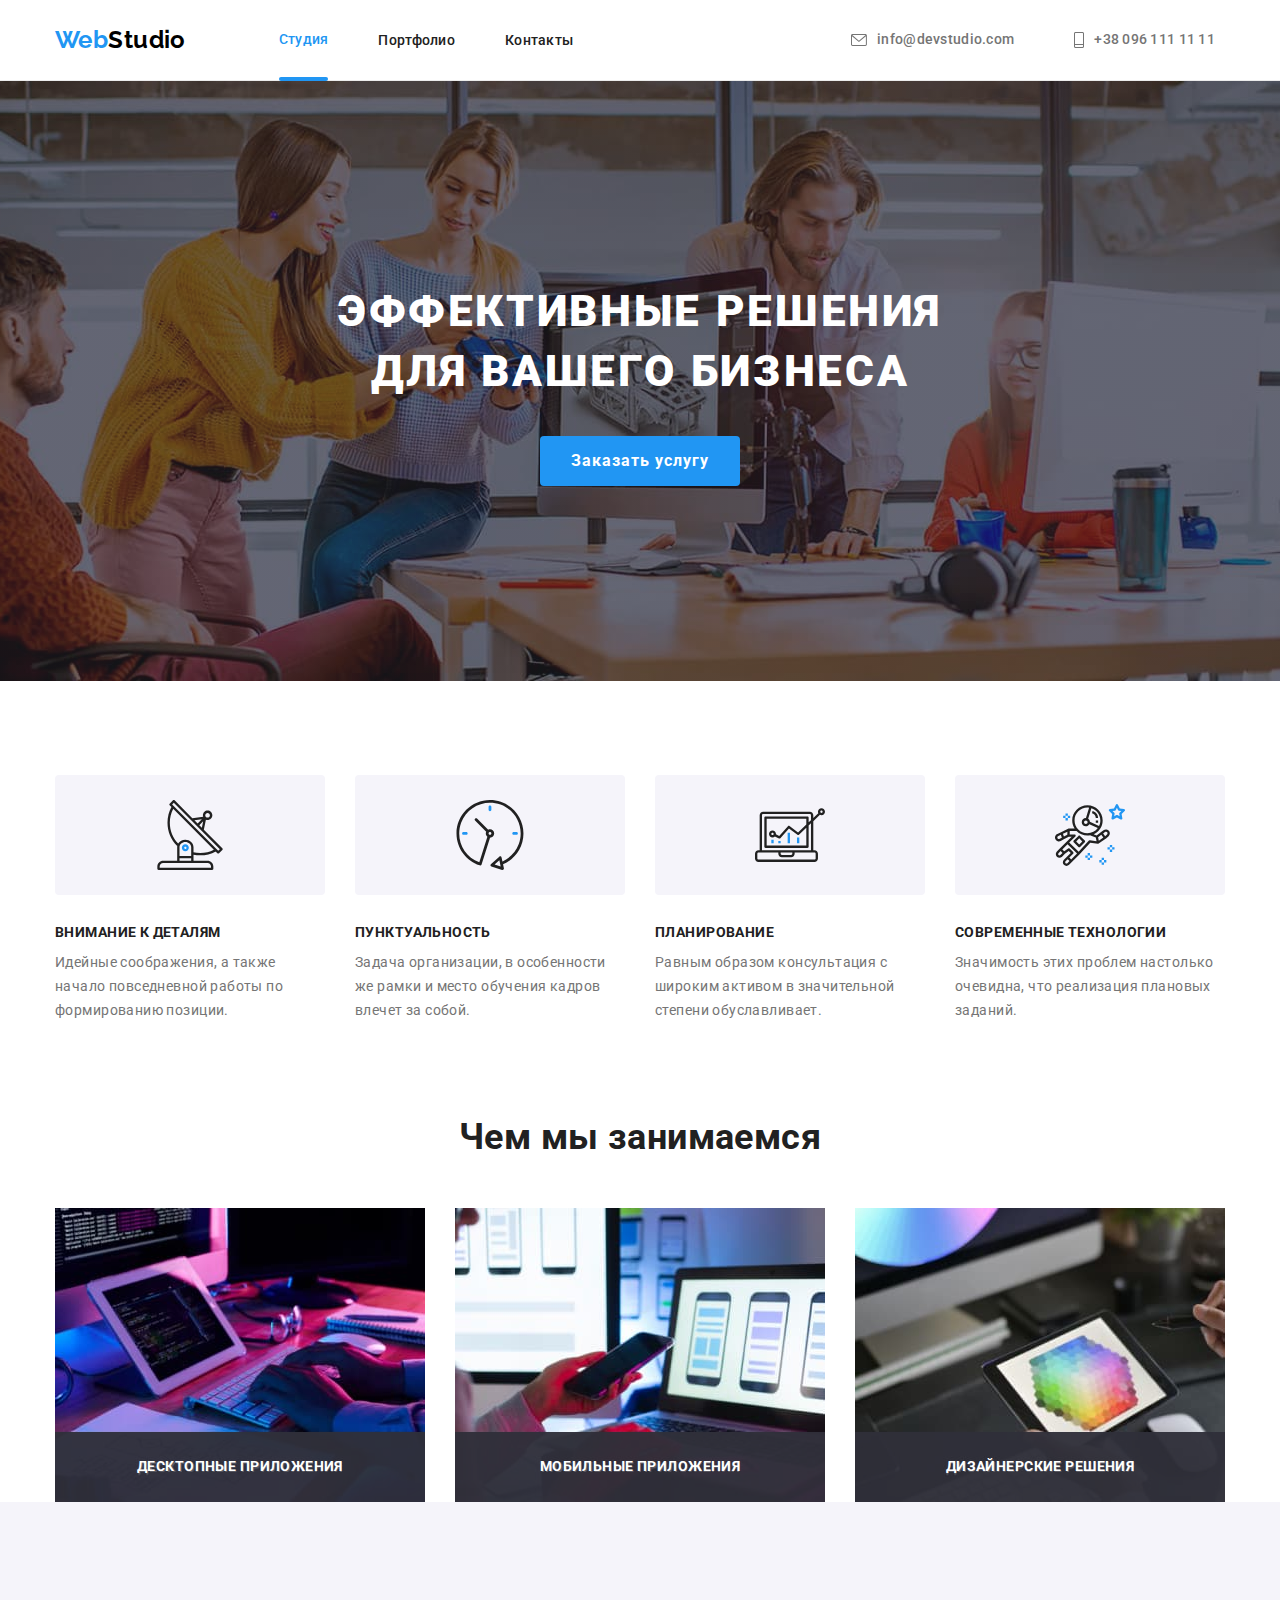
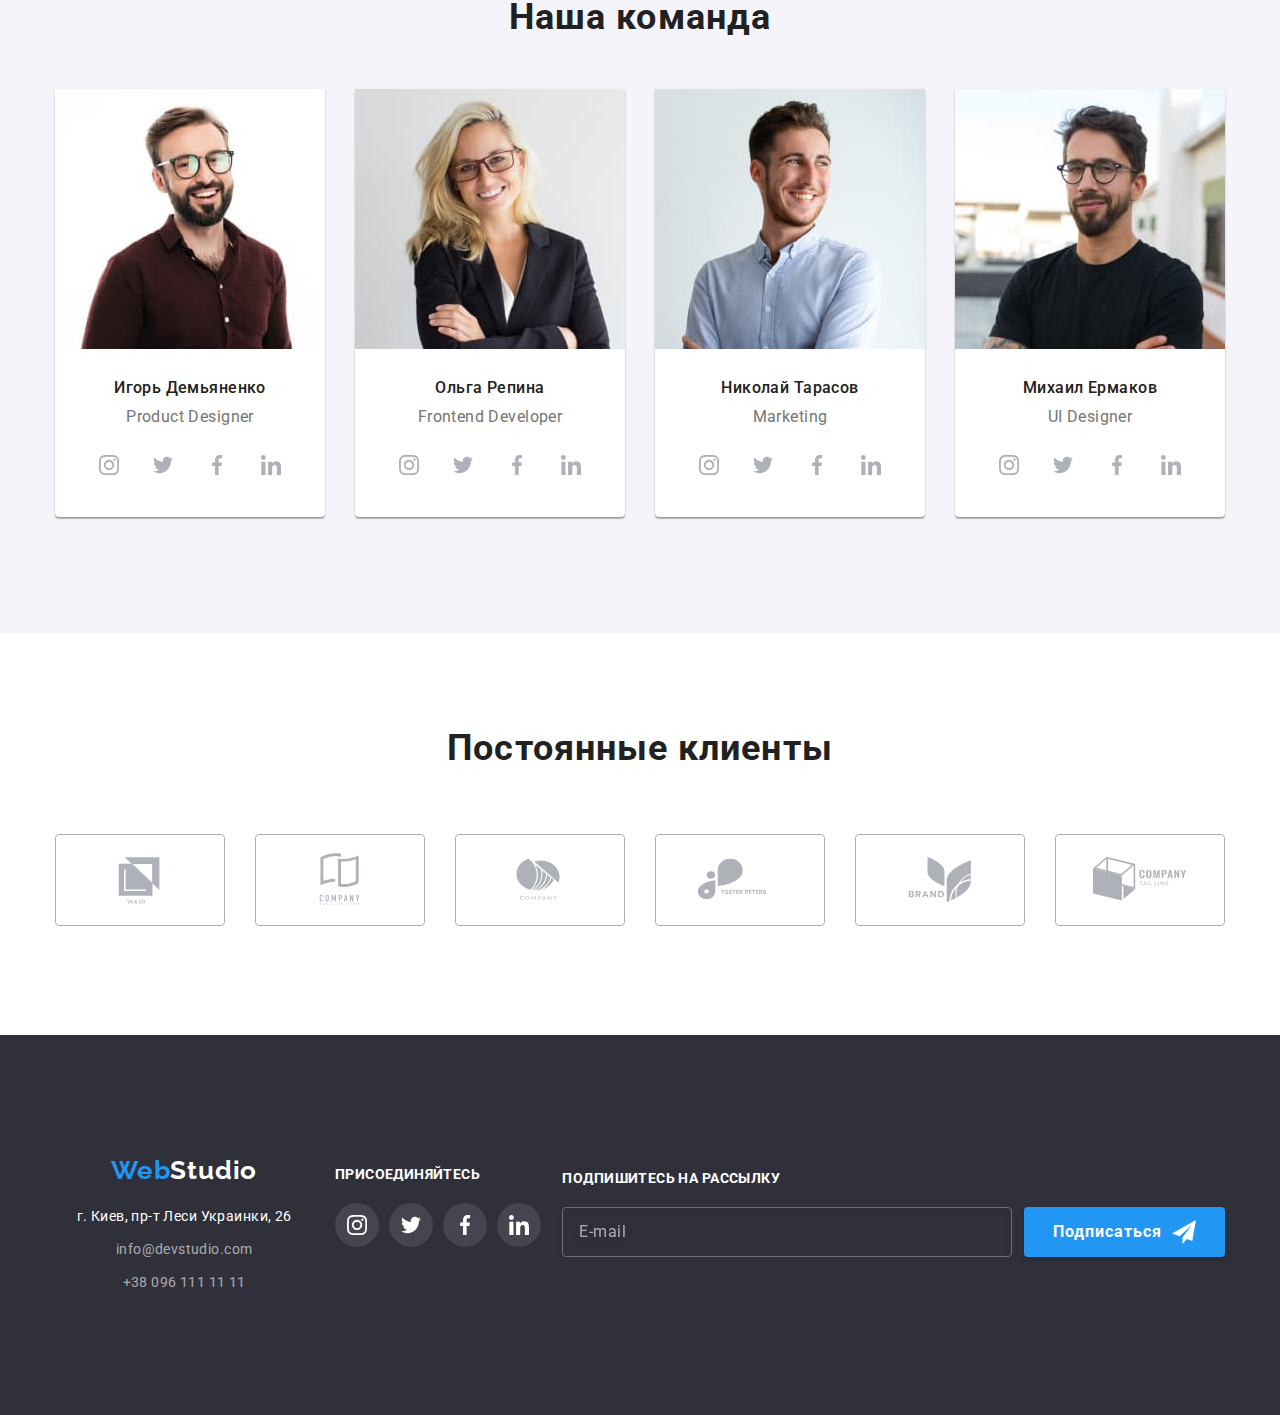
==== commit 14c81d96: "update" ====
--- a/index.html
+++ b/index.html
@@ -172,11 +172,12 @@
                     <li class="work__item">
                         <div class="specifics">
                             <picture>
-                                <source srcset="./img/desktop/desktop-squoosh1x/portfolio9-desktop@1x.jpg 1x,
-                                    ./img/desktop/desktop-squoosh2x/portfolio9-desktop@2x.jpg 2x"
+                                <source srcset="./img/desktop/desktop-squoosh1x/work1-desktop@1x.jpg 1x,
+                                    ./img/desktop/desktop-squoosh2x/work1-desktop@2x.jpg 2x"
                                     media="(min-width: 1200px)">
-                                <img class=" specifics__images" src="./images1/photo1.jpg" alt="Десктопные приложения"
-                                    width="370" />
+                                <img class=" specifics__images"
+                                    src="./img/desktop/desktop-squoosh1x/work1-desktop@1x.jpg"
+                                    alt="Десктопные приложения" width="370" />
                             </picture>
                             <div class="specifics__text">
                                 <p class="specifics__name">Десктопные приложения</p>
@@ -186,11 +187,12 @@
                     <li class="work__item">
                         <div class="specifics">
                             <picture>
-                                <source srcset="./img/desktop/desktop-squoosh1x/portfolio9-desktop@1x.jpg 1x,
-                                    ./img/desktop/desktop-squoosh2x/portfolio9-desktop@2x.jpg 2x"
+                                <source srcset="./img/desktop/desktop-squoosh1x/work2-desktop@1x.jpg 1x,
+                                    ./img/desktop/desktop-squoosh2x/work2-desktop@2x.jpg 2x"
                                     media="(min-width: 1200px)">
-                                <img class=" specifics__images" src="./images1/photo1.jpg" alt="Десктопные приложения"
-                                    width="370" />
+                                <img class="specifics__images"
+                                    src="./img/desktop/desktop-squoosh1x/work2-desktop@1x.jpg"
+                                    alt="Мобильные приложения" width="370" />
                             </picture>
                             <div class="specifics__text">
                                 <p class="specifics__name">Мобильные приложения</p>
@@ -200,11 +202,12 @@
                     <li class="work__item">
                         <div class="specifics">
                             <picture>
-                                <source srcset="./img/desktop/desktop-squoosh1x/portfolio9-desktop@1x.jpg 1x,
-                                    ./img/desktop/desktop-squoosh2x/portfolio9-desktop@2x.jpg 2x"
+                                <source srcset="./img/desktop/desktop-squoosh1x/work3-desktop@1x.jpg 1x,
+                                    ./img/desktop/desktop-squoosh2x/work3-desktop@2x.jpg 2x"
                                     media="(min-width: 1200px)">
-                                <img class=" specifics__images" src="./images1/photo1.jpg" alt="Десктопные приложения"
-                                    width="370" />
+                                <img class="specifics__images"
+                                    src="./img/desktop/desktop-squoosh1x/work3-desktop@1x.jpg"
+                                    alt="Дизайнерские решения" width="370" />
                             </picture>
                             <div class="specifics__text">
                                 <p class="specifics__name">Дизайнерские решения</p>
--- a/css/main.min.css
+++ b/css/main.min.css
@@ -1 +1 @@
-.visually-hidden{position:absolute;white-space:nowrap;width:1px;height:1px;overflow:hidden;border:0;padding:0;clip:rect(0 0 0 0);-webkit-clip-path:inset(50%);clip-path:inset(50%);margin:-1px}.backdrop.is-hidden{opacity:0;pointer-events:none;visibility:hidden}:root{--primary-text-color: #212121;--title-text-color: #757575;--secondary-title-text-color: #000000;--accent-color: #2196F3;--secondary-accent-color: #188CE8;--white: #FFFFFF;--primary-background-color: #2F303A;--secondary-background-color: #F5F4FA;--grey: #AFB1B8;--timing-function: cubic-bezier(0.4, 0, 0.2, 1);--bg-image: linear-gradient(to right, rgba(47, 48, 58, 0.4), rgba(47, 48, 58, 0.4))}.container{width:100%;padding-right:15px;padding-left:15px;margin-left:auto;margin-right:auto}@media screen and (min-width: 480px){.container{width:480px}}@media screen and (min-width: 768px){.container{width:768px}}@media screen and (min-width: 1200px){.container{width:1200px}}.btn-group__button{gap:8px;border:none;color:var(--primary-text-color);background-color:var(--secondary-background-color);padding:6px 22px}.btn-group__button.primary{display:flex;align-items:center;cursor:pointer;font-family:inherit;font-weight:500;font-size:16px;line-height:1.6;text-align:center;border-radius:4px;margin-left:0px;min-width:73px;color:var(--white);background-color:var(--accent-color)}.btn-group{display:flex;align-items:center;justify-content:flex-start;flex-wrap:wrap;gap:8px;margin-bottom:40px}.btn-group:nth-last-child(3){margin-right:0px}@media screen and (min-width: 768px){.btn-group{justify-content:center;margin-bottom:30px}}@media screen and (min-width: 1200px){.btn-group{justify-content:center;margin-bottom:50px}}.btn-group .btn-group__button{cursor:pointer;font-family:inherit;font-weight:500;font-size:16px;line-height:1.6;text-align:center;padding:6px 22px;border-radius:4px;border:1px solid rgba(0,0,0,0);color:var(--primary-text-color);background-color:var(--secondary-background-color);transition:color 250ms var(--timing-function),background-color 250ms var(--timing-function)}.btn-group .btn-group__button:hover,.btn-group .btn-group__button:focus{color:var(--white);background-color:var(--accent-color);box-shadow:0px 4px 4px rgba(0,0,0,.15)}.contact-list{display:flex;align-items:center;gap:50px;margin-left:auto}@media screen and (min-width: 768px)and (max-width: 1200px){.contact-list{display:block;margin-top:21px;margin-bottom:21px}}.contact-list__item{display:flex;align-items:center;margin-right:10px;gap:10px}.contact-list__email{display:flex;align-items:center;font-weight:500;font-size:14px;line-height:1.14;letter-spacing:.02em;color:var(--title-text-color);fill:currentColor;transition:color 250ms var(--timing-function)}@media screen and (min-width: 768px)and (max-width: 1200px){.contact-list__email{margin-bottom:10px}}.contact-list__email:hover,.contact-list__email:focus{color:var(--accent-color)}.contact-list__icon-envelope{margin-right:10px}.contact-list__icon-envelope:hover,.contact-list__icon-envelope:focus{fill:var(--accent-color)}.contact-list__tel{display:flex;align-items:center;justify-content:center;font-weight:500;font-size:14px;line-height:1.14;letter-spacing:.02em;color:var(--title-text-color);fill:currentColor;transition:color 250ms var(--timing-function)}.contact-list__tel:hover,.contact-list__tel:focus{color:var(--accent-color)}.contact-list__icon-tel{margin-right:10px}.contact-list__icon-tel:hover,.contact-list__icon-tel:focus{fill:var(--accent-color)}.adress{font-style:normal}.adress__item:hover,.adress__item:focus{color:var(--accent-color)}.adress__list{display:flex;flex-direction:column;align-items:center;justify-content:center;gap:9px}.adress__item{font-weight:400;font-size:14px;line-height:1.7;color:var(--white);transition:color 250ms var(--timing-function)}.adress__email-item:hover,.adress__email-item:focus{color:var(--accent-color)}.adress__email-item{font-weight:400;font-size:14px;line-height:1.7;color:rgba(255,255,255,.6);transition:color 250ms var(--timing-function)}.adress__tel-item:hover,.adress__tel-item:focus{color:var(--accent-color)}.adress__tel-item{font-weight:400;font-size:14px;line-height:1.7;color:rgba(255,255,255,.6);transition:color 250ms var(--timing-function)}.backdrop{position:fixed;top:0px;left:0px;width:100%;height:100%;background-color:rgba(0,0,0,.2);overflow-y:scroll}.modal{position:absolute;top:20px;left:50%;width:100%;min-height:581px;padding:40px;background-color:var(--white);box-shadow:0px 1px 3px rgba(0,0,0,.12),0px 1px 1px rgba(0,0,0,.14),0px 2px 1px rgba(0,0,0,.2);border-radius:4px;opacity:1;transform:translateX(-50%) scale(1);transition:transform 250ms var(--timing-function),opacity 250ms var(--timing-function),visibility 250ms var(--timing-function)}@media screen and (min-width: 480px){.modal{max-width:450px;width:100%}}.backdrop.is-hidden .modal{transform:translate(-50%, -50%) scale(0.8)}.modal__close{width:18px;height:18px;background-color:rgba(0,0,0,0)}.modal__button:hover .modal__close,.modal__button:focus .modal__close{fill:var(--accent-color)}.modal__button{display:flex;width:30px;height:30px;border-radius:50%;border:1px solid rgba(0,0,0,.1);align-items:center;justify-content:center;background-color:var(--white);top:8px;right:8px;position:absolute;cursor:pointer;fill:var(--secondary-title-text-color);transition:fill 250ms var(--timing-function)}.modal__title{font-weight:700;font-size:20px;line-height:1.15;text-align:center;letter-spacing:.03em;color:var(--primary-text-color);margin-bottom:12px}.modal__form{width:100%}.checkbox__label{font-size:7px;line-height:1.71;letter-spacing:.03em;color:var(--title-text-color);display:flex;align-items:center}@media screen and (min-width: 480px){.checkbox__label{font-size:12px}}.checkbox__label::before{content:"";width:16px;height:15px;border:2px solid var(--primary-text-color);border-radius:4px;margin-right:7px;align-items:center;transition:background-color 250ms var(--timing-function)}.checkbox:checked+.checkbox__label::before{background-color:var(--accent-color);background-image:url("../images3/icon check-2.svg");background-repeat:no-repeat;background-position:center;background-size:contain;background-origin:border-box;border-color:var(--accent-color)}.checkbox__accent{color:var(--accent-color);border-bottom:1px solid var(--accent-color);cursor:pointer;margin-left:5px;display:inline-block}.checkbox__accent:hover .checkbox__accent:focus{color:var(--accent-color)}.checkbox{margin-top:20px;margin-bottom:30px}.submit{font-weight:700;font-size:16px;line-height:1.88;display:flex;align-items:center;text-align:center;letter-spacing:.06em;width:200px;height:50px;display:block;margin-right:auto;margin-left:auto;padding-top:10px;padding-bottom:10px;padding-left:56px;padding-right:55px;color:var(--white);background-color:var(--accent-color);box-shadow:0px 4px 4px rgba(0,0,0,.15);border-radius:4px;cursor:pointer;border:none;transition:background-color 250ms var(--timing-function)}.submit:hover .submit:focus{background-color:#188ce8}.social__link{display:flex;width:44px;height:44px;border-radius:50%;align-items:center;justify-content:center;fill:currentColor;color:var(--grey);transition:color 250ms var(--timing-function),background-color 250ms var(--timing-function)}.social__link:hover,.social__link:focus{background-color:var(--accent-color);color:var(--white)}.social{display:flex;align-items:center;justify-content:center;gap:10px;margin-top:0px;margin-left:auto;margin-right:auto}.social__item{display:flex;align-items:center;justify-content:center;width:44px;height:44px;border-radius:50%;background-color:var(--white);fill:var(--grey);cursor:pointer}.social__item .one{width:44px;border-radius:50%}.media{gap:10px}.media__link{display:flex;width:44px;height:44px;border-radius:50%;align-items:center;justify-content:center;background-color:rgba(255,255,255,.1);fill:currentColor;color:var(--white);transition:background-color 250ms var(--timing-function)}.media__icon{fill:var(--white)}.media__link:hover,.media__link:focus{background-color:var(--accent-color)}.work__title{display:flex;font-weight:700;font-size:36px;line-height:1.17;text-align:center;justify-content:center;margin-right:auto;margin-bottom:50px;color:var(--primary-text-color)}@media screen and (max-width: 768px){.work__title{display:none}}.team__title{margin-bottom:30px;font-weight:700;font-size:28px;line-height:1.18;text-align:center;letter-spacing:.03em;color:var(--primary-text-color)}@media screen and (max-width: 767px){.team__title{display:none}}@media screen and (min-width: 1200px){.team__title{margin-bottom:50px;font-size:36px}}.clients__title{margin-bottom:30px;font-weight:700;font-size:28px;line-height:1.18;text-align:center;letter-spacing:.03em;color:var(--primary-text-color)}@media screen and (min-width: 1200px){.clients__title{margin-bottom:50px;font-size:36px}}.data{left:7px;bottom:10px;margin-bottom:20px}.data__form-input{width:100%;height:40px;border:1px solid rgba(33,33,33,.2);border-radius:4px;font:inherit;transition:border 250ms var(--timing-function);padding-left:42px}.data__form-input:focus{outline-color:var(--accent-color)}.data__form-input:focus+.data__icon{fill:var(--accent-color)}.data__icon{position:absolute;width:18px;height:18px;top:50%;left:12px;fill:var(--primary-text-color);transform:translateY(-50%);transition:fill 250ms var(--timing-function)}.data__input-wrap{position:relative;margin-top:4px}.comment__form{font-weight:400;font-size:12px;line-height:1.17;letter-spacing:.01em;width:100%;height:138px;border:1px solid rgba(33,33,33,.2);border-radius:4px;resize:none;padding-top:12px;padding-left:16px;margin-top:4px}.comment__form:focus{outline-color:var(--accent-color)}.header .logo{color:var(--secondary-title-text-color);font-family:"Raleway",sans-serif;text-decoration:none;font-weight:700;font-size:24px;line-height:1.17}.logo{padding-top:16px;padding-bottom:16px}@media screen and (min-width: 768px){.logo{margin-right:88px}}@media screen and (min-width: 1200px){.logo{margin-right:93px}}.logo__accent{color:var(--accent-color)}.footer .logo{font-weight:700;font-size:26px;line-height:1.17;text-align:center;letter-spacing:.03em;color:var(--white);display:inline-block;margin-bottom:20px;margin-right:0px;font-family:"Raleway",sans-serif;text-decoration:none;background:var(--primary-background-color);padding:0px}body{font-size:14px;font-family:"Roboto",sans-serif;letter-spacing:.03em;color:var(--primary-text-color);background-color:var(--white)}*,*:before,*:after{padding:0px;margin:0px;box-sizing:border-box}ul{list-style:none;padding:0px;margin:0px}h1,h2,h3,h4,h5,h6,p{margin-top:0px;margin-bottom:0px}img{display:block;width:100%;height:auto;max-width:100%}a{text-decoration:none}.galery{padding-top:60px;padding-bottom:60px}@media screen and (min-width: 1200px){.galery{padding-top:94px;padding-bottom:94px}}.galery-container{width:100%;padding-left:15px;padding-right:15px;margin-left:auto;margin-right:auto}@media screen and (min-width: 480px){.galery-container{width:450px}}@media screen and (min-width: 768px){.galery-container{width:738px}}@media screen and (min-width: 1200px){.galery-container{width:1200px}}.galery-title-hidden{display:none}.product__title{margin-bottom:4px;font-weight:700;font-size:18px;line-height:2;letter-spacing:.06em;color:var(--primary-text-color)}@media screen and (min-width: 768px){.product__title{font-size:17px}}.product__name{flex-grow:1;padding-top:20px;padding-bottom:20px;padding-left:24px;padding-right:24px;border:1px solid #eee}.galery-list{display:flex;flex-wrap:wrap;gap:30px}.galery-list__item{width:100%;border-radius:4px}@media screen and (min-width: 768px){.galery-list__item{width:calc((100% - 30px)/2)}}@media screen and (min-width: 1200px){.galery-list__item{width:calc((100% - 60px)/3)}}.galery-list__item:nth-child(3){margin-right:0px}.galery-list__item:nth-last-child(3){margin-bottom:0px}.product__work{font-weight:400;font-size:16px;line-height:1.9;color:var(--title-text-color)}.galery-list__photo{display:block;text-decoration:none;transition:box-shadow 250ms var(--timing-function)}.galery-list__photo:hover,.galery-list__photo:focus{box-shadow:0px 4px 4px rgba(0,0,0,.15)}.product__text{position:absolute;top:0;left:0;width:100%;height:100%;color:var(--white);background-color:rgba(33,150,243,.9);transform:translateY(100%);transition:transform 250ms cubic-bezier(0.4, 0, 0.2, 1);padding:63px 24px}.product__overlay{font-weight:400;font-size:18px;line-height:1.56;letter-spacing:.03em;text-align:start}.product{position:relative;overflow:hidden}.galery-list__photo:hover .product__text,.galery-list__photo:focus .product__text{transform:translateY(0%)}.footer{width:100%;padding-top:60px;padding-bottom:60px;margin-bottom:0px;background:var(--primary-background-color)}.footer-container{display:flex;align-items:center;justify-content:center;flex-direction:column}@media screen and (min-width: 768px){.footer-container{row-gap:60px}}@media screen and (min-width: 1200px){.footer-container{display:flex;flex-direction:row;align-items:center;justify-content:center}}.locate{display:flex;flex-direction:column;align-items:center;justify-content:center}@media screen and (max-width: 480px){.locate{margin-bottom:60px;margin-left:auto;margin-right:auto}}@media screen and (min-width: 768px){.locate{display:flex;flex-direction:column;justify-content:center;align-items:center}}@media screen and (min-width: 1200px){.locate{padding-bottom:60px}}@media screen and (min-width: 480px){.adress{margin-left:auto;margin-right:auto}}@media screen and (min-width: 768px){.adress{display:block;margin-bottom:0}}.header{position:relative;border-bottom:1px solid #ececec}header.container{align-items:center;justify-content:space-between}.header-container{align-items:center}@media screen and (max-width: 767px){.main-navigation{display:none}}@media screen and (min-width: 768px){.main-navigation{display:flex;align-items:center;justify-content:space-between}}.navigation{display:flex;align-items:center}@media screen and (min-width: 770px){.navigation{display:flex;align-items:center;justify-content:space-between}}.navigation-list__link{font-weight:500;font-size:14px;line-height:1.14;letter-spacing:.02em;color:var(--primary-text-color);transition:color 250ms var(--timing-function)}.navigation-list__link:hover,.navigation-list__link:focus{color:var(--accent-color)}.navigation-list{display:flex;align-items:center;justify-content:space-between;gap:50px}.current{display:block;padding-top:32px;padding-bottom:32px;color:var(--accent-color);position:relative}.current::after{position:absolute;content:"";display:block;width:100%;height:4px;border-radius:2px;background:var(--accent-color);left:0px;bottom:-1px;transition:background 250ms var(--timing-function),color 250ms var(--timing-function)}.hero{width:100%;height:400px;margin-left:auto;margin-right:auto;background-color:#c4c4c4;background-image:var(--bg-image),url("../img/mobile/mobile-squoosh1x/header-mobile@1x.jpg");background-size:cover;background-repeat:no-repeat;background-position:center;text-align:center;padding-top:118px;padding-bottom:118px}@media screen and (min-width: 480px){.hero{max-width:480px}}@media screen and (min-width: 768px){.hero{max-width:768px;background-image:var(--bg-image),url("../img/tablet/tablet-squoosh1x/header-tablet@1x.jpg")}}@media screen and (min-width: 1200px){.hero{max-width:1600px;width:100%;height:600px;padding-top:200px;padding-bottom:200px;background-image:var(--bg-image),url("../img/desktop/desktop-squoosh1x/header-desktop@1x.jpg")}}@media screen and (min-device-pixel-ratio: 2)and (max-width: 767px),screen and (-webkit-min-device-pixel-ratio: 2)and (max-width: 767px),screen and (min-resolution: 192dpi)and (max-width: 767px),screen and (min-resolution: 2dppx)and (max-width: 767px){.hero{background-image:var(--bg-image),url(../img/mobile/mobile-squoosh2x/header-mobile@2x.jpg)}}@media screen and (min-device-pixel-ratio: 2)and (min-width: 768px),screen and (-webkit-min-device-pixel-ratio: 2)and (min-width: 768px),screen and (min-resolution: 192dpi)and (min-width: 768px),screen and (min-resolution: 2dppx)and (min-width: 768px){.hero{background-image:var(--bg-image),url(../img/tablet/tablet-squoosh2x/header-tablet@2x.jpg)}}@media screen and (min-device-pixel-ratio: 2)and (min-width: 1200px),screen and (-webkit-min-device-pixel-ratio: 2)and (min-width: 1200px),screen and (min-resolution: 192dpi)and (min-width: 1200px),screen and (min-resolution: 2dppx)and (min-width: 1200px){.hero{background-image:var(--bg-image),url(../img/desktop/desktop-squoosh2x/header-desktop@2x.jpg)}}.hero__title{font-weight:900;font-size:26px;line-height:1.6;letter-spacing:.06em;text-transform:uppercase;margin-bottom:35px;margin-left:auto;margin-right:auto;color:var(--white)}@media screen and (min-width: 480px){.hero__title{width:360px}}@media screen and (min-width: 1200px){.hero__title{font-size:44px;line-height:1.364;width:700px}}.hero__button-primary{font-family:inherit;cursor:pointer;font-weight:700;font-size:16px;line-height:1.88;display:flex;align-items:center;text-align:center;letter-spacing:.06em;padding:10px 22px;margin-bottom:0px;margin-left:auto;margin-right:auto;width:200px;justify-content:center;color:var(--white);background-color:var(--accent-color);border:none;border-radius:4px;transition:background-color 250ms var(--timing-function),color 250ms var(--timing-function)}.hero__button-primary:hover,.hero__button-primary:focus{background:var(--secondary-accent-color);color:var(--white)}.team{padding-top:60px;padding-bottom:60px;background-color:var(--secondary-background-color)}@media screen and (min-width: 1200px){.team{padding-top:94px;padding-bottom:94px}}.team__list{width:100%;display:flex;flex-wrap:wrap;align-items:center;gap:30px}.card{background-color:var(--white);box-shadow:0px 1px 3px rgba(0,0,0,.12),0px 1px 1px rgba(0,0,0,.14),0px 2px 1px rgba(0,0,0,.2);border-radius:0px 0px 4px 4px}@media screen and (min-width: 480px){.card{width:100%;margin-bottom:22px}}@media screen and (min-width: 768px){.card{width:calc((100% - 30px)/2);padding-left:15;padding-right:15;padding-top:123;padding-bottom:60}}@media screen and (min-width: 1200px){.card{width:calc((100% - 90px)/4)}}.card__images{margin-bottom:130px}.card__name{padding-top:30px;padding-bottom:30px;padding-right:30px;padding-left:30px}.card__title{margin-bottom:10px;align-content:center;justify-content:center;font-weight:500;font-size:16px;line-height:1.18;text-align:center;color:var(--primary-text-color)}.card__text{font-weight:400;font-size:16px;line-height:1.18;text-align:center;color:var(--title-text-color);margin-bottom:16px}.clients__section{padding:60px 0px}@media screen and (min-width: 1200px){.clients__section{padding-top:94px;padding-bottom:94px}}.clients__title{margin-bottom:30px;font-size:28px;line-height:1.17;text-align:center;font-weight:700;letter-spacing:.03em}@media screen and (min-width: 1200px){.clients__title{margin-bottom:50px;font-size:36px;line-height:1.17}}.clients__list{display:flex;align-items:center;justify-content:center;flex-wrap:wrap;gap:30px}@media screen and (min-width: 480px){.clients__list{flex-wrap:wrap}}@media screen and (min-width: 768px){.clients__list{padding:15px 60px;flex-wrap:wrap}}@media screen and (min-width: 1200px){.clients__list{gap:30px;flex-wrap:nowrap}}.clients__link{display:flex;align-items:center;justify-content:center;width:170px;height:92px;border:1px solid #afb1b8;border-radius:4px;fill:currentColor;color:var(--grey);transition:color 250ms var(--timing-function)}.clients__link:hover,.clients__link:focus{border:1px solid var(--accent-color);fill:var(--accent-color)}.clients__logo:hover,.clients__logo:focus{background-color:var(--white);fill:var(--accent-color)}.work{padding-top:0px}@media screen and (max-width: 770px){.work{display:none}}.work__list{display:flex;align-items:center;justify-content:space-between;gap:30px}.specifics{position:relative}.specifics__text{position:absolute;bottom:0px;display:flex;text-align:center;justify-content:center;width:100%;height:70px;background:rgba(47,48,58,.8)}.specifics__name{font-weight:700;font-size:14px;line-height:1.14;text-align:center;padding-top:27px;padding-bottom:27px;letter-spacing:.03em;text-transform:uppercase;color:var(--white)}@media screen and (min-width: 1200px){.subscription-box{display:flex;flex-direction:row;align-items:center;justify-content:center}}.subscription{display:block;justify-content:center;gap:12px}@media screen and (min-width: 1200px){.subscription{padding-top:72px;padding-bottom:94px}}.subscription__title{font-weight:700;font-size:14px;line-height:1.14;letter-spacing:.03em;text-transform:uppercase;padding-top:0px;padding-bottom:0px;margin-bottom:20px;color:var(--white)}@media screen and (max-width: 1200px){.subscription__title{text-align:center}}.subscription__btn{flex-direction:column;align-items:center;justify-content:center;gap:12px}@media screen and (min-width: 1200px){.subscription__btn{display:flex;flex-direction:row;align-items:center;justify-content:center}}.subscription__button{font-size:16px;font-weight:700;line-height:1.875;letter-spacing:.06em;display:flex;align-items:center;justify-content:center;background:var(--accent-color);color:var(--white);box-shadow:0px 4px 4px rgba(0,0,0,.15);border-radius:4px;border:none;padding:10px 29px;margin-top:20px;margin-left:auto;margin-right:auto}@media screen and (min-width: 1200px){.subscription__button{margin-top:0px}}.subscription__icon{margin-left:10px;align-self:center;fill:var(--white)}.subscription__input{width:100%;height:50px;filter:drop-shadow(rgba(0, 0, 0, 0.15) 0px 4px 4px);background-color:rgba(0,0,0,0);border-width:1px;border-style:solid;border-color:rgba(255,255,255,.3);-o-border-image:initial;border-image:initial;border-radius:4px}@media screen and (min-width: 480px){.subscription__input{width:450px;margin-left:auto;margin-right:auto;display:block}}.subscription__input::-moz-placeholder{width:47px;height:20px;left:831px;top:2802px;font-weight:400;font-size:16px;line-height:1.25;align-items:center;letter-spacing:.03em;color:rgba(255,255,255,.6);padding-left:16px}.subscription__input:-ms-input-placeholder{width:47px;height:20px;left:831px;top:2802px;font-weight:400;font-size:16px;line-height:1.25;align-items:center;letter-spacing:.03em;color:rgba(255,255,255,.6);padding-left:16px}.subscription__input::placeholder{width:47px;height:20px;left:831px;top:2802px;font-weight:400;font-size:16px;line-height:1.25;align-items:center;letter-spacing:.03em;color:rgba(255,255,255,.6);padding-left:16px}.features{padding-top:60px;padding-bottom:60px;margin-bottom:0px;background-color:var(--white)}@media screen and (min-width: 1200px){.features{padding-top:94px;padding-bottom:94px}}.features .container{display:flex;align-items:center;justify-content:space-between}.features-list__list{display:flex;flex-wrap:wrap;gap:30px}@media screen and (min-width: 1200px){.features-list__list{width:100%;flex-wrap:nowrap}}@media screen and (min-width: 768px){.features-list__item{width:354px}}.features-list__icon{display:flex;align-items:center;justify-content:center;height:120px;margin-bottom:30px;background:var(--secondary-background-color);border-radius:4px;background-position:center}@media screen and (min-width: 768px){.features-list__icon{width:100%}}.features-list__title{font-weight:700;font-size:14px;line-height:1.14;letter-spacing:.03em;text-align:center;text-transform:uppercase;margin-bottom:10px;color:var(--primary-text-color)}@media screen and (min-width: 768px){.features-list__title{text-align:start}}.features-list__text{font-weight:400;font-size:14px;line-height:1.7;text-align:start;margin-top:0px;color:var(--title-text-color)}.item:not(:last-child){margin-right:30px}@media screen and (max-width: 480px){.join{display:inline-block;margin-right:auto;margin-left:auto;margin-bottom:60px}}@media screen and (max-width: 768px){.join{display:flex;flex-direction:column;align-items:center;justify-items:center}}@media screen and (min-width: 1200px){.join{padding-top:72px;padding-bottom:100px}}.locate-join{margin-left:auto;margin-right:auto}@media screen and (max-width: 480px){.locate-join{display:flex;flex-direction:column}}@media screen and (min-width: 768px){.locate-join{width:100%;display:flex;align-items:baseline;justify-content:space-around}}.join__title{font-weight:700;font-size:14px;line-height:1.14;letter-spacing:.03em;text-transform:uppercase;color:var(--white);padding-top:0px;padding-bottom:0px;margin-bottom:20px}@media screen and (max-width: 1200px){.join__title{text-align:center}}.join__list{display:flex;align-items:center;justify-content:space-around;gap:10px}@media screen and (max-width: 480px){.join__list{display:flex;align-items:center;justify-items:center}}@media screen and (min-width: 768px){.join__list{display:flex;align-items:center;justify-items:center}}.logo-box{display:flex;align-items:center;justify-content:space}@media screen and (min-width: 768px){.logo-box{display:none}}.menu-open-button{margin-left:auto;width:40px;height:40px;padding-top:10px;padding-bottom:10px;border:none;background-color:rgba(0,0,0,0)}.menu-container{display:flex;flex-direction:column;position:fixed;top:0;left:0;width:100vw;height:100vh;padding:48px 40px;background-color:#fff;z-index:999;transform:translateX(100%);transition:transform 250ms ease-in-out}.menu-container.is-open{transform:translateX(0)}.menu-close-button{position:absolute;top:10px;right:10px;width:40px;height:40px;display:block;margin-left:auto;margin-bottom:5px;background-color:rgba(0,0,0,0);fill:var(--primary-text-color);border:none}.menu-close-button:hover,.menu-close-button:focus{fill:var(--accent-color)}.mob-menu-navigation{margin-bottom:auto}.mob-menu-list{display:flex;flex-direction:column;gap:32px}@media screen and (min-width: 480px){.mob-menu-list{margin-bottom:306px}}.mob-menu__link{font-weight:500;font-size:40px;line-height:1.18;letter-spacing:.02em;color:var(--primary-text-color)}.current-mob,.mob-menu__link:hover,.mob-menu__link:focus{color:var(--accent-color)}.mobile-box{display:flex;flex-direction:column;gap:64px;margin-top:auto}.mob-menu-contact__item{margin-bottom:32px}.mob-menu-contact__tel{font-weight:500;font-size:26px;line-height:1.176;letter-spacing:.02em;color:var(--accent-color);margin-bottom:64px}@media screen and (min-width: 480px){.mob-menu-contact__tel{font-size:34px}}.mob-menu-contact__email{font-weight:500;font-size:24px;line-height:1.17;letter-spacing:.02em;color:var(--title-text-color)}.mob-menu-social{font-weight:500;font-size:12px;line-height:22px;letter-spacing:.02em;color:var(--accent-color)}@media screen and (min-width: 480px){.mob-menu-social{font-size:18px}}.mob-menu-social__list{display:flex;gap:20px}.mob-menu-social__item:not(:last-child)::after{content:"";height:22px;width:1px;position:absolute;background-color:rgba(33,33,33,.2);right:-10px}.mob-menu-social__item{position:relative}/*# sourceMappingURL=main.min.css.map */+.visually-hidden{position:absolute;white-space:nowrap;width:1px;height:1px;overflow:hidden;border:0;padding:0;clip:rect(0 0 0 0);-webkit-clip-path:inset(50%);clip-path:inset(50%);margin:-1px}.backdrop.is-hidden{opacity:0;pointer-events:none;visibility:hidden}:root{--primary-text-color: #212121;--title-text-color: #757575;--secondary-title-text-color: #000000;--accent-color: #2196F3;--secondary-accent-color: #188CE8;--white: #FFFFFF;--primary-background-color: #2F303A;--secondary-background-color: #F5F4FA;--grey: #AFB1B8;--timing-function: cubic-bezier(0.4, 0, 0.2, 1);--bg-image: linear-gradient(to right, rgba(47, 48, 58, 0.4), rgba(47, 48, 58, 0.4))}.container{width:100%;padding-right:15px;padding-left:15px;margin-left:auto;margin-right:auto}@media screen and (min-width: 480px){.container{width:480px}}@media screen and (min-width: 768px){.container{width:768px}}@media screen and (min-width: 1200px){.container{width:1200px}}.btn-group__button{gap:8px;border:none;color:var(--primary-text-color);background-color:var(--secondary-background-color);padding:6px 22px}.btn-group__button.primary{display:flex;align-items:center;cursor:pointer;font-family:inherit;font-weight:500;font-size:16px;line-height:1.6;text-align:center;border-radius:4px;margin-left:0px;min-width:73px;color:var(--white);background-color:var(--accent-color)}.btn-group{display:flex;align-items:center;justify-content:flex-start;flex-wrap:wrap;gap:8px;margin-bottom:40px}.btn-group:nth-last-child(3){margin-right:0px}@media screen and (min-width: 768px){.btn-group{justify-content:center;margin-bottom:30px}}@media screen and (min-width: 1200px){.btn-group{justify-content:center;margin-bottom:50px}}.btn-group .btn-group__button{cursor:pointer;font-family:inherit;font-weight:500;font-size:16px;line-height:1.6;text-align:center;padding:6px 22px;border-radius:4px;border:1px solid rgba(0,0,0,0);color:var(--primary-text-color);background-color:var(--secondary-background-color);transition:color 250ms var(--timing-function),background-color 250ms var(--timing-function)}.btn-group .btn-group__button:hover,.btn-group .btn-group__button:focus{color:var(--white);background-color:var(--accent-color);box-shadow:0px 4px 4px rgba(0,0,0,.15)}.contact-list{display:flex;align-items:center;gap:50px;margin-left:auto}@media screen and (min-width: 768px)and (max-width: 1200px){.contact-list{display:block;margin-top:21px;margin-bottom:21px}}.contact-list__item{display:flex;align-items:center;margin-right:10px;gap:10px}.contact-list__email{display:flex;align-items:center;font-weight:500;font-size:14px;line-height:1.14;letter-spacing:.02em;color:var(--title-text-color);fill:currentColor;transition:color 250ms var(--timing-function)}@media screen and (min-width: 768px)and (max-width: 1200px){.contact-list__email{margin-bottom:10px}}.contact-list__email:hover,.contact-list__email:focus{color:var(--accent-color)}.contact-list__icon-envelope{margin-right:10px}.contact-list__icon-envelope:hover,.contact-list__icon-envelope:focus{fill:var(--accent-color)}.contact-list__tel{display:flex;align-items:center;justify-content:center;font-weight:500;font-size:14px;line-height:1.14;letter-spacing:.02em;color:var(--title-text-color);fill:currentColor;transition:color 250ms var(--timing-function)}.contact-list__tel:hover,.contact-list__tel:focus{color:var(--accent-color)}.contact-list__icon-tel{margin-right:10px}.contact-list__icon-tel:hover,.contact-list__icon-tel:focus{fill:var(--accent-color)}.adress{font-style:normal}.adress__item:hover,.adress__item:focus{color:var(--accent-color)}.adress__list{display:flex;flex-direction:column;align-items:center;justify-content:center;gap:9px}.adress__item{font-weight:400;font-size:14px;line-height:1.7;color:var(--white);transition:color 250ms var(--timing-function)}.adress__email-item:hover,.adress__email-item:focus{color:var(--accent-color)}.adress__email-item{font-weight:400;font-size:14px;line-height:1.7;color:rgba(255,255,255,.6);transition:color 250ms var(--timing-function)}.adress__tel-item:hover,.adress__tel-item:focus{color:var(--accent-color)}.adress__tel-item{font-weight:400;font-size:14px;line-height:1.7;color:rgba(255,255,255,.6);transition:color 250ms var(--timing-function)}.backdrop{position:fixed;top:0px;left:0px;width:100%;height:100%;background-color:rgba(0,0,0,.2);overflow-y:scroll}.modal{position:absolute;top:20px;left:50%;width:100%;min-height:581px;padding:40px;background-color:var(--white);box-shadow:0px 1px 3px rgba(0,0,0,.12),0px 1px 1px rgba(0,0,0,.14),0px 2px 1px rgba(0,0,0,.2);border-radius:4px;opacity:1;transform:translateX(-50%) scale(1);transition:transform 250ms var(--timing-function),opacity 250ms var(--timing-function),visibility 250ms var(--timing-function)}@media screen and (min-width: 480px){.modal{max-width:450px;width:100%}}.backdrop.is-hidden .modal{transform:translate(-50%, -50%) scale(0.8)}.modal__close{width:18px;height:18px;background-color:rgba(0,0,0,0)}.modal__button:hover .modal__close,.modal__button:focus .modal__close{fill:var(--accent-color)}.modal__button{display:flex;width:30px;height:30px;border-radius:50%;border:1px solid rgba(0,0,0,.1);align-items:center;justify-content:center;background-color:var(--white);top:8px;right:8px;position:absolute;cursor:pointer;fill:var(--secondary-title-text-color);transition:fill 250ms var(--timing-function)}.modal__title{font-weight:700;font-size:20px;line-height:1.15;text-align:center;letter-spacing:.03em;color:var(--primary-text-color);margin-bottom:12px}.modal__form{width:100%}.checkbox__label{font-size:7px;line-height:1.71;letter-spacing:.03em;color:var(--title-text-color);display:flex;align-items:center}@media screen and (min-width: 480px){.checkbox__label{font-size:12px}}.checkbox__label::before{content:"";width:16px;height:15px;border:2px solid var(--primary-text-color);border-radius:4px;margin-right:7px;align-items:center;transition:background-color 250ms var(--timing-function)}.checkbox:checked+.checkbox__label::before{background-color:var(--accent-color);background-image:url("../images3/icon check-2.svg");background-repeat:no-repeat;background-position:center;background-size:contain;background-origin:border-box;border-color:var(--accent-color)}.checkbox__accent{color:var(--accent-color);border-bottom:1px solid var(--accent-color);cursor:pointer;margin-left:5px;display:inline-block}.checkbox__accent:hover .checkbox__accent:focus{color:var(--accent-color)}.checkbox{margin-top:20px;margin-bottom:30px}.submit{font-weight:700;font-size:16px;line-height:1.88;display:flex;align-items:center;text-align:center;letter-spacing:.06em;width:200px;height:50px;display:block;margin-right:auto;margin-left:auto;padding-top:10px;padding-bottom:10px;padding-left:56px;padding-right:55px;color:var(--white);background-color:var(--accent-color);box-shadow:0px 4px 4px rgba(0,0,0,.15);border-radius:4px;cursor:pointer;border:none;transition:background-color 250ms var(--timing-function)}.submit:hover .submit:focus{background-color:#188ce8}.social__link{display:flex;width:44px;height:44px;border-radius:50%;align-items:center;justify-content:center;fill:currentColor;color:var(--grey);transition:color 250ms var(--timing-function),background-color 250ms var(--timing-function)}.social__link:hover,.social__link:focus{background-color:var(--accent-color);color:var(--white)}.social{display:flex;align-items:center;justify-content:center;gap:10px;margin-top:0px;margin-left:auto;margin-right:auto}.social__item{display:flex;align-items:center;justify-content:center;width:44px;height:44px;border-radius:50%;background-color:var(--white);fill:var(--grey);cursor:pointer}.social__item .one{width:44px;border-radius:50%}.media{gap:10px}.media__link{display:flex;width:44px;height:44px;border-radius:50%;align-items:center;justify-content:center;background-color:rgba(255,255,255,.1);fill:currentColor;color:var(--white);transition:background-color 250ms var(--timing-function)}.media__icon{fill:var(--white)}.media__link:hover,.media__link:focus{background-color:var(--accent-color)}.work__title{display:flex;font-weight:700;font-size:36px;line-height:1.17;text-align:center;justify-content:center;margin-right:auto;margin-bottom:50px;color:var(--primary-text-color)}@media screen and (max-width: 768px){.work__title{display:none}}.team__title{margin-bottom:30px;font-weight:700;font-size:28px;line-height:1.18;text-align:center;letter-spacing:.03em;color:var(--primary-text-color)}@media screen and (max-width: 767px){.team__title{display:none}}@media screen and (min-width: 1200px){.team__title{margin-bottom:50px;font-size:36px}}.clients__title{margin-bottom:30px;font-weight:700;font-size:28px;line-height:1.18;text-align:center;letter-spacing:.03em;color:var(--primary-text-color)}@media screen and (min-width: 1200px){.clients__title{margin-bottom:50px;font-size:36px}}.data{left:7px;bottom:10px;margin-bottom:20px}.data__form-input{width:100%;height:40px;border:1px solid rgba(33,33,33,.2);border-radius:4px;font:inherit;transition:border 250ms var(--timing-function);padding-left:42px}.data__form-input:focus{outline-color:var(--accent-color)}.data__form-input:focus+.data__icon{fill:var(--accent-color)}.data__icon{position:absolute;width:18px;height:18px;top:50%;left:12px;fill:var(--primary-text-color);transform:translateY(-50%);transition:fill 250ms var(--timing-function)}.data__input-wrap{position:relative;margin-top:4px}.comment__form{font-weight:400;font-size:12px;line-height:1.17;letter-spacing:.01em;width:100%;height:138px;border:1px solid rgba(33,33,33,.2);border-radius:4px;resize:none;padding-top:12px;padding-left:16px;margin-top:4px}.comment__form:focus{outline-color:var(--accent-color)}.header .logo{color:var(--secondary-title-text-color);font-family:"Raleway",sans-serif;text-decoration:none;font-weight:700;font-size:24px;line-height:1.17}.logo{padding-top:16px;padding-bottom:16px}@media screen and (min-width: 768px){.logo{margin-right:88px}}@media screen and (min-width: 1200px){.logo{margin-right:93px}}.logo__accent{color:var(--accent-color)}.footer .logo{font-weight:700;font-size:26px;line-height:1.17;text-align:center;letter-spacing:.03em;color:var(--white);display:inline-block;margin-bottom:20px;margin-right:0px;font-family:"Raleway",sans-serif;text-decoration:none;background:var(--primary-background-color);padding:0px}body{font-size:14px;font-family:"Roboto",sans-serif;letter-spacing:.03em;color:var(--primary-text-color);background-color:var(--white)}*,*:before,*:after{padding:0px;margin:0px;box-sizing:border-box}ul{list-style:none;padding:0px;margin:0px}h1,h2,h3,h4,h5,h6,p{margin-top:0px;margin-bottom:0px}img{display:block;width:100%;height:auto;max-width:100%}a{text-decoration:none}.galery{padding-top:60px;padding-bottom:60px}@media screen and (min-width: 1200px){.galery{padding-top:94px;padding-bottom:94px}}.galery-container{width:100%;padding-left:15px;padding-right:15px;margin-left:auto;margin-right:auto}@media screen and (min-width: 480px){.galery-container{width:450px}}@media screen and (min-width: 768px){.galery-container{width:738px}}@media screen and (min-width: 1200px){.galery-container{width:1200px}}.galery-title-hidden{display:none}.product__title{margin-bottom:4px;font-weight:700;font-size:18px;line-height:2;letter-spacing:.06em;color:var(--primary-text-color)}@media screen and (min-width: 768px){.product__title{font-size:16px}}.product__name{flex-grow:1;padding-top:20px;padding-bottom:20px;padding-left:24px;padding-right:24px;border:1px solid #eee}.galery-list{display:flex;flex-wrap:wrap;gap:30px}.galery-list__item{width:100%;border-radius:4px}@media screen and (min-width: 768px){.galery-list__item{width:calc((100% - 30px)/2)}}@media screen and (min-width: 1200px){.galery-list__item{width:calc((100% - 60px)/3)}}.galery-list__item:nth-child(3){margin-right:0px}.galery-list__item:nth-last-child(3){margin-bottom:0px}.product__work{font-weight:400;font-size:16px;line-height:1.9;color:var(--title-text-color)}.galery-list__photo{display:block;text-decoration:none;transition:box-shadow 250ms var(--timing-function)}.galery-list__photo:hover,.galery-list__photo:focus{box-shadow:0px 4px 4px rgba(0,0,0,.15)}.product__text{position:absolute;top:0;left:0;width:100%;height:100%;color:var(--white);background-color:rgba(33,150,243,.9);transform:translateY(100%);transition:transform 250ms cubic-bezier(0.4, 0, 0.2, 1);padding:63px 24px}.product__overlay{font-weight:400;font-size:18px;line-height:1.56;letter-spacing:.03em;text-align:start}.product{position:relative;overflow:hidden}.galery-list__photo:hover .product__text,.galery-list__photo:focus .product__text{transform:translateY(0%)}.footer{width:100%;padding-top:60px;padding-bottom:60px;margin-bottom:0px;background:var(--primary-background-color)}.footer-container{display:flex;align-items:center;justify-content:center;flex-direction:column}@media screen and (min-width: 768px){.footer-container{row-gap:60px}}@media screen and (min-width: 1200px){.footer-container{display:flex;flex-direction:row;align-items:center;justify-content:center}}.locate{display:flex;flex-direction:column;align-items:center;justify-content:center}@media screen and (max-width: 480px){.locate{margin-bottom:60px;margin-left:auto;margin-right:auto}}@media screen and (min-width: 768px){.locate{display:flex;flex-direction:column;justify-content:center;align-items:center}}@media screen and (min-width: 1200px){.locate{padding-bottom:60px}}@media screen and (min-width: 480px){.adress{margin-left:auto;margin-right:auto}}@media screen and (min-width: 768px){.adress{display:block;margin-bottom:0}}.header{position:relative;border-bottom:1px solid #ececec}header.container{align-items:center;justify-content:space-between}.header-container{align-items:center}@media screen and (max-width: 767px){.main-navigation{display:none}}@media screen and (min-width: 768px){.main-navigation{display:flex;align-items:center;justify-content:space-between}}.navigation{display:flex;align-items:center}@media screen and (min-width: 770px){.navigation{display:flex;align-items:center;justify-content:space-between}}.navigation-list__link{font-weight:500;font-size:14px;line-height:1.14;letter-spacing:.02em;color:var(--primary-text-color);transition:color 250ms var(--timing-function)}.navigation-list__link:hover,.navigation-list__link:focus{color:var(--accent-color)}.navigation-list{display:flex;align-items:center;justify-content:space-between;gap:50px}.current{display:block;padding-top:32px;padding-bottom:32px;color:var(--accent-color);position:relative}.current::after{position:absolute;content:"";display:block;width:100%;height:4px;border-radius:2px;background:var(--accent-color);left:0px;bottom:-1px;transition:background 250ms var(--timing-function),color 250ms var(--timing-function)}.hero{width:100%;height:400px;margin-left:auto;margin-right:auto;background-color:#c4c4c4;background-image:var(--bg-image),url("../img/mobile/mobile-squoosh1x/header-mobile@1x.jpg");background-size:cover;background-repeat:no-repeat;background-position:center;text-align:center;padding-top:118px;padding-bottom:118px}@media screen and (min-width: 480px){.hero{max-width:480px}}@media screen and (min-width: 768px){.hero{max-width:768px;background-image:var(--bg-image),url("../img/tablet/tablet-squoosh1x/header-tablet@1x.jpg")}}@media screen and (min-width: 1200px){.hero{max-width:1600px;width:100%;height:600px;padding-top:200px;padding-bottom:200px;background-image:var(--bg-image),url("../img/desktop/desktop-squoosh1x/header-desktop@1x.jpg")}}@media screen and (min-device-pixel-ratio: 2)and (max-width: 767px),screen and (-webkit-min-device-pixel-ratio: 2)and (max-width: 767px),screen and (min-resolution: 192dpi)and (max-width: 767px),screen and (min-resolution: 2dppx)and (max-width: 767px){.hero{background-image:var(--bg-image),url(../img/mobile/mobile-squoosh2x/header-mobile@2x.jpg)}}@media screen and (min-device-pixel-ratio: 2)and (min-width: 768px),screen and (-webkit-min-device-pixel-ratio: 2)and (min-width: 768px),screen and (min-resolution: 192dpi)and (min-width: 768px),screen and (min-resolution: 2dppx)and (min-width: 768px){.hero{background-image:var(--bg-image),url(../img/tablet/tablet-squoosh2x/header-tablet@2x.jpg)}}@media screen and (min-device-pixel-ratio: 2)and (min-width: 1200px),screen and (-webkit-min-device-pixel-ratio: 2)and (min-width: 1200px),screen and (min-resolution: 192dpi)and (min-width: 1200px),screen and (min-resolution: 2dppx)and (min-width: 1200px){.hero{background-image:var(--bg-image),url(../img/desktop/desktop-squoosh2x/header-desktop@2x.jpg)}}.hero__title{font-weight:900;font-size:26px;line-height:1.6;letter-spacing:.06em;text-transform:uppercase;margin-bottom:35px;margin-left:auto;margin-right:auto;color:var(--white)}@media screen and (min-width: 480px){.hero__title{width:360px}}@media screen and (min-width: 1200px){.hero__title{font-size:44px;line-height:1.364;width:700px}}.hero__button-primary{font-family:inherit;cursor:pointer;font-weight:700;font-size:16px;line-height:1.88;display:flex;align-items:center;text-align:center;letter-spacing:.06em;padding:10px 22px;margin-bottom:0px;margin-left:auto;margin-right:auto;width:200px;justify-content:center;color:var(--white);background-color:var(--accent-color);border:none;border-radius:4px;transition:background-color 250ms var(--timing-function),color 250ms var(--timing-function)}.hero__button-primary:hover,.hero__button-primary:focus{background:var(--secondary-accent-color);color:var(--white)}.team{padding-top:60px;padding-bottom:60px;background-color:var(--secondary-background-color)}@media screen and (min-width: 1200px){.team{padding-top:94px;padding-bottom:94px}}.team__list{width:100%;display:flex;flex-wrap:wrap;align-items:center;gap:30px}.card{background-color:var(--white);box-shadow:0px 1px 3px rgba(0,0,0,.12),0px 1px 1px rgba(0,0,0,.14),0px 2px 1px rgba(0,0,0,.2);border-radius:0px 0px 4px 4px}@media screen and (min-width: 480px){.card{width:100%;margin-bottom:22px}}@media screen and (min-width: 768px){.card{width:calc((100% - 30px)/2);padding-left:15;padding-right:15;padding-top:123;padding-bottom:60}}@media screen and (min-width: 1200px){.card{width:calc((100% - 90px)/4)}}.card__images{margin-bottom:130px}.card__name{padding-top:30px;padding-bottom:30px;padding-right:30px;padding-left:30px}.card__title{margin-bottom:10px;align-content:center;justify-content:center;font-weight:500;font-size:16px;line-height:1.18;text-align:center;color:var(--primary-text-color)}.card__text{font-weight:400;font-size:16px;line-height:1.18;text-align:center;color:var(--title-text-color);margin-bottom:16px}.clients__section{padding:60px 0px}@media screen and (min-width: 1200px){.clients__section{padding-top:94px;padding-bottom:94px}}.clients__title{margin-bottom:30px;font-size:28px;line-height:1.17;text-align:center;font-weight:700;letter-spacing:.03em}@media screen and (min-width: 1200px){.clients__title{margin-bottom:50px;font-size:36px;line-height:1.17}}.clients__list{display:flex;align-items:center;justify-content:center;flex-wrap:wrap;gap:30px}@media screen and (min-width: 480px){.clients__list{flex-wrap:wrap}}@media screen and (min-width: 768px){.clients__list{padding:15px 60px;flex-wrap:wrap}}@media screen and (min-width: 1200px){.clients__list{gap:30px;flex-wrap:nowrap}}.clients__link{display:flex;align-items:center;justify-content:center;width:170px;height:92px;border:1px solid #afb1b8;border-radius:4px;fill:currentColor;color:var(--grey);transition:color 250ms var(--timing-function)}.clients__link:hover,.clients__link:focus{border:1px solid var(--accent-color);fill:var(--accent-color)}.clients__logo:hover,.clients__logo:focus{background-color:var(--white);fill:var(--accent-color)}.work{padding-top:0px}@media screen and (max-width: 770px){.work{display:none}}.work__list{display:flex;align-items:center;justify-content:space-between;gap:30px}.specifics{position:relative}.specifics__text{position:absolute;bottom:0px;display:flex;text-align:center;justify-content:center;width:100%;height:70px;background:rgba(47,48,58,.8)}.specifics__name{font-weight:700;font-size:14px;line-height:1.14;text-align:center;padding-top:27px;padding-bottom:27px;letter-spacing:.03em;text-transform:uppercase;color:var(--white)}@media screen and (min-width: 1200px){.subscription-box{display:flex;flex-direction:row;align-items:center;justify-content:center}}.subscription{display:block;justify-content:center;gap:12px}@media screen and (min-width: 1200px){.subscription{padding-top:72px;padding-bottom:94px}}.subscription__title{font-weight:700;font-size:14px;line-height:1.14;letter-spacing:.03em;text-transform:uppercase;padding-top:0px;padding-bottom:0px;margin-bottom:20px;color:var(--white)}@media screen and (max-width: 1200px){.subscription__title{text-align:center}}.subscription__btn{flex-direction:column;align-items:center;justify-content:center;gap:12px}@media screen and (min-width: 1200px){.subscription__btn{display:flex;flex-direction:row;align-items:center;justify-content:center}}.subscription__button{font-size:16px;font-weight:700;line-height:1.875;letter-spacing:.06em;display:flex;align-items:center;justify-content:center;background:var(--accent-color);color:var(--white);box-shadow:0px 4px 4px rgba(0,0,0,.15);border-radius:4px;border:none;padding:10px 29px;margin-top:20px;margin-left:auto;margin-right:auto}@media screen and (min-width: 1200px){.subscription__button{margin-top:0px}}.subscription__icon{margin-left:10px;align-self:center;fill:var(--white)}.subscription__input{width:100%;height:50px;filter:drop-shadow(rgba(0, 0, 0, 0.15) 0px 4px 4px);background-color:rgba(0,0,0,0);border-width:1px;border-style:solid;border-color:rgba(255,255,255,.3);-o-border-image:initial;border-image:initial;border-radius:4px}@media screen and (min-width: 480px){.subscription__input{width:450px;margin-left:auto;margin-right:auto;display:block}}.subscription__input::-moz-placeholder{width:47px;height:20px;left:831px;top:2802px;font-weight:400;font-size:16px;line-height:1.25;align-items:center;letter-spacing:.03em;color:rgba(255,255,255,.6);padding-left:16px}.subscription__input:-ms-input-placeholder{width:47px;height:20px;left:831px;top:2802px;font-weight:400;font-size:16px;line-height:1.25;align-items:center;letter-spacing:.03em;color:rgba(255,255,255,.6);padding-left:16px}.subscription__input::placeholder{width:47px;height:20px;left:831px;top:2802px;font-weight:400;font-size:16px;line-height:1.25;align-items:center;letter-spacing:.03em;color:rgba(255,255,255,.6);padding-left:16px}.features{padding-top:60px;padding-bottom:60px;margin-bottom:0px;background-color:var(--white)}@media screen and (min-width: 1200px){.features{padding-top:94px;padding-bottom:94px}}.features .container{display:flex;align-items:center;justify-content:space-between}.features-list__list{display:flex;flex-wrap:wrap;gap:30px}@media screen and (min-width: 1200px){.features-list__list{width:100%;flex-wrap:nowrap}}@media screen and (min-width: 768px){.features-list__item{width:354px}}.features-list__icon{display:flex;align-items:center;justify-content:center;height:120px;margin-bottom:30px;background:var(--secondary-background-color);border-radius:4px;background-position:center}@media screen and (min-width: 768px){.features-list__icon{width:100%}}.features-list__title{font-weight:700;font-size:14px;line-height:1.14;letter-spacing:.03em;text-align:center;text-transform:uppercase;margin-bottom:10px;color:var(--primary-text-color)}@media screen and (min-width: 768px){.features-list__title{text-align:start}}.features-list__text{font-weight:400;font-size:14px;line-height:1.7;text-align:start;margin-top:0px;color:var(--title-text-color)}.item:not(:last-child){margin-right:30px}@media screen and (max-width: 480px){.join{display:inline-block;margin-right:auto;margin-left:auto;margin-bottom:60px}}@media screen and (max-width: 768px){.join{display:flex;flex-direction:column;align-items:center;justify-items:center}}@media screen and (min-width: 1200px){.join{padding-top:72px;padding-bottom:100px}}.locate-join{margin-left:auto;margin-right:auto}@media screen and (max-width: 480px){.locate-join{display:flex;flex-direction:column}}@media screen and (min-width: 768px){.locate-join{width:100%;display:flex;align-items:baseline;justify-content:space-around}}.join__title{font-weight:700;font-size:14px;line-height:1.14;letter-spacing:.03em;text-transform:uppercase;color:var(--white);padding-top:0px;padding-bottom:0px;margin-bottom:20px}@media screen and (max-width: 1200px){.join__title{text-align:center}}.join__list{display:flex;align-items:center;justify-content:space-around;gap:10px}@media screen and (max-width: 480px){.join__list{display:flex;align-items:center;justify-items:center}}@media screen and (min-width: 768px){.join__list{display:flex;align-items:center;justify-items:center}}.logo-box{display:flex;align-items:center;justify-content:space}@media screen and (min-width: 768px){.logo-box{display:none}}.menu-open-button{margin-left:auto;width:40px;height:40px;padding-top:10px;padding-bottom:10px;border:none;background-color:rgba(0,0,0,0)}.menu-container{display:flex;flex-direction:column;position:fixed;top:0;left:0;width:100vw;height:100vh;padding:48px 40px;background-color:#fff;z-index:999;transform:translateX(100%);transition:transform 250ms ease-in-out}.menu-container.is-open{transform:translateX(0)}.menu-close-button{position:absolute;top:10px;right:10px;width:40px;height:40px;display:block;margin-left:auto;margin-bottom:5px;background-color:rgba(0,0,0,0);fill:var(--primary-text-color);border:none}.menu-close-button:hover,.menu-close-button:focus{fill:var(--accent-color)}.mob-menu-navigation{margin-bottom:auto}.mob-menu-list{display:flex;flex-direction:column;gap:32px}@media screen and (min-width: 480px){.mob-menu-list{margin-bottom:306px}}.mob-menu__link{font-weight:500;font-size:40px;line-height:1.18;letter-spacing:.02em;color:var(--primary-text-color)}.current-mob,.mob-menu__link:hover,.mob-menu__link:focus{color:var(--accent-color)}.mobile-box{display:flex;flex-direction:column;gap:64px;margin-top:auto}.mob-menu-contact__item{margin-bottom:32px}.mob-menu-contact__tel{font-weight:500;font-size:26px;line-height:1.176;letter-spacing:.02em;color:var(--accent-color);margin-bottom:64px}@media screen and (min-width: 480px){.mob-menu-contact__tel{font-size:34px}}.mob-menu-contact__email{font-weight:500;font-size:24px;line-height:1.17;letter-spacing:.02em;color:var(--title-text-color)}.mob-menu-social{font-weight:500;font-size:12px;line-height:22px;letter-spacing:.02em;color:var(--accent-color)}@media screen and (min-width: 480px){.mob-menu-social{font-size:18px}}.mob-menu-social__list{display:flex;gap:20px}.mob-menu-social__item:not(:last-child)::after{content:"";height:22px;width:1px;position:absolute;background-color:rgba(33,33,33,.2);right:-10px}.mob-menu-social__item{position:relative}/*# sourceMappingURL=main.min.css.map */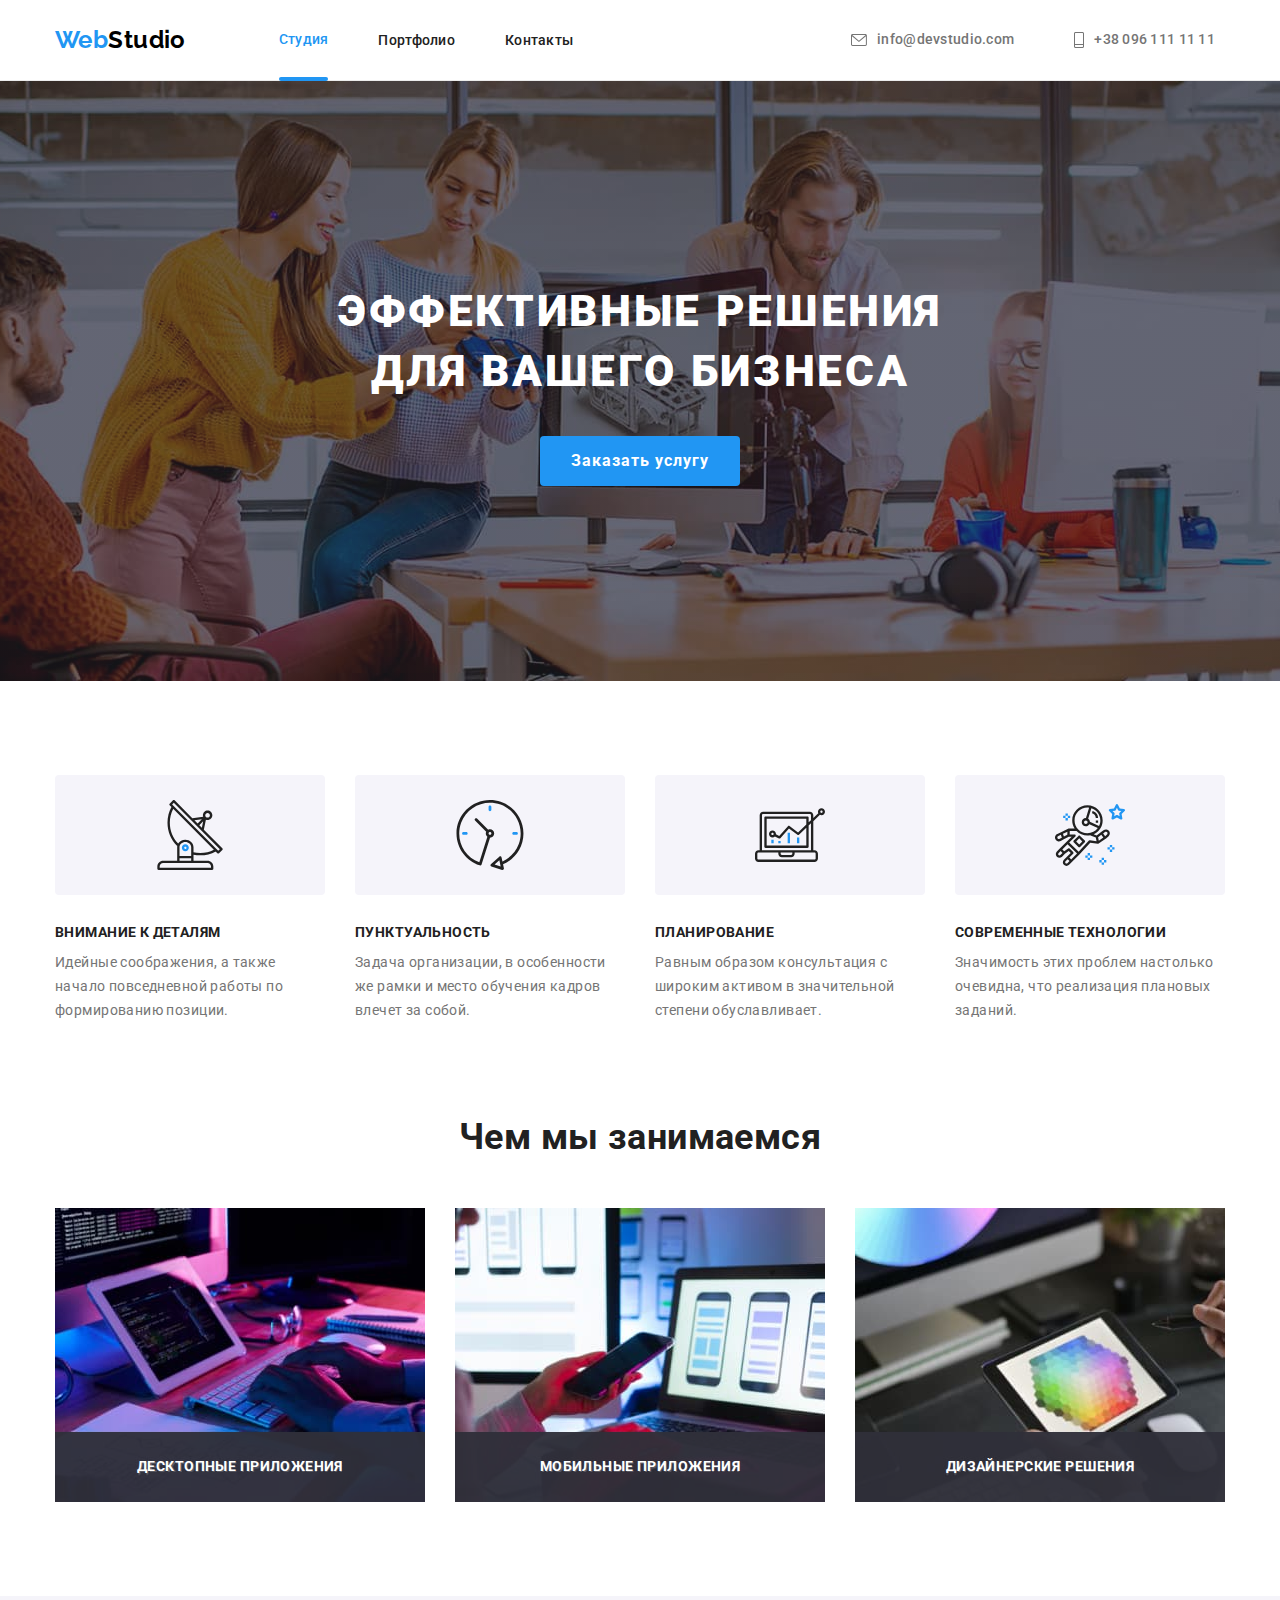
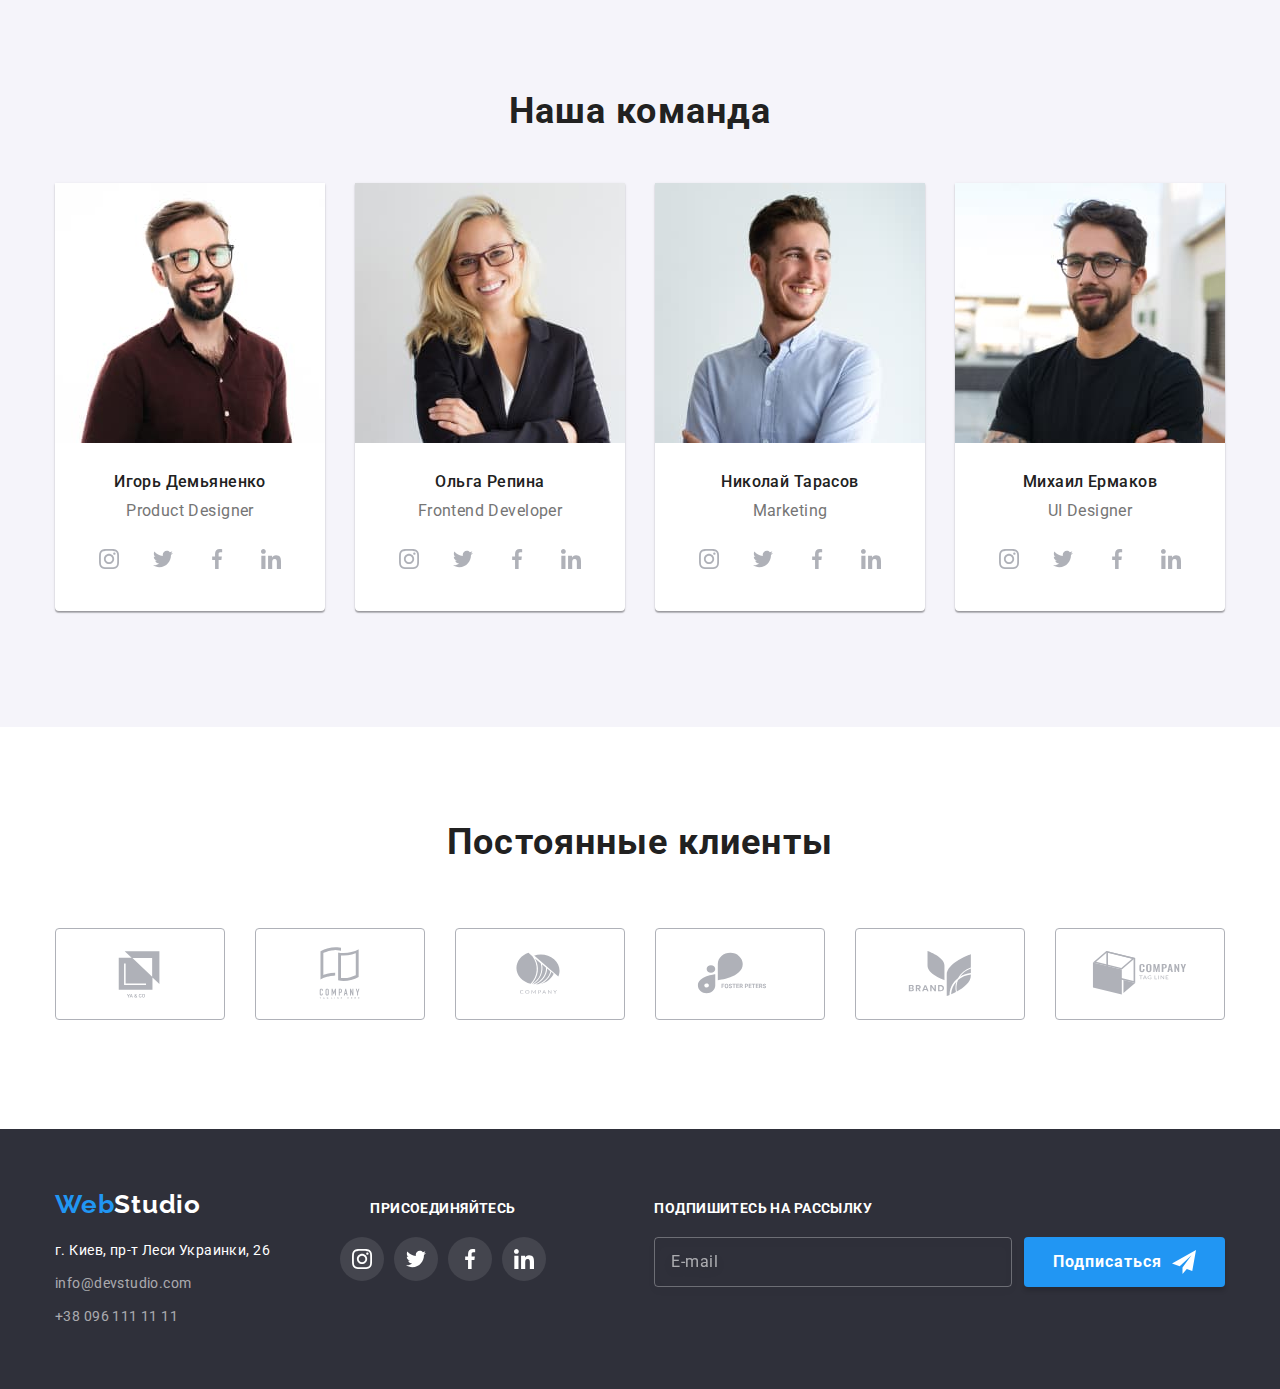
==== commit 7f1b20fc: "update" ====
--- a/index.html
+++ b/index.html
@@ -489,7 +489,7 @@
                     </address>
                 </div>
                 <div class="join">
-                    <h3 class="join__title">присоединяйтесь</h3>
+                    <p class="join__title">присоединяйтесь</p>
                     <ul class="join__list">
                         <li class="media">
                             <a href="" class="media__link">
@@ -581,7 +581,7 @@
                         placeholder="Введите текст"></textarea>
                 </div>
                 <div class="checkbox">
-                    <input class="checkbox__checkbox visually-hidden" type="checkbox" name="policy" value="true" <!--
+                    <input class="checkbox visually-hidden" type="checkbox" name="policy" value="true" <!--
                         id="policy" />
                     <label class="checkbox__label" for="policy">Соглашаюсь с рассылкой и принимаю<a
                             class="checkbox__accent" href="#">Условия договора</a></label>
--- a/css/main.min.css
+++ b/css/main.min.css
@@ -1 +1 @@
-.visually-hidden{position:absolute;white-space:nowrap;width:1px;height:1px;overflow:hidden;border:0;padding:0;clip:rect(0 0 0 0);-webkit-clip-path:inset(50%);clip-path:inset(50%);margin:-1px}.backdrop.is-hidden{opacity:0;pointer-events:none;visibility:hidden}:root{--primary-text-color: #212121;--title-text-color: #757575;--secondary-title-text-color: #000000;--accent-color: #2196F3;--secondary-accent-color: #188CE8;--white: #FFFFFF;--primary-background-color: #2F303A;--secondary-background-color: #F5F4FA;--grey: #AFB1B8;--timing-function: cubic-bezier(0.4, 0, 0.2, 1);--bg-image: linear-gradient(to right, rgba(47, 48, 58, 0.4), rgba(47, 48, 58, 0.4))}.container{width:100%;padding-right:15px;padding-left:15px;margin-left:auto;margin-right:auto}@media screen and (min-width: 480px){.container{width:480px}}@media screen and (min-width: 768px){.container{width:768px}}@media screen and (min-width: 1200px){.container{width:1200px}}.btn-group__button{gap:8px;border:none;color:var(--primary-text-color);background-color:var(--secondary-background-color);padding:6px 22px}.btn-group__button.primary{display:flex;align-items:center;cursor:pointer;font-family:inherit;font-weight:500;font-size:16px;line-height:1.6;text-align:center;border-radius:4px;margin-left:0px;min-width:73px;color:var(--white);background-color:var(--accent-color)}.btn-group{display:flex;align-items:center;justify-content:flex-start;flex-wrap:wrap;gap:8px;margin-bottom:40px}.btn-group:nth-last-child(3){margin-right:0px}@media screen and (min-width: 768px){.btn-group{justify-content:center;margin-bottom:30px}}@media screen and (min-width: 1200px){.btn-group{justify-content:center;margin-bottom:50px}}.btn-group .btn-group__button{cursor:pointer;font-family:inherit;font-weight:500;font-size:16px;line-height:1.6;text-align:center;padding:6px 22px;border-radius:4px;border:1px solid rgba(0,0,0,0);color:var(--primary-text-color);background-color:var(--secondary-background-color);transition:color 250ms var(--timing-function),background-color 250ms var(--timing-function)}.btn-group .btn-group__button:hover,.btn-group .btn-group__button:focus{color:var(--white);background-color:var(--accent-color);box-shadow:0px 4px 4px rgba(0,0,0,.15)}.contact-list{display:flex;align-items:center;gap:50px;margin-left:auto}@media screen and (min-width: 768px)and (max-width: 1200px){.contact-list{display:block;margin-top:21px;margin-bottom:21px}}.contact-list__item{display:flex;align-items:center;margin-right:10px;gap:10px}.contact-list__email{display:flex;align-items:center;font-weight:500;font-size:14px;line-height:1.14;letter-spacing:.02em;color:var(--title-text-color);fill:currentColor;transition:color 250ms var(--timing-function)}@media screen and (min-width: 768px)and (max-width: 1200px){.contact-list__email{margin-bottom:10px}}.contact-list__email:hover,.contact-list__email:focus{color:var(--accent-color)}.contact-list__icon-envelope{margin-right:10px}.contact-list__icon-envelope:hover,.contact-list__icon-envelope:focus{fill:var(--accent-color)}.contact-list__tel{display:flex;align-items:center;justify-content:center;font-weight:500;font-size:14px;line-height:1.14;letter-spacing:.02em;color:var(--title-text-color);fill:currentColor;transition:color 250ms var(--timing-function)}.contact-list__tel:hover,.contact-list__tel:focus{color:var(--accent-color)}.contact-list__icon-tel{margin-right:10px}.contact-list__icon-tel:hover,.contact-list__icon-tel:focus{fill:var(--accent-color)}.adress{font-style:normal}.adress__item:hover,.adress__item:focus{color:var(--accent-color)}.adress__list{display:flex;flex-direction:column;align-items:center;justify-content:center;gap:9px}.adress__item{font-weight:400;font-size:14px;line-height:1.7;color:var(--white);transition:color 250ms var(--timing-function)}.adress__email-item:hover,.adress__email-item:focus{color:var(--accent-color)}.adress__email-item{font-weight:400;font-size:14px;line-height:1.7;color:rgba(255,255,255,.6);transition:color 250ms var(--timing-function)}.adress__tel-item:hover,.adress__tel-item:focus{color:var(--accent-color)}.adress__tel-item{font-weight:400;font-size:14px;line-height:1.7;color:rgba(255,255,255,.6);transition:color 250ms var(--timing-function)}.backdrop{position:fixed;top:0px;left:0px;width:100%;height:100%;background-color:rgba(0,0,0,.2);overflow-y:scroll}.modal{position:absolute;top:20px;left:50%;width:100%;min-height:581px;padding:40px;background-color:var(--white);box-shadow:0px 1px 3px rgba(0,0,0,.12),0px 1px 1px rgba(0,0,0,.14),0px 2px 1px rgba(0,0,0,.2);border-radius:4px;opacity:1;transform:translateX(-50%) scale(1);transition:transform 250ms var(--timing-function),opacity 250ms var(--timing-function),visibility 250ms var(--timing-function)}@media screen and (min-width: 480px){.modal{max-width:450px;width:100%}}.backdrop.is-hidden .modal{transform:translate(-50%, -50%) scale(0.8)}.modal__close{width:18px;height:18px;background-color:rgba(0,0,0,0)}.modal__button:hover .modal__close,.modal__button:focus .modal__close{fill:var(--accent-color)}.modal__button{display:flex;width:30px;height:30px;border-radius:50%;border:1px solid rgba(0,0,0,.1);align-items:center;justify-content:center;background-color:var(--white);top:8px;right:8px;position:absolute;cursor:pointer;fill:var(--secondary-title-text-color);transition:fill 250ms var(--timing-function)}.modal__title{font-weight:700;font-size:20px;line-height:1.15;text-align:center;letter-spacing:.03em;color:var(--primary-text-color);margin-bottom:12px}.modal__form{width:100%}.checkbox__label{font-size:7px;line-height:1.71;letter-spacing:.03em;color:var(--title-text-color);display:flex;align-items:center}@media screen and (min-width: 480px){.checkbox__label{font-size:12px}}.checkbox__label::before{content:"";width:16px;height:15px;border:2px solid var(--primary-text-color);border-radius:4px;margin-right:7px;align-items:center;transition:background-color 250ms var(--timing-function)}.checkbox:checked+.checkbox__label::before{background-color:var(--accent-color);background-image:url("../images3/icon check-2.svg");background-repeat:no-repeat;background-position:center;background-size:contain;background-origin:border-box;border-color:var(--accent-color)}.checkbox__accent{color:var(--accent-color);border-bottom:1px solid var(--accent-color);cursor:pointer;margin-left:5px;display:inline-block}.checkbox__accent:hover .checkbox__accent:focus{color:var(--accent-color)}.checkbox{margin-top:20px;margin-bottom:30px}.submit{font-weight:700;font-size:16px;line-height:1.88;display:flex;align-items:center;text-align:center;letter-spacing:.06em;width:200px;height:50px;display:block;margin-right:auto;margin-left:auto;padding-top:10px;padding-bottom:10px;padding-left:56px;padding-right:55px;color:var(--white);background-color:var(--accent-color);box-shadow:0px 4px 4px rgba(0,0,0,.15);border-radius:4px;cursor:pointer;border:none;transition:background-color 250ms var(--timing-function)}.submit:hover .submit:focus{background-color:#188ce8}.social__link{display:flex;width:44px;height:44px;border-radius:50%;align-items:center;justify-content:center;fill:currentColor;color:var(--grey);transition:color 250ms var(--timing-function),background-color 250ms var(--timing-function)}.social__link:hover,.social__link:focus{background-color:var(--accent-color);color:var(--white)}.social{display:flex;align-items:center;justify-content:center;gap:10px;margin-top:0px;margin-left:auto;margin-right:auto}.social__item{display:flex;align-items:center;justify-content:center;width:44px;height:44px;border-radius:50%;background-color:var(--white);fill:var(--grey);cursor:pointer}.social__item .one{width:44px;border-radius:50%}.media{gap:10px}.media__link{display:flex;width:44px;height:44px;border-radius:50%;align-items:center;justify-content:center;background-color:rgba(255,255,255,.1);fill:currentColor;color:var(--white);transition:background-color 250ms var(--timing-function)}.media__icon{fill:var(--white)}.media__link:hover,.media__link:focus{background-color:var(--accent-color)}.work__title{display:flex;font-weight:700;font-size:36px;line-height:1.17;text-align:center;justify-content:center;margin-right:auto;margin-bottom:50px;color:var(--primary-text-color)}@media screen and (max-width: 768px){.work__title{display:none}}.team__title{margin-bottom:30px;font-weight:700;font-size:28px;line-height:1.18;text-align:center;letter-spacing:.03em;color:var(--primary-text-color)}@media screen and (max-width: 767px){.team__title{display:none}}@media screen and (min-width: 1200px){.team__title{margin-bottom:50px;font-size:36px}}.clients__title{margin-bottom:30px;font-weight:700;font-size:28px;line-height:1.18;text-align:center;letter-spacing:.03em;color:var(--primary-text-color)}@media screen and (min-width: 1200px){.clients__title{margin-bottom:50px;font-size:36px}}.data{left:7px;bottom:10px;margin-bottom:20px}.data__form-input{width:100%;height:40px;border:1px solid rgba(33,33,33,.2);border-radius:4px;font:inherit;transition:border 250ms var(--timing-function);padding-left:42px}.data__form-input:focus{outline-color:var(--accent-color)}.data__form-input:focus+.data__icon{fill:var(--accent-color)}.data__icon{position:absolute;width:18px;height:18px;top:50%;left:12px;fill:var(--primary-text-color);transform:translateY(-50%);transition:fill 250ms var(--timing-function)}.data__input-wrap{position:relative;margin-top:4px}.comment__form{font-weight:400;font-size:12px;line-height:1.17;letter-spacing:.01em;width:100%;height:138px;border:1px solid rgba(33,33,33,.2);border-radius:4px;resize:none;padding-top:12px;padding-left:16px;margin-top:4px}.comment__form:focus{outline-color:var(--accent-color)}.header .logo{color:var(--secondary-title-text-color);font-family:"Raleway",sans-serif;text-decoration:none;font-weight:700;font-size:24px;line-height:1.17}.logo{padding-top:16px;padding-bottom:16px}@media screen and (min-width: 768px){.logo{margin-right:88px}}@media screen and (min-width: 1200px){.logo{margin-right:93px}}.logo__accent{color:var(--accent-color)}.footer .logo{font-weight:700;font-size:26px;line-height:1.17;text-align:center;letter-spacing:.03em;color:var(--white);display:inline-block;margin-bottom:20px;margin-right:0px;font-family:"Raleway",sans-serif;text-decoration:none;background:var(--primary-background-color);padding:0px}body{font-size:14px;font-family:"Roboto",sans-serif;letter-spacing:.03em;color:var(--primary-text-color);background-color:var(--white)}*,*:before,*:after{padding:0px;margin:0px;box-sizing:border-box}ul{list-style:none;padding:0px;margin:0px}h1,h2,h3,h4,h5,h6,p{margin-top:0px;margin-bottom:0px}img{display:block;width:100%;height:auto;max-width:100%}a{text-decoration:none}.galery{padding-top:60px;padding-bottom:60px}@media screen and (min-width: 1200px){.galery{padding-top:94px;padding-bottom:94px}}.galery-container{width:100%;padding-left:15px;padding-right:15px;margin-left:auto;margin-right:auto}@media screen and (min-width: 480px){.galery-container{width:450px}}@media screen and (min-width: 768px){.galery-container{width:738px}}@media screen and (min-width: 1200px){.galery-container{width:1200px}}.galery-title-hidden{display:none}.product__title{margin-bottom:4px;font-weight:700;font-size:18px;line-height:2;letter-spacing:.06em;color:var(--primary-text-color)}@media screen and (min-width: 768px){.product__title{font-size:16px}}.product__name{flex-grow:1;padding-top:20px;padding-bottom:20px;padding-left:24px;padding-right:24px;border:1px solid #eee}.galery-list{display:flex;flex-wrap:wrap;gap:30px}.galery-list__item{width:100%;border-radius:4px}@media screen and (min-width: 768px){.galery-list__item{width:calc((100% - 30px)/2)}}@media screen and (min-width: 1200px){.galery-list__item{width:calc((100% - 60px)/3)}}.galery-list__item:nth-child(3){margin-right:0px}.galery-list__item:nth-last-child(3){margin-bottom:0px}.product__work{font-weight:400;font-size:16px;line-height:1.9;color:var(--title-text-color)}.galery-list__photo{display:block;text-decoration:none;transition:box-shadow 250ms var(--timing-function)}.galery-list__photo:hover,.galery-list__photo:focus{box-shadow:0px 4px 4px rgba(0,0,0,.15)}.product__text{position:absolute;top:0;left:0;width:100%;height:100%;color:var(--white);background-color:rgba(33,150,243,.9);transform:translateY(100%);transition:transform 250ms cubic-bezier(0.4, 0, 0.2, 1);padding:63px 24px}.product__overlay{font-weight:400;font-size:18px;line-height:1.56;letter-spacing:.03em;text-align:start}.product{position:relative;overflow:hidden}.galery-list__photo:hover .product__text,.galery-list__photo:focus .product__text{transform:translateY(0%)}.footer{width:100%;padding-top:60px;padding-bottom:60px;margin-bottom:0px;background:var(--primary-background-color)}.footer-container{display:flex;align-items:center;justify-content:center;flex-direction:column}@media screen and (min-width: 768px){.footer-container{row-gap:60px}}@media screen and (min-width: 1200px){.footer-container{display:flex;flex-direction:row;align-items:center;justify-content:center}}.locate{display:flex;flex-direction:column;align-items:center;justify-content:center}@media screen and (max-width: 480px){.locate{margin-bottom:60px;margin-left:auto;margin-right:auto}}@media screen and (min-width: 768px){.locate{display:flex;flex-direction:column;justify-content:center;align-items:center}}@media screen and (min-width: 1200px){.locate{padding-bottom:60px}}@media screen and (min-width: 480px){.adress{margin-left:auto;margin-right:auto}}@media screen and (min-width: 768px){.adress{display:block;margin-bottom:0}}.header{position:relative;border-bottom:1px solid #ececec}header.container{align-items:center;justify-content:space-between}.header-container{align-items:center}@media screen and (max-width: 767px){.main-navigation{display:none}}@media screen and (min-width: 768px){.main-navigation{display:flex;align-items:center;justify-content:space-between}}.navigation{display:flex;align-items:center}@media screen and (min-width: 770px){.navigation{display:flex;align-items:center;justify-content:space-between}}.navigation-list__link{font-weight:500;font-size:14px;line-height:1.14;letter-spacing:.02em;color:var(--primary-text-color);transition:color 250ms var(--timing-function)}.navigation-list__link:hover,.navigation-list__link:focus{color:var(--accent-color)}.navigation-list{display:flex;align-items:center;justify-content:space-between;gap:50px}.current{display:block;padding-top:32px;padding-bottom:32px;color:var(--accent-color);position:relative}.current::after{position:absolute;content:"";display:block;width:100%;height:4px;border-radius:2px;background:var(--accent-color);left:0px;bottom:-1px;transition:background 250ms var(--timing-function),color 250ms var(--timing-function)}.hero{width:100%;height:400px;margin-left:auto;margin-right:auto;background-color:#c4c4c4;background-image:var(--bg-image),url("../img/mobile/mobile-squoosh1x/header-mobile@1x.jpg");background-size:cover;background-repeat:no-repeat;background-position:center;text-align:center;padding-top:118px;padding-bottom:118px}@media screen and (min-width: 480px){.hero{max-width:480px}}@media screen and (min-width: 768px){.hero{max-width:768px;background-image:var(--bg-image),url("../img/tablet/tablet-squoosh1x/header-tablet@1x.jpg")}}@media screen and (min-width: 1200px){.hero{max-width:1600px;width:100%;height:600px;padding-top:200px;padding-bottom:200px;background-image:var(--bg-image),url("../img/desktop/desktop-squoosh1x/header-desktop@1x.jpg")}}@media screen and (min-device-pixel-ratio: 2)and (max-width: 767px),screen and (-webkit-min-device-pixel-ratio: 2)and (max-width: 767px),screen and (min-resolution: 192dpi)and (max-width: 767px),screen and (min-resolution: 2dppx)and (max-width: 767px){.hero{background-image:var(--bg-image),url(../img/mobile/mobile-squoosh2x/header-mobile@2x.jpg)}}@media screen and (min-device-pixel-ratio: 2)and (min-width: 768px),screen and (-webkit-min-device-pixel-ratio: 2)and (min-width: 768px),screen and (min-resolution: 192dpi)and (min-width: 768px),screen and (min-resolution: 2dppx)and (min-width: 768px){.hero{background-image:var(--bg-image),url(../img/tablet/tablet-squoosh2x/header-tablet@2x.jpg)}}@media screen and (min-device-pixel-ratio: 2)and (min-width: 1200px),screen and (-webkit-min-device-pixel-ratio: 2)and (min-width: 1200px),screen and (min-resolution: 192dpi)and (min-width: 1200px),screen and (min-resolution: 2dppx)and (min-width: 1200px){.hero{background-image:var(--bg-image),url(../img/desktop/desktop-squoosh2x/header-desktop@2x.jpg)}}.hero__title{font-weight:900;font-size:26px;line-height:1.6;letter-spacing:.06em;text-transform:uppercase;margin-bottom:35px;margin-left:auto;margin-right:auto;color:var(--white)}@media screen and (min-width: 480px){.hero__title{width:360px}}@media screen and (min-width: 1200px){.hero__title{font-size:44px;line-height:1.364;width:700px}}.hero__button-primary{font-family:inherit;cursor:pointer;font-weight:700;font-size:16px;line-height:1.88;display:flex;align-items:center;text-align:center;letter-spacing:.06em;padding:10px 22px;margin-bottom:0px;margin-left:auto;margin-right:auto;width:200px;justify-content:center;color:var(--white);background-color:var(--accent-color);border:none;border-radius:4px;transition:background-color 250ms var(--timing-function),color 250ms var(--timing-function)}.hero__button-primary:hover,.hero__button-primary:focus{background:var(--secondary-accent-color);color:var(--white)}.team{padding-top:60px;padding-bottom:60px;background-color:var(--secondary-background-color)}@media screen and (min-width: 1200px){.team{padding-top:94px;padding-bottom:94px}}.team__list{width:100%;display:flex;flex-wrap:wrap;align-items:center;gap:30px}.card{background-color:var(--white);box-shadow:0px 1px 3px rgba(0,0,0,.12),0px 1px 1px rgba(0,0,0,.14),0px 2px 1px rgba(0,0,0,.2);border-radius:0px 0px 4px 4px}@media screen and (min-width: 480px){.card{width:100%;margin-bottom:22px}}@media screen and (min-width: 768px){.card{width:calc((100% - 30px)/2);padding-left:15;padding-right:15;padding-top:123;padding-bottom:60}}@media screen and (min-width: 1200px){.card{width:calc((100% - 90px)/4)}}.card__images{margin-bottom:130px}.card__name{padding-top:30px;padding-bottom:30px;padding-right:30px;padding-left:30px}.card__title{margin-bottom:10px;align-content:center;justify-content:center;font-weight:500;font-size:16px;line-height:1.18;text-align:center;color:var(--primary-text-color)}.card__text{font-weight:400;font-size:16px;line-height:1.18;text-align:center;color:var(--title-text-color);margin-bottom:16px}.clients__section{padding:60px 0px}@media screen and (min-width: 1200px){.clients__section{padding-top:94px;padding-bottom:94px}}.clients__title{margin-bottom:30px;font-size:28px;line-height:1.17;text-align:center;font-weight:700;letter-spacing:.03em}@media screen and (min-width: 1200px){.clients__title{margin-bottom:50px;font-size:36px;line-height:1.17}}.clients__list{display:flex;align-items:center;justify-content:center;flex-wrap:wrap;gap:30px}@media screen and (min-width: 480px){.clients__list{flex-wrap:wrap}}@media screen and (min-width: 768px){.clients__list{padding:15px 60px;flex-wrap:wrap}}@media screen and (min-width: 1200px){.clients__list{gap:30px;flex-wrap:nowrap}}.clients__link{display:flex;align-items:center;justify-content:center;width:170px;height:92px;border:1px solid #afb1b8;border-radius:4px;fill:currentColor;color:var(--grey);transition:color 250ms var(--timing-function)}.clients__link:hover,.clients__link:focus{border:1px solid var(--accent-color);fill:var(--accent-color)}.clients__logo:hover,.clients__logo:focus{background-color:var(--white);fill:var(--accent-color)}.work{padding-top:0px}@media screen and (max-width: 770px){.work{display:none}}.work__list{display:flex;align-items:center;justify-content:space-between;gap:30px}.specifics{position:relative}.specifics__text{position:absolute;bottom:0px;display:flex;text-align:center;justify-content:center;width:100%;height:70px;background:rgba(47,48,58,.8)}.specifics__name{font-weight:700;font-size:14px;line-height:1.14;text-align:center;padding-top:27px;padding-bottom:27px;letter-spacing:.03em;text-transform:uppercase;color:var(--white)}@media screen and (min-width: 1200px){.subscription-box{display:flex;flex-direction:row;align-items:center;justify-content:center}}.subscription{display:block;justify-content:center;gap:12px}@media screen and (min-width: 1200px){.subscription{padding-top:72px;padding-bottom:94px}}.subscription__title{font-weight:700;font-size:14px;line-height:1.14;letter-spacing:.03em;text-transform:uppercase;padding-top:0px;padding-bottom:0px;margin-bottom:20px;color:var(--white)}@media screen and (max-width: 1200px){.subscription__title{text-align:center}}.subscription__btn{flex-direction:column;align-items:center;justify-content:center;gap:12px}@media screen and (min-width: 1200px){.subscription__btn{display:flex;flex-direction:row;align-items:center;justify-content:center}}.subscription__button{font-size:16px;font-weight:700;line-height:1.875;letter-spacing:.06em;display:flex;align-items:center;justify-content:center;background:var(--accent-color);color:var(--white);box-shadow:0px 4px 4px rgba(0,0,0,.15);border-radius:4px;border:none;padding:10px 29px;margin-top:20px;margin-left:auto;margin-right:auto}@media screen and (min-width: 1200px){.subscription__button{margin-top:0px}}.subscription__icon{margin-left:10px;align-self:center;fill:var(--white)}.subscription__input{width:100%;height:50px;filter:drop-shadow(rgba(0, 0, 0, 0.15) 0px 4px 4px);background-color:rgba(0,0,0,0);border-width:1px;border-style:solid;border-color:rgba(255,255,255,.3);-o-border-image:initial;border-image:initial;border-radius:4px}@media screen and (min-width: 480px){.subscription__input{width:450px;margin-left:auto;margin-right:auto;display:block}}.subscription__input::-moz-placeholder{width:47px;height:20px;left:831px;top:2802px;font-weight:400;font-size:16px;line-height:1.25;align-items:center;letter-spacing:.03em;color:rgba(255,255,255,.6);padding-left:16px}.subscription__input:-ms-input-placeholder{width:47px;height:20px;left:831px;top:2802px;font-weight:400;font-size:16px;line-height:1.25;align-items:center;letter-spacing:.03em;color:rgba(255,255,255,.6);padding-left:16px}.subscription__input::placeholder{width:47px;height:20px;left:831px;top:2802px;font-weight:400;font-size:16px;line-height:1.25;align-items:center;letter-spacing:.03em;color:rgba(255,255,255,.6);padding-left:16px}.features{padding-top:60px;padding-bottom:60px;margin-bottom:0px;background-color:var(--white)}@media screen and (min-width: 1200px){.features{padding-top:94px;padding-bottom:94px}}.features .container{display:flex;align-items:center;justify-content:space-between}.features-list__list{display:flex;flex-wrap:wrap;gap:30px}@media screen and (min-width: 1200px){.features-list__list{width:100%;flex-wrap:nowrap}}@media screen and (min-width: 768px){.features-list__item{width:354px}}.features-list__icon{display:flex;align-items:center;justify-content:center;height:120px;margin-bottom:30px;background:var(--secondary-background-color);border-radius:4px;background-position:center}@media screen and (min-width: 768px){.features-list__icon{width:100%}}.features-list__title{font-weight:700;font-size:14px;line-height:1.14;letter-spacing:.03em;text-align:center;text-transform:uppercase;margin-bottom:10px;color:var(--primary-text-color)}@media screen and (min-width: 768px){.features-list__title{text-align:start}}.features-list__text{font-weight:400;font-size:14px;line-height:1.7;text-align:start;margin-top:0px;color:var(--title-text-color)}.item:not(:last-child){margin-right:30px}@media screen and (max-width: 480px){.join{display:inline-block;margin-right:auto;margin-left:auto;margin-bottom:60px}}@media screen and (max-width: 768px){.join{display:flex;flex-direction:column;align-items:center;justify-items:center}}@media screen and (min-width: 1200px){.join{padding-top:72px;padding-bottom:100px}}.locate-join{margin-left:auto;margin-right:auto}@media screen and (max-width: 480px){.locate-join{display:flex;flex-direction:column}}@media screen and (min-width: 768px){.locate-join{width:100%;display:flex;align-items:baseline;justify-content:space-around}}.join__title{font-weight:700;font-size:14px;line-height:1.14;letter-spacing:.03em;text-transform:uppercase;color:var(--white);padding-top:0px;padding-bottom:0px;margin-bottom:20px}@media screen and (max-width: 1200px){.join__title{text-align:center}}.join__list{display:flex;align-items:center;justify-content:space-around;gap:10px}@media screen and (max-width: 480px){.join__list{display:flex;align-items:center;justify-items:center}}@media screen and (min-width: 768px){.join__list{display:flex;align-items:center;justify-items:center}}.logo-box{display:flex;align-items:center;justify-content:space}@media screen and (min-width: 768px){.logo-box{display:none}}.menu-open-button{margin-left:auto;width:40px;height:40px;padding-top:10px;padding-bottom:10px;border:none;background-color:rgba(0,0,0,0)}.menu-container{display:flex;flex-direction:column;position:fixed;top:0;left:0;width:100vw;height:100vh;padding:48px 40px;background-color:#fff;z-index:999;transform:translateX(100%);transition:transform 250ms ease-in-out}.menu-container.is-open{transform:translateX(0)}.menu-close-button{position:absolute;top:10px;right:10px;width:40px;height:40px;display:block;margin-left:auto;margin-bottom:5px;background-color:rgba(0,0,0,0);fill:var(--primary-text-color);border:none}.menu-close-button:hover,.menu-close-button:focus{fill:var(--accent-color)}.mob-menu-navigation{margin-bottom:auto}.mob-menu-list{display:flex;flex-direction:column;gap:32px}@media screen and (min-width: 480px){.mob-menu-list{margin-bottom:306px}}.mob-menu__link{font-weight:500;font-size:40px;line-height:1.18;letter-spacing:.02em;color:var(--primary-text-color)}.current-mob,.mob-menu__link:hover,.mob-menu__link:focus{color:var(--accent-color)}.mobile-box{display:flex;flex-direction:column;gap:64px;margin-top:auto}.mob-menu-contact__item{margin-bottom:32px}.mob-menu-contact__tel{font-weight:500;font-size:26px;line-height:1.176;letter-spacing:.02em;color:var(--accent-color);margin-bottom:64px}@media screen and (min-width: 480px){.mob-menu-contact__tel{font-size:34px}}.mob-menu-contact__email{font-weight:500;font-size:24px;line-height:1.17;letter-spacing:.02em;color:var(--title-text-color)}.mob-menu-social{font-weight:500;font-size:12px;line-height:22px;letter-spacing:.02em;color:var(--accent-color)}@media screen and (min-width: 480px){.mob-menu-social{font-size:18px}}.mob-menu-social__list{display:flex;gap:20px}.mob-menu-social__item:not(:last-child)::after{content:"";height:22px;width:1px;position:absolute;background-color:rgba(33,33,33,.2);right:-10px}.mob-menu-social__item{position:relative}/*# sourceMappingURL=main.min.css.map */+.visually-hidden{position:absolute;white-space:nowrap;width:1px;height:1px;overflow:hidden;border:0;padding:0;clip:rect(0 0 0 0);-webkit-clip-path:inset(50%);clip-path:inset(50%);margin:-1px}.backdrop.is-hidden{opacity:0;pointer-events:none;visibility:hidden}:root{--primary-text-color: #212121;--title-text-color: #757575;--secondary-title-text-color: #000000;--accent-color: #2196F3;--secondary-accent-color: #188CE8;--white: #FFFFFF;--primary-background-color: #2F303A;--secondary-background-color: #F5F4FA;--grey: #AFB1B8;--timing-function: cubic-bezier(0.4, 0, 0.2, 1);--bg-image: linear-gradient(to right, rgba(47, 48, 58, 0.4), rgba(47, 48, 58, 0.4))}.container{width:100%;padding-right:15px;padding-left:15px;margin-left:auto;margin-right:auto}@media screen and (min-width: 480px){.container{width:480px}}@media screen and (min-width: 768px){.container{width:768px}}@media screen and (min-width: 1200px){.container{width:1200px}}.btn-group__button{gap:8px;border:none;color:var(--primary-text-color);background-color:var(--secondary-background-color);padding:6px 22px}.btn-group__button.primary{display:flex;align-items:center;cursor:pointer;font-family:inherit;font-weight:500;font-size:16px;line-height:1.6;text-align:center;border-radius:4px;margin-left:0px;min-width:73px;color:var(--white);background-color:var(--accent-color)}.btn-group{display:flex;align-items:center;justify-content:flex-start;flex-wrap:wrap;gap:8px;margin-bottom:40px}.btn-group:nth-last-child(3){margin-right:0px}@media screen and (min-width: 768px){.btn-group{justify-content:center;margin-bottom:30px}}@media screen and (min-width: 1200px){.btn-group{justify-content:center;margin-bottom:50px}}.btn-group .btn-group__button{cursor:pointer;font-family:inherit;font-weight:500;font-size:16px;line-height:1.6;text-align:center;padding:6px 22px;border-radius:4px;border:1px solid rgba(0,0,0,0);color:var(--primary-text-color);background-color:var(--secondary-background-color);transition:color 250ms var(--timing-function),background-color 250ms var(--timing-function)}.btn-group .btn-group__button:hover,.btn-group .btn-group__button:focus{color:var(--white);background-color:var(--accent-color);box-shadow:0px 4px 4px rgba(0,0,0,.15)}.contact-list{display:flex;align-items:center;gap:50px;margin-left:auto}@media screen and (min-width: 768px)and (max-width: 1200px){.contact-list{display:block;margin-top:21px;margin-bottom:21px}}.contact-list__item{display:flex;align-items:center;margin-right:10px;gap:10px}.contact-list__email{display:flex;align-items:center;font-weight:500;font-size:14px;line-height:1.14;letter-spacing:.02em;color:var(--title-text-color);fill:currentColor;transition:color 250ms var(--timing-function)}@media screen and (min-width: 768px)and (max-width: 1200px){.contact-list__email{margin-bottom:10px}}.contact-list__email:hover,.contact-list__email:focus{color:var(--accent-color)}.contact-list__icon-envelope{margin-right:10px}.contact-list__icon-envelope:hover,.contact-list__icon-envelope:focus{fill:var(--accent-color)}.contact-list__tel{display:flex;align-items:center;justify-content:center;font-weight:500;font-size:14px;line-height:1.14;letter-spacing:.02em;color:var(--title-text-color);fill:currentColor;transition:color 250ms var(--timing-function)}.contact-list__tel:hover,.contact-list__tel:focus{color:var(--accent-color)}.contact-list__icon-tel{margin-right:10px}.contact-list__icon-tel:hover,.contact-list__icon-tel:focus{fill:var(--accent-color)}.adress{font-style:normal}.adress__item:hover,.adress__item:focus{color:var(--accent-color)}.adress__list{display:flex;flex-direction:column;align-items:center;justify-content:center;gap:9px}@media screen and (min-width: 1200px){.adress__list{align-items:flex-start}}.adress__item{font-weight:400;font-size:14px;line-height:1.7;color:var(--white);transition:color 250ms var(--timing-function)}.adress__email-item:hover,.adress__email-item:focus{color:var(--accent-color)}.adress__email-item{font-weight:400;font-size:14px;line-height:1.7;color:rgba(255,255,255,.6);transition:color 250ms var(--timing-function)}.adress__tel-item:hover,.adress__tel-item:focus{color:var(--accent-color)}.adress__tel-item{font-weight:400;font-size:14px;line-height:1.7;color:rgba(255,255,255,.6);transition:color 250ms var(--timing-function)}.backdrop{position:fixed;top:0px;left:0px;width:100%;height:100%;background-color:rgba(0,0,0,.2);overflow-y:scroll}.modal{position:absolute;top:20px;left:50%;width:100%;min-height:581px;padding:40px;background-color:var(--white);box-shadow:0px 1px 3px rgba(0,0,0,.12),0px 1px 1px rgba(0,0,0,.14),0px 2px 1px rgba(0,0,0,.2);border-radius:4px;opacity:1;transform:translateX(-50%) scale(1);transition:transform 250ms var(--timing-function),opacity 250ms var(--timing-function),visibility 250ms var(--timing-function)}@media screen and (min-width: 480px){.modal{max-width:450px;width:100%}}.backdrop.is-hidden .modal{transform:translate(-50%, -50%) scale(0.8)}.modal__close{width:18px;height:18px;background-color:rgba(0,0,0,0)}.modal__button:hover .modal__close,.modal__button:focus .modal__close{fill:var(--accent-color)}.modal__button{display:flex;width:30px;height:30px;border-radius:50%;border:1px solid rgba(0,0,0,.1);align-items:center;justify-content:center;background-color:var(--white);top:8px;right:8px;position:absolute;cursor:pointer;fill:var(--secondary-title-text-color);transition:fill 250ms var(--timing-function)}.modal__title{font-weight:700;font-size:20px;line-height:1.15;text-align:center;letter-spacing:.03em;color:var(--primary-text-color);margin-bottom:12px}.modal__form{width:100%}.checkbox__label{font-size:7px;line-height:1.71;letter-spacing:.03em;color:var(--title-text-color);display:flex;align-items:center}@media screen and (min-width: 480px){.checkbox__label{font-size:12px}}.checkbox__label::before{content:"";width:16px;height:15px;border:2px solid var(--primary-text-color);border-radius:4px;margin-right:7px;align-items:center;transition:background-color 250ms var(--timing-function)}.checkbox:checked+.checkbox__label::before{background-color:var(--accent-color);background-image:url("../images3/icon check-2.svg");background-repeat:no-repeat;background-position:center;background-size:contain;background-origin:border-box;border-color:var(--accent-color)}.checkbox__accent{color:var(--accent-color);border-bottom:1px solid var(--accent-color);cursor:pointer;margin-left:5px;display:inline-block}.checkbox__accent:hover .checkbox__accent:focus{color:var(--accent-color)}.checkbox{margin-top:20px;margin-bottom:30px}.submit{font-weight:700;font-size:16px;line-height:1.88;display:flex;align-items:center;text-align:center;letter-spacing:.06em;width:200px;height:50px;display:block;margin-right:auto;margin-left:auto;padding-top:10px;padding-bottom:10px;padding-left:56px;padding-right:55px;color:var(--white);background-color:var(--accent-color);box-shadow:0px 4px 4px rgba(0,0,0,.15);border-radius:4px;cursor:pointer;border:none;transition:background-color 250ms var(--timing-function)}.submit:hover .submit:focus{background-color:#188ce8}.social__link{display:flex;width:44px;height:44px;border-radius:50%;align-items:center;justify-content:center;fill:currentColor;color:var(--grey);transition:color 250ms var(--timing-function),background-color 250ms var(--timing-function)}.social__link:hover,.social__link:focus{background-color:var(--accent-color);color:var(--white)}.social{display:flex;align-items:center;justify-content:center;gap:10px;margin-top:0px;margin-left:auto;margin-right:auto}.social__item{display:flex;align-items:center;justify-content:center;width:44px;height:44px;border-radius:50%;background-color:var(--white);fill:var(--grey);cursor:pointer}.social__item .one{width:44px;border-radius:50%}.media{gap:10px}.media__link{display:flex;width:44px;height:44px;border-radius:50%;align-items:center;justify-content:center;background-color:rgba(255,255,255,.1);fill:currentColor;color:var(--white);transition:background-color 250ms var(--timing-function)}.media__icon{fill:var(--white)}.media__link:hover,.media__link:focus{background-color:var(--accent-color)}.work__title{display:flex;font-weight:700;font-size:36px;line-height:1.17;text-align:center;justify-content:center;margin-right:auto;margin-bottom:50px;color:var(--primary-text-color)}@media screen and (max-width: 768px){.work__title{display:none}}.team__title{margin-bottom:30px;font-weight:700;font-size:28px;line-height:1.18;text-align:center;letter-spacing:.03em;color:var(--primary-text-color)}@media screen and (max-width: 767px){.team__title{display:none}}@media screen and (min-width: 1200px){.team__title{margin-bottom:50px;font-size:36px}}.clients__title{margin-bottom:30px;font-weight:700;font-size:28px;line-height:1.18;text-align:center;letter-spacing:.03em;color:var(--primary-text-color)}@media screen and (min-width: 1200px){.clients__title{margin-bottom:50px;font-size:36px}}.data{left:7px;bottom:10px;margin-bottom:20px}.data__form-input{width:100%;height:40px;border:1px solid rgba(33,33,33,.2);border-radius:4px;font:inherit;transition:border 250ms var(--timing-function);padding-left:42px}.data__form-input:focus{outline-color:var(--accent-color)}.data__form-input:focus+.data__icon{fill:var(--accent-color)}.data__icon{position:absolute;width:18px;height:18px;top:50%;left:12px;fill:var(--primary-text-color);transform:translateY(-50%);transition:fill 250ms var(--timing-function)}.data__input-wrap{position:relative;margin-top:4px}.comment__form{font-weight:400;font-size:12px;line-height:1.17;letter-spacing:.01em;width:100%;height:138px;border:1px solid rgba(33,33,33,.2);border-radius:4px;resize:none;padding-top:12px;padding-left:16px;margin-top:4px}.comment__form:focus{outline-color:var(--accent-color)}.header .logo{color:var(--secondary-title-text-color);font-family:"Raleway",sans-serif;text-decoration:none;font-weight:700;font-size:24px;line-height:1.17}.logo{padding-top:16px;padding-bottom:16px}@media screen and (min-width: 768px){.logo{margin-right:88px}}@media screen and (min-width: 1200px){.logo{margin-right:93px}}.logo__accent{color:var(--accent-color)}.footer .logo{font-weight:700;font-size:26px;line-height:1.17;text-align:center;letter-spacing:.03em;color:var(--white);display:inline-block;margin-bottom:20px;margin-right:0px;font-family:"Raleway",sans-serif;text-decoration:none;background:var(--primary-background-color);padding:0px}body{font-size:14px;font-family:"Roboto",sans-serif;letter-spacing:.03em;color:var(--primary-text-color);background-color:var(--white)}*,*:before,*:after{padding:0px;margin:0px;box-sizing:border-box}ul{list-style:none;padding:0px;margin:0px}h1,h2,h3,h4,h5,h6,p{margin-top:0px;margin-bottom:0px}img{display:block;width:100%;height:auto;max-width:100%}a{text-decoration:none}.galery{padding-top:60px;padding-bottom:60px}@media screen and (min-width: 1200px){.galery{padding-top:94px;padding-bottom:94px}}.galery-container{width:100%;padding-left:15px;padding-right:15px;margin-left:auto;margin-right:auto}@media screen and (min-width: 480px){.galery-container{width:450px}}@media screen and (min-width: 768px){.galery-container{width:738px}}@media screen and (min-width: 1200px){.galery-container{width:1200px}}.galery-title-hidden{display:none}.product__title{margin-bottom:4px;font-weight:700;font-size:18px;line-height:2;letter-spacing:.06em;color:var(--primary-text-color)}@media screen and (min-width: 768px){.product__title{font-size:16px}}.product__name{flex-grow:1;padding-top:20px;padding-bottom:20px;padding-left:24px;padding-right:24px;border:1px solid #eee}.galery-list{display:flex;flex-wrap:wrap;gap:30px}.galery-list__item{width:100%;border-radius:4px}@media screen and (min-width: 768px){.galery-list__item{width:calc((100% - 30px)/2)}}@media screen and (min-width: 1200px){.galery-list__item{width:calc((100% - 60px)/3)}}.galery-list__item:nth-child(3){margin-right:0px}.galery-list__item:nth-last-child(3){margin-bottom:0px}.product__work{font-weight:400;font-size:16px;line-height:1.9;color:var(--title-text-color)}.galery-list__photo{display:block;text-decoration:none;transition:box-shadow 250ms var(--timing-function)}.galery-list__photo:hover,.galery-list__photo:focus{box-shadow:0px 4px 4px rgba(0,0,0,.15)}.product__text{position:absolute;top:0;left:0;width:100%;height:100%;color:var(--white);background-color:rgba(33,150,243,.9);transform:translateY(101%);transition:transform 250ms cubic-bezier(0.4, 0, 0.2, 1);padding:63px 24px}.product__overlay{font-weight:400;font-size:18px;line-height:1.56;letter-spacing:.03em;text-align:start}.product{position:relative;overflow:hidden}.galery-list__photo:hover .product__text,.galery-list__photo:focus .product__text{transform:translateY(0%)}.footer{width:100%;padding-top:60px;padding-bottom:60px;margin-bottom:0px;background:var(--primary-background-color)}.footer-container{display:flex;align-items:baseline;justify-content:space-between;flex-direction:column}@media screen and (min-width: 1200px){.footer-container{display:flex;flex-direction:row;align-items:baseline;justify-content:space-between}}.locate-join{margin-left:auto;margin-right:auto;display:flex;flex-direction:column}@media screen and (min-width: 768px){.locate-join{display:flex;flex-direction:row;gap:165px}}@media screen and (min-width: 1200px){.locate-join{display:flex;align-items:baseline;gap:70px;margin:0}}.locate{display:flex;flex-direction:column;align-items:center;justify-content:center;margin-bottom:60px}@media screen and (min-width: 767px){.locate{margin-left:auto;margin-right:auto}}@media screen and (min-width: 768px){.locate{display:flex;flex-direction:column;justify-content:center;align-items:center}}@media screen and (min-width: 1200px){.locate{display:flex;flex-direction:column;align-items:flex-start;justify-content:center;margin-bottom:0}}@media screen and (min-width: 480px){.adress{margin-left:auto;margin-right:auto}}@media screen and (min-width: 768px){.adress{display:block;margin-bottom:0}}@media screen and (min-width: 1200px){.adress{align-items:center;margin-right:0}}.header{position:relative;border-bottom:1px solid #ececec}header.container{align-items:center;justify-content:space-between}.header-container{align-items:center}@media screen and (max-width: 767px){.main-navigation{display:none}}@media screen and (min-width: 768px){.main-navigation{display:flex;align-items:center;justify-content:space-between}}.navigation{display:flex;align-items:center}@media screen and (min-width: 770px){.navigation{display:flex;align-items:center;justify-content:space-between}}.navigation-list__link{font-weight:500;font-size:14px;line-height:1.14;letter-spacing:.02em;color:var(--primary-text-color);transition:color 250ms var(--timing-function)}.navigation-list__link:hover,.navigation-list__link:focus{color:var(--accent-color)}.navigation-list{display:flex;align-items:center;justify-content:space-between;gap:50px}.current{display:block;padding-top:32px;padding-bottom:32px;color:var(--accent-color);position:relative}.current::after{position:absolute;content:"";display:block;width:100%;height:4px;border-radius:2px;background:var(--accent-color);left:0px;bottom:-1px;transition:background 250ms var(--timing-function),color 250ms var(--timing-function)}.hero{width:100%;height:400px;margin-left:auto;margin-right:auto;background-color:#c4c4c4;background-image:var(--bg-image),url("../img/mobile/mobile-squoosh1x/header-mobile@1x.jpg");background-size:cover;background-repeat:no-repeat;background-position:center;text-align:center;padding-top:118px;padding-bottom:118px}@media screen and (min-width: 480px){.hero{max-width:480px}}@media screen and (min-width: 768px){.hero{max-width:768px;background-image:var(--bg-image),url("../img/tablet/tablet-squoosh1x/header-tablet@1x.jpg")}}@media screen and (min-width: 1200px){.hero{max-width:1600px;width:100%;height:600px;padding-top:200px;padding-bottom:200px;background-image:var(--bg-image),url("../img/desktop/desktop-squoosh1x/header-desktop@1x.jpg")}}@media screen and (min-device-pixel-ratio: 2)and (max-width: 767px),screen and (-webkit-min-device-pixel-ratio: 2)and (max-width: 767px),screen and (min-resolution: 192dpi)and (max-width: 767px),screen and (min-resolution: 2dppx)and (max-width: 767px){.hero{background-image:var(--bg-image),url(../img/mobile/mobile-squoosh2x/header-mobile@2x.jpg)}}@media screen and (min-device-pixel-ratio: 2)and (min-width: 768px),screen and (-webkit-min-device-pixel-ratio: 2)and (min-width: 768px),screen and (min-resolution: 192dpi)and (min-width: 768px),screen and (min-resolution: 2dppx)and (min-width: 768px){.hero{background-image:var(--bg-image),url(../img/tablet/tablet-squoosh2x/header-tablet@2x.jpg)}}@media screen and (min-device-pixel-ratio: 2)and (min-width: 1200px),screen and (-webkit-min-device-pixel-ratio: 2)and (min-width: 1200px),screen and (min-resolution: 192dpi)and (min-width: 1200px),screen and (min-resolution: 2dppx)and (min-width: 1200px){.hero{background-image:var(--bg-image),url(../img/desktop/desktop-squoosh2x/header-desktop@2x.jpg)}}.hero__title{font-weight:900;font-size:26px;line-height:1.6;letter-spacing:.06em;text-transform:uppercase;margin-bottom:35px;margin-left:auto;margin-right:auto;color:var(--white)}@media screen and (min-width: 480px){.hero__title{width:360px}}@media screen and (min-width: 1200px){.hero__title{font-size:44px;line-height:1.364;width:700px}}.hero__button-primary{font-family:inherit;cursor:pointer;font-weight:700;font-size:16px;line-height:1.88;display:flex;align-items:center;text-align:center;letter-spacing:.06em;padding:10px 22px;margin-bottom:0px;margin-left:auto;margin-right:auto;width:200px;justify-content:center;color:var(--white);background-color:var(--accent-color);border:none;border-radius:4px;transition:background-color 250ms var(--timing-function),color 250ms var(--timing-function)}.hero__button-primary:hover,.hero__button-primary:focus{background:var(--secondary-accent-color);color:var(--white)}.team{padding-top:60px;padding-bottom:60px;background-color:var(--secondary-background-color)}@media screen and (min-width: 1200px){.team{padding-top:94px;padding-bottom:94px}}.team__list{width:100%;display:flex;flex-wrap:wrap;align-items:center;gap:30px}.card{background-color:var(--white);box-shadow:0px 1px 3px rgba(0,0,0,.12),0px 1px 1px rgba(0,0,0,.14),0px 2px 1px rgba(0,0,0,.2);border-radius:0px 0px 4px 4px}@media screen and (min-width: 480px){.card{width:100%;margin-bottom:22px}}@media screen and (min-width: 768px){.card{width:calc((100% - 30px)/2);padding-left:15;padding-right:15;padding-top:123;padding-bottom:60}}@media screen and (min-width: 1200px){.card{width:calc((100% - 90px)/4)}}.card__images{margin-bottom:130px}.card__name{padding-top:30px;padding-bottom:30px;padding-right:30px;padding-left:30px}.card__title{margin-bottom:10px;align-content:center;justify-content:center;font-weight:500;font-size:16px;line-height:1.18;text-align:center;color:var(--primary-text-color)}.card__text{font-weight:400;font-size:16px;line-height:1.18;text-align:center;color:var(--title-text-color);margin-bottom:16px}.clients__section{padding:60px 0px}@media screen and (min-width: 1200px){.clients__section{padding-top:94px;padding-bottom:94px}}.clients__title{margin-bottom:30px;font-size:28px;line-height:1.17;text-align:center;font-weight:700;letter-spacing:.03em}@media screen and (min-width: 1200px){.clients__title{margin-bottom:50px;font-size:36px;line-height:1.17}}.clients__list{display:flex;align-items:center;justify-content:center;flex-wrap:wrap;gap:30px}@media screen and (min-width: 480px){.clients__list{flex-wrap:wrap}}@media screen and (min-width: 768px){.clients__list{padding:15px 60px;flex-wrap:wrap}}@media screen and (min-width: 1200px){.clients__list{gap:30px;flex-wrap:nowrap}}.clients__link{display:flex;align-items:center;justify-content:center;width:210px;height:92px;border:1px solid #afb1b8;border-radius:4px;fill:currentColor;color:var(--grey);transition:color 250ms var(--timing-function)}.clients__link:hover,.clients__link:focus{border:1px solid var(--accent-color);fill:var(--accent-color)}@media screen and (min-width: 768px){.clients__link{width:226px}}@media screen and (min-width: 1200px){.clients__link{width:170px}}.clients__logo:hover,.clients__logo:focus{background-color:var(--white);fill:var(--accent-color)}.work{padding-bottom:94px}@media screen and (max-width: 1200px){.work{display:none}}.work__list{display:flex;align-items:center;justify-content:space-between;gap:30px}.specifics{position:relative}.specifics__text{position:absolute;bottom:0px;display:flex;text-align:center;justify-content:center;width:100%;height:70px;background:rgba(47,48,58,.8)}.specifics__name{font-weight:700;font-size:14px;line-height:1.14;text-align:center;padding-top:27px;padding-bottom:27px;letter-spacing:.03em;text-transform:uppercase;color:var(--white)}.subscription-box{width:100%}@media screen and (min-width: 1200px){.subscription-box{display:flex;flex-direction:row;align-items:center;justify-content:center;width:auto}}.subscription{display:block;align-items:center;justify-content:center;gap:12px}@media screen and (min-width: 1200px){.subscription{align-items:flex-start}}.subscription__title{font-weight:700;font-size:14px;line-height:1.14;letter-spacing:.03em;text-transform:uppercase;padding-top:0px;padding-bottom:0px;margin-bottom:20px;color:var(--white)}@media screen and (max-width: 1200px){.subscription__title{text-align:center}}.subscription__btn{flex-direction:column;align-items:center;justify-content:center;gap:12px}@media screen and (min-width: 1200px){.subscription__btn{display:flex;flex-direction:row;align-items:center;justify-content:center}}.subscription__button{font-size:16px;font-weight:700;line-height:1.875;letter-spacing:.06em;display:flex;align-items:center;justify-content:center;background:var(--accent-color);color:var(--white);box-shadow:0px 4px 4px rgba(0,0,0,.15);border-radius:4px;border:none;padding:10px 29px;margin-top:20px;margin-left:auto;margin-right:auto}@media screen and (min-width: 1200px){.subscription__button{margin-top:0px}}.subscription__icon{margin-left:10px;align-self:center;fill:var(--white)}.subscription__input{width:100%;height:50px;filter:drop-shadow(rgba(0, 0, 0, 0.15) 0px 4px 4px);background-color:rgba(0,0,0,0);border-width:1px;border-style:solid;border-color:rgba(255,255,255,.3);-o-border-image:initial;border-image:initial;border-radius:4px}@media screen and (min-width: 480px){.subscription__input{width:450px;margin-left:auto;margin-right:auto;display:block}}@media screen and (min-width: 1200px){.subscription__input{width:358px}}.subscription__input::-moz-placeholder{width:47px;height:20px;left:831px;top:2802px;font-weight:400;font-size:16px;line-height:1.25;align-items:center;letter-spacing:.03em;color:rgba(255,255,255,.6);padding-left:16px}.subscription__input:-ms-input-placeholder{width:47px;height:20px;left:831px;top:2802px;font-weight:400;font-size:16px;line-height:1.25;align-items:center;letter-spacing:.03em;color:rgba(255,255,255,.6);padding-left:16px}.subscription__input::placeholder{width:47px;height:20px;left:831px;top:2802px;font-weight:400;font-size:16px;line-height:1.25;align-items:center;letter-spacing:.03em;color:rgba(255,255,255,.6);padding-left:16px}.features{padding-top:60px;padding-bottom:60px;margin-bottom:0px;background-color:var(--white)}@media screen and (min-width: 1200px){.features{padding-top:94px;padding-bottom:94px}}.features .container{display:flex;align-items:center;justify-content:space-between}.features-list__list{display:flex;flex-wrap:wrap;gap:30px}@media screen and (min-width: 1200px){.features-list__list{width:100%;flex-wrap:nowrap}}@media screen and (min-width: 768px){.features-list__item{width:354px}}.features-list__icon{display:flex;align-items:center;justify-content:center;height:120px;margin-bottom:30px;background:var(--secondary-background-color);border-radius:4px;background-position:center}@media screen and (min-width: 768px){.features-list__icon{width:100%}}.features-list__title{font-weight:700;font-size:14px;line-height:1.14;letter-spacing:.03em;text-align:center;text-transform:uppercase;margin-bottom:10px;color:var(--primary-text-color)}@media screen and (min-width: 768px){.features-list__title{text-align:start}}.features-list__text{font-weight:400;font-size:14px;line-height:1.7;text-align:start;margin-top:0px;color:var(--title-text-color)}.item:not(:last-child){margin-right:30px}.join{display:inline-block;margin-right:auto;margin-left:auto;margin-bottom:60px}@media screen and (min-width: 768px){.join{display:flex;flex-direction:column;align-items:center;justify-items:center;margin-bottom:60px}}@media screen and (min-width: 1200px){.join{display:block;margin:0}}.join__title{font-weight:700;font-size:14px;line-height:1.14;letter-spacing:.03em;text-transform:uppercase;color:var(--white);padding-top:0px;padding-bottom:0px;margin-bottom:20px}@media screen and (max-width: 1200px){.join__title{text-align:center}}.join__list{display:flex;align-items:center;justify-content:space-around;gap:10px}@media screen and (max-width: 480px){.join__list{display:flex;align-items:center;justify-items:center}}@media screen and (min-width: 768px){.join__list{display:flex;align-items:center;justify-items:center}}.logo-box{display:flex;align-items:center;justify-content:space}@media screen and (min-width: 768px){.logo-box{display:none}}.menu-open-button{margin-left:auto;width:40px;height:40px;padding-top:10px;padding-bottom:10px;border:none;background-color:rgba(0,0,0,0)}.menu-container{display:flex;flex-direction:column;position:fixed;top:0;left:0;width:100vw;height:100vh;padding:48px 40px;background-color:#fff;z-index:999;transform:translateX(100%);transition:transform 250ms ease-in-out}.menu-container.is-open{transform:translateX(0)}.menu-close-button{position:absolute;top:10px;right:10px;width:40px;height:40px;display:block;margin-left:auto;margin-bottom:5px;background-color:rgba(0,0,0,0);fill:var(--primary-text-color);border:none}.menu-close-button:hover,.menu-close-button:focus{fill:var(--accent-color)}.mob-menu-navigation{margin-bottom:auto}.mob-menu-list{display:flex;flex-direction:column;gap:32px}.mob-menu__link{font-weight:500;font-size:40px;line-height:1.18;letter-spacing:.02em;color:var(--primary-text-color)}.current-mob,.mob-menu__link:hover,.mob-menu__link:focus{color:var(--accent-color)}.mobile-box{display:flex;flex-direction:column;gap:64px}.mob-menu-contact__item{margin-bottom:32px}.mob-menu-contact__tel{font-weight:500;font-size:26px;line-height:1.176;letter-spacing:.02em;color:var(--accent-color);margin-bottom:64px}@media screen and (min-width: 480px){.mob-menu-contact__tel{font-size:34px}}.mob-menu-contact__email{font-weight:500;font-size:24px;line-height:1.17;letter-spacing:.02em;color:var(--title-text-color)}.mob-menu-social{font-weight:500;font-size:12px;line-height:22px;letter-spacing:.02em;color:var(--accent-color)}@media screen and (min-width: 480px){.mob-menu-social{font-size:18px}}.mob-menu-social__list{display:flex;gap:20px}.mob-menu-social__item:not(:last-child)::after{content:"";height:22px;width:1px;position:absolute;background-color:rgba(33,33,33,.2);right:-10px}.mob-menu-social__item{position:relative}/*# sourceMappingURL=main.min.css.map */